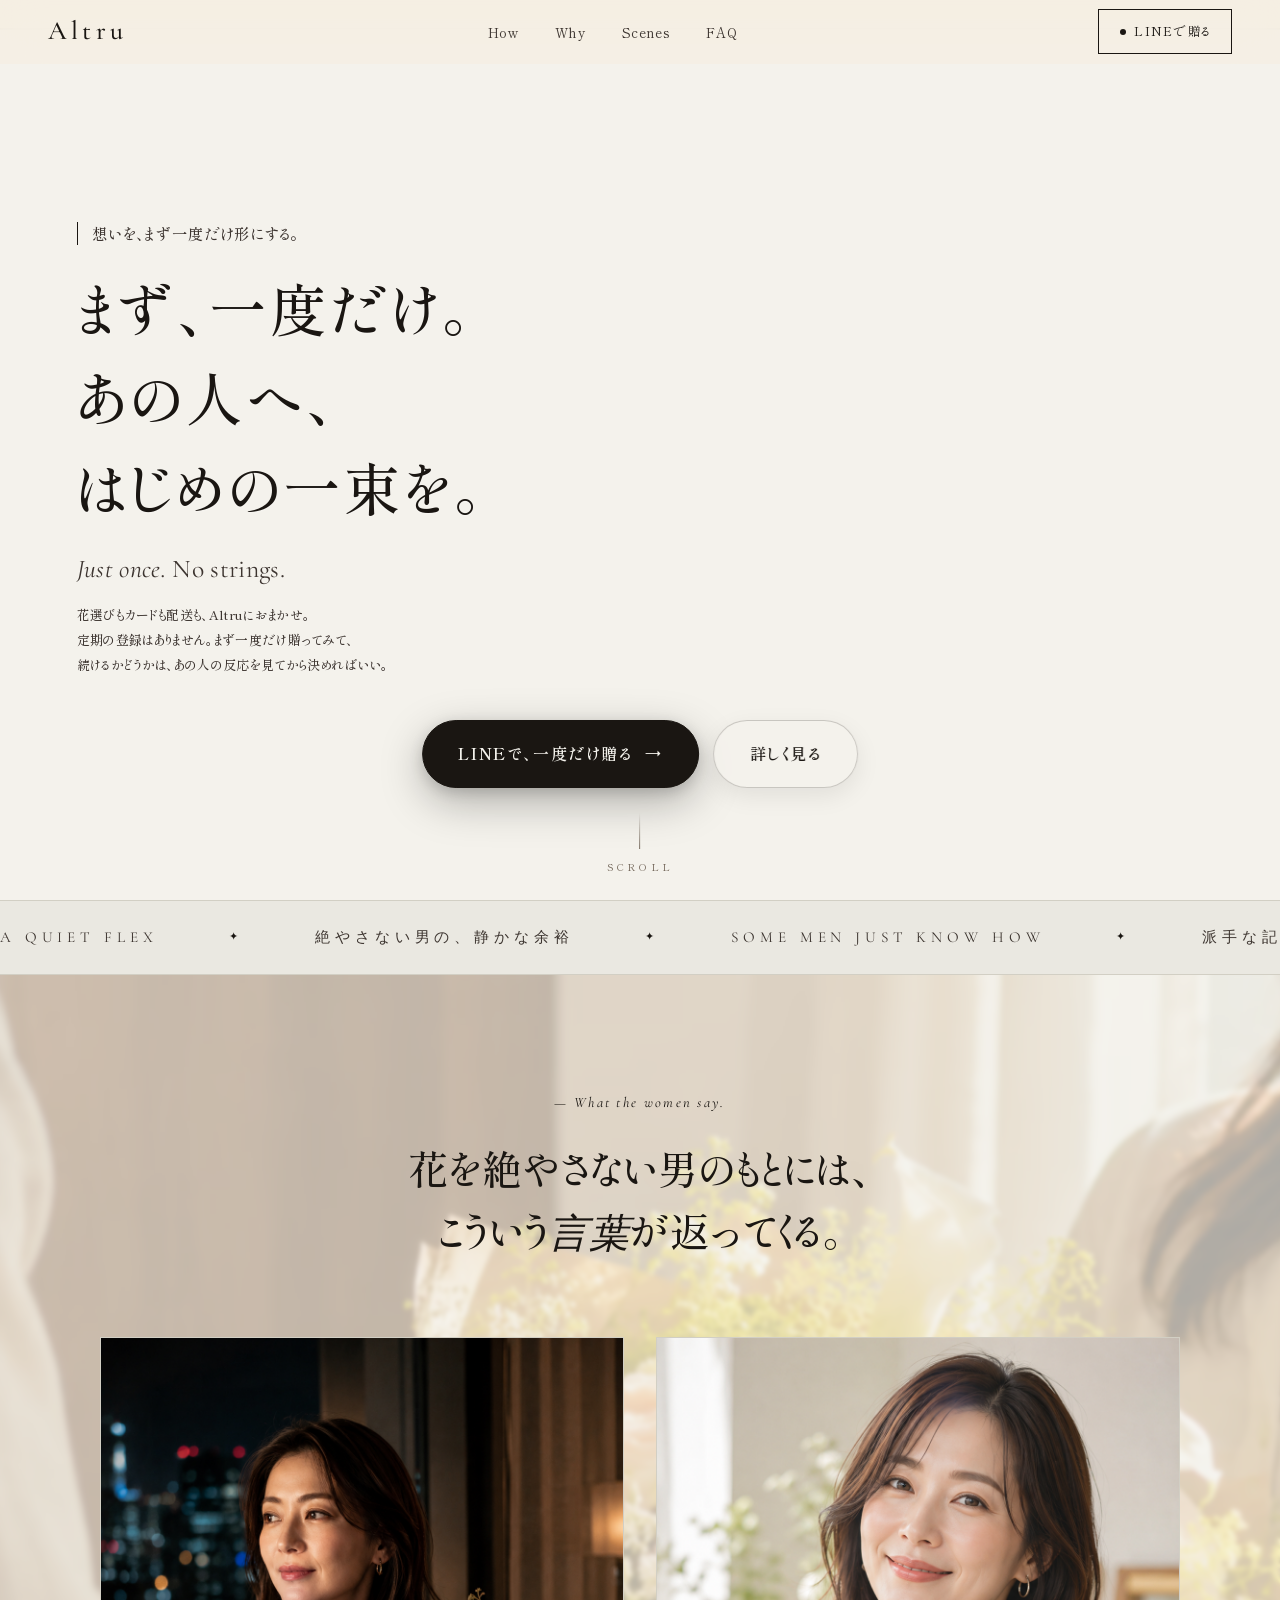
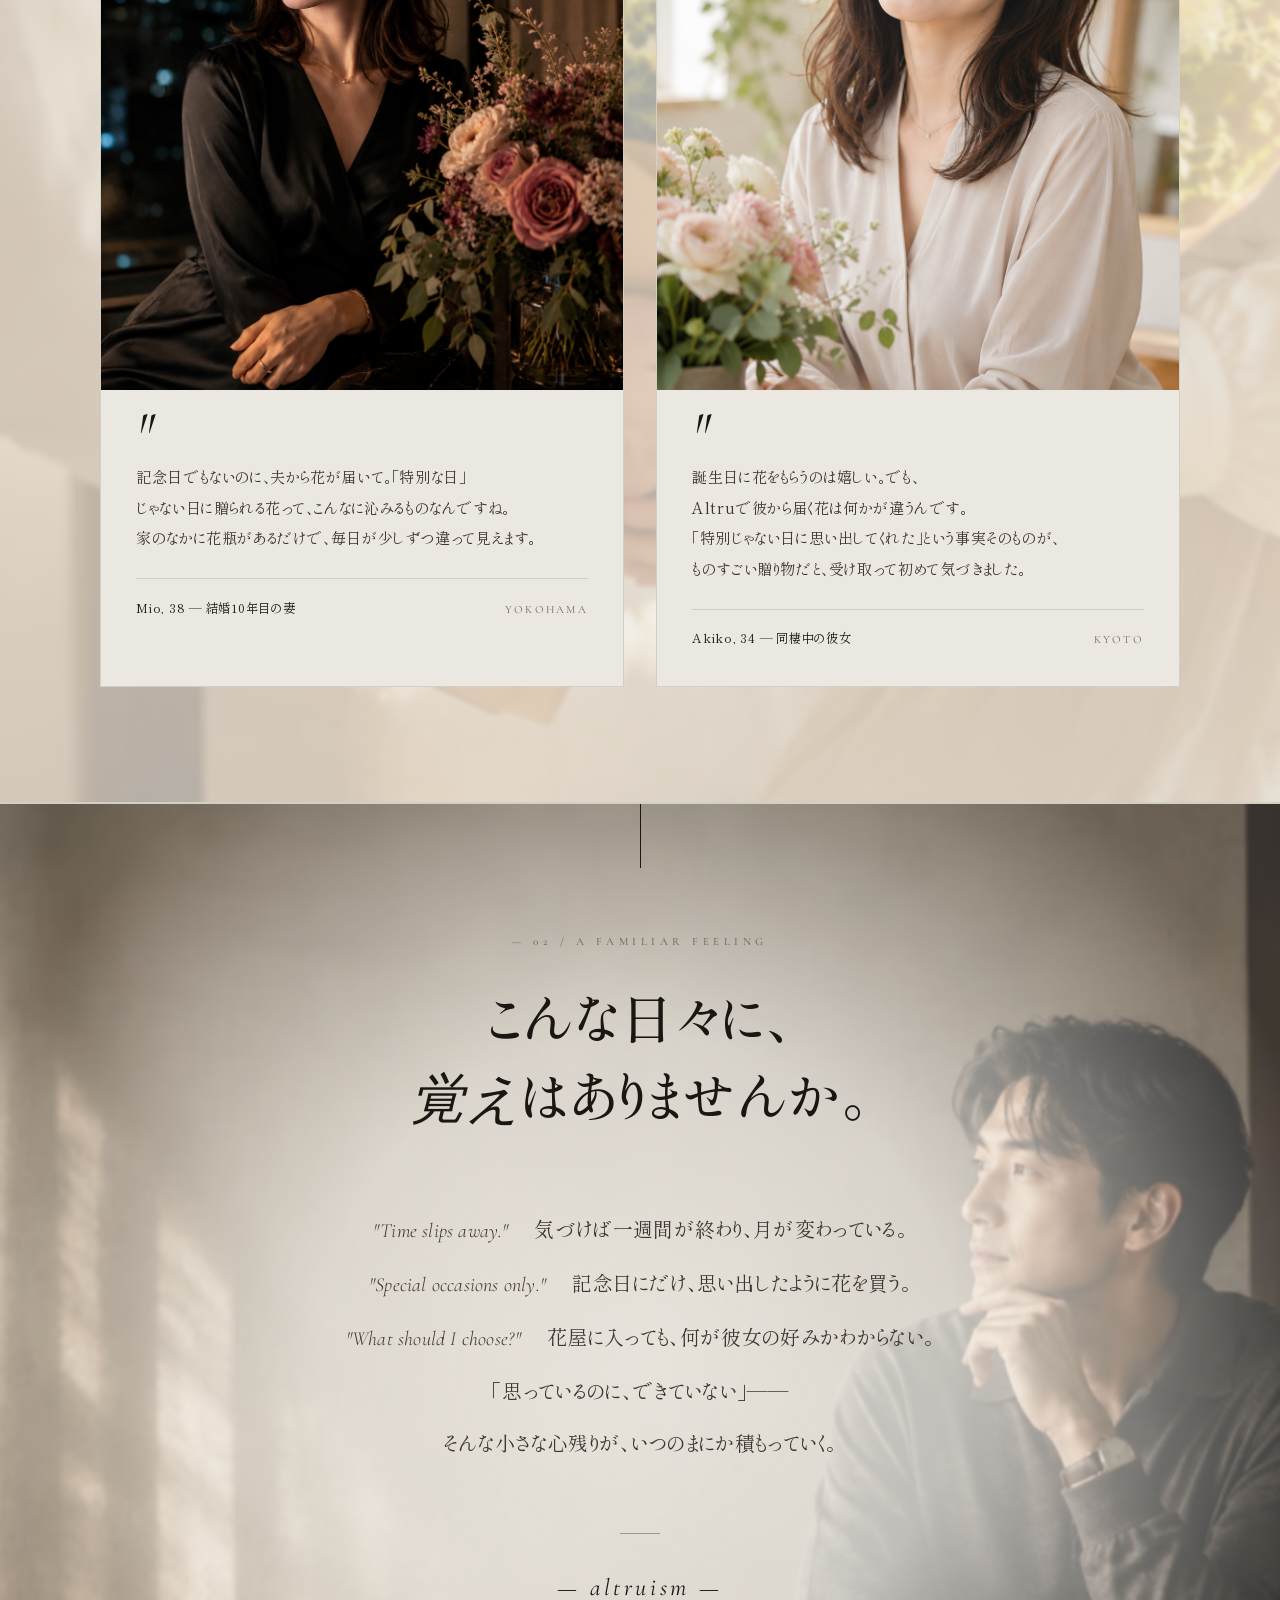
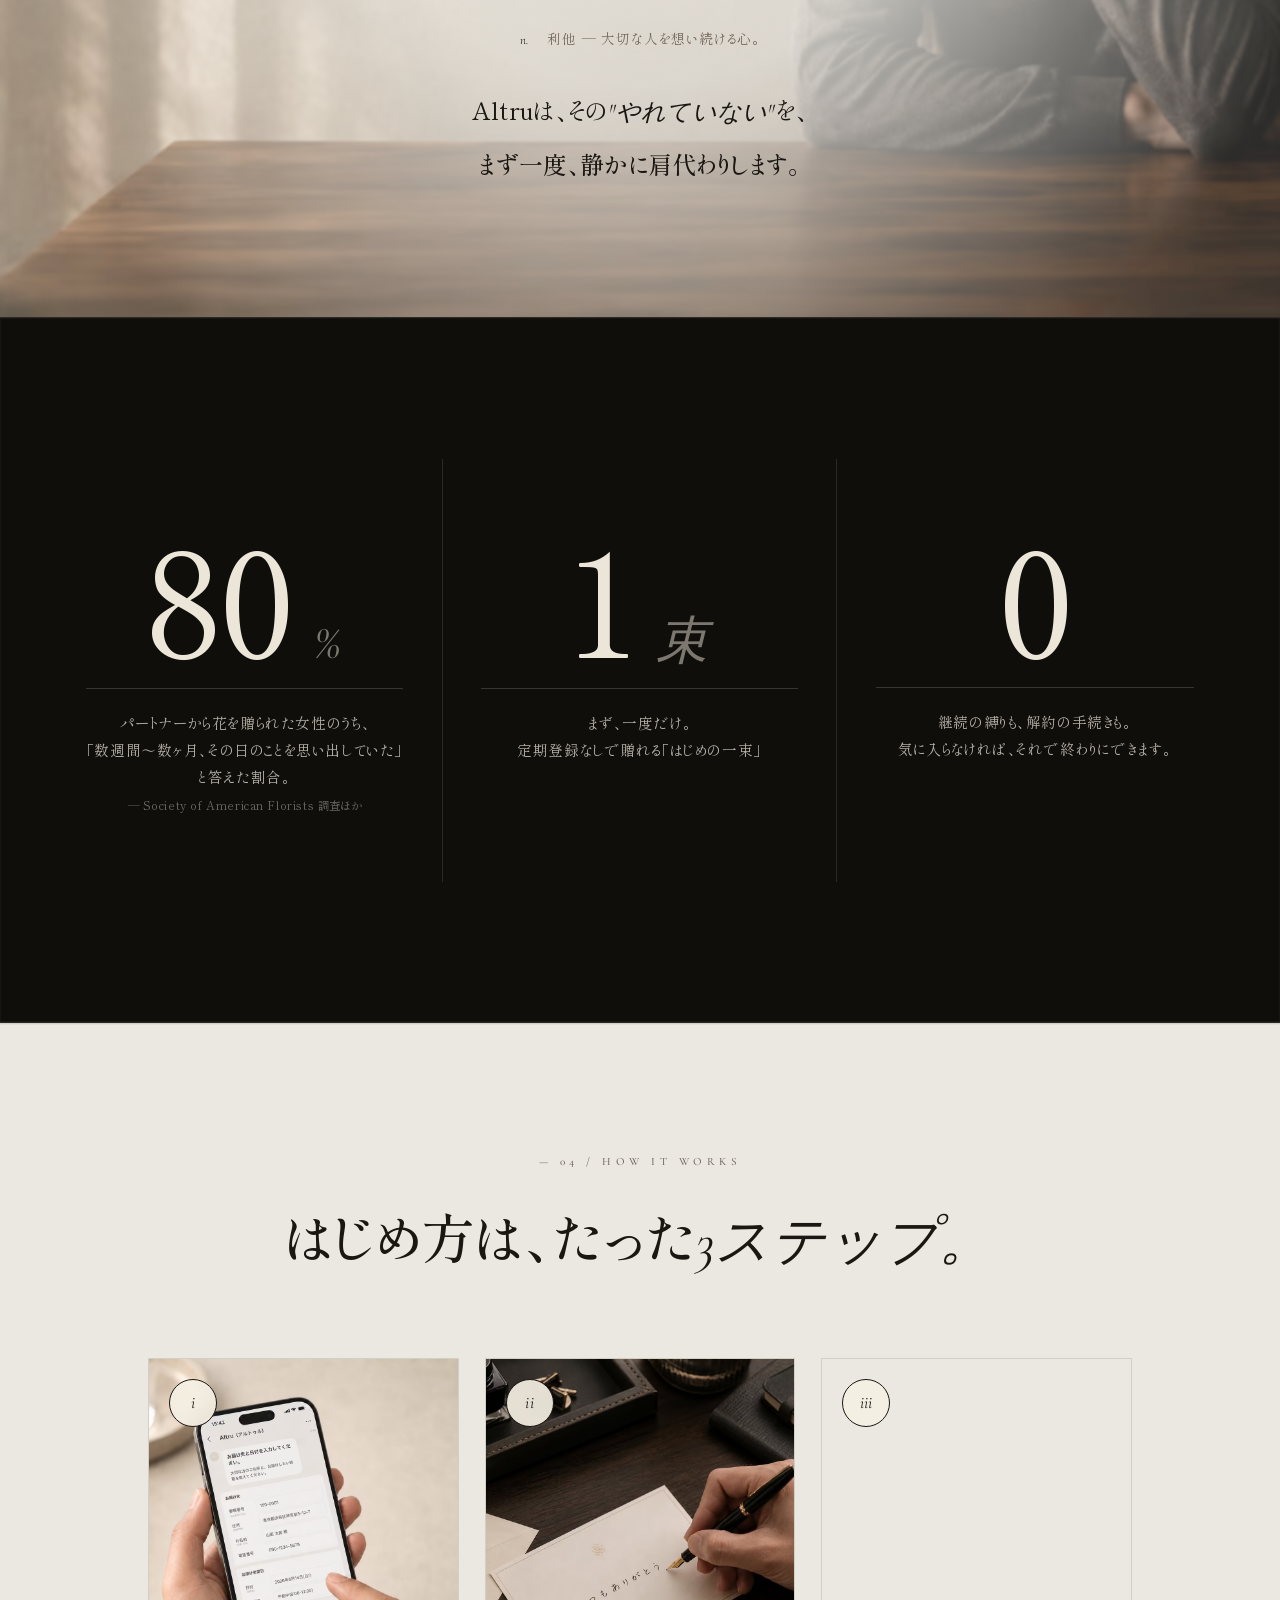
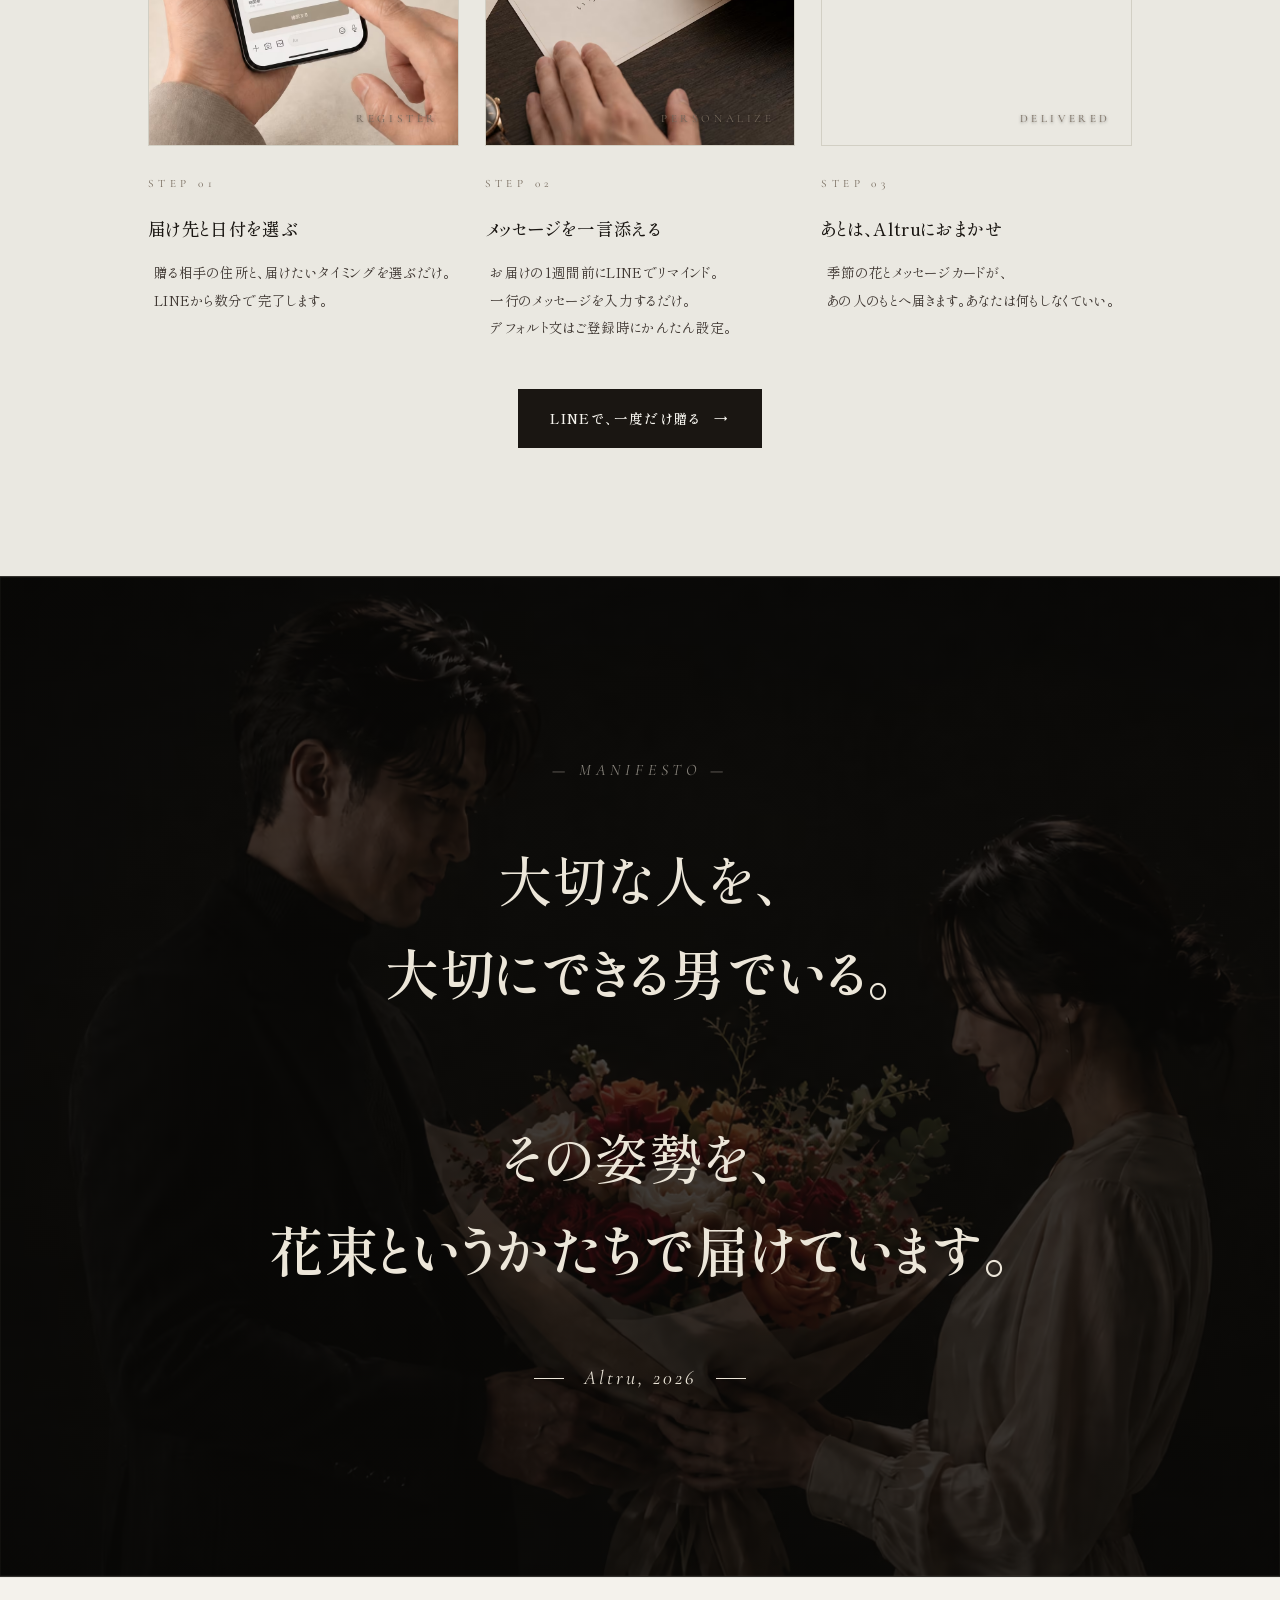
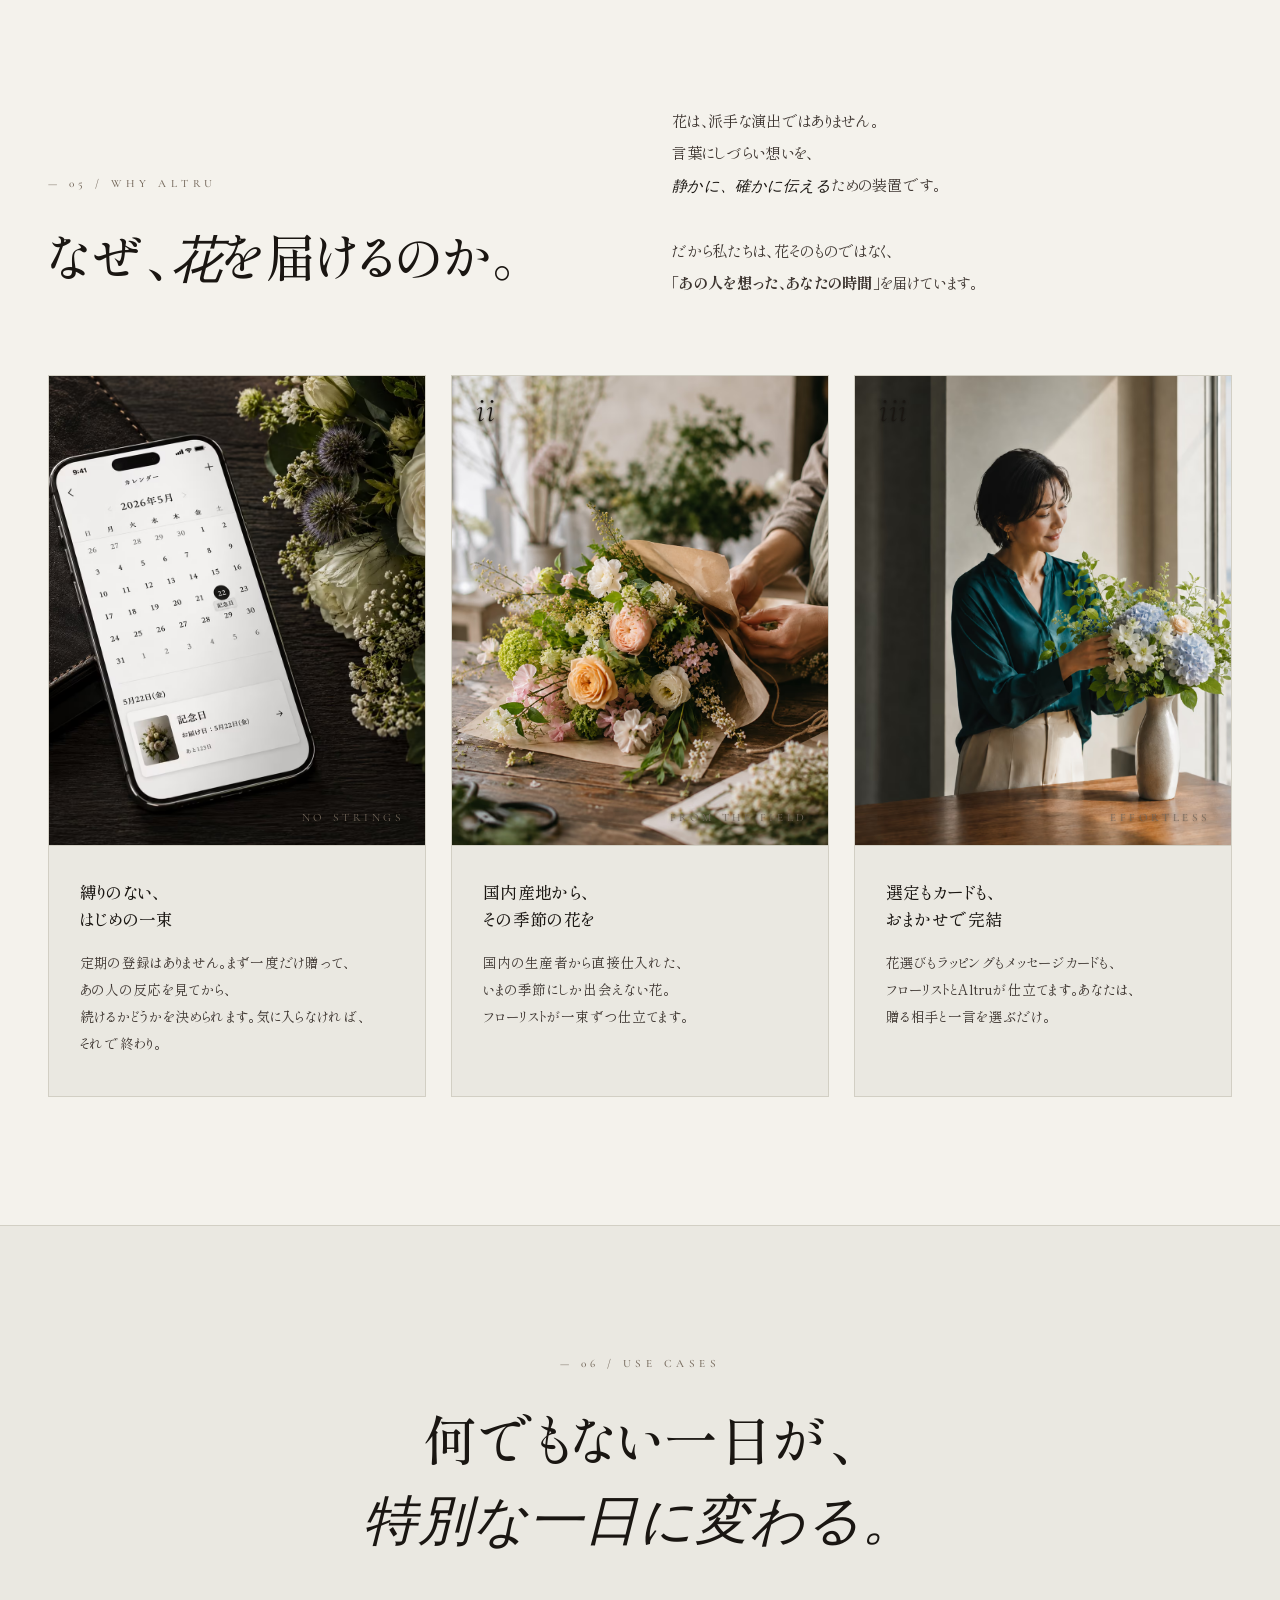
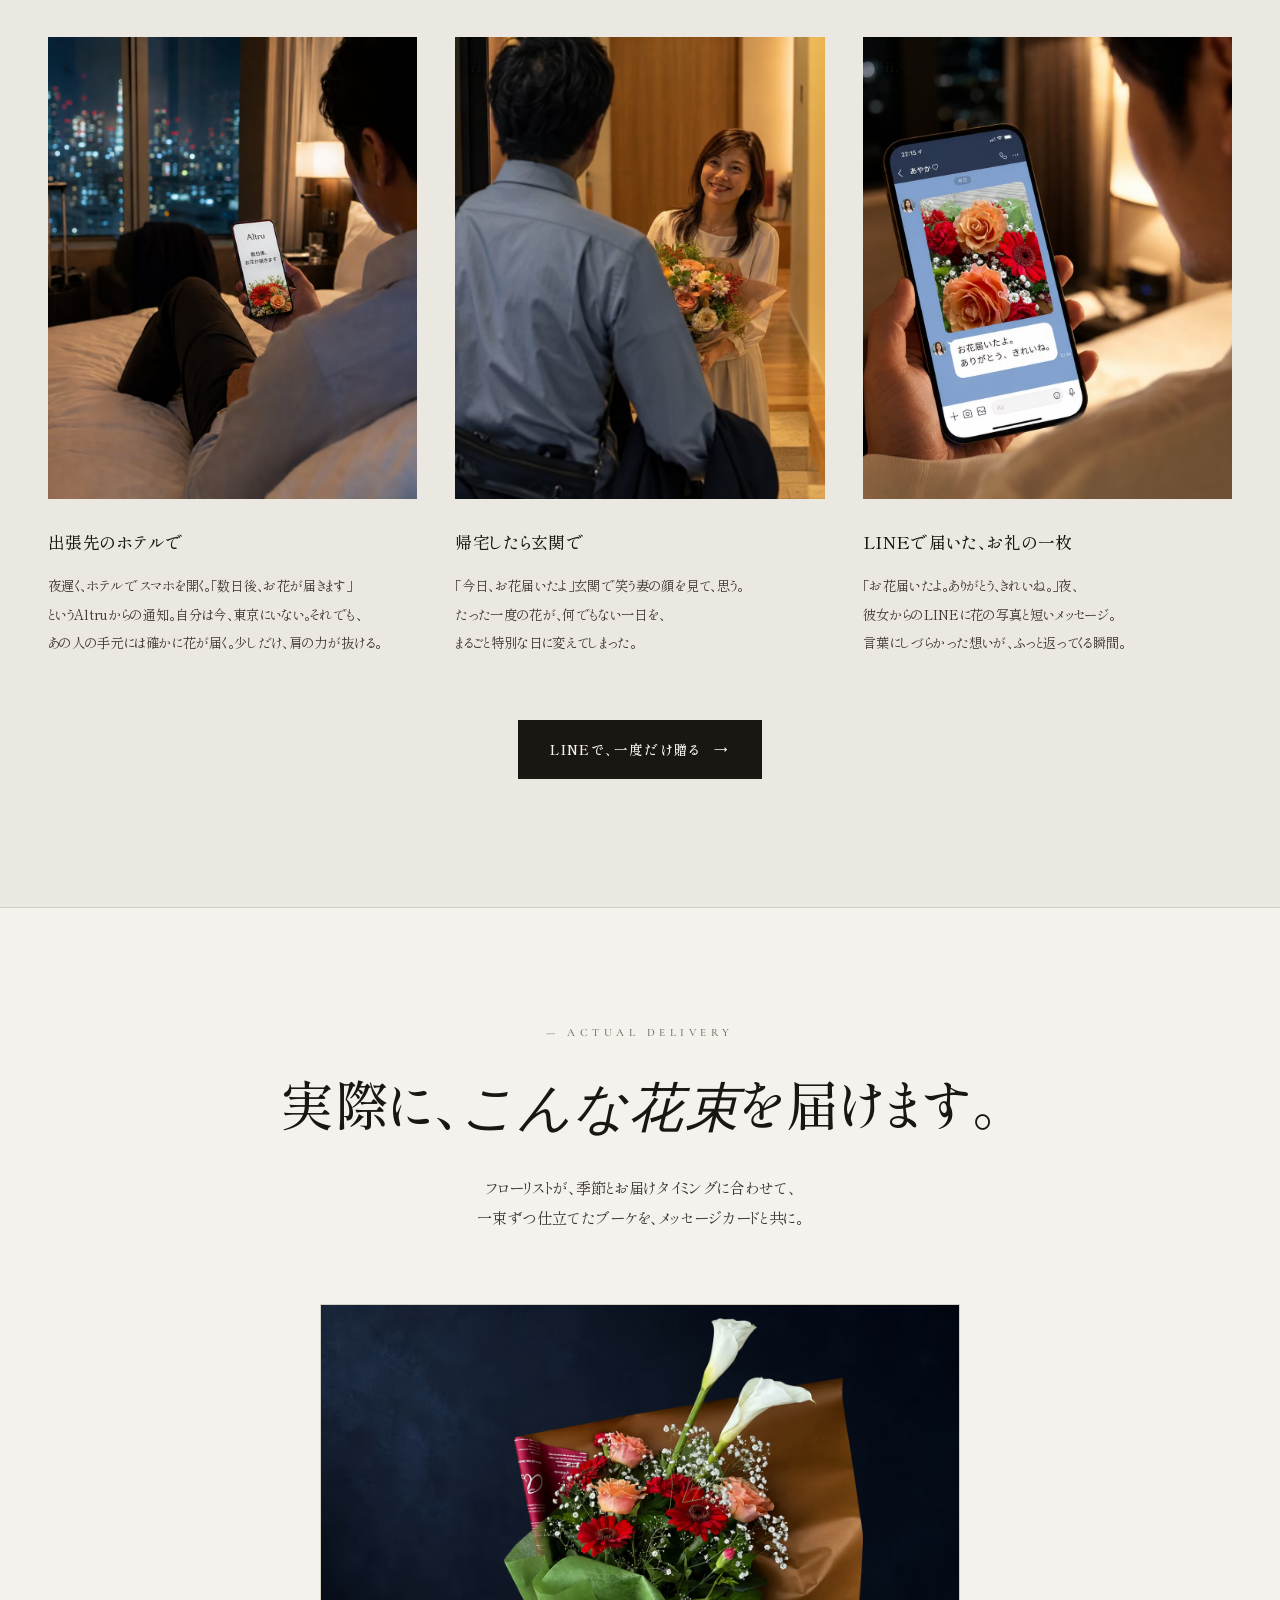
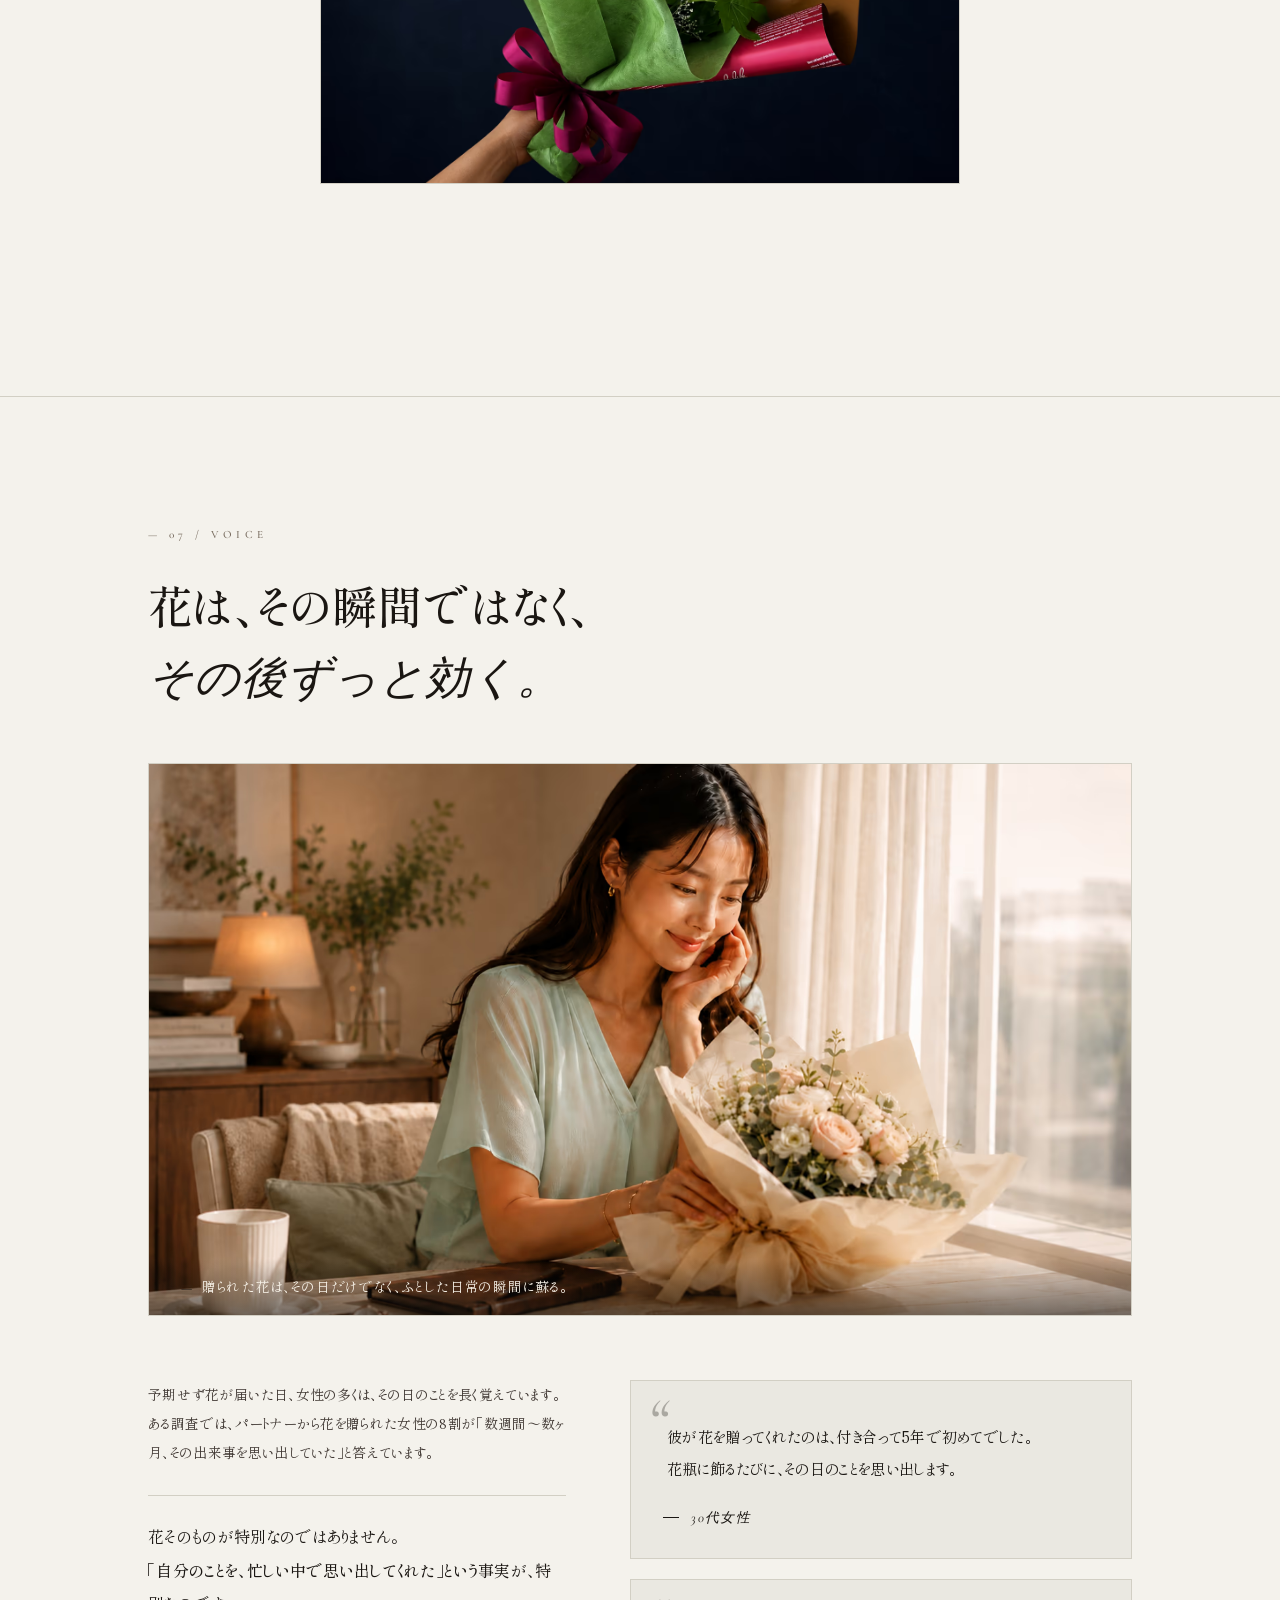
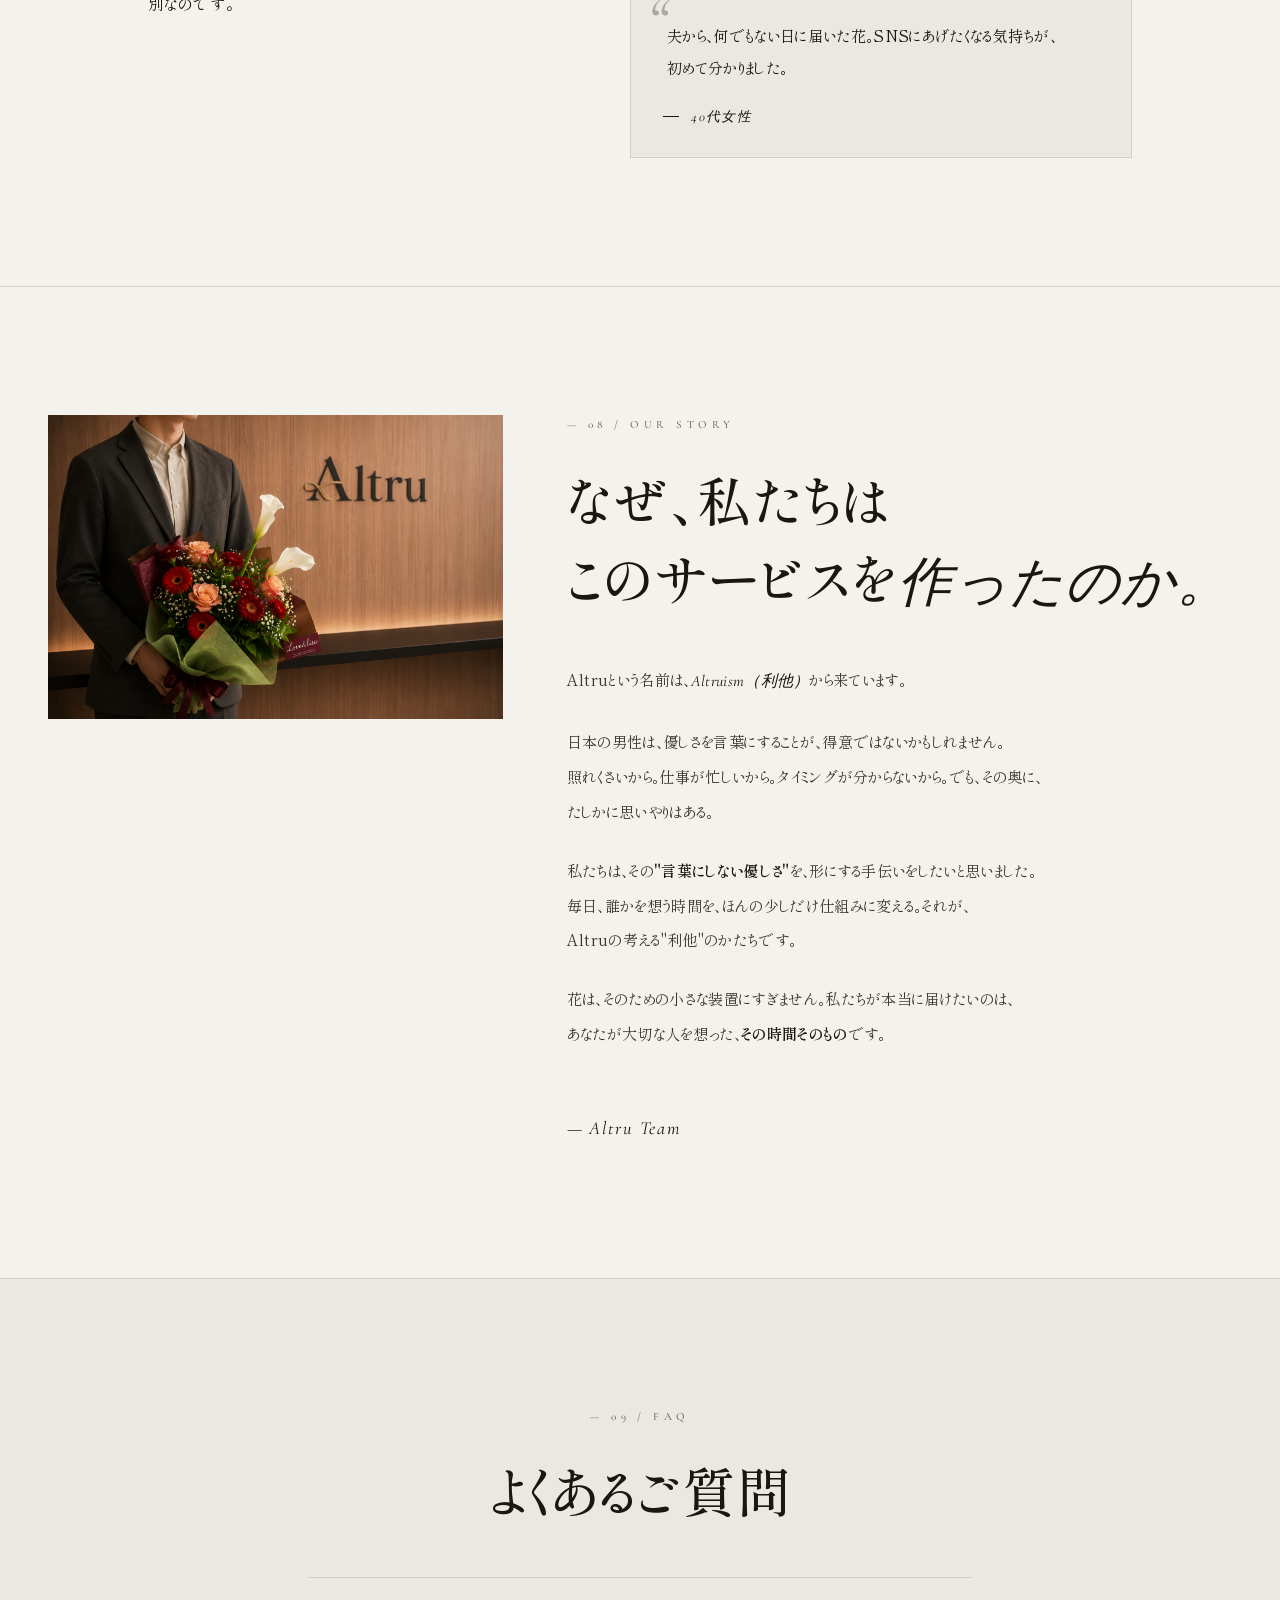
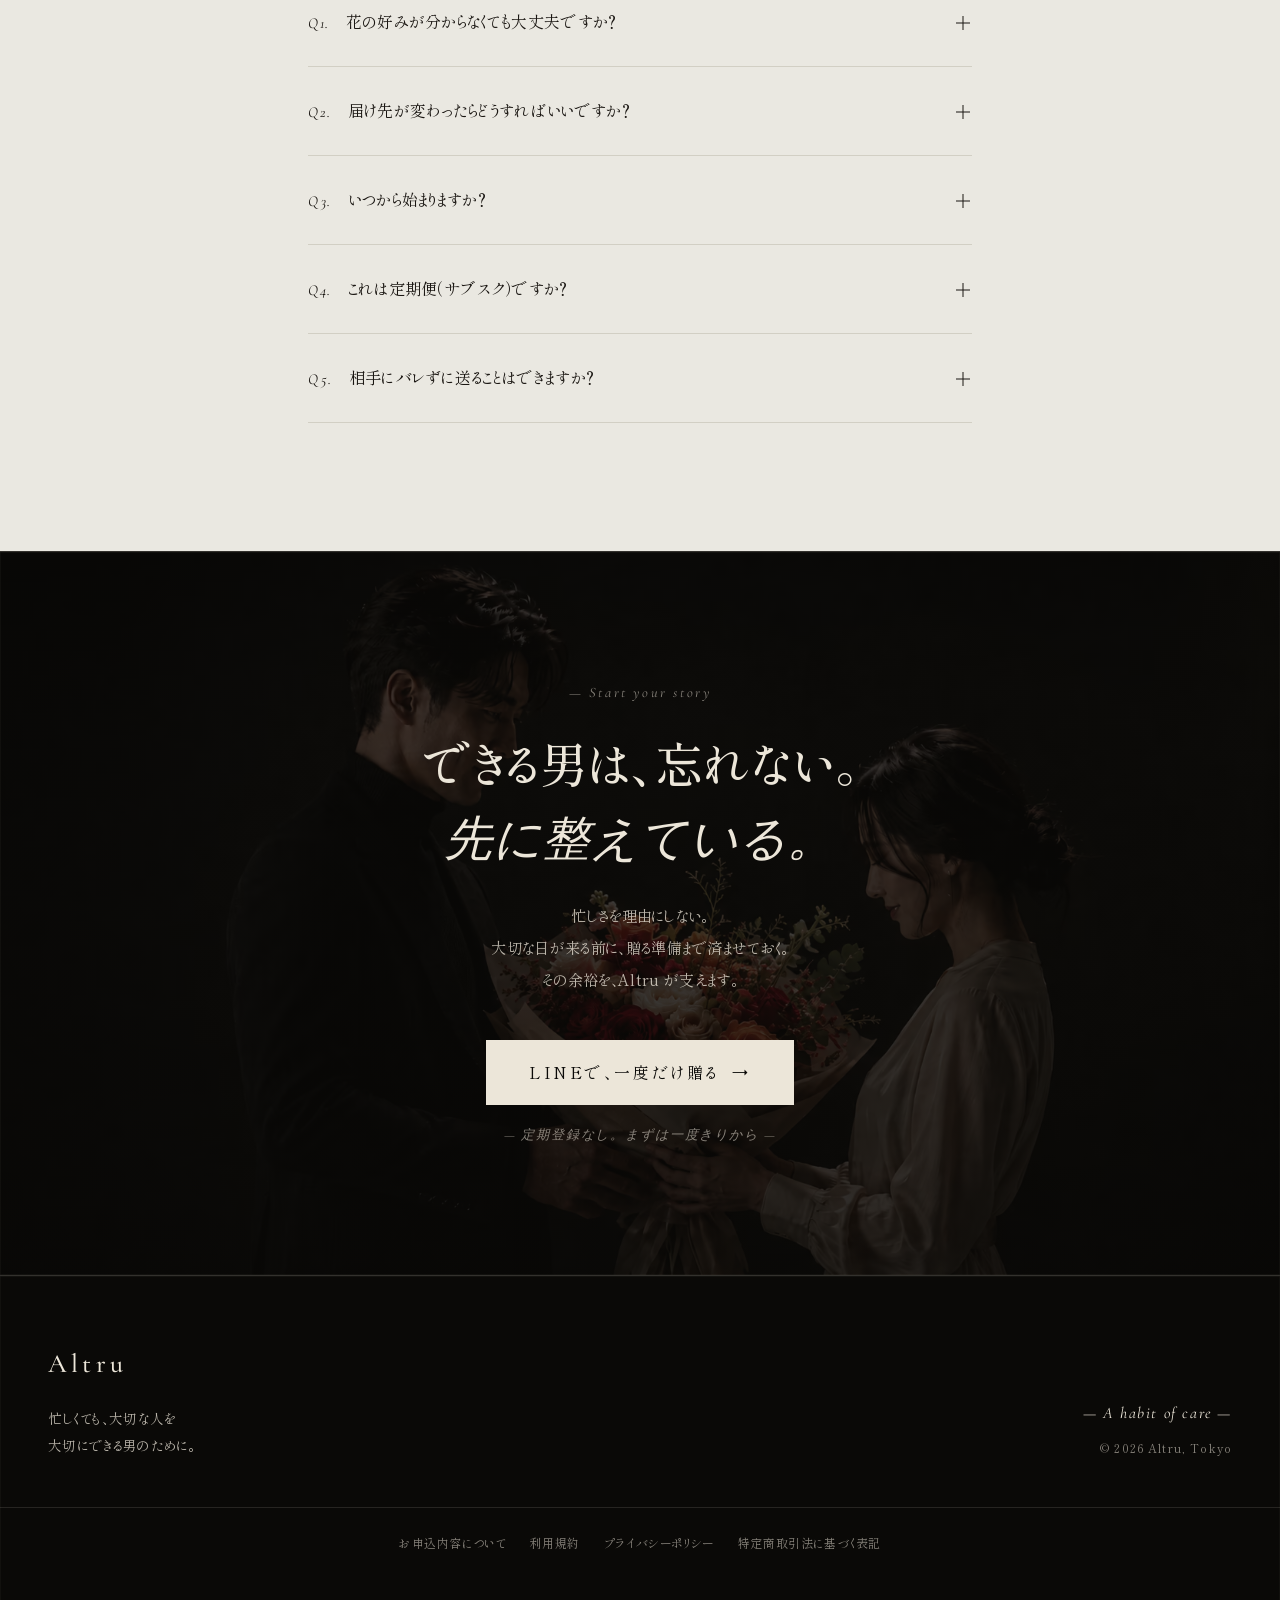
==== index.html @ ef36bd81 "chore(lp): set LINE friend-add URL to https://lin.ee/osZSS6P" ====
<!DOCTYPE html>
<html lang="ja">
<head>
<style data-omelette-injected>html,body{background:transparent}</style><script data-omelette-injected>(()=>{var j=["https://claude.ai","https://preview.claude.ai","https://eap-omelette.claude.ai"];var x=true;var S=30000;var f=3000;document.addEventListener("DOMContentLoaded",()=>{const H=window.Babel;const G="om-src-id";if(H&&H.registerPlugin&&!(H.availablePlugins&&H.availablePlugins[G])){H.registerPlugin(G,({types:Y})=>({visitor:{JSXOpeningElement(U,Q){const J=U.node;if(J.name&&J.name.type==="JSXMemberExpression")return;for(let V=0;V<J.attributes.length;V++){const L=J.attributes[V];if(L.type==="JSXAttribute"&&L.name&&L.name.name==="data-om-id")return}const W=Q.file&&Q.file.opts&&Q.file.opts.filename||"?";const Z=J.loc&&J.loc.start;const z=`jsx:${W}:${J.start??0}:${Z?Z.line:0}:${Z?Z.column+1:0}`;J.attributes.push(Y.jsxAttribute(Y.jsxIdentifier("data-om-id"),Y.stringLiteral(z)))}}}))}const k="om-text-extract";let A=false;if(x&&H&&H.registerPlugin&&!(H.availablePlugins&&H.availablePlugins[k])){const Y=window.React;if(Y&&Y.useSyncExternalStore&&Y.createElement){A=true;const U={};const Q=new Set;let J=0;window.__omTextO=U;window.__omTextSet=(z)=>{for(const V in z){const L=z[V];if(L==null)delete U[V];else U[V]=L}J++;Q.forEach((V)=>V())};const W=(z)=>{Q.add(z);return()=>Q.delete(z)};const Z=()=>J;window.__OmT=function z(V){Y.useSyncExternalStore(W,Z,Z);return Y.createElement("span",{"data-om-text":V.i,className:"__om-t"},V.i in U?U[V.i]:V.children)};H.registerPlugin(k,({types:z})=>{const V={style:1,script:1,noscript:1,textarea:1,title:1,option:1,text:1,tspan:1,textPath:1};const L={placeholder:1,alt:1,title:1,label:1,"aria-label":1,"aria-description":1,"aria-placeholder":1};const _=($,C)=>z.logicalExpression("??",z.memberExpression(z.logicalExpression("||",z.memberExpression(z.identifier("window"),z.identifier("__omTextO")),z.objectExpression([])),z.stringLiteral($),true),C);const E=($)=>$.file&&$.file.opts&&$.file.opts.filename||"?";const B=($)=>$.file&&$.file.code||"";const b=($,C)=>{const X=(F)=>F&&F.start!=null&&F.end!=null&&(F.type==="StringLiteral"||F.type==="TemplateLiteral"&&F.expressions.length===0)?[F.start,F.end]:null;const N=X(C);if(N)return N;if(C&&C.type==="Identifier"){const F=$.scope.getBinding(C.name);if(F&&F.constant&&F.path.node.type==="VariableDeclarator"){return X(F.path.node.init)}}return null};const m=($,C,X)=>{const N=$.node;let F=false;const w=(K,q)=>{F=true;return z.jsxElement(z.jsxOpeningElement(z.jsxIdentifier("__OmT"),[z.jsxAttribute(z.jsxIdentifier("i"),z.stringLiteral(K))],false),z.jsxClosingElement(z.jsxIdentifier("__OmT")),[q],false)};const D=N.children.map((K)=>{if(K.type==="JSXText"){if(K.start==null||K.end==null)return K;const q=X.slice(K.start,K.end);const M=q.length-q.trimStart().length;const R=q.length-q.trimEnd().length;if(M+R>=q.length)return K;return w(`txt:${C}:${K.start+M}:${K.end-R}`,K)}if(K.type==="JSXExpressionContainer"){const q=b($,K.expression);if(q)return w(`str:${C}:${q[0]}:${q[1]}`,K)}return K});if(F)N.children=D};return{visitor:{JSXOpeningElement($,C){const X=$.node;const N=E(C);const F={};for(let w=0;w<X.attributes.length;w++){const D=X.attributes[w];if(D.type!=="JSXAttribute"||!D.name)continue;const K=D.name.name;if(!L[K])continue;if(!D.value||D.value.type!=="StringLiteral")continue;if(D.value.start==null||D.value.end==null)continue;const q=`txt:${N}:${D.value.start}:${D.value.end}`;F[K]=q;D.value=z.jsxExpressionContainer(_(q,z.stringLiteral(D.value.value)))}if(Object.keys(F).length){X.attributes.push(z.jsxAttribute(z.jsxIdentifier("data-om-text-attrs"),z.stringLiteral(JSON.stringify(F))))}},JSXElement($,C){const X=$.node.openingElement;const N=X&&X.name&&X.name.name;if(N==="__OmT")return;if(typeof N==="string"&&V[N])return;m($,E(C),B(C))},JSXFragment($,C){m($,E(C),B(C))}}}})}}const u=A?["transform-react-jsx-source",G,k]:["transform-react-jsx-source",G];document.querySelectorAll('script[type="text/babel"],script[type="text/jsx"]').forEach((Y,U)=>{const Q=Y.getAttribute("data-plugins")||"";const J=u.filter((W)=>Q.indexOf(W)<0);if(J.length){Y.setAttribute("data-plugins",Q?`${Q},${J.join(",")}`:J.join(","))}if(!Y.hasAttribute("data-filename")){Y.setAttribute("data-filename",Y.getAttribute("src")||`inline-${U}`)}})});var y=window.parent;if(y&&y!==window){const H=(Q,J)=>{try{y.postMessage({__omelette_log:true,type:Q,data:J},"*")}catch{}};["log","warn","error"].forEach((Q)=>{const J=console[Q];console[Q]=(...W)=>{const Z=W.map((z)=>{try{return typeof z==="object"?JSON.stringify(z):String(z)}catch{try{return String(z)}catch{return"[unstringifiable]"}}}).join(" ");H(Q,Z);J.apply(console,W)}});window.addEventListener("error",(Q)=>{const J=Q.target;if(J&&J!==window&&J.tagName){const W=J.src||J.href||"";H("resource_error",`${J.tagName} failed to load: ${W}`)}else{H("error",`${Q.message||"Unknown error"} at ${Q.filename||"?"}:${Q.lineno||0}:${Q.colno||0}`)}},true);window.addEventListener("unhandledrejection",(Q)=>{const J=Q.reason;const W=J instanceof Error?`${J.message} ${J.stack}`:String(J);H("error",`Unhandled rejection: ${W}`)});const G=()=>{try{y.postMessage({type:"omelette:height",height:document.documentElement.scrollHeight},"*")}catch{}};if(document.readyState==="complete")G();else window.addEventListener("load",G);if(window.ResizeObserver)new ResizeObserver(G).observe(document.documentElement);const k={};let A=0;window.claude={complete(Q){return new Promise((J,W)=>{if(!j.length){W(new Error("claude.complete: no parent origin"));return}const Z=`c${++A}`;const z=()=>setTimeout(()=>{delete k[Z];W(new Error(`claude.complete: no data for ${S/1000}s`))},S);const V=z();k[Z]={resolve:J,reject:W,text:"",t:V,arm:z};try{for(const L of j){y.postMessage({__om_api:true,id:Z,body:Q},L)}}catch(L){clearTimeout(V);delete k[Z];W(L)}})}};const u={};let Y=0;window.omelette={writeFile:(Q,J)=>new Promise((W,Z)=>{if(!j.length){W();return}const z=`f${++Y}`;const V=setTimeout(()=>{delete u[z];W()},f);u[z]={resolve:W,reject:Z,t:V};try{for(const L of j){y.postMessage({__om_file:true,id:z,op:"write",path:Q,content:J},L)}}catch{clearTimeout(V);delete u[z];W()}})};const U=(Q)=>{try{return JSON.stringify(Q)}catch{return JSON.stringify(String(Q))}};window.addEventListener("message",(Q)=>{if(j.indexOf(Q.origin)<0)return;if(Q.source!==y)return;const J=Q.data;if(!J)return;if(J.__om_file_r){const z=u[J.id];if(!z)return;clearTimeout(z.t);delete u[J.id];if(J.ok)z.resolve();else z.reject(new Error(J.error||"write failed"));return}if(J.__om_api_r){const z=k[J.id];if(!z)return;if(J.error!=null){clearTimeout(z.t);delete k[J.id];z.reject(new Error(J.error));return}if(J.chunk!=null){clearTimeout(z.t);z.t=z.arm();z.text+=J.chunk;return}if(J.done){clearTimeout(z.t);delete k[J.id];z.resolve(J.text!=null?J.text:z.text);return}return}if(!J.__om_eval)return;const W=J;const Z=(z)=>{Q.source.postMessage({...z,__om_eval_r:1,id:W.id},Q.origin)};try{const z=(0,eval)(W.code);if(z&&typeof z.then==="function"){z.then((V)=>Z({ok:1,v:U(V)}),(V)=>Z({ok:0,e:String(V)}))}else{Z({ok:1,v:U(z)})}}catch(z){Z({ok:0,e:String(z)})}})}})();
</script>

<meta charset="UTF-8">
<meta name="viewport" content="width=device-width, initial-scale=1.0">
<!-- Microsoft Clarity -->
<script type="text/javascript">
    (function(c,l,a,r,i,t,y){
        c[a]=c[a]||function(){(c[a].q=c[a].q||[]).push(arguments)};
        t=l.createElement(r);t.async=1;t.src="https://www.clarity.ms/tag/"+i;
        y=l.getElementsByTagName(r)[0];y.parentNode.insertBefore(t,y);
    })(window, document, "clarity", "script", "wsezopcxvw");
</script>
<title>Altru</title>
<link rel="preconnect" href="https://fonts.googleapis.com">
<link rel="preconnect" href="https://fonts.gstatic.com" crossorigin>
<link href="https://fonts.googleapis.com/css2?family=Shippori+Mincho:wght@400;500;600;700;800&family=Noto+Sans+JP:wght@300;400;500;700&family=Cormorant+Garamond:ital,wght@0,300;0,400;0,500;0,600;1,300;1,400&display=swap" rel="stylesheet">

<!-- LCP: preload the FV image so the browser fetches it before CSS resolves -->
<link rel="preload" as="image" type="image/avif" href="a_FV_Mobile_v4.avif" media="(max-width: 768px)" fetchpriority="high">
<link rel="preload" as="image" type="image/avif" href="a_FV_Desktop_v3.avif" media="(min-width: 769px)" fetchpriority="high">
<style>
/* ============ TOKENS — Sumi (Paper × Sumi × Gold) ============ */
:root {
  /* === LIGHT SURFACE: Hakuji 白磁 === */
  --bg:        #F4F2EC;
  --bg-1:      #EAE8E1;
  --bg-2:      #E0DDD3;
  --bg-deep:   #D2CFC4;
  --paper:     #F4F2EC;

  /* === DARK SURFACE === */
  --bg-dark:    #0A0907;
  --bg-dark-1:  #100E0B;
  --bg-dark-2:  #161310;
  --line-dark:  rgba(236,230,217,0.18);

  /* === TYPE: Sumi 墨 === */
  --ink:        #1A1612;
  --ink-soft:  #3D3530;
  --ink-mute:  #75695C;
  --ink-faint: #B5A89A;

  --line:       #D2CFC4;
  --line-soft: #E2DFD7;

  /* === ACCENTS: Sumi only — no gold === */
  --gold:       #1A1612;       /* Sumi: accent collapses to ink */
  --gold-deep:  #000000;
  --gold-soft:  #5A5246;
  --rust:       #A65A36;
  --nav-h:      64px;
}

/* === Inverted (dark) section context === */
.inv {
  --bg:        #0A0907;
  --bg-1:      #100E0B;
  --bg-2:      #161310;
  --paper:     #0A0907;
  --ink:       #ECE6D9;
  --ink-soft:  rgba(236,230,217,0.78);
  --ink-mute:  rgba(236,230,217,0.55);
  --ink-faint: rgba(236,230,217,0.28);
  --line:      rgba(236,230,217,0.18);
  --line-soft: rgba(236,230,217,0.10);
  --gold:      #ECE6D9;
  --gold-deep: #ECE6D9;
  --gold-soft: rgba(236,230,217,0.65);
  background:  var(--bg);
  color:       var(--ink);
}
/* hairline transition between paper and dark */
.inv::before {
  content:''; position:absolute; left:0; right:0; top:0; height:1px;
  background: rgba(0,0,0,0.06); pointer-events:none;
}
.inv + section:not(.inv)::before, section:not(.inv) + .inv::before {
  content:''; position:absolute; left:0; right:0; top:0; height:1px;
  background: rgba(0,0,0,0.04); pointer-events:none;
}

/* ============ RESET ============ */
*, *::before, *::after { box-sizing: border-box; margin: 0; padding: 0; }
html { scroll-behavior: smooth; font-size: 16px; }
body {
  font-family: 'Shippori Mincho', 'Noto Serif JP', serif;
  background: #F4F2EC;
  color: #1A1612;
  -webkit-font-smoothing: antialiased;
  font-feature-settings: "palt";
  letter-spacing: 0.02em;
  line-height: 1.85;
  overflow-x: hidden;
  word-break: keep-all;
  overflow-wrap: break-word;
  line-break: strict;
}
p, h1, h2, h3, h4, .section-hl, .hero-hl, .hero-lede, .koan__line,
.about__hl, .features__hl, .voice__hl, .cta-section__hl,
.about__lede, .features__lede, .scenes__body, .voice__intro,
.story__body p, .faq__a, .price__context, .price__note {
  word-break: keep-all;
  overflow-wrap: break-word;
  line-break: strict;
}
img, svg { display: block; max-width: 100%; }
a { color: inherit; text-decoration: none; }
button, input, textarea { font-family: inherit; }
::selection { background: var(--gold); color: var(--paper); }

/* ============ TYPE ============ */
.f-mincho  { font-family: 'Shippori Mincho', 'Noto Serif JP', serif; }
.f-display { font-family: 'Cormorant Garamond', serif; letter-spacing: 0.01em; font-style: italic; font-weight: 300; }

.eyebrow {
  font-family: 'Cormorant Garamond', serif;
  font-style: italic;
  font-size: 0.95rem;
  letter-spacing: 0.18em;
  color: var(--gold);
  font-weight: 400;
}
.eyebrow-num {
  font-family: 'Cormorant Garamond', serif;
  font-size: 0.7rem;
  letter-spacing: 0.4em;
  color: var(--ink-mute);
  text-transform: uppercase;
  font-weight: 500;
}

.section-hl {
  font-family: 'Shippori Mincho', serif;
  font-weight: 500;
  font-size: clamp(2rem, 4.2vw, 3.4rem);
  line-height: 1.45;
  letter-spacing: 0.01em;
}
.section-hl em {
  font-family: 'Cormorant Garamond', serif;
  font-style: italic;
  font-weight: 400;
  color: var(--gold);
  letter-spacing: 0.02em;
}

.logo {
  font-family: 'Cormorant Garamond', serif;
  font-weight: 500;
  font-size: 1.65rem;
  letter-spacing: 0.16em;
}

/* ============ LAYOUT ============ */
.container { max-width: 1320px; margin: 0 auto; padding: 0 clamp(1.25rem, 4vw, 3rem); }
.container--narrow { max-width: 760px; margin: 0 auto; padding: 0 clamp(1.25rem, 4vw, 3rem); }
.container--mid { max-width: 1080px; margin: 0 auto; padding: 0 clamp(1.25rem, 4vw, 3rem); }
.section { padding: clamp(5rem, 10vw, 9rem) 0; position: relative; }

/* ============ NAV ============ */
.nav {
  position: fixed; top: 0; left: 0; right: 0; z-index: 100;
  height: var(--nav-h);
  background: rgba(245,239,227,0.78);
  backdrop-filter: blur(20px);
  -webkit-backdrop-filter: blur(20px);
  display: flex; align-items: center;
  transition: background .35s ease, border-color .35s ease;
  border-bottom: 1px solid transparent;
}
.nav.scrolled {
  background: rgba(245,239,227,0.95);
  border-bottom-color: var(--line);
}
.nav__inner { display:flex; align-items:center; justify-content:space-between; width:100%; }
.nav__links { display:flex; align-items:center; gap: 2.25rem; list-style:none; }
.nav__links a {
  font-family: 'Shippori Mincho', serif;
  font-size: 0.82rem;
  letter-spacing: 0.05em;
  color: var(--ink-soft);
  position: relative;
  padding: 4px 0;
  transition: color 0.25s;
}
.nav__links a::after {
  content:''; position:absolute; left:0; bottom:0;
  width:0; height:1px; background: var(--gold);
  transition: width 0.4s cubic-bezier(.6,.05,.05,1);
}
.nav__links a:hover { color: var(--ink); }
.nav__links a:hover::after { width: 100%; }
.nav__cta {
  display: inline-flex; align-items:center; gap: 0.55rem;
  font-family: 'Shippori Mincho', serif;
  font-size: 0.78rem; letter-spacing: 0.1em;
  color: var(--ink); border: 1px solid var(--gold);
  padding: 0.6rem 1.3rem;
  background: transparent;
  transition: all 0.35s cubic-bezier(.6,.05,.05,1);
  position: relative; overflow: hidden;
}
.nav__cta::before {
  content:''; position:absolute; inset:0; background: var(--gold);
  transform: translateX(-101%);
  transition: transform .4s cubic-bezier(.6,.05,.05,1);
}
.nav__cta > * { position: relative; z-index: 1; }
.nav__cta:hover { color: var(--bg); }
.nav__cta:hover::before { transform: translateX(0); }
.nav__cta-dot {
  width: 6px; height: 6px; border-radius: 50%; background: var(--gold);
  transition: background .35s;
}
.nav__cta:hover .nav__cta-dot { background: var(--bg); }
.nav__cta-ja {
  font-size: 0.7rem;
  letter-spacing: 0.06em;
  color: var(--ink-mute);
  margin-left: 0.15em;
  transition: color .35s;
}
.nav__cta:hover .nav__cta-ja { color: rgba(245,239,227,0.8); }

.nav__burger {
  display:none; cursor:pointer; background:none; border:none;
  width: 28px; height: 18px; position: relative;
  flex-direction: column; justify-content: space-between;
}
.nav__burger span { display:block; height:1px; background: var(--ink); transition: all .35s cubic-bezier(.4,0,.2,1); }
.nav__burger.open span:nth-child(1) { transform: translateY(8px) rotate(45deg); }
.nav__burger.open span:nth-child(2) { opacity:0; }
.nav__burger.open span:nth-child(3) { transform: translateY(-9px) rotate(-45deg); }

.mobile-menu {
  position: fixed; top: var(--nav-h); left:0; right:0; z-index: 99;
  background: rgba(245,239,227,0.98);
  backdrop-filter: blur(20px);
  border-bottom: 1px solid var(--line);
  padding: 2rem clamp(1.25rem, 4vw, 3rem);
  display: flex; flex-direction: column; gap: 1.5rem;
  transform: translateY(-110%);
  transition: transform .45s cubic-bezier(.4,0,.2,1);
}
.mobile-menu.open { transform: translateY(0); }
.mobile-menu a { font-family: 'Shippori Mincho', serif; font-size: 1.05rem; color: var(--ink-soft); }
.mobile-menu__cta { background: var(--gold); color: var(--paper); padding: 0.9rem 1.5rem; text-align:center; font-weight: 700; letter-spacing: 0.1em; }

/* ============ HERO (FV / image-led) ============ */
.hero-fv {
  position: relative;
  width: 100%;
  height: 100vh;
  min-height: 600px;
  overflow: hidden;
  background: var(--paper);
}
.hero-fv__media {
  position: absolute;
  inset: 0;
  display: block;
  line-height: 0;
}
.hero-fv__media img {
  width: 100%;
  height: 100%;
  object-fit: cover;
  object-position: center top;
  display: block;
}
.hero-fv__copy {
  position: absolute;
  inset: 0;
  padding: clamp(5rem, 10vw, 8rem) clamp(3rem, 6vw, 6rem);
  pointer-events: none;
  color: var(--ink);
  z-index: 4;
  display: flex;
  flex-direction: column;
  justify-content: center;
  align-items: flex-start;
  max-width: 58%;
}
.hero-fv__logo {
  display: none;
  font-family: 'Cormorant Garamond', serif;
  font-style: italic;
  font-size: clamp(3rem, 5.5vw, 5rem);
  font-weight: 400;
  letter-spacing: 0.02em;
  color: var(--ink);
  margin-bottom: clamp(1.25rem, 2.5vw, 2rem);
  line-height: 1;
  text-shadow: 0 1px 2px rgba(255, 255, 255, 0.35);
}
.hero-fv__eyebrow {
  font-family: 'Shippori Mincho', serif;
  font-size: clamp(0.88rem, 1.2vw, 1.05rem);
  font-weight: 500;
  letter-spacing: 0.08em;
  line-height: 1.5;
  margin: 0 0 1.1rem;
  padding-left: 0.9rem;
  border-left: 1px solid var(--gold);
  color: var(--ink-soft);
  text-shadow: 0 1px 2px rgba(255, 255, 255, 0.4);
}
.hero-fv__hl {
  font-family: 'Shippori Mincho', serif;
  font-size: clamp(2rem, 4.5vw, 4rem);
  font-weight: 500;
  line-height: 1.55;
  letter-spacing: 0.04em;
  margin: 0 0 1.25rem;
  color: var(--ink);
  text-shadow: 0 1px 2px rgba(255, 255, 255, 0.4);
}
.hero-fv__sub {
  font-family: 'Cormorant Garamond', serif;
  font-size: clamp(1.2rem, 2vw, 1.8rem);
  line-height: 1.4;
  margin: 0 0 1rem;
  color: var(--ink-soft);
  text-shadow: 0 1px 2px rgba(255, 255, 255, 0.35);
}
.hero-fv__sub em {
  font-style: italic;
}
.hero-fv__body {
  font-family: 'Shippori Mincho', serif;
  font-size: clamp(0.78rem, 1vw, 0.95rem);
  line-height: 1.95;
  margin: 0;
  color: var(--ink-soft);
  max-width: 26em;
  font-weight: 500;
  text-shadow: 0 1px 2px rgba(255, 255, 255, 0.4);
}
.hero-fv__cta-group {
  position: absolute;
  bottom: clamp(4.5rem, 9vw, 7rem);
  left: 50%;
  transform: translateX(-50%);
  z-index: 5;
  display: inline-flex;
  align-items: center;
  gap: 0.9rem;
}
.hero-fv__cta {
  display: inline-flex;
  align-items: center;
  gap: 0.8rem;
  padding: 1.15rem 2.2rem;
  font-family: 'Shippori Mincho', serif;
  font-size: 1rem;
  font-weight: 600;
  letter-spacing: 0.1em;
  text-decoration: none;
  border-radius: 999px;
  transition: background 0.3s ease, color 0.3s ease, box-shadow 0.3s ease, border-color 0.3s ease;
  white-space: nowrap;
}
.hero-fv__cta--primary {
  background: var(--gold);
  color: var(--paper);
  box-shadow: 0 14px 44px rgba(0,0,0,0.28), 0 4px 14px rgba(0,0,0,0.14);
  border: 1px solid var(--gold);
}
.hero-fv__cta--primary:hover {
  background: transparent;
  color: var(--gold);
  box-shadow: 0 18px 56px rgba(0,0,0,0.18), 0 6px 18px rgba(0,0,0,0.1);
}
.hero-fv__cta--secondary {
  background: rgba(244, 242, 236, 0.88);
  color: var(--ink);
  border: 1px solid rgba(26, 22, 18, 0.2);
  backdrop-filter: blur(6px);
  -webkit-backdrop-filter: blur(6px);
  box-shadow: 0 8px 24px rgba(0,0,0,0.08);
}
.hero-fv__cta--secondary:hover {
  background: rgba(244, 242, 236, 1);
  border-color: var(--ink);
}
.hero-fv__cta .arrow { transition: transform 0.3s ease; }
.hero-fv__cta:hover .arrow { transform: translateX(4px); }
.hero-fv-cta-band { display: none; }
.hero-fv__scroll {
  position: absolute;
  bottom: 1.5rem;
  left: 50%;
  transform: translateX(-50%);
  display: flex;
  flex-direction: column;
  align-items: center;
  gap: 0.5rem;
  font-size: 0.65rem;
  letter-spacing: 0.3em;
  text-transform: uppercase;
  color: var(--ink-mute);
  z-index: 4;
}
.hero-fv__scroll-line {
  width: 1px;
  height: 36px;
  background: linear-gradient(180deg, transparent, var(--ink-mute));
}
@media (max-width: 768px) {
  .hero-fv__media img {
    object-position: 70% center;
  }
  .hero-fv__copy {
    display: block;
    position: absolute;
    inset: 0;
    padding: calc(var(--nav-h) + 1.5rem) 1.4rem 1.5rem;
    max-width: none;
    align-items: initial;
    justify-content: initial;
    pointer-events: none;
    color: var(--ink);
    background: linear-gradient(
      180deg,
      rgba(244, 242, 236, 0.9) 0%,
      rgba(244, 242, 236, 0.82) 28%,
      rgba(244, 242, 236, 0.5) 44%,
      rgba(244, 242, 236, 0.12) 56%,
      rgba(244, 242, 236, 0) 66%
    );
  }
  .hero-fv__logo {
    font-family: 'Cormorant Garamond', serif;
    font-size: 2.2rem;
    font-weight: 500;
    letter-spacing: 0.02em;
    line-height: 1;
    margin-bottom: 1.2rem;
    color: var(--ink);
    text-shadow: 0 1px 2px rgba(255, 255, 255, 0.45);
  }
  .hero-fv__eyebrow {
    font-size: 0.82rem;
    line-height: 1.55;
    margin: 0 0 0.95rem;
    padding-left: 0.75rem;
    color: var(--ink);
    text-shadow: 0 1px 2px rgba(255, 255, 255, 0.5);
  }
  .hero-fv__hl {
    font-family: 'Shippori Mincho', serif;
    font-size: clamp(1.6rem, 7.5vw, 2.2rem);
    font-weight: 600;
    line-height: 1.55;
    letter-spacing: 0.02em;
    margin: 0 0 0.9rem;
    color: var(--ink);
    text-shadow: 0 1px 2px rgba(255, 255, 255, 0.8), 0 0 14px rgba(244, 242, 236, 0.55);
  }
  .hero-fv__sub {
    font-family: 'Cormorant Garamond', serif;
    font-size: 1.1rem;
    line-height: 1.4;
    margin: 0 0 1rem;
    color: var(--ink);
    text-shadow: 0 1px 2px rgba(255, 255, 255, 0.5);
  }
  .hero-fv__sub em {
    font-style: italic;
    color: var(--ink);
  }
  .hero-fv__body {
    font-family: 'Shippori Mincho', serif;
    font-size: 0.78rem;
    line-height: 1.9;
    margin: 0;
    color: var(--ink);
    max-width: 22em;
    font-weight: 500;
    text-shadow: 0 1px 2px rgba(255, 255, 255, 0.75), 0 0 10px rgba(244, 242, 236, 0.6);
  }
  .hero-fv__cta-group { display: none; }
  .hero-fv__scroll { display: none; }
  .hero-fv-cta-band {
    display: flex;
    flex-direction: column;
    gap: 0.6rem;
    padding: 1.6rem 1.4rem 2rem;
    background: var(--paper);
  }
  .hero-fv-cta-band .hero-fv__cta {
    justify-content: center;
    padding: 1.1rem 1.4rem;
    font-size: 0.95rem;
  }
  .hero-fv__cta {
    justify-content: center;
    padding: 1.1rem 1.4rem;
    font-size: 0.95rem;
  }
  .hero-fv__scroll { bottom: 1rem; }
}

/* ============ HERO (legacy / kept for backward compatibility) ============ */
.hero {
  min-height: 100svh;
  position: relative; overflow: hidden;
  padding-top: var(--nav-h);
  background:
    radial-gradient(ellipse 80% 60% at 100% 0%, rgba(26,22,18,0.025), transparent 60%),
    radial-gradient(ellipse 100% 80% at 0% 100%, rgba(26,22,18,0.020), transparent 60%),
    var(--bg);
}
.hero__grain {
  position: absolute; inset: 0; pointer-events: none;
  opacity: 0.4; mix-blend-mode: multiply;
  background-image: url("data:image/svg+xml,%3Csvg viewBox='0 0 200 200' xmlns='http://www.w3.org/2000/svg'%3E%3Cfilter id='n'%3E%3CfeTurbulence type='fractalNoise' baseFrequency='0.85' numOctaves='2' stitchTiles='stitch'/%3E%3CfeColorMatrix values='0 0 0 0 0.4 0 0 0 0 0.35 0 0 0 0 0.25 0 0 0 0.05 0'/%3E%3C/filter%3E%3Crect width='100%25' height='100%25' filter='url(%23n)'/%3E%3C/svg%3E");
}
.hero__bg-mark {
  position: absolute; top: 50%; left: 50%;
  transform: translate(-50%, -50%);
  font-family: 'Cormorant Garamond', serif;
  font-style: italic;
  font-weight: 300;
  font-size: clamp(18rem, 38vw, 38rem);
  color: rgba(26,22,18,0.04);
  pointer-events: none;
  white-space: nowrap;
  user-select: none;
  letter-spacing: -0.04em;
  line-height: 1;
}
.hero__inner {
  position: relative; z-index: 1;
  display: grid;
  grid-template-columns: minmax(0, 1.05fr) minmax(0, 1fr);
  min-height: calc(100svh - var(--nav-h));
  align-items: stretch;
}
.hero__copy {
  display: flex; flex-direction: column; justify-content: space-between;
  padding: clamp(2rem, 5vw, 5rem) clamp(2rem, 5vw, 5rem) clamp(2.5rem, 6vw, 6rem);
  position: relative;
}
.hero__copy::after {
  content:''; position:absolute; top: clamp(2rem, 5vw, 5rem); right: 0;
  bottom: clamp(2.5rem, 6vw, 6rem); width: 1px;
  background: linear-gradient(180deg, transparent, var(--line) 20%, var(--line) 80%, transparent);
}
.hero__top { display:flex; align-items:center; gap: 1rem; }
.hero__top-line { flex:1; height: 1px; background: linear-gradient(90deg, var(--gold), transparent); max-width: 80px; }
.hero__top-meta { display:flex; align-items:center; gap: 1rem; font-size: 0.72rem; color: var(--ink-mute); letter-spacing: 0.18em; text-transform: uppercase; }

.hero-hl {
  font-family: 'Shippori Mincho', serif;
  font-weight: 500;
  font-size: clamp(2.6rem, 6.4vw, 5.5rem);
  line-height: 1.2;
  letter-spacing: 0.005em;
  margin: 2.5rem 0 2rem;
}
.hero-hl .line { display: block; overflow: hidden; }
.hero-hl .line span { display: inline-block; }
.hero-hl em {
  font-family: 'Cormorant Garamond', serif;
  font-style: italic;
  font-weight: 400;
  color: var(--gold);
  letter-spacing: 0.02em;
}
.hero-hl .accent {
  position: relative; display: inline-block;
}
.hero-hl .accent::after {
  content:''; position:absolute; left: 0; right: 0; bottom: -0.05em;
  height: 1px; background: var(--gold);
  transform: scaleX(0); transform-origin: left;
  animation: linex 1.2s 1.6s cubic-bezier(.6,.05,.05,1) forwards;
}
@keyframes linex { to { transform: scaleX(1); } }

.hero-lede {
  font-family: 'Shippori Mincho', serif;
  font-size: clamp(0.95rem, 1.3vw, 1.05rem);
  line-height: 2.05;
  color: var(--ink-soft);
  max-width: 30em;
  margin-bottom: 2.5rem;
}
.hero-lede strong { color: var(--ink); font-weight: 600; }

.hero__chips {
  display: flex; flex-wrap: wrap; gap: 0.5rem 1.25rem;
  margin-bottom: 2.75rem;
  padding-top: 1.5rem;
  border-top: 1px solid var(--line);
}
.hero__chip {
  display: inline-flex; align-items: center; gap: 0.5rem;
  font-size: 0.75rem; color: var(--ink-soft); letter-spacing: 0.04em;
}
.hero__chip-mark {
  width: 14px; height: 14px; flex-shrink: 0;
  display: inline-flex; align-items: center; justify-content: center;
  color: var(--ink);
  opacity: 0.55;
  font-size: 0.7em;
}

.hero__cta-row { display: flex; flex-wrap: wrap; align-items: center; gap: 1.5rem 2rem; }
.hero__note { font-size: 0.7rem; color: var(--ink-mute); letter-spacing: 0.06em; line-height: 1.7; max-width: 18rem; }

.hero__visual {
  position: relative;
  background: var(--bg-2);
  overflow: hidden;
}
.hero__visual::before {
  content:''; position:absolute; inset:0;
  background:
    linear-gradient(180deg, rgba(0,0,0,0.06) 0%, transparent 30%, transparent 70%, rgba(0,0,0,0.06) 100%),
    repeating-linear-gradient(135deg, transparent 0, transparent 18px, rgba(26,22,18,0.04) 18px, rgba(26,22,18,0.04) 19px);
  z-index: 1;
}
.hero__visual-inner {
  position: absolute; inset: clamp(2rem, 4vw, 4rem);
  background: linear-gradient(160deg, #161310 0%, #100E0B 60%, #0A0907 100%);
  z-index: 2;
  display: flex; flex-direction: column; justify-content: space-between;
  padding: 1.75rem;
  border: 1px solid rgba(236,230,217,0.14);
  color: #ECE6D9;
}
.hero__visual-tag { display:flex; justify-content: space-between; align-items:flex-start; }
.hero__visual-tag span:first-child {
  font-family: 'Cormorant Garamond', serif;
  font-style: italic;
  color: rgba(236,230,217,0.55);
  font-size: 0.85rem;
  letter-spacing: 0.15em;
}
.hero__visual-tag span:last-child {
  font-size: 0.65rem;
  color: rgba(236,230,217,0.40);
  letter-spacing: 0.2em;
  text-transform: uppercase;
}
.hero__visual-mid {
  display: flex; align-items: center; justify-content: center;
  flex: 1;
  color: rgba(236,230,217,0.35);
  text-align: center;
  flex-direction: column; gap: 0.4rem;
  font-size: 0.72rem;
  line-height: 1.7;
}
.hero__visual-mid svg { color: rgba(236,230,217,0.25); margin-bottom: 0.5rem; }
.hero__visual-foot {
  font-family: 'Shippori Mincho', serif;
  font-size: 0.78rem;
  color: rgba(236,230,217,0.50);
  border-top: 1px solid rgba(236,230,217,0.12);
  padding-top: 1rem;
  letter-spacing: 0.05em;
  display:flex; justify-content: space-between; align-items: center;
}

.hero__scroll {
  position: absolute;
  bottom: 1.5rem; left: clamp(2rem, 5vw, 5rem);
  z-index: 3;
  display: flex; align-items: center; gap: 0.75rem;
  font-family: 'Cormorant Garamond', serif;
  font-style: italic;
  font-size: 0.78rem;
  letter-spacing: 0.18em;
  color: var(--ink-mute);
}
.hero__scroll-line {
  width: 36px; height: 1px; background: var(--ink-mute);
  transform-origin: left;
  animation: scrollLine 2.4s ease-in-out infinite;
}
@keyframes scrollLine {
  0%,100% { transform: scaleX(1); opacity: 0.9; }
  50% { transform: scaleX(0.35); opacity: 0.35; }
}

/* ============ BUTTONS ============ */
.btn {
  display: inline-flex; align-items: center; gap: 0.85rem;
  padding: 1.05rem 2rem;
  font-family: 'Shippori Mincho', serif;
  font-size: 0.85rem; letter-spacing: 0.1em;
  cursor: pointer; border: none;
  transition: all 0.4s cubic-bezier(.6,.05,.05,1);
  white-space: nowrap;
}
.btn--primary {
  background: var(--gold); color: var(--paper);
  font-weight: 600;
  position: relative; overflow: hidden;
}
.btn--primary::before {
  content:''; position:absolute; inset:0;
  background: var(--ink);
  transform: translateX(-101%);
  transition: transform .45s cubic-bezier(.6,.05,.05,1);
}
.btn--primary > * { position: relative; z-index: 1; transition: color .4s; }
.btn--primary:hover { color: var(--gold); }
.btn--primary:hover::before { transform: translateX(0); }
.btn--primary .arrow { transition: transform .4s; display: inline-block; }
.btn--primary:hover .arrow { transform: translateX(4px); }

.btn--ghost {
  background: transparent; color: var(--ink);
  border: 1px solid var(--line);
  padding: 1rem 1.85rem;
  transition: all .3s;
}
.btn--ghost:hover { border-color: var(--gold); color: var(--gold); }

/* ============ DIVIDERS ============ */
.hairline { height: 1px; background: var(--line); }
.hairline--gold { background: var(--gold); }
.hairline--short { width: 2.5rem; }

/* ============ REVEAL ============ */
.reveal {
  opacity: 0;
  transform: translateY(24px);
  transition: opacity .9s cubic-bezier(.16,1,.3,1), transform .9s cubic-bezier(.16,1,.3,1);
}
.reveal.in { opacity: 1; transform: none; }
.reveal-d1 { transition-delay: .08s; }
.reveal-d2 { transition-delay: .18s; }
.reveal-d3 { transition-delay: .28s; }
.reveal-d4 { transition-delay: .38s; }

.line-anim .line span {
  transform: translateY(110%);
  opacity: 0;
  transition: transform 1s cubic-bezier(.16,1,.3,1), opacity .8s;
}
.line-anim.in .line span { transform: translateY(0); opacity: 1; }
.line-anim .line:nth-child(2) span { transition-delay: .15s; }
.line-anim .line:nth-child(3) span { transition-delay: .3s; }

/* ============ MARQUEE ============ */
.marquee {
  background: var(--bg-1);
  border-top: 1px solid var(--line);
  border-bottom: 1px solid var(--line);
  padding: 1.4rem 0;
  overflow: hidden;
  position: relative;
}
.marquee__track {
  display: flex;
  gap: 4.5rem;
  white-space: nowrap;
  animation: marquee 42s linear infinite;
  font-family: 'Cormorant Garamond', serif;
  font-size: 0.95rem;
  letter-spacing: 0.32em;
  text-transform: uppercase;
  color: var(--ink-soft);
  width: max-content;
}
.marquee__track span {
  display: inline-flex;
  align-items: center;
  gap: 4.5rem;
}
.marquee__track span::after {
  content: '✦';
  color: var(--gold);
  font-size: 0.7rem;
}
@keyframes marquee {
  from { transform: translateX(0); }
  to { transform: translateX(-50%); }
}

/* ============ VOICES ECHO (recipients) ============ */
.voices-echo {
  background-color: var(--bg);
  background-image: url('a_VoiceEcho_Desktop.png');
  background-image: image-set(
    url('a_VoiceEcho_Desktop.avif') type('image/avif'),
    url('a_VoiceEcho_Desktop.webp') type('image/webp'),
    url('a_VoiceEcho_Desktop.png') type('image/png')
  );
  background-size: cover;
  background-position: center;
  background-repeat: no-repeat;
  padding: clamp(5rem, 9vw, 8rem) 0;
  border-bottom: 1px solid var(--line);
  position: relative;
  isolation: isolate;
}
.voices-echo::before {
  content: "";
  position: absolute;
  inset: 0;
  background: rgba(244, 242, 236, 0.7);
  backdrop-filter: blur(2px);
  -webkit-backdrop-filter: blur(2px);
  z-index: -1;
}
.voices-echo__head {
  text-align: center;
  margin-bottom: 4.5rem;
}
.voices-echo__eye {
  font-family: 'Cormorant Garamond', serif;
  font-style: italic;
  font-size: 0.9rem;
  letter-spacing: 0.16em;
  color: var(--gold);
  margin-bottom: 1.25rem;
}
.voices-echo__hl {
  font-family: 'Shippori Mincho', serif;
  font-weight: 500;
  font-size: clamp(1.6rem, 3.2vw, 2.5rem);
  line-height: 1.55;
  color: var(--ink);
}
.voices-echo__hl em {
  font-family: 'Cormorant Garamond', serif;
  font-style: italic;
  color: var(--gold);
  font-weight: 400;
}
.voices-echo__grid {
  display: grid;
  grid-template-columns: 1fr 1fr;
  gap: 2rem;
  max-width: 1080px;
  margin: 0 auto;
}
.voice-echo {
  background: var(--bg-1);
  border: 1px solid var(--line);
  padding: 2.4rem 2.2rem 2.2rem;
  position: relative;
  transition: border-color .4s, transform .4s;
}
.voice-echo:hover {
  border-color: var(--gold-deep);
  transform: translateY(-3px);
}
.voice-echo__media {
  margin: -2.4rem -2.2rem 1.6rem;
  aspect-ratio: 4 / 5;
  overflow: hidden;
  background: var(--paper-2);
}
.voice-echo__media img {
  width: 100%;
  height: 100%;
  object-fit: cover;
  object-position: center 30%;
  display: block;
}
.voice-echo__mark {
  font-family: 'Cormorant Garamond', serif;
  font-style: italic;
  font-size: 3.5rem;
  line-height: 0.6;
  color: var(--gold);
  margin-bottom: 0.75rem;
}
.voice-echo__text {
  font-family: 'Shippori Mincho', serif;
  font-size: 0.95rem;
  line-height: 2;
  color: var(--ink-soft);
  letter-spacing: 0.04em;
  margin-bottom: 1.6rem;
}
.voice-echo__author {
  border-top: 1px solid var(--line);
  padding-top: 1.1rem;
  display: flex;
  justify-content: space-between;
  align-items: baseline;
  font-size: 0.78rem;
  letter-spacing: 0.06em;
}
.voice-echo__name {
  color: var(--ink);
  font-family: 'Shippori Mincho', serif;
}
.voice-echo__meta {
  color: var(--ink-mute);
  font-family: 'Cormorant Garamond', serif;
  letter-spacing: 0.2em;
  text-transform: uppercase;
  font-size: 0.7rem;
}
@media (max-width: 768px) {
  .voices-echo__grid { grid-template-columns: 1fr; }
}

/* ============ SEASONS ============ */
.seasons {
  padding: clamp(5rem, 10vw, 8.5rem) 0;
  background: var(--bg-1);
  border-top: 1px solid var(--line);
  border-bottom: 1px solid var(--line);
}
.seasons__head {
  text-align: center;
  margin-bottom: 4rem;
}
.seasons__lead {
  color: var(--ink-soft);
  font-size: 0.95rem;
  line-height: 2;
  max-width: 38em;
  margin: 1.5rem auto 0;
}
.seasons__grid {
  display: grid;
  grid-template-columns: repeat(4, 1fr);
  gap: 1.5rem;
}
.season-card {
  background: var(--bg);
  border: 1px solid var(--line);
  overflow: hidden;
  transition: transform .5s, border-color .5s;
}
.season-card:hover {
  transform: translateY(-4px);
  border-color: var(--gold-deep);
}
.season-visual {
  aspect-ratio: 4 / 5;
  background: var(--bg-2);
  position: relative;
  border-bottom: 1px solid var(--line);
  display: flex; align-items: center; justify-content: center;
}
.season-visual svg,
.season-visual img { width: 100%; height: 100%; object-fit: cover; display: block; }
.season-content {
  padding: 1.5rem 1.4rem 1.6rem;
}
.season-jp {
  font-family: 'Shippori Mincho', serif;
  font-size: 0.78rem;
  color: var(--gold);
  letter-spacing: 0.3em;
  margin-bottom: 0.4rem;
}
.season-name {
  font-family: 'Cormorant Garamond', serif;
  font-size: 1.4rem;
  font-weight: 300;
  letter-spacing: 0.18em;
  text-transform: uppercase;
  color: var(--ink);
  margin-bottom: 0.9rem;
}
.season-flowers {
  font-family: 'Shippori Mincho', serif;
  font-size: 0.78rem;
  line-height: 1.95;
  color: var(--ink-soft);
  letter-spacing: 0.04em;
  border-top: 1px solid var(--line);
  padding-top: 0.85rem;
}
@media (max-width: 968px) {
  .seasons__grid { grid-template-columns: repeat(2, 1fr); }
}
@media (max-width: 520px) {
  .seasons__grid { grid-template-columns: 1fr; }
}

/* ============ PRESS ============ */
.press {
  padding: clamp(3.5rem, 6vw, 5rem) 0;
  background: var(--bg);
  border-bottom: 1px solid var(--line);
}
.press__label {
  text-align: center;
  font-family: 'Cormorant Garamond', serif;
  font-style: italic;
  font-size: 0.82rem;
  letter-spacing: 0.4em;
  text-transform: uppercase;
  color: var(--ink-mute);
  margin-bottom: 2.5rem;
}
.press__logos {
  display: grid;
  grid-template-columns: repeat(5, 1fr);
  gap: 0;
  max-width: 1080px;
  margin: 0 auto;
}
.press__logo {
  text-align: center;
  padding: 1.4rem 1rem;
  border-right: 1px solid var(--line);
  font-family: 'Cormorant Garamond', serif;
  font-size: 0.95rem;
  letter-spacing: 0.18em;
  color: var(--ink-soft);
  line-height: 1.3;
  text-transform: uppercase;
  font-weight: 500;
  transition: color .3s;
}
.press__logo:last-child { border-right: none; }
.press__logo:hover { color: var(--gold); }
.press__logo--italic {
  font-style: italic;
  text-transform: none;
  font-weight: 400;
}
@media (max-width: 768px) {
  .press__logos { grid-template-columns: repeat(2, 1fr); }
  .press__logo { border-bottom: 1px solid var(--line); }
  .press__logo:nth-child(2n) { border-right: none; }
}

/* keep Japanese phrases together — wrap as a unit, never mid-phrase */
.nobr { display: inline-block; }

/* ============ KOAN (problem) ============ */
.koan {
  background-color: var(--bg);
  background-image: url('a_Koan_Desktop.png');
  background-image: image-set(
    url('a_Koan_Desktop.avif') type('image/avif'),
    url('a_Koan_Desktop.webp') type('image/webp'),
    url('a_Koan_Desktop.png') type('image/png')
  );
  background-size: cover;
  background-position: center;
  background-repeat: no-repeat;
  border-top: 1px solid var(--line);
  position: relative;
  isolation: isolate;
}
.koan::before {
  content: "";
  position: absolute;
  inset: 0;
  background:
    radial-gradient(
      ellipse 55% 65% at 50% 50%,
      rgba(244, 242, 236, 0.88) 0%,
      rgba(244, 242, 236, 0.78) 45%,
      rgba(244, 242, 236, 0.40) 80%,
      rgba(244, 242, 236, 0.18) 100%
    );
  backdrop-filter: blur(1px);
  -webkit-backdrop-filter: blur(1px);
  z-index: -1;
}
.koan::after {
  content: ''; position: absolute; top: 0; left: 50%; transform: translateX(-50%);
  width: 1px; height: 4rem; background: var(--gold);
  z-index: 1;
}
.koan__head {
  text-align: center; margin-bottom: 4rem;
}
.koan__lines {
  max-width: 38em; margin: 0 auto; text-align: center;
}
.koan__line {
  font-family: 'Shippori Mincho', serif;
  font-size: clamp(1rem, 1.65vw, 1.25rem);
  color: var(--ink-soft);
  line-height: 2.6;
  opacity: 0;
  transform: translateY(12px);
  transition: opacity .8s, transform .8s;
}
.koan__line.in { opacity: 1; transform: none; }
.koan__line-en { display: inline; }
.koan__line-ja { display: inline; }
.koan__line-en + .koan__line-ja::before { content: "\3000"; }
.koan__br-mobile { display: none; }
.koan__pivot {
  margin-top: 4rem; text-align: center;
  display: flex; flex-direction: column; align-items: center; gap: 2rem;
}
.koan__pivot-mark {
  font-family: 'Cormorant Garamond', serif;
  font-style: italic;
  font-size: 1.5rem;
  color: var(--gold);
  letter-spacing: 0.15em;
}
.koan__pivot-mark-sub {
  font-family: 'Shippori Mincho', serif;
  font-size: 0.85rem;
  color: var(--ink-mute);
  letter-spacing: 0.06em;
  margin-top: -1rem;
}
.koan__pivot-mark-sub .f-display {
  color: var(--gold);
  font-size: 0.95em;
  margin-right: 0.25em;
}
.koan__pivot-text {
  font-family: 'Shippori Mincho', serif;
  font-size: clamp(1.1rem, 2vw, 1.5rem);
  line-height: 2.1;
  color: var(--ink);
  max-width: 26em;
}
.koan__pivot-text strong { color: var(--gold); font-weight: 500; }

/* ============ STATS ============ */
.stats {
  background: var(--bg-deep);
  border-top: 1px solid var(--line);
  border-bottom: 1px solid var(--line);
  position: relative; overflow: hidden;
}
.stats::before {
  content:''; position:absolute; inset:0; pointer-events:none;
  background: radial-gradient(ellipse 60% 100% at 50% 0%, rgba(201,164,90,0.05), transparent 60%);
}
.stats__grid {
  display: grid; grid-template-columns: repeat(3, 1fr); gap: 0;
  position: relative;
}
.stats__item {
  padding: clamp(3rem, 5vw, 4.5rem) clamp(1.5rem, 3vw, 3rem);
  border-right: 1px solid var(--line);
  text-align: center;
}
.stats__item:last-child { border-right: none; }
.stats__num {
  font-family: 'Cormorant Garamond', serif;
  font-size: clamp(3.5rem, 7vw, 6rem);
  font-weight: 400;
  color: var(--gold);
  letter-spacing: -0.02em;
  line-height: 0.95;
  display: flex; align-items: baseline; justify-content: center; gap: 0.15em;
}
.stats__num-unit {
  font-family: 'Shippori Mincho', serif;
  font-size: 0.36em;
  letter-spacing: 0.08em;
  opacity: 0.7;
  font-weight: 500;
}
.stats__label {
  font-size: 0.78rem;
  color: var(--ink-soft);
  letter-spacing: 0.06em;
  margin-top: 1.25rem;
  line-height: 1.8;
  max-width: 24em;
  margin-left: auto; margin-right: auto;
}

/* ============ ABOUT ============ */
.about__head {
  text-align: center; margin-bottom: clamp(3rem, 6vw, 5rem);
}
.about__hl {
  font-family: 'Shippori Mincho', serif;
  font-weight: 500;
  font-size: clamp(2rem, 4vw, 3.2rem);
  line-height: 1.5;
  margin-top: 1.75rem;
}
.about__hl em {
  font-family: 'Cormorant Garamond', serif;
  font-style: italic;
  color: var(--gold);
}
.about__lede {
  font-family: 'Shippori Mincho', serif;
  font-size: 1rem; line-height: 2.1;
  color: var(--ink-soft);
  max-width: 32em;
  margin: 1.5rem auto 0;
}
.about__grid {
  display: grid; grid-template-columns: repeat(3, 1fr);
  gap: clamp(1rem, 2vw, 1.75rem); background: transparent;
  border-top: 1px solid var(--line);
  border-bottom: 1px solid var(--line);
}
.about__card {
  background: var(--bg-1);
  border: 1px solid var(--line);
  display: flex; flex-direction: column;
  overflow: hidden;
  transition: transform .5s, border-color .5s;
}
.about__card:hover {
  transform: translateY(-4px);
  border-color: var(--gold-deep);
}
.about__media {
  aspect-ratio: 4 / 5;
  position: relative;
  border-bottom: 1px solid var(--line);
}
.about__media .ph__label { padding: 1rem; }
.about__media-num {
  position: absolute; top: 1rem; left: 1.25rem;
  font-family: 'Cormorant Garamond', serif;
  font-style: italic;
  font-size: 0.95rem;
  letter-spacing: 0.18em;
  color: var(--gold);
  z-index: 2;
}
.about__media-cap {
  position: absolute; bottom: 1rem; right: 1.25rem;
  font-family: 'Cormorant Garamond', serif;
  font-size: 0.7rem;
  letter-spacing: 0.32em;
  text-transform: uppercase;
  color: var(--ink-mute);
  z-index: 2;
}
.about__body-wrap {
  padding: clamp(1.6rem, 2.6vw, 2.2rem) clamp(1.4rem, 2.4vw, 2rem) clamp(1.8rem, 3vw, 2.4rem);
  position: relative;
  transition: background .4s;
}
.about__num-removed { display: none; }
.about__num { display: none; }
.about__icon { display: none; }
.about__title {
  font-family: 'Shippori Mincho', serif;
  font-size: 1.15rem;
  color: var(--ink);
  margin-bottom: 1rem;
  font-weight: 500;
  line-height: 1.6;
}
.about__body {
  font-size: 0.86rem;
  color: var(--ink-soft);
  line-height: 2;
}

/* ============ STEPS ============ */
.steps { background: var(--bg-1); border-top: 1px solid var(--line); }
.steps__head { text-align:center; margin-bottom: clamp(3rem, 6vw, 5rem); }
.steps__list {
  display: grid;
  grid-template-columns: repeat(3, 1fr);
  gap: clamp(1rem, 2vw, 1.75rem);
  position: relative;
}
.steps__item {
  position: relative; z-index: 1;
  text-align: left;
}
.steps__media {
  aspect-ratio: 4 / 5;
  position: relative;
  margin-bottom: 1.75rem;
  border: 1px solid var(--line);
  transition: border-color .5s, transform .5s;
}
.steps__item:hover .steps__media {
  border-color: var(--gold-deep);
  transform: translateY(-4px);
}
.steps__media .ph__label { padding: 1rem; }
.steps__circle {
  position: absolute;
  top: 1.25rem; left: 1.25rem;
  width: 3rem; height: 3rem;
  border-radius: 50%;
  background: rgba(245,239,227,0.92);
  backdrop-filter: blur(8px);
  border: 1px solid var(--gold);
  display: flex; align-items: center; justify-content: center;
  font-family: 'Cormorant Garamond', serif;
  font-size: 1.05rem;
  color: var(--gold);
  font-style: italic;
  z-index: 2;
}
.steps__media-cap {
  position: absolute; bottom: 1rem; right: 1.25rem;
  font-family: 'Cormorant Garamond', serif;
  font-size: 0.7rem;
  letter-spacing: 0.32em;
  text-transform: uppercase;
  color: var(--ink-mute);
  z-index: 2;
}
.steps__step-label {
  font-family: 'Cormorant Garamond', serif;
  font-size: 0.7rem;
  letter-spacing: 0.4em;
  color: var(--ink-mute);
  margin-bottom: 1.25rem;
  text-transform: uppercase;
}
.steps__title {
  font-family: 'Shippori Mincho', serif;
  font-size: 1.1rem;
  font-weight: 500;
  margin-bottom: 1rem;
  line-height: 1.6;
}
.steps__body {
  font-size: 0.85rem;
  color: var(--ink-soft);
  line-height: 2;
  max-width: 22em;
  margin: 0 auto;
}

/* ============ MANIFESTO (kinetic) ============ */
.manifesto {
  background-color: var(--bg);
  background-image:
    linear-gradient(rgba(10, 9, 7, 0.72), rgba(10, 9, 7, 0.78)),
    url('a_Manifesto_Desktop.png');
  background-image:
    linear-gradient(rgba(10, 9, 7, 0.72), rgba(10, 9, 7, 0.78)),
    image-set(
      url('a_Manifesto_Desktop.avif') type('image/avif'),
      url('a_Manifesto_Desktop.webp') type('image/webp'),
      url('a_Manifesto_Desktop.png') type('image/png')
    );
  background-size: cover;
  background-position: center;
  background-repeat: no-repeat;
  border-top: 1px solid var(--line);
  border-bottom: 1px solid var(--line);
  padding: clamp(6rem, 14vw, 12rem) 0;
  position: relative; overflow: hidden;
  text-align: center;
}
.manifesto .container--narrow { position: relative; z-index: 1; }
.manifesto__pre {
  font-family: 'Cormorant Garamond', serif;
  font-style: italic;
  font-size: 1rem;
  letter-spacing: 0.3em;
  color: var(--ink-mute);
  margin-bottom: 3rem;
  text-transform: uppercase;
}
.manifesto__big {
  font-family: 'Shippori Mincho', serif;
  font-size: clamp(1.85rem, 4.6vw, 3.4rem);
  font-weight: 500;
  line-height: 1.7;
  letter-spacing: 0.02em;
  max-width: none;
  margin: 0 auto;
}
.manifesto .container--narrow { max-width: 1200px; }
/* visual rhythm between the two stanzas */
.manifesto__big br + br { line-height: 0.9; }
.manifesto__big .word {
  display: inline-block;
  opacity: 0.18;
  transition: opacity .4s ease;
  padding: 0 0.04em;
}
.manifesto__big .word.lit { opacity: 1; }
.manifesto__big .gold { color: var(--gold); font-style: italic; font-family: 'Cormorant Garamond', serif; font-weight: 400; }
.manifesto__sig {
  display: inline-flex; align-items: center; gap: 1rem;
  margin-top: 4rem;
  font-family: 'Cormorant Garamond', serif;
  font-style: italic;
  color: var(--gold);
  letter-spacing: 0.15em;
  font-size: 1rem;
}
.manifesto__sig-line { width: 30px; height: 1px; background: var(--gold); }

/* ============ FEATURES ============ */
.features__header {
  display: grid; grid-template-columns: 1fr 1fr;
  gap: clamp(2rem, 5vw, 5rem);
  align-items: end;
  margin-bottom: clamp(3rem, 6vw, 5rem);
}
.features__hl {
  font-family: 'Shippori Mincho', serif;
  font-size: clamp(2rem, 4vw, 3.2rem);
  font-weight: 500; line-height: 1.45;
}
.features__hl em { font-family:'Cormorant Garamond',serif; font-style: italic; color: var(--gold); }
.features__lede {
  font-family: 'Shippori Mincho', serif;
  font-size: 0.95rem; color: var(--ink-soft); line-height: 2.1;
}
.features__lede em { font-family:'Cormorant Garamond',serif; font-style: italic; color: var(--ink); }
.features__grid {
  display: grid; grid-template-columns: repeat(3, 1fr);
  gap: clamp(1rem, 2vw, 1.75rem); background: transparent;
  border: none;
}
.features__val {
  background: var(--bg-1);
  border: 1px solid var(--line);
  display: flex; flex-direction: column;
  overflow: hidden;
  transition: transform .5s, border-color .5s;
}
.features__val:hover {
  transform: translateY(-4px);
  border-color: var(--gold-deep);
}
.features__val-media {
  aspect-ratio: 4 / 5;
  position: relative;
  border-bottom: 1px solid var(--line);
}
.features__val-media .ph__label { padding: 1rem; }
.features__val-num {
  position: absolute; top: 1rem; left: 1.5rem;
  font-family: 'Cormorant Garamond', serif;
  font-size: 2.2rem; font-style: italic;
  color: var(--gold); line-height: 1;
  font-weight: 300;
  z-index: 2;
}
.features__val-cap {
  position: absolute; bottom: 1rem; right: 1.25rem;
  font-family: 'Cormorant Garamond', serif;
  font-size: 0.7rem;
  letter-spacing: 0.32em;
  text-transform: uppercase;
  color: var(--ink-mute);
  z-index: 2;
}
.features__val-body-wrap {
  padding: clamp(1.6rem, 2.6vw, 2.2rem) clamp(1.4rem, 2.4vw, 2rem) clamp(1.8rem, 3vw, 2.4rem);
  display: flex; flex-direction: column; gap: 1rem;
}
.features__val-title {
  font-family: 'Shippori Mincho', serif; font-weight: 500;
  font-size: 1.05rem; color: var(--ink); line-height: 1.6;
}
.features__val-body {
  font-size: 0.85rem; color: var(--ink-soft); line-height: 2;
}

/* ============ SCENES ============ */
.scenes { background: var(--bg-1); border-top: 1px solid var(--line); }
.scenes__head { text-align: center; margin-bottom: clamp(3rem, 6vw, 5rem); }
.scenes__grid {
  display: grid; grid-template-columns: repeat(3, 1fr);
  gap: clamp(1.5rem, 3vw, 2.5rem);
  margin-bottom: 4rem;
}
.scenes__card { display: flex; flex-direction: column; }
.scenes__img {
  aspect-ratio: 4/5;
  margin-bottom: 1.75rem;
  position: relative;
}
.scenes__img-num {
  position: absolute; top: 1rem; left: 1rem;
  font-family: 'Cormorant Garamond', serif;
  font-style: italic;
  font-size: 1rem;
  color: var(--gold);
  letter-spacing: 0.1em;
  z-index: 2;
}
.scenes__title {
  font-family: 'Shippori Mincho', serif;
  font-size: 1.05rem; font-weight: 500;
  margin-bottom: 0.85rem;
  letter-spacing: 0.02em;
}
.scenes__body {
  font-size: 0.84rem; color: var(--ink-soft); line-height: 2.1;
}
.scenes__cta-row { text-align: center; }

/* ============ AUDIENCE (Who chooses Altru) ============ */
.audience { background: var(--bg-1); border-top: 1px solid var(--line); }
.audience__head { text-align: center; margin-bottom: clamp(3rem, 6vw, 5rem); }
.audience__lede {
  font-size: 0.9rem;
  color: var(--ink-soft);
  line-height: 2.05;
  max-width: 640px;
  margin: 1.5rem auto 0;
  letter-spacing: 0.04em;
}
.audience__lede strong {
  font-weight: 500;
  color: var(--ink);
}
.audience__grid {
  display: flex;
  flex-wrap: wrap;
  justify-content: center;
  gap: clamp(1rem, 2vw, 1.5rem);
  max-width: 1180px;
  margin: 0 auto;
}
.audience-card {
  position: relative;
  background-color: var(--bg);
  background-size: cover;
  background-position: top center;
  background-repeat: no-repeat;
  border: 1px solid var(--line-soft);
  padding: clamp(1.25rem, 2vw, 1.6rem);
  display: flex;
  flex-direction: column;
  justify-content: flex-end;
  flex: 1 1 calc(33.333% - 1rem);
  min-width: 280px;
  max-width: 360px;
  aspect-ratio: 4 / 5;
  transition: border-color 0.4s ease;
}
.audience-card::after {
  content: '';
  position: absolute;
  inset: 0;
  background: linear-gradient(
    to bottom,
    transparent 0%,
    transparent 48%,
    rgba(244, 242, 236, 0.55) 62%,
    rgba(244, 242, 236, 0.88) 76%,
    var(--bg) 100%
  );
  pointer-events: none;
  z-index: 0;
}
.audience-card > * { position: relative; z-index: 1; }
.audience-card:nth-child(1) {
  background-image: url('a_Audience_01.png');
  background-image: image-set(
    url('a_Audience_01.avif') type('image/avif'),
    url('a_Audience_01.webp') type('image/webp'),
    url('a_Audience_01.png') type('image/png')
  );
}
.audience-card:nth-child(2) {
  background-image: url('a_Audience_02.png');
  background-image: image-set(
    url('a_Audience_02.avif') type('image/avif'),
    url('a_Audience_02.webp') type('image/webp'),
    url('a_Audience_02.png') type('image/png')
  );
}
.audience-card:nth-child(3) {
  background-image: url('a_Audience_03.png');
  background-image: image-set(
    url('a_Audience_03.avif') type('image/avif'),
    url('a_Audience_03.webp') type('image/webp'),
    url('a_Audience_03.png') type('image/png')
  );
}
.audience-card:nth-child(4) {
  background-image: url('a_Audience_04.png');
  background-image: image-set(
    url('a_Audience_04.avif') type('image/avif'),
    url('a_Audience_04.webp') type('image/webp'),
    url('a_Audience_04.png') type('image/png')
  );
}
.audience-card:nth-child(5) {
  background-image: url('a_Audience_05.png');
  background-image: image-set(
    url('a_Audience_05.avif') type('image/avif'),
    url('a_Audience_05.webp') type('image/webp'),
    url('a_Audience_05.png') type('image/png')
  );
}
@media (max-width: 1023px) {
  .audience-card { flex: 1 1 calc(50% - 0.75rem); max-width: 460px; }
}
.audience-card:hover {
  border-color: var(--line);
}
.audience-card__num {
  font-family: 'Cormorant Garamond', serif;
  font-style: italic;
  font-size: 0.88rem;
  letter-spacing: 0.12em;
  color: var(--gold);
  margin-bottom: 0.4rem;
}
.audience-card__en {
  font-family: 'Cormorant Garamond', serif;
  font-style: italic;
  font-size: 0.85rem;
  color: var(--ink-mute);
  letter-spacing: 0.06em;
  margin-bottom: 0.35rem;
}
.audience-card__title {
  font-family: 'Shippori Mincho', serif;
  font-size: 1rem;
  font-weight: 500;
  line-height: 1.55;
  letter-spacing: 0.02em;
  color: var(--ink);
  margin-bottom: 0.55rem;
}
.audience-card__scene {
  font-size: 0.78rem;
  color: var(--ink-soft);
  line-height: 1.8;
  letter-spacing: 0.02em;
  margin-bottom: 0.85rem;
}
.audience-card__foot {
  display: flex;
  justify-content: space-between;
  align-items: center;
  padding-top: 0.7rem;
  border-top: 1px solid var(--line-soft);
}
.audience-card__rel {
  font-family: 'Cormorant Garamond', serif;
  font-size: 0.7rem;
  letter-spacing: 0.18em;
  color: var(--ink-mute);
  text-transform: uppercase;
}
.audience-card__plan {
  font-family: 'Cormorant Garamond', serif;
  font-style: italic;
  font-size: 0.78rem;
  letter-spacing: 0.08em;
  padding: 0.3rem 0.85rem;
  border: 1px solid var(--line);
  color: var(--ink);
}
.audience__footnote {
  margin-top: clamp(2.5rem, 5vw, 4rem);
  text-align: center;
  font-family: 'Cormorant Garamond', serif;
  font-style: italic;
  font-size: 0.92rem;
  color: var(--ink-mute);
  letter-spacing: 0.06em;
}

/* ============ VOICE ============ */
.voice__head {
  max-width: 880px;
  margin-bottom: clamp(2rem, 4vw, 3rem);
}
.voice__image {
  margin: 0 0 clamp(2.5rem, 5vw, 4rem);
  aspect-ratio: 16 / 9;
  overflow: hidden;
  border: 1px solid var(--line);
  position: relative;
}
.voice__image img {
  width: 100%; height: 100%;
  object-fit: cover;
  display: block;
  transition: transform 1.2s cubic-bezier(.16,1,.3,1);
}
.voice__image:hover img { transform: scale(1.03); }
.voice__image-cap {
  position: absolute;
  left: 0; right: 0; bottom: 0;
  padding: 1rem clamp(1.25rem, 3vw, 2rem);
  background: linear-gradient(to top, rgba(20,18,15,0.55), rgba(20,18,15,0));
  color: #f6f1e7;
  font-family: 'Shippori Mincho', serif;
  font-size: 0.85rem;
  letter-spacing: 0.06em;
  line-height: 1.7;
  display: flex; align-items: baseline; gap: 0.6rem;
}
.voice__image-mark {
  font-family: 'Cormorant Garamond', serif;
  font-style: italic;
  color: var(--gold);
}
.voice__grid {
  display: grid; grid-template-columns: 5fr 6fr;
  gap: clamp(2rem, 5vw, 5rem); align-items: start;
}
.voice__grid > * { min-width: 0; }
.voice__hl, .voice__intro, .voice__pull, .voice__qtext { overflow-wrap: anywhere; word-break: normal; line-break: strict; }
.voice__hl {
  font-family: 'Shippori Mincho', serif;
  font-size: clamp(1.85rem, 3.6vw, 2.8rem);
  line-height: 1.55; font-weight: 500;
  margin-bottom: 1.75rem;
}
.voice__hl em { font-family: 'Cormorant Garamond', serif; font-style: italic; color: var(--gold); }
.voice__intro { font-size: 0.86rem; color: var(--ink-soft); line-height: 2.1; margin-bottom: 1.75rem; }
.voice__pull {
  font-family: 'Shippori Mincho', serif;
  font-size: 1rem; color: var(--ink); line-height: 2.1;
  padding: 1.5rem 0;
  border-top: 1px solid var(--line);
}
.voice__pull strong { color: var(--gold); font-weight: 500; }
.voice__quotes { display: flex; flex-direction: column; gap: 1.25rem; }
.voice__quote {
  background: var(--bg-1);
  padding: 2rem 2rem 1.75rem;
  border: 1px solid var(--line);
  position: relative;
  transition: border-color .4s, transform .4s;
}
.voice__quote:hover { border-color: var(--gold); transform: translateY(-2px); }
.voice__quote::before {
  content:'“';
  font-family: 'Cormorant Garamond', serif;
  font-style: italic;
  position: absolute;
  top: 0.5rem; left: 1rem;
  font-size: 4rem; line-height: 1;
  color: var(--gold); opacity: 0.3;
}
.voice__qtext {
  font-family: 'Shippori Mincho', serif;
  font-size: 0.95rem; color: var(--ink);
  line-height: 2.1; padding-left: 0.25rem; padding-top: 0.5rem;
  position: relative;
}
.voice__qsrc {
  font-family: 'Cormorant Garamond', serif;
  font-style: italic;
  font-size: 0.85rem;
  color: var(--gold);
  margin-top: 1.25rem;
  letter-spacing: 0.1em;
  display: flex; align-items: center; gap: 0.75rem;
}
.voice__qsrc::before { content:''; width: 16px; height:1px; background: var(--gold); }

/* ============ PRICE ============ */
.price { background: var(--bg-1); border-top: 1px solid var(--line); }
.price__head { text-align: center; margin-bottom: clamp(3rem, 6vw, 4rem); }
.price__tabs {
  display: grid; grid-template-columns: repeat(4, 1fr);
  max-width: 720px; margin: 0 auto 3.5rem;
  border: 1px solid var(--line);
}
.price__tab {
  padding: 1rem 0.5rem;
  background: transparent;
  border: none;
  border-right: 1px solid var(--line);
  cursor: pointer;
  text-align: center;
  color: var(--ink-mute);
  transition: all .35s cubic-bezier(.6,.05,.05,1);
  font-family: 'Shippori Mincho', serif;
  position: relative;
}
.price__tab:last-child { border-right: none; }
.price__tab:hover { color: var(--ink-soft); }
.price__tab.active {
  background: var(--ink); color: var(--paper);
}
.price__tab .tab-name { display:block; font-size: 0.92rem; font-weight: 500; }
.price__tab .tab-freq {
  display:block;
  font-family: 'Cormorant Garamond', serif;
  font-style: italic;
  font-size: 0.72rem; opacity: 0.7;
  margin-top: 0.2rem; letter-spacing: 0.08em;
}

.price__panels { max-width: 1000px; margin: 0 auto; }
.price__panel { display: none; }
.price__panel.active {
  display: grid; grid-template-columns: 1fr 1fr;
  gap: clamp(2rem, 5vw, 4rem); align-items: start;
}
.price__card {
  background: var(--bg);
  border: 1px solid var(--line);
  padding: clamp(2rem, 3.5vw, 3rem);
  position: relative;
}
.price__media {
  display: block;
  margin: calc(clamp(2rem, 3.5vw, 3rem) * -1) calc(clamp(2rem, 3.5vw, 3rem) * -1) clamp(1.5rem, 3vw, 2rem);
  aspect-ratio: 4 / 3;
  overflow: hidden;
  background: var(--bg-1);
}
.price__media img {
  width: 100%;
  height: 100%;
  object-fit: cover;
  display: block;
  transition: transform 1.2s cubic-bezier(.16,1,.3,1);
}
.price__card:hover .price__media img { transform: scale(1.03); }
.price__card--featured {
  border-color: var(--gold);
  box-shadow: 0 0 0 1px var(--gold), 0 8px 40px rgba(201,164,90,0.1);
}
.price__card--featured::before {
  content:'OUR PICK';
  position: absolute; top: -0.65rem; left: 50%; transform: translateX(-50%);
  background: var(--gold); color: var(--paper);
  padding: 0.3rem 1.2rem;
  font-family: 'Cormorant Garamond', serif;
  font-style: italic;
  font-size: 0.78rem;
  letter-spacing: 0.25em;
}
.price__badge {
  font-family: 'Cormorant Garamond', serif;
  font-style: italic;
  font-size: 0.85rem;
  letter-spacing: 0.2em;
  color: var(--gold);
  margin-bottom: 0.6rem;
}
.price__name {
  font-family: 'Shippori Mincho', serif;
  font-weight: 500;
  font-size: 1.55rem;
  margin-bottom: 0.4rem;
}
.price__tagline {
  font-family: 'Cormorant Garamond', serif;
  font-style: italic;
  font-size: 0.95rem;
  color: var(--ink-soft);
  margin-bottom: 0.4rem;
}
.price__freq { font-size: 0.75rem; color: var(--ink-mute); letter-spacing: 0.1em; }
.price__nums {
  display: grid; grid-template-columns: 1fr 1fr;
  gap: 1.5rem; margin: 2rem 0;
  padding: 1.75rem 0;
  border-top: 1px solid var(--line);
  border-bottom: 1px solid var(--line);
}
.price__num-label { font-size: 0.7rem; color: var(--ink-mute); letter-spacing: 0.1em; margin-bottom: 0.5rem; }
.price__amount {
  font-family: 'Cormorant Garamond', serif;
  font-size: 2.4rem; line-height: 1;
  color: var(--ink); font-weight: 400;
  letter-spacing: -0.01em;
}
.price__amount-note { font-size: 0.7rem; color: var(--ink-mute); margin-top: 0.4rem; }
.price__features { list-style: none; display: flex; flex-direction: column; gap: 0.85rem; }
.price__feature { display: flex; align-items: center; gap: 0.85rem; font-size: 0.86rem; color: var(--ink-soft); }
.check {
  width: 18px; height: 18px;
  display: inline-flex; align-items: center; justify-content: center;
  color: var(--gold); flex-shrink: 0;
}
.price__context {
  font-family: 'Shippori Mincho', serif;
  font-size: clamp(1.3rem, 2.4vw, 1.65rem);
  line-height: 1.85; margin-bottom: 1.5rem;
}
.price__note { font-size: 0.86rem; color: var(--ink-soft); line-height: 2.1; margin-bottom: 1.5rem; }
.price__small { font-size: 0.75rem; color: var(--ink-mute); line-height: 2; letter-spacing: 0.04em; }

/* ============ STORY ============ */
.story { border-top: 1px solid var(--line); }
.story__grid {
  display: grid; grid-template-columns: 7fr 5fr;
  gap: clamp(2rem, 5vw, 5rem); align-items: start;
}
.story .container--mid { max-width: 1500px; }
.story__visual { position: sticky; top: calc(var(--nav-h) + 2rem); }
.story__visual-inner {
  aspect-ratio: 3/2;
  position: relative;
  background: var(--paper);
}
.story__body {
  font-family: 'Shippori Mincho', serif;
  font-size: 0.95rem; color: var(--ink-soft);
  line-height: 2.3;
  display: flex; flex-direction: column; gap: 1.5rem;
}
.story__body p { max-width: 32em; }
.story__body strong { color: var(--ink); font-weight: 600; }
.story__body em { font-family: 'Cormorant Garamond', serif; color: var(--gold); font-size: 1.05em; }
.story__sig {
  margin-top: 2rem;
  font-family: 'Cormorant Garamond', serif;
  font-style: italic;
  color: var(--gold);
  letter-spacing: 0.1em;
  font-size: 1.15rem;
}

/* ============ FAQ ============ */
.faq { background: var(--bg-1); border-top: 1px solid var(--line); }
.faq__head { text-align:center; margin-bottom: 3rem; }
.faq__list { max-width: 760px; margin: 0 auto; }
.faq__item { border-top: 1px solid var(--line); }
.faq__item:last-child { border-bottom: 1px solid var(--line); }
details > summary { list-style: none; cursor: pointer; }
details > summary::-webkit-details-marker { display: none; }
.faq__summary {
  display: flex; align-items: flex-start; justify-content: space-between;
  gap: 1.5rem; padding: 1.85rem 0;
  transition: padding-left .3s;
}
.faq__item:hover .faq__summary { padding-left: 0.5rem; }
.faq__q {
  font-family: 'Shippori Mincho', serif;
  font-size: 1rem; color: var(--ink);
  line-height: 1.7;
  display: flex; gap: 1rem; align-items: baseline;
}
.faq__qnum {
  font-family: 'Cormorant Garamond', serif;
  font-style: italic;
  color: var(--gold);
  flex-shrink: 0;
  font-size: 0.95rem;
  letter-spacing: 0.1em;
}
.faq__icon {
  position: relative; width: 18px; height: 18px;
  flex-shrink: 0; color: var(--gold);
  margin-top: 0.4rem;
}
.faq__icon::before, .faq__icon::after {
  content:''; position:absolute; top: 50%; left:50%;
  background: currentColor;
  transition: transform .35s cubic-bezier(.4,0,.2,1);
}
.faq__icon::before { width: 14px; height: 1px; transform: translate(-50%,-50%); }
.faq__icon::after { width: 1px; height: 14px; transform: translate(-50%,-50%); }
details[open] .faq__icon::after { transform: translate(-50%,-50%) scaleY(0); }
.faq__a {
  font-size: 0.86rem; color: var(--ink-soft);
  line-height: 2.2;
  padding: 0 0 1.85rem 2.5rem;
  max-width: 38em;
}

/* ============ CTA ============ */
.cta-section {
  background-color: var(--bg);
  background-image:
    linear-gradient(rgba(10, 9, 7, 0.75), rgba(10, 9, 7, 0.82)),
    url('a_Manifesto_Desktop.png');
  background-image:
    linear-gradient(rgba(10, 9, 7, 0.75), rgba(10, 9, 7, 0.82)),
    image-set(
      url('a_Manifesto_Desktop.avif') type('image/avif'),
      url('a_Manifesto_Desktop.webp') type('image/webp'),
      url('a_Manifesto_Desktop.png') type('image/png')
    );
  background-size: cover;
  background-position: center;
  background-repeat: no-repeat;
  border-top: 1px solid var(--line);
  position: relative; overflow: hidden;
}
.cta-section::before {
  content:'Altru'; position: absolute;
  bottom: -3rem; left: 50%; transform: translateX(-50%);
  font-family: 'Cormorant Garamond', serif;
  font-style: italic;
  font-size: clamp(10rem, 26vw, 24rem);
  color: rgba(212,180,106,0.05);
  pointer-events:none; user-select:none;
  letter-spacing: -0.04em; line-height: 0.9;
}
.cta-section__inner { text-align: center; position: relative; z-index: 1; }
.cta-section__hl {
  font-family: 'Shippori Mincho', serif;
  font-size: clamp(2rem, 4vw, 3rem);
  font-weight: 500; line-height: 1.5;
  margin-bottom: 1.5rem;
}
.cta-section__hl em { font-family:'Cormorant Garamond',serif; font-style: italic; color: var(--gold); }
.cta-section__eyebrow {
  font-family: 'Cormorant Garamond', serif;
  font-style: italic;
  font-size: 0.9rem;
  letter-spacing: 0.18em;
  color: var(--ink-mute);
  margin: 0 0 1.2rem;
}
.cta-section__action {
  margin-top: 2.75rem;
  display: flex;
  flex-direction: column;
  align-items: center;
  gap: 1.1rem;
}
.cta-section__btn {
  display: inline-flex;
  align-items: center;
  gap: 0.85rem;
  font-family: 'Shippori Mincho', serif;
  font-size: 1rem;
  letter-spacing: 0.16em;
  color: var(--bg);
  background: var(--gold);
  padding: 1.05rem 2.6rem;
  border: 1px solid var(--gold);
  text-decoration: none;
  transition: background .35s ease, color .35s ease, transform .35s ease, box-shadow .35s ease;
  position: relative;
  overflow: hidden;
}
.cta-section__btn:hover {
  background: transparent;
  color: var(--gold);
  transform: translateY(-2px);
  box-shadow: 0 12px 30px rgba(201,164,90,0.18);
}
.cta-section__btn .arrow { transition: transform .35s ease; }
.cta-section__btn:hover .arrow { transform: translateX(4px); }
.cta-section__btn-ja {
  font-size: 0.8rem;
  letter-spacing: 0.08em;
  margin-left: 0.15em;
  opacity: 0.78;
}
.cta-section__action-note {
  font-family: 'Cormorant Garamond', serif;
  font-style: italic;
  font-size: 0.82rem;
  letter-spacing: 0.14em;
  color: var(--ink-mute);
  margin: 0;
}
.cta-section__lede {
  font-family: 'Shippori Mincho', serif;
  font-size: 0.95rem;
  color: var(--ink-soft);
  line-height: 2.1; max-width: 30em;
  margin: 0 auto 2rem;
}
.cta-section__social {
  display: inline-flex; align-items: center; gap: 0.9rem;
  font-size: 0.82rem; color: var(--ink-soft);
  letter-spacing: 0.04em;
  margin-bottom: 3rem;
  padding: 0.5rem 1.25rem;
  border: 1px solid var(--line);
  border-radius: 999px;
}
.cta-section__dot {
  width: 7px; height: 7px; border-radius: 50%;
  background: var(--gold);
  box-shadow: 0 0 0 0 var(--gold);
  animation: pulse 2.4s ease-in-out infinite;
}
@keyframes pulse {
  0%,100% { box-shadow: 0 0 0 0 rgba(236,230,217,0.50); }
  50% { box-shadow: 0 0 0 8px rgba(201,164,90,0); }
}
.cta-section__count { color: var(--gold); font-weight: 500; }
.cta-box {
  background: var(--bg-1);
  border: 1px solid var(--line);
  padding: clamp(1.75rem, 3vw, 2.5rem);
  max-width: 540px; margin: 0 auto;
  position: relative;
}
.cta-box::before {
  content:''; position:absolute; top:0; left:0; right:0; height:1px;
  background: linear-gradient(90deg, transparent, var(--gold), transparent);
}
.cta-box__row { display:flex; gap: 0.6rem; margin-bottom: 1rem; }
.cta-box__input {
  flex:1; padding: 0.95rem 1rem;
  background: var(--bg); border: 1px solid var(--line);
  font-size: 0.86rem; color: var(--ink);
  outline: none; transition: border-color .25s;
  min-width: 0;
}
.cta-box__input::placeholder { color: var(--ink-mute); }
.cta-box__input:focus { border-color: var(--gold); }
.cta-box__submit {
  background: var(--gold); color: var(--paper);
  border: none; cursor: pointer;
  padding: 0.95rem 1.5rem;
  font-family: 'Shippori Mincho', serif;
  font-size: 0.82rem; letter-spacing: 0.08em;
  white-space: nowrap; font-weight: 600;
  transition: background .3s, transform .3s;
}
.cta-box__submit:hover { background: var(--gold-soft); transform: translateY(-1px); }
.cta-box__divider {
  display: flex; align-items: center; gap: 1rem; margin: 1.25rem 0;
}
.cta-box__divider-line { flex:1; height:1px; background: var(--line); }
.cta-box__divider-text {
  font-family: 'Cormorant Garamond', serif; font-style: italic;
  font-size: 0.78rem; color: var(--ink-mute); letter-spacing: 0.25em;
}
.cta-box__line {
  width: 100%; padding: 0.95rem;
  background: #06C755; color: white; border: none; cursor: pointer;
  font-family: 'Shippori Mincho', serif;
  font-size: 0.85rem; letter-spacing: 0.08em;
  font-weight: 600;
  transition: opacity .25s, transform .25s;
}
.cta-box__line:hover { opacity: 0.9; transform: translateY(-1px); }
.cta-box__fine {
  font-size: 0.72rem; color: var(--ink-mute);
  margin-top: 0.85rem;
  letter-spacing: 0.04em;
}
.cta-section__fine {
  font-size: 0.72rem; color: var(--ink-mute);
  margin-top: 2rem; letter-spacing: 0.05em;
}

.cta-success { display: none; flex-direction: column; align-items: center; gap: 1rem; padding: 2rem; text-align: center; }
.cta-success__icon { width: 52px; height: 52px; border-radius: 50%; background: var(--gold); color: var(--paper); display: flex; align-items: center; justify-content: center; font-size: 1.4rem; }
.cta-success__title { font-family: 'Shippori Mincho', serif; font-size: 1.15rem; }
.cta-success__body { font-size: 0.84rem; color: var(--ink-soft); line-height: 2; }

/* ============ FOOTER ============ */
.footer {
  background: var(--bg);
  border-top: 1px solid var(--line);
  padding: 4rem 0 3rem;
}
.footer__inner {
  display: grid;
  grid-template-columns: 2fr 1fr;
  gap: 2rem; align-items: end;
}
.footer__brand-block { display: flex; flex-direction: column; gap: 1rem; }
.footer__brand .logo { font-size: 1.85rem; }
.footer__tag {
  font-family: 'Shippori Mincho', serif;
  font-size: 0.85rem; color: var(--ink-soft);
  line-height: 2;
  max-width: 28em;
}
.footer__meta {
  display: flex; flex-direction: column; gap: 0.6rem;
  align-items: flex-end;
  font-size: 0.72rem; color: var(--ink-mute); letter-spacing: 0.1em;
  text-align: right;
}
.footer__motto {
  font-family: 'Cormorant Garamond', serif;
  font-style: italic; font-size: 1rem;
  color: var(--gold);
  letter-spacing: 0.1em;
}
.legal-links {
  display: flex;
  justify-content: center;
  gap: 24px;
  flex-wrap: wrap;
  padding: 24px 16px;
  margin-top: 48px;
  border-top: 1px solid rgba(236, 230, 217, 0.12);
  font-size: 12px;
}
.legal-links a {
  color: rgba(236, 230, 217, 0.55);
  text-decoration: none;
  letter-spacing: 0.05em;
  transition: color 0.25s;
}
.legal-links a:hover {
  color: rgba(236, 230, 217, 0.95);
  text-decoration: underline;
}
@media (max-width: 768px) {
  .legal-links { gap: 16px; font-size: 11px; }
}

/* ============ MOBILE STICKY ============ */
.sticky-cta {
  position: fixed; bottom: 0; left: 0; right: 0; z-index: 90;
  background: rgba(245,239,227,0.96);
  backdrop-filter: blur(20px);
  border-top: 1px solid var(--line);
  padding: 0.85rem clamp(1rem, 4vw, 1.5rem);
  display: none; align-items: center; justify-content: space-between; gap: 1rem;
  transform: translateY(100%);
  transition: transform .4s cubic-bezier(.4,0,.2,1);
}
.sticky-cta.visible { transform: translateY(0); }
.sticky-cta__text {
  font-size: 0.78rem; letter-spacing: 0.04em;
  font-family: 'Shippori Mincho', serif;
}
.sticky-cta__btn {
  background: var(--gold); color: var(--paper); border:none; cursor:pointer;
  padding: 0.65rem 1.2rem; font-size: 0.78rem; letter-spacing: 0.08em;
  white-space: nowrap; flex-shrink: 0; font-weight: 600;
  font-family: 'Shippori Mincho', serif;
}

/* ============ PLACEHOLDERS ============ */
.ph {
  background: linear-gradient(135deg, var(--bg-2) 0%, var(--bg-1) 60%, var(--bg) 100%);
  position: relative; overflow: hidden;
  border: 1px solid var(--line);
}
.ph::before {
  content:''; position:absolute; inset:0;
  background-image: repeating-linear-gradient(135deg, transparent 0, transparent 14px, rgba(139,110,46,0.06) 14px, rgba(139,110,46,0.06) 15px);
}
.inv .ph {
  background: linear-gradient(135deg, #2A2118 0%, #1A1410 60%, #100C08 100%);
  border-color: rgba(201,164,90,0.15);
}
.inv .ph::before {
  background-image: repeating-linear-gradient(135deg, transparent 0, transparent 14px, rgba(201,164,90,0.04) 14px, rgba(201,164,90,0.04) 15px);
}
.ph__label {
  position: absolute; inset: 0;
  display: flex; flex-direction: column; align-items: center; justify-content: center;
  gap: 0.5rem; padding: 1.25rem;
  z-index: 1; text-align: center;
}
.ph__tag {
  font-family: 'Cormorant Garamond', serif;
  font-style: italic;
  font-size: 0.85rem; letter-spacing: 0.18em;
  color: var(--gold);
}
.ph__desc {
  font-size: 0.75rem;
  color: var(--ink-mute);
  line-height: 1.8;
  max-width: 18em;
}

/* ============ RESPONSIVE ============ */
@media (max-width: 1024px) {
  .hero__inner { grid-template-columns: 1fr; }
  .hero__visual { min-height: 50vw; }
  .hero__copy::after { display: none; }
  .features__header { grid-template-columns: 1fr; }
  .voice__grid { grid-template-columns: 1fr; }
  .story__grid { grid-template-columns: 1fr; }
  .story__visual { position: static; }
  .price__panel.active { grid-template-columns: 1fr; }
  .footer__inner { grid-template-columns: 1fr; }
  .footer__meta { align-items: flex-start; text-align: left; }
}
@media (max-width: 768px) {
  .nav__links, .nav__cta { display: none; }
  .nav__burger { display: flex; }
  .stats__grid { grid-template-columns: 1fr; }
  .stats__item { border-right: none; border-bottom: 1px solid var(--line); }
  .stats__item:last-child { border-bottom: none; }
  .about__grid { grid-template-columns: 1fr; }
  .steps__list { grid-template-columns: 1fr; gap: 2.5rem; }
  .steps__list::before { display: none; }
  .features__grid { grid-template-columns: 1fr; }
  .scenes__grid { grid-template-columns: 1fr; }
  .audience__grid { gap: 1rem; }
  .audience-card { flex: 1 1 100%; max-width: none; padding-top: 78vw; }
  .audience__lede { font-size: 0.82rem; line-height: 1.95; }
  .price__tabs { grid-template-columns: 1fr 1fr; }
  .price__tab { border-bottom: 1px solid var(--line); }
  .price__tab:nth-child(2n) { border-right: none; }
  .price__tab:nth-last-child(-n+2) { border-bottom: none; }
  .sticky-cta { display: flex; }
  body { padding-bottom: 4.5rem; }
  .hero-hl { font-size: clamp(2.4rem, 9vw, 3.5rem); }
}

/* === Phase 7 final polish: Sumi+Hakuji+Triple-Dark === */
.stats { padding: clamp(6rem, 11vw, 9rem) 0; }
.stats .stats__num {
  font-family: 'Shippori Mincho', 'Noto Serif JP', serif;
  font-weight: 200;
  font-size: clamp(4.5rem, 12vw, 9rem);
  line-height: 1;
  letter-spacing: -0.02em;
  color: var(--ink);
}
.stats .stats__num--dual {
  flex-direction: column;
  gap: 0.5rem;
  font-size: clamp(2.8rem, 6.5vw, 5rem);
}
.stats__num--dual .stats__num-line {
  display: flex;
  align-items: baseline;
  justify-content: center;
  gap: 0.15em;
}
.stats__num--dual .stats__num-line--sub {
  font-size: 0.62em;
  opacity: 0.72;
}
.stats .stats__num-unit {
  font-family: 'Cormorant Garamond', serif;
  font-style: italic;
  font-weight: 300;
  color: var(--ink-soft);
}
.stats .stats__label {
  font-size: 0.92rem;
  line-height: 1.85;
  color: var(--ink-soft);
  margin-top: 1.25rem;
  padding-top: 1.25rem;
  border-top: 1px solid var(--line);
  letter-spacing: 0.04em;
}
.inv .stats__label { border-top-color: rgba(236,230,217,0.18); }

/* CTA submit button on dark inv: ensure white-on-dark hairline button */
.inv .cta-box__submit {
  background: var(--ink);
  color: #0A0907;
  border: none;
}
.inv .cta-box__submit:hover { background: rgba(236,230,217,0.85); }

/* Manifesto: accented words just use heavier weight, not gold */
.manifesto .word.accented,
.manifesto .word.gold { /* legacy */
  color: var(--ink);
  font-weight: 600;
}
.manifesto .word { transition: opacity 0.6s ease; opacity: 0.18; }
.manifesto .word.lit { opacity: 1; }

/* Improve mobile typography */
@media (max-width: 720px){
  body { line-height: 1.95; }
  .hero-hl { font-size: clamp(2.2rem, 8.8vw, 3.4rem); line-height: 1.32; }
  .section-hl, .features__hl, .about__hl, .voice__hl, .cta-section__hl {
    font-size: clamp(1.7rem, 6.8vw, 2.4rem); line-height: 1.5;
  }
  .voice__hl { font-size: clamp(1.45rem, 6.2vw, 1.95rem); line-height: 1.55; }
  .voice__hl br, .voice__pull br { display: none; }
  .voice__image { aspect-ratio: 4 / 3; margin-bottom: 2rem; }
  .voice__image-cap { font-size: 0.74rem; padding: 0.75rem 1rem; line-height: 1.65; }
  .voice__intro { font-size: 0.82rem; line-height: 2; margin-bottom: 1.25rem; }
  .voice__pull { font-size: 0.92rem; line-height: 1.95; padding: 1.25rem 0; }
  .voice__qtext { font-size: 0.88rem; line-height: 1.95; }
  .voice__qsrc { font-size: 0.78rem; }
  .voice__quote { padding: 1.5rem 1.25rem 1.25rem; }
  .voice__quote::before { font-size: 2.6rem; top: 0.25rem; left: 0.7rem; }
  .stats .stats__num { font-size: clamp(4rem, 18vw, 7rem); }
  .stats .stats__num--dual { font-size: clamp(2.4rem, 9vw, 3.8rem); }
  .hero__visual {
    aspect-ratio: 4 / 5;
    max-height: 70vh;
    order: -1;
    width: calc(100% - 2.5rem);
    margin: 0 1.25rem;
  }
  .hero__visual-inner {
    inset: 0;
    padding: 1rem;
    border: none;
    background: transparent;
  }
  .hero__visual::before { display: none; }
  .hero__inner { grid-template-columns: 1fr; min-height: 0; }
  .hero__copy::after { display: none; }
  .hero__copy { padding-top: 1.25rem; }
}

/* Smooth section transitions */
section { position: relative; }
.inv {
  box-shadow: 0 0 0 0.5px rgba(236,230,217,0.08) inset;
}

/* Remove old gold underline animation in .accent — make it ink hairline */
.hero-hl .accent::after {
  background: var(--ink);
  height: 1px;
  opacity: 0.55;
}

/* Hairlines using the --gold var collapse to ink — recolor explicitly so they stay subtle */
.hairline.hairline--gold {
  background: var(--ink);
  opacity: 0.35;
}

/* ============ CTA STEP FLOW ============ */
.cta-step__meta {
  display: flex; align-items: center; gap: 0.85rem;
  margin-bottom: 1rem;
}
.cta-step__num {
  font-family: 'Cormorant Garamond', serif;
  font-style: italic;
  font-size: 0.78rem;
  letter-spacing: 0.18em;
  color: var(--gold);
  white-space: nowrap;
}
.cta-step__bar {
  flex: 1; height: 2px;
  background: rgba(0,0,0,0.08);
  position: relative;
  overflow: hidden;
}
.inv .cta-step__bar { background: rgba(236,230,217,0.18); }
.cta-step__bar > span {
  position: absolute; top: 0; left: 0; bottom: 0;
  background: var(--gold);
  width: 50%;
  transition: width .5s cubic-bezier(.6,.05,.05,1);
}
.cta-step__bar--full > span { width: 100%; }
.cta-step__title {
  font-family: 'Shippori Mincho', serif;
  font-size: 1.05rem; line-height: 1.7;
  color: var(--ink);
  margin-bottom: 1.1rem;
  letter-spacing: 0.02em;
}
.cta-step__desc {
  font-size: 0.86rem;
  color: var(--ink-soft);
  line-height: 1.95;
  margin-bottom: 1.25rem;
}
.cta-step__desc strong {
  color: var(--ink);
  font-family: 'Cormorant Garamond', serif;
  font-style: italic;
  letter-spacing: 0.04em;
  font-weight: 500;
}
.cta-step__back {
  display: inline-flex; align-items: center;
  background: transparent; border: none; cursor: pointer;
  margin-top: 0.85rem;
  padding: 0.5rem 0;
  color: var(--ink-mute);
  font-family: 'Shippori Mincho', serif;
  font-size: 0.78rem;
  letter-spacing: 0.05em;
  transition: color .25s;
}
.cta-step__back:hover { color: var(--ink); }

/* ============ MANIFESTO — fix selection / overflow ============ */
/* Subtle selection in dark sections so each .word doesn't render as a cream block */
.inv ::selection {
  background: rgba(236,230,217,0.18);
  color: var(--ink);
}
/* Allow long phrases to wrap when they exceed container width (e.g. zoom / narrow viewport).
   Switch from inline-block + nowrap to plain inline so the text inside each
   token can break at natural Japanese boundaries instead of overflowing. */
.manifesto__big .word {
  display: inline;
  white-space: normal;
  word-break: normal;
  overflow-wrap: break-word;
  line-break: strict;
}

/* ============ STATS — fix readability ============ */
/* The .stats section uses .inv (cream text) but its background was --bg-deep
   (light beige), producing cream-on-beige low contrast. Switch to the proper
   dark surface so numbers and labels are readable. */
.stats.inv {
  background: #100E0B;
  border-top-color: rgba(236,230,217,0.12);
  border-bottom-color: rgba(236,230,217,0.12);
}
.stats.inv::before {
  background: radial-gradient(ellipse 60% 100% at 50% 0%, rgba(236,230,217,0.06), transparent 60%);
}
.stats.inv .stats__item { border-right-color: rgba(236,230,217,0.12); }
.stats.inv .stats__num { color: #ECE6D9; }
.stats.inv .stats__num-unit { color: rgba(236,230,217,0.7); }
.stats.inv .stats__label {
  color: rgba(236,230,217,0.75);
  border-top-color: rgba(236,230,217,0.18);
}

/* ============ MOBILE RESPONSIVE REFINEMENTS ============ */
@media (max-width: 768px) {
  /* General section spacing — tighten vertical rhythm on small screens */
  .section { padding: clamp(3.5rem, 9vw, 5rem) 0; }

  /* NAV */
  .nav { height: 56px; }
  :root { --nav-h: 56px; }
  .logo { font-size: 1.4rem; letter-spacing: 0.12em; }
  .mobile-menu { padding: 1.5rem 1.25rem 2rem; gap: 1.25rem; }

  /* HERO */
  .hero { min-height: auto; padding-top: calc(var(--nav-h) + 1rem); padding-bottom: 3rem; }
  .hero__inner { min-height: 0; }
  .hero__copy { padding: 1.5rem 1.25rem 2.5rem; }
  .hero__top-meta { font-size: 0.66rem; letter-spacing: 0.14em; gap: 0.6rem; }
  .hero-hl { margin: 1.5rem 0 1.5rem; line-height: 1.32; }
  .hero-lede { margin-bottom: 1.75rem; line-height: 1.95; font-size: 0.92rem; }
  .hero__chips { padding-top: 1.1rem; margin-bottom: 1.75rem; gap: 0.4rem 0.9rem; }
  .hero__chip { font-size: 0.72rem; }
  .hero__cta-row { flex-direction: column; align-items: stretch; gap: 1rem; }
  .hero__cta-row .btn--primary { justify-content: center; width: 100%; padding: 1rem 1.25rem; font-size: 0.82rem; }
  .hero__cta-row .btn--primary span:first-child { white-space: normal; line-height: 1.5; }
  .hero__note { max-width: none; text-align: center; font-size: 0.68rem; line-height: 1.7; }
  .hero__scroll { display: none; }
  .hero__bg-mark { font-size: 16rem; }

  /* MARQUEE — smaller, tighter */
  .marquee { padding: 0.95rem 0; }
  .marquee__track { gap: 2.5rem; font-size: 0.74rem; letter-spacing: 0.22em; }
  .marquee__track span { gap: 2.5rem; }
  .marquee__track span::after { font-size: 0.6rem; }

  /* VOICES ECHO */
  .voices-echo {
    padding: clamp(3.5rem, 9vw, 5rem) 0;
    background-image: url('a_VoiceEcho_Mobile.png');
    background-image: image-set(
      url('a_VoiceEcho_Mobile.avif') type('image/avif'),
      url('a_VoiceEcho_Mobile.webp') type('image/webp'),
      url('a_VoiceEcho_Mobile.png') type('image/png')
    );
  }
  .voices-echo__head { margin-bottom: 2.75rem; }
  .voice-echo { padding: 1.85rem 1.4rem 1.6rem; }
  .voice-echo__media { margin: -1.85rem -1.4rem 1.3rem; }
  .voice-echo__text { font-size: 0.9rem; line-height: 1.95; }
  .voice-echo__author { flex-direction: column; gap: 0.35rem; align-items: flex-start; }

  /* KOAN */
  .koan {
    background-image: url('a_Koan_Mobile.png');
    background-image: image-set(
      url('a_Koan_Mobile.avif') type('image/avif'),
      url('a_Koan_Mobile.webp') type('image/webp'),
      url('a_Koan_Mobile.png') type('image/png')
    );
  }
  .koan__head { margin-bottom: 2.5rem; }
  .koan__line { line-height: 2.05; font-size: 0.95rem; margin-bottom: 1.8rem; }
  .koan__line:last-child { margin-bottom: 0; }
  .koan__line-en {
    display: block;
    font-size: 0.78rem;
    letter-spacing: 0.04em;
    color: var(--gold);
    margin-bottom: 0.3rem;
  }
  .koan__line-en + .koan__line-ja::before { content: none; }
  .koan__line-ja { display: block; }
  .koan__br-mobile { display: inline; }
  .koan__line--summary { margin-top: 0.8rem; font-size: 0.95rem; }
  .koan__pivot { margin-top: 2.75rem; gap: 1.5rem; }

  /* STATS */
  .stats__item { padding: 2.25rem 1.25rem; }
  .stats .stats__num { font-size: clamp(3.6rem, 16vw, 5.6rem); }
  .stats .stats__num--dual { font-size: clamp(2.2rem, 8.5vw, 3.4rem); }
  .stats__label { font-size: 0.82rem; line-height: 1.85; }

  /* ABOUT / FEATURES grid spacing */
  .about__grid, .features__grid { gap: 1.25rem; }
  .about__body-wrap, .features__val-body-wrap { padding: 1.4rem 1.25rem 1.6rem; }
  .about__title, .features__val-title { font-size: 1.02rem; }

  /* STEPS */
  .steps__list { gap: 2.25rem; }
  .steps__media { margin-bottom: 1.25rem; }
  .steps__circle { width: 2.5rem; height: 2.5rem; top: 1rem; left: 1rem; font-size: 0.95rem; }

  /* MANIFESTO */
  .manifesto { padding: clamp(4rem, 11vw, 6.5rem) 0; }
  .manifesto__pre { margin-bottom: 2rem; letter-spacing: 0.22em; font-size: 0.85rem; }
  .manifesto__big { font-size: clamp(1.85rem, 7.6vw, 2.4rem); line-height: 1.5; }
  .manifesto__sig { margin-top: 2.5rem; gap: 0.75rem !important; font-size: 0.9rem !important; }

  /* VOICE */
  .voice__intro, .voice__pull { font-size: 0.88rem; }
  .voice__quote { padding: 1.6rem 1.4rem 1.4rem; }
  .voice__quote::before { font-size: 3rem; top: 0.4rem; left: 0.7rem; }
  .voice__qtext { font-size: 0.9rem; line-height: 1.95; }

  /* PRICE */
  .price__card { padding: 1.85rem 1.4rem; }
  .price__nums { gap: 1rem; padding: 1.4rem 0; margin: 1.5rem 0; }
  .price__amount { font-size: 1.95rem; }
  .price__name { font-size: 1.35rem; }
  .price__context { font-size: clamp(1.15rem, 5vw, 1.45rem); }
  .price__features { gap: 0.75rem; }
  .price__feature { font-size: 0.82rem; }

  /* SEASONS */
  .seasons { padding: clamp(3.5rem, 9vw, 5rem) 0; }
  .seasons__head { margin-bottom: 2.5rem; }

  /* PRESS */
  .press__logo { padding: 1rem 0.5rem; font-size: 0.82rem; letter-spacing: 0.14em; }

  /* STORY */
  .story__visual-inner { aspect-ratio: 3 / 2; }
  .story__body { font-size: 0.9rem; line-height: 2.1; gap: 1.25rem; }
  .story__sig { font-size: 1rem; }

  /* FAQ */
  .faq__head { margin-bottom: 2rem; }
  .faq__summary { padding: 1.4rem 0; gap: 1rem; }
  .faq__q { font-size: 0.92rem; gap: 0.7rem; line-height: 1.6; }
  .faq__qnum { font-size: 0.85rem; }
  .faq__a { padding: 0 0 1.4rem 1.85rem; font-size: 0.82rem; line-height: 2; }

  /* CTA */
  .cta-section__hl { margin-bottom: 1.25rem; }
  .cta-section__social { padding: 0.5rem 1rem; font-size: 0.76rem; gap: 0.7rem; }
  .cta-box { padding: 1.5rem 1.25rem; }
  .cta-box__row { flex-direction: column; gap: 0.6rem; }
  .cta-box__input, .cta-box__submit { width: 100%; }
  .cta-box__submit { padding: 0.95rem 1rem; }
  .cta-box__divider { margin: 1rem 0; }
  .cta-success { padding: 1.5rem 0.5rem; }

  /* FOOTER — leave room for sticky CTA */
  .footer { padding: 3rem 0 6rem; }
  .footer__brand .logo { font-size: 1.55rem; }
  .footer__tag { font-size: 0.82rem; }

  /* STICKY CTA */
  .sticky-cta { padding: 0.7rem 1rem; }
  .sticky-cta__text { font-size: 0.74rem; }
  .sticky-cta__btn { padding: 0.6rem 1.1rem; font-size: 0.74rem; }
}

@media (max-width: 480px) {
  body { letter-spacing: 0.01em; line-height: 1.9; }
  .container, .container--narrow, .container--mid { padding: 0 1.1rem; }

  /* NAV — enlarge tap area while keeping the visual line size */
  .nav__burger { width: 44px; height: 44px; padding: 13px 10px; box-sizing: border-box; }
  .nav__burger span { width: 24px; }

  /* HERO */
  .hero-hl { font-size: clamp(1.95rem, 8.4vw, 2.55rem); }
  .hero__top-line { max-width: 40px; }
  .hero__top-meta { font-size: 0.6rem; gap: 0.45rem; letter-spacing: 0.1em; }
  .hero__top-meta span:nth-child(2) { display: none; }
  .hero__chips { gap: 0.35rem 0.7rem; }
  .hero__chip { font-size: 0.7rem; }
  .hero__bg-mark { font-size: 11rem; opacity: 0.5; }

  /* SECTION HEADLINES */
  .section-hl, .features__hl, .about__hl, .voice__hl, .cta-section__hl,
  .voices-echo__hl {
    font-size: clamp(1.55rem, 6.6vw, 2.1rem);
    line-height: 1.5;
  }

  /* STATS */
  .stats__grid { display: grid; }
  .stats__item { padding: 2rem 1rem; }
  .stats .stats__num { font-size: clamp(3rem, 15vw, 4.6rem); }
  .stats .stats__num--dual { font-size: clamp(1.9rem, 7.5vw, 2.8rem); }
  .stats__label { font-size: 0.78rem; line-height: 1.8; }

  /* SECTION padding tighter */
  .section { padding: 3rem 0; }
  .seasons, .voices-echo, .press { padding: 3rem 0; }
  .manifesto { padding: 3.5rem 0; }

  /* MANIFESTO — tighter rhythm */
  .manifesto {
    background-image:
      linear-gradient(rgba(10, 9, 7, 0.78), rgba(10, 9, 7, 0.82)),
      url('a_Manifesto_Mobile.png');
    background-image:
      linear-gradient(rgba(10, 9, 7, 0.78), rgba(10, 9, 7, 0.82)),
      image-set(
        url('a_Manifesto_Mobile.avif') type('image/avif'),
        url('a_Manifesto_Mobile.webp') type('image/webp'),
        url('a_Manifesto_Mobile.png') type('image/png')
      );
  }
  .manifesto__big { font-size: clamp(1.55rem, 7vw, 2rem); line-height: 1.55; }
  .manifesto__pre { font-size: 0.78rem; margin-bottom: 1.5rem; }
  .manifesto__sig { margin-top: 2rem !important; font-size: 0.82rem !important; }

  /* PRICE */
  .price__tab { padding: 0.85rem 0.4rem; }
  .price__tab .tab-name { font-size: 0.84rem; }
  .price__tab .tab-freq { font-size: 0.62rem; letter-spacing: 0.06em; }
  .price__card { padding: 1.5rem 1.1rem; }
  .price__amount { font-size: 1.65rem; }
  .price__nums { gap: 0.85rem; padding: 1.1rem 0; margin: 1.25rem 0; }
  .price__name { font-size: 1.2rem; }
  .price__feature { font-size: 0.78rem; }
  .price__panel.active { gap: 1.5rem; }

  /* SEASONS */
  .seasons__grid { gap: 1rem; }
  .season-content { padding: 1.2rem 1rem 1.35rem; }
  .season-name { font-size: 1.2rem; letter-spacing: 0.14em; }
  .season-flowers { font-size: 0.74rem; }

  /* ABOUT / FEATURES / STEPS — tighter card padding */
  .about__body-wrap, .features__val-body-wrap { padding: 1.2rem 1rem 1.35rem; }
  .about__title, .features__val-title { font-size: 0.96rem; }
  .about__body, .features__val-body, .steps__body { font-size: 0.82rem; line-height: 1.9; }
  .steps__step-label { font-size: 0.62rem; }
  .steps__title { font-size: 1rem; }

  /* SCENES (Use Cases) */
  .scenes__title { font-size: 0.96rem; }
  .scenes__body { font-size: 0.8rem; line-height: 1.95; }

  /* VOICE */
  .voice__hl { line-height: 1.55; }
  .voice__intro, .voice__pull { font-size: 0.84rem; line-height: 1.95; }
  .voice__quote { padding: 1.25rem 1.1rem 1.1rem; }
  .voice__qtext { font-size: 0.85rem; line-height: 1.9; }
  .voice__quote::before { font-size: 2.4rem; top: 0.3rem; left: 0.55rem; }

  /* VOICES ECHO */
  .voice-echo { padding: 1.5rem 1.15rem 1.3rem; }
  .voice-echo__text { font-size: 0.85rem; line-height: 1.9; }
  .voice-echo__author { font-size: 0.72rem; }

  /* STORY */
  .story__visual-inner { aspect-ratio: 3 / 2; }
  .story__body { font-size: 0.85rem; line-height: 2; gap: 1rem; }

  /* FAQ */
  .faq__summary { padding: 1.15rem 0; gap: 0.75rem; }
  .faq__q { font-size: 0.86rem; gap: 0.55rem; }
  .faq__qnum { font-size: 0.78rem; }
  .faq__a { padding: 0 0 1.15rem 1.55rem; font-size: 0.78rem; line-height: 1.95; }
  .faq__icon { width: 16px; height: 16px; }
  .faq__icon::before { width: 12px; }
  .faq__icon::after { height: 12px; }

  /* CTA */
  .cta-section__lede { font-size: 0.88rem; }
  .cta-section__social { font-size: 0.72rem; padding: 0.45rem 0.85rem; }
  .cta-box { padding: 1.2rem 1rem; }
  .cta-box__divider-text { font-size: 0.7rem; letter-spacing: 0.18em; }
  .cta-step__title { font-size: 0.96rem; }
  .cta-step__desc { font-size: 0.8rem; }

  /* FOOTER */
  .footer__brand .logo { font-size: 1.4rem; }
  .footer__motto { font-size: 0.9rem; }

  /* PRESS — keep 2 cols, smaller */
  .press__logo { font-size: 0.75rem; padding: 0.85rem 0.4rem; }

  /* STICKY CTA — keep tap target ≥ 40px */
  .sticky-cta { padding: 0.6rem 0.85rem; }
  .sticky-cta__text { font-size: 0.7rem; }
  .sticky-cta__btn { padding: 0.7rem 1rem; font-size: 0.72rem; min-height: 40px; }

  /* BUTTONS — full-width, comfortable */
  .btn, .btn--primary, .btn--ghost { padding: 0.9rem 1.25rem; font-size: 0.78rem; }
  .scenes__cta-row .btn { width: 100%; justify-content: center; }
  .cta-box__submit, .cta-box__line { min-height: 44px; }
}

/* Long-form text safety: prevent overflow on narrow screens */
.hero-lede,
.voice__qtext,
.voice-echo__text,
.faq__a,
.story__body p,
.scenes__body,
.about__body,
.features__val-body,
.cta-step__desc,
.footer__tag,
.ph__desc,
.price__note,
.price__small {
  overflow-wrap: anywhere;
  word-break: keep-all;
}

/* Belt-and-braces: make sure nothing causes horizontal scroll */
html, body { max-width: 100%; overflow-x: hidden; }
img { height: auto; }

/* ============ DELIVERY GALLERY ============ */
.delivery {
  padding: clamp(5rem, 9vw, 8rem) 0;
  background: var(--bg);
  border-top: 1px solid var(--line);
  border-bottom: 1px solid var(--line);
}
.delivery__head {
  text-align: center;
  margin-bottom: clamp(3rem, 6vw, 4.5rem);
}
.delivery__lead {
  color: var(--ink-soft);
  font-size: 0.95rem;
  line-height: 2;
  max-width: 36em;
  margin: 1.5rem auto 0;
}
.delivery__grid {
  display: grid;
  grid-template-columns: repeat(4, 1fr);
  gap: clamp(1rem, 2vw, 1.75rem);
}
.delivery__grid--single {
  grid-template-columns: minmax(0, 1fr);
  max-width: 640px;
  margin: 0 auto;
  justify-items: center;
}
.delivery__grid--single .delivery__item {
  width: 100%;
}
.delivery__grid--single .delivery__img {
  aspect-ratio: 4 / 3;
}
.delivery__item {
  display: flex;
  flex-direction: column;
  gap: 1rem;
  margin: 0;
}
.delivery__img {
  aspect-ratio: 10 / 11;
  overflow: hidden;
  border: 1px solid var(--line);
}
.delivery__img img {
  width: 100%;
  height: 100%;
  object-fit: cover;
  display: block;
  transition: transform .8s cubic-bezier(.16,1,.3,1);
}
.delivery__item:hover .delivery__img img {
  transform: scale(1.04);
}
.delivery__caption {
  display: flex;
  align-items: baseline;
  gap: 0.85rem;
  padding: 0 0.25rem;
}
.delivery__num {
  font-family: 'Cormorant Garamond', serif;
  font-style: italic;
  font-size: 0.9rem;
  color: var(--gold);
  letter-spacing: 0.1em;
}
.delivery__label {
  font-family: 'Cormorant Garamond', serif;
  font-size: 1.05rem;
  letter-spacing: 0.22em;
  text-transform: uppercase;
  color: var(--ink-soft);
}
.delivery__foot {
  text-align: center;
  font-size: 0.78rem;
  color: var(--ink-mute);
  letter-spacing: 0.04em;
  margin-top: clamp(2rem, 4vw, 3rem);
  line-height: 1.95;
}
.delivery__foot strong {
  color: var(--ink-soft);
  font-weight: 500;
}
@media (max-width: 768px) {
  .delivery { padding: clamp(3.5rem, 9vw, 5rem) 0; }
  .delivery__grid { grid-template-columns: 1fr 1fr; gap: 1rem; }
  .delivery__grid--single { grid-template-columns: minmax(0, 1fr); max-width: none; }
  .delivery__grid--single .delivery__img { aspect-ratio: 4 / 3; }
  .delivery__head { margin-bottom: 2.5rem; }
  .delivery__lead { font-size: 0.88rem; }
}
@media (max-width: 480px) {
  .delivery__caption { gap: 0.6rem; }
  .delivery__label { font-size: 0.92rem; letter-spacing: 0.18em; }
  .delivery__foot { font-size: 0.72rem; }
}

/* ============ REAL IMAGE TREATMENT (replaces .ph placeholders) ============ */
.media-img {
  position: absolute;
  inset: 0;
  width: 100%;
  height: 100%;
  object-fit: cover;
  z-index: 0;
  display: block;
}
.about__media,
.steps__media,
.features__val-media,
.scenes__img,
.story__visual-inner {
  position: relative;
  overflow: hidden;
}
.about__media-num, .about__media-cap,
.steps__media-cap,
.features__val-num, .features__val-cap,
.scenes__img-num {
  text-shadow: 0 1px 3px rgba(0,0,0,0.5);
  z-index: 2;
}
/* HERO photo */
.hero__visual-img {
  position: absolute;
  inset: 0;
  width: 100%;
  height: 100%;
  object-fit: cover;
  z-index: 0;
  display: block;
}
/* Our Story photo */
.story__visual-inner > img {
  position: absolute;
  inset: 0;
  width: 100%;
  height: 100%;
  object-fit: cover;
  display: block;
}

/* Avoid horizontal scroll caused by very wide background marks */
@media (max-width: 768px) {
  .cta-section {
    overflow: hidden;
    background-image:
      linear-gradient(rgba(10, 9, 7, 0.55), rgba(10, 9, 7, 0.7)),
      url('a_Manifesto_Mobile.png');
    background-image:
      linear-gradient(rgba(10, 9, 7, 0.55), rgba(10, 9, 7, 0.7)),
      image-set(
        url('a_Manifesto_Mobile.avif') type('image/avif'),
        url('a_Manifesto_Mobile.webp') type('image/webp'),
        url('a_Manifesto_Mobile.png') type('image/png')
      );
    background-size: cover;
    background-position: center;
    background-repeat: no-repeat;
  }
  .cta-section::before { font-size: clamp(7rem, 32vw, 14rem); }
  .cta-mobile-redirect { position: relative; z-index: 1; }
}

</style>
<template id="__bundler_thumbnail" data-bg-color="#0A0907">
  <svg viewBox="0 0 800 500" xmlns="http://www.w3.org/2000/svg">
    <rect width="800" height="500" fill="#0A0907"/>
    <text x="400" y="250" font-family="Cormorant Garamond, serif" font-size="120" font-style="italic" fill="#3D3530" text-anchor="middle" font-weight="500">A</text>
  </svg>
</template>

<!-- Meta Pixel Code -->
<script>
!function(f,b,e,v,n,t,s)
{if(f.fbq)return;n=f.fbq=function(){n.callMethod?
n.callMethod.apply(n,arguments):n.queue.push(arguments)};
if(!f._fbq)f._fbq=n;n.push=n;n.loaded=!0;n.version='2.0';
n.queue=[];t=b.createElement(e);t.async=!0;
t.src=v;s=b.getElementsByTagName(e)[0];
s.parentNode.insertBefore(t,s)}(window, document,'script',
'https://connect.facebook.net/en_US/fbevents.js');
fbq('init', '1677373676625503');
fbq('track', 'PageView');
</script>
<noscript><img height="1" width="1" style="display:none"
src="https://www.facebook.com/tr?id=1677373676625503&ev=PageView&noscript=1"
/></noscript>
<!-- End Meta Pixel Code -->
</head>
<body>

<!-- ============ NAV ============ -->
<nav class="nav" id="nav">
  <div class="container nav__inner">
    <a href="#top" class="logo">Altru</a>
    <ul class="nav__links">
      <li><a href="#steps">How</a></li>
      <li><a href="#features">Why</a></li>
      <li><a href="#scenes">Scenes</a></li>
      <li><a href="#faq">FAQ</a></li>
    </ul>
    <a href="https://lin.ee/osZSS6P" class="nav__cta" onclick="fbq('track','Lead');">
      <span class="nav__cta-dot"></span>
      <span>LINEで贈る</span>
    </a>
    <button class="nav__burger" id="burger" aria-label="メニュー">
      <span></span><span></span><span></span>
    </button>
  </div>
</nav>
<div class="mobile-menu" id="mobileMenu">
  <a href="#steps" onclick="closeMobileMenu()">How it works</a>
  <a href="#features" onclick="closeMobileMenu()">Why Altru</a>
  <a href="#scenes" onclick="closeMobileMenu()">Scenes</a>
  <a href="#faq" onclick="closeMobileMenu()">FAQ</a>
  <a href="https://lin.ee/osZSS6P" class="mobile-menu__cta" onclick="fbq('track','Lead');closeMobileMenu()">LINEで、一度だけ贈る →</a>
</div>

<!-- ============ HERO (FV / image-led) ============ -->
<section id="top" class="hero-fv">
  <picture class="hero-fv__media">
    <source type="image/avif" media="(max-width: 768px)" srcset="a_FV_Mobile_v4.avif">
    <source type="image/avif" srcset="a_FV_Desktop_v3.avif">
    <source type="image/webp" media="(max-width: 768px)" srcset="a_FV_Mobile_v4.webp">
    <source type="image/webp" srcset="a_FV_Desktop_v3.webp">
    <source media="(max-width: 768px)" srcset="a_FV_Mobile_v4.png">
    <img src="a_FV_Desktop_v3.png" alt="Altru — まず一度だけ、彼女・奥さまのもとへ花を贈る「はじめの一束」。定期登録なし。" loading="eager" fetchpriority="high" decoding="async" width="1672" height="941">
  </picture>

  <div class="hero-fv__copy">
    <div class="hero-fv__logo">Altru</div>
    <p class="hero-fv__eyebrow">想いを、まず一度だけ形にする。</p>
    <h1 class="hero-fv__hl">
      まず、一度だけ。<br>あの人へ、<br>はじめの一束を。
    </h1>
    <p class="hero-fv__sub"><em>Just once.</em> No&nbsp;strings.</p>
    <p class="hero-fv__body">
      花選びもカードも配送も、Altruにおまかせ。定期の登録はありません。まず一度だけ贈ってみて、続けるかどうかは、あの人の反応を見てから決めればいい。
    </p>
  </div>

  <div class="hero-fv__cta-group">
    <a href="https://lin.ee/osZSS6P" class="hero-fv__cta hero-fv__cta--primary" onclick="fbq('track','Lead');">
      <span class="hero-fv__cta-label">LINEで、一度だけ贈る</span>
      <span class="arrow">→</span>
    </a>
    <a href="#steps" class="hero-fv__cta hero-fv__cta--secondary">
      <span class="hero-fv__cta-label">詳しく見る</span>
    </a>
  </div>

  <div class="hero-fv__scroll">
    <span class="hero-fv__scroll-line"></span>
    <span>Scroll</span>
  </div>
</section>

<!-- ============ FV直下 mobile専用 CTAバンド ============ -->
<section class="hero-fv-cta-band" aria-label="申し込み導線">
  <a href="https://lin.ee/osZSS6P" class="hero-fv__cta hero-fv__cta--primary" onclick="fbq('track','Lead');">
    <span class="hero-fv__cta-label">LINEで、一度だけ贈る</span>
    <span class="arrow">→</span>
  </a>
  <a href="#steps" class="hero-fv__cta hero-fv__cta--secondary">
    <span class="hero-fv__cta-label">詳しく見る</span>
  </a>
</section>

<!-- ============ MARQUEE ============ -->
<div class="marquee">
  <div class="marquee__track">
    <span>A Quiet Flex</span>
    <span>絶やさない男の、静かな余裕</span>
    <span>Some Men Just Know How</span>
    <span>派手な記念日より、何でもない一日</span>
    <span>The Habit of Effortless Men</span>
    <span>続けることが、男の差になる</span>
    <span>A Quiet Flex</span>
    <span>絶やさない男の、静かな余裕</span>
    <span>Some Men Just Know How</span>
    <span>派手な記念日より、何でもない一日</span>
    <span>The Habit of Effortless Men</span>
    <span>続けることが、男の差になる</span>
  </div>
</div>

<!-- ============ VOICES ECHO ============ -->
<section class="voices-echo">
  <div class="container">
    <div class="voices-echo__head reveal">
      <div class="voices-echo__eye">— What the women say.</div>
      <h2 class="voices-echo__hl">
        花を絶やさない男のもとには、<br>
        こういう<em>言葉</em>が返ってくる。
      </h2>
    </div>
    <div class="voices-echo__grid">
      <div class="voice-echo reveal">
        <div class="voice-echo__media">
          <img src="a_Voice_Mio.png" alt="Mio さん（結婚10年目の妻、横浜）の肖像" loading="lazy" decoding="async" width="800" height="1000">
        </div>
        <div class="voice-echo__mark">"</div>
        <p class="voice-echo__text">
          記念日でもないのに、夫から花が届いて。「特別な日」じゃない日に贈られる花って、こんなに沁みるものなんですね。家のなかに花瓶があるだけで、毎日が少しずつ違って見えます。
        </p>
        <div class="voice-echo__author">
          <span class="voice-echo__name">Mio, 38 — 結婚10年目の妻</span>
          <span class="voice-echo__meta">Yokohama</span>
        </div>
      </div>
      <div class="voice-echo reveal reveal-d1">
        <div class="voice-echo__media">
          <img src="a_Voice_Akiko.png" alt="Akiko さん（同棲中の彼女、京都）の肖像" loading="lazy" decoding="async" width="800" height="1000">
        </div>
        <div class="voice-echo__mark">"</div>
        <p class="voice-echo__text">
          誕生日に花をもらうのは嬉しい。でも、Altruで彼から届く花は何かが違うんです。「特別じゃない日に思い出してくれた」という事実そのものが、ものすごい贈り物だと、受け取って初めて気づきました。
        </p>
        <div class="voice-echo__author">
          <span class="voice-echo__name">Akiko, 34 — 同棲中の彼女</span>
          <span class="voice-echo__meta">Kyoto</span>
        </div>
      </div>
    </div>
  </div>
</section>

<!-- ============ KOAN ============ -->
<section class="section koan">
  <div class="container--narrow">
    <div class="koan__head reveal">
      <div class="eyebrow-num">— 02 / A familiar feeling</div>
      <h2 class="section-hl" style="margin-top:1.5rem;">
        <span class="nobr">こんな日々に、</span><span class="nobr"><em>覚え</em>はありませんか。</span>
      </h2>
    </div>
    <div class="koan__lines">
      <p class="koan__line">
        <em class="f-display koan__line-en">"Time slips away."</em>
        <span class="koan__line-ja">気づけば一週間が終わり、<br class="koan__br-mobile">月が変わっている。</span>
      </p>
      <p class="koan__line">
        <em class="f-display koan__line-en">"Special occasions only."</em>
        <span class="koan__line-ja">記念日にだけ、<br class="koan__br-mobile">思い出したように花を買う。</span>
      </p>
      <p class="koan__line">
        <em class="f-display koan__line-en">"What should I choose?"</em>
        <span class="koan__line-ja">花屋に入っても、<br class="koan__br-mobile">何が彼女の好みかわからない。</span>
      </p>
      <p class="koan__line koan__line--summary">
        「思っているのに、できていない」——<br>
        そんな小さな心残りが、<br class="koan__br-mobile">いつのまにか積もっていく。
      </p>
    </div>
    <div class="koan__pivot reveal">
      <div class="hairline hairline--gold hairline--short"></div>
      <span class="koan__pivot-mark">— altruism —</span>
      <span class="koan__pivot-mark-sub"><em class="f-display">n.</em>　利他 — 大切な人を想い続ける心。</span>
      <p class="koan__pivot-text">
        Altruは、その<em class="f-display">"やれていない"</em>を、<br>
        <strong>まず一度、静かに肩代わりします。</strong>
      </p>
    </div>
  </div>
</section>

<!-- ============ STATS ============ -->
<section class="stats inv">
  <div class="container">
    <div class="stats__grid">
      <div class="stats__item reveal">
        <div class="stats__num">
          <span class="counter" data-target="80">0</span>
          <span class="stats__num-unit">%</span>
        </div>
        <div class="stats__label">パートナーから花を贈られた女性のうち、<br>「数週間〜数ヶ月、その日のことを思い出していた」と答えた割合。<br><span style="opacity:0.55;font-size:0.78em;">— Society of American Florists 調査ほか</span></div>
      </div>
      <div class="stats__item reveal reveal-d1">
        <div class="stats__num">
          <span class="counter" data-target="1">0</span>
          <span class="stats__num-unit">束</span>
        </div>
        <div class="stats__label">まず、一度だけ。<br>定期登録なしで贈れる「はじめの一束」</div>
      </div>
      <div class="stats__item reveal reveal-d2">
        <div class="stats__num">
          <span class="counter" data-target="0">0</span>
        </div>
        <div class="stats__label">継続の縛りも、解約の手続きも。<br>気に入らなければ、それで終わりにできます。</div>
      </div>
    </div>
  </div>
</section>

<!-- ============ STEPS ============ -->
<section id="steps" class="section steps">
  <div class="container--mid">
    <div class="steps__head reveal">
      <div class="eyebrow-num">— 04 / How it works</div>
      <h2 class="section-hl" style="margin-top:1.5rem;">
        はじめ方は、たった<em>3ステップ。</em>
      </h2>
    </div>
    <div class="steps__list">
      <div class="steps__item reveal">
        <div class="steps__media">
          <picture><source type="image/avif" srcset="a_image4.avif"><source type="image/webp" srcset="a_image4.webp"><img class="media-img" src="a_image4.jpg" alt="スマホで届け先と日付を登録する画面" loading="lazy" decoding="async" width="1200" height="1200"></picture>
          <div class="steps__circle">i</div>
          <span class="steps__media-cap">Register</span>
        </div>
        <div class="steps__step-label">Step 01</div>
        <h3 class="steps__title">届け先と日付を選ぶ</h3>
        <p class="steps__body">贈る相手の住所と、届けたいタイミングを選ぶだけ。LINEから数分で完了します。</p>
      </div>
      <div class="steps__item reveal reveal-d1">
        <div class="steps__media">
          <picture><source type="image/avif" srcset="a_image5.avif"><source type="image/webp" srcset="a_image5.webp"><img class="media-img" src="a_image5.jpg" alt="メッセージカードに万年筆で一言を書き添える手元" loading="lazy" decoding="async" width="1200" height="1200"></picture>
          <div class="steps__circle">ii</div>
          <span class="steps__media-cap">Personalize</span>
        </div>
        <div class="steps__step-label">Step 02</div>
        <h3 class="steps__title">メッセージを一言添える</h3>
        <p class="steps__body">お届けの1週間前にLINEでリマインド。一行のメッセージを入力するだけ。デフォルト文はご登録時にかんたん設定。</p>
      </div>
      <div class="steps__item reveal reveal-d2">
        <div class="steps__media">
          <picture><source type="image/avif" srcset="a_image6.avif"><source type="image/webp" srcset="a_image6.webp"><img class="media-img" src="a_image6.jpg" alt="玄関先に届いた花束を受け取る女性" loading="lazy" decoding="async" width="1200" height="1200"></picture>
          <div class="steps__circle">iii</div>
          <span class="steps__media-cap">Delivered</span>
        </div>
        <div class="steps__step-label">Step 03</div>
        <h3 class="steps__title">あとは、Altruにおまかせ</h3>
        <p class="steps__body">季節の花とメッセージカードが、あの人のもとへ届きます。あなたは何もしなくていい。</p>
      </div>
    </div>
    <div class="scenes__cta-row reveal" style="margin-top: 3rem;">
      <a href="https://lin.ee/osZSS6P" class="btn btn--primary" onclick="fbq('track','Lead');">
        <span>LINEで、一度だけ贈る</span>
        <span class="arrow">→</span>
      </a>
    </div>
  </div>
</section>

<!-- ============ MANIFESTO (kinetic) ============ -->
<section class="manifesto inv">
  <div class="container--narrow">
    <div class="manifesto__pre">— Manifesto —</div>
    <p class="manifesto__big" id="manifestoBig"></p>
    <div class="manifesto__sig" style="gap: 20px; font-size: 20px;">
      <span class="manifesto__sig-line"></span>
      <span>Altru, 2026</span>
      <span class="manifesto__sig-line"></span>
    </div>
  </div>
</section>

<!-- ============ FEATURES ============ -->
<section id="features" class="section features">
  <div class="container">
    <div class="features__header">
      <div class="reveal">
        <div class="eyebrow-num" style="margin-bottom:1.5rem;">— 05 / Why Altru</div>
        <h2 class="features__hl">
          なぜ、<em>花</em>を届けるのか。
        </h2>
      </div>
      <div class="reveal reveal-d1">
        <p class="features__lede">
          花は、派手な演出ではありません。<br>
          言葉にしづらい想いを、<br>
          <em>静かに、確かに伝える</em>ための装置です。<br><br>
          だから私たちは、花そのものではなく、<br>
          <strong>「あの人を想った、あなたの時間」</strong>を届けています。
        </p>
      </div>
    </div>
    <div class="features__grid">
      <div class="features__val reveal">
        <div class="features__val-media">
          <picture><source type="image/avif" srcset="a_image7.avif"><source type="image/webp" srcset="a_image7.webp"><img class="media-img" src="a_image7.jpg" alt="記念日が記されたスマホのカレンダーと花" loading="lazy" decoding="async" width="1200" height="1200"></picture>
          <span class="features__val-num">i</span>
          <span class="features__val-cap">No Strings</span>
        </div>
        <div class="features__val-body-wrap">
          <h3 class="features__val-title">縛りのない、<br>はじめの一束</h3>
          <p class="features__val-body">定期の登録はありません。まず一度だけ贈って、あの人の反応を見てから、続けるかどうかを決められます。気に入らなければ、それで終わり。</p>
        </div>
      </div>
      <div class="features__val reveal reveal-d1">
        <div class="features__val-media">
          <picture><source type="image/avif" srcset="a_FromTheField.avif"><source type="image/webp" srcset="a_FromTheField.webp"><img class="media-img" src="a_FromTheField.png" alt="フローリストが季節の花束をクラフト紙で包む手元" loading="lazy" decoding="async" width="1122" height="1402"></picture>
          <span class="features__val-num">ii</span>
          <span class="features__val-cap">From the Field</span>
        </div>
        <div class="features__val-body-wrap">
          <h3 class="features__val-title">国内産地から、<br>その季節の花を</h3>
          <p class="features__val-body">国内の生産者から直接仕入れた、いまの季節にしか出会えない花。フローリストが一束ずつ仕立てます。</p>
        </div>
      </div>
      <div class="features__val reveal reveal-d2">
        <div class="features__val-media">
          <picture><source type="image/avif" srcset="a_TwiceAYear.avif"><source type="image/webp" srcset="a_TwiceAYear.webp"><img class="media-img" src="a_TwiceAYear.png" alt="窓辺で青い紫陽花と白い花の活け込みを整える女性" loading="lazy" decoding="async" width="1086" height="1448"></picture>
          <span class="features__val-num">iii</span>
          <span class="features__val-cap">Effortless</span>
        </div>
        <div class="features__val-body-wrap">
          <h3 class="features__val-title">選定もカードも、<br>おまかせで完結</h3>
          <p class="features__val-body">花選びもラッピングもメッセージカードも、フローリストとAltruが仕立てます。あなたは、贈る相手と一言を選ぶだけ。</p>
        </div>
      </div>
    </div>
  </div>
</section>

<!-- ============ SCENES ============ -->
<section id="scenes" class="section scenes">
  <div class="container">
    <div class="scenes__head reveal">
      <div class="eyebrow-num">— 06 / Use Cases</div>
      <h2 class="section-hl" style="margin-top:1.5rem;">
        何でもない一日が、<br>
        <em>特別な一日に変わる。</em>
      </h2>
    </div>
    <div class="scenes__grid">
      <div class="scenes__card reveal">
        <div class="scenes__img">
          <picture><source type="image/avif" srcset="a_Scene_01.avif"><source type="image/webp" srcset="a_Scene_01.webp"><img class="media-img" src="a_Scene_01.jpg" alt="出張先のホテルでスマホにAltruからの通知を見る男性" loading="lazy" decoding="async" width="1200" height="1200"></picture>
          <span class="scenes__img-num">i.</span>
        </div>
        <h3 class="scenes__title">出張先のホテルで</h3>
        <p class="scenes__body">夜遅く、ホテルでスマホを開く。「数日後、お花が届きます」というAltruからの通知。自分は今、東京にいない。それでも、あの人の手元には確かに花が届く。少しだけ、肩の力が抜ける。</p>
      </div>
      <div class="scenes__card reveal reveal-d1">
        <div class="scenes__img">
          <picture><source type="image/avif" srcset="a_Scene_02.avif"><source type="image/webp" srcset="a_Scene_02.webp"><img class="media-img" src="a_Scene_02.jpg" alt="玄関で花束を持った妻が帰宅した夫を笑顔で迎える" loading="lazy" decoding="async" width="1200" height="1200"></picture>
          <span class="scenes__img-num">ii.</span>
        </div>
        <h3 class="scenes__title">帰宅したら玄関で</h3>
        <p class="scenes__body">「今日、お花届いたよ」玄関で笑う妻の顔を見て、思う。たった一度の花が、何でもない一日を、まるごと特別な日に変えてしまった。</p>
      </div>
      <div class="scenes__card reveal reveal-d2">
        <div class="scenes__img">
          <picture><source type="image/avif" srcset="a_Scene_03.avif"><source type="image/webp" srcset="a_Scene_03.webp"><img class="media-img" src="a_Scene_03.jpg" alt="スマホのLINE画面に表示された花の写真とお礼のメッセージ" loading="lazy" decoding="async" width="1200" height="1200"></picture>
          <span class="scenes__img-num">iii.</span>
        </div>
        <h3 class="scenes__title">LINEで届いた、お礼の一枚</h3>
        <p class="scenes__body">「お花届いたよ。ありがとう、きれいね。」夜、彼女からのLINEに花の写真と短いメッセージ。言葉にしづらかった想いが、ふっと返ってくる瞬間。</p>
      </div>
    </div>
    <div class="scenes__cta-row reveal">
      <a href="https://lin.ee/osZSS6P" class="btn btn--primary" onclick="fbq('track','Lead');">
        <span>LINEで、一度だけ贈る</span>
        <span class="arrow">→</span>
      </a>
    </div>
  </div>
</section>

<!-- ============ DELIVERY GALLERY ============ -->
<section class="delivery">
  <div class="container">
    <div class="delivery__head reveal">
      <div class="eyebrow-num">— Actual Delivery</div>
      <h2 class="section-hl" style="margin-top:1.25rem;">
        実際に、<em>こんな花束</em>を届けます。
      </h2>
      <p class="delivery__lead">
        フローリストが、季節とお届けタイミングに合わせて、<br>
        一束ずつ仕立てたブーケを、メッセージカードと共に。
      </p>
    </div>
    <div class="delivery__grid delivery__grid--single">
      <figure class="delivery__item reveal">
        <div class="delivery__img">
          <picture><source type="image/avif" srcset="a_Delivery.avif"><source type="image/webp" srcset="a_Delivery.webp"><img src="a_Delivery.png" alt="お届け例：ラッピングを纏った季節のブーケ" loading="lazy" decoding="async" width="1448" height="1086"></picture>
        </div>
      </figure>
    </div>
    <p class="delivery__foot reveal">
      ※ 写真はお届けイメージです。「はじめの一束」は、季節とお届けタイミングに合わせて、<br>
      その時期にもっとも美しい花材で、フローリストが一束ずつ仕立てます。
    </p>
  </div>
</section>

<!-- ============ VOICE ============ -->
<section class="section voice">
  <div class="container--mid">
    <div class="voice__head reveal">
      <div class="eyebrow-num" style="margin-bottom:1.5rem;">— 07 / Voice</div>
      <h2 class="voice__hl">
        花は、その瞬間ではなく、<br>
        <em>その後ずっと効く。</em>
      </h2>
    </div>
    <figure class="voice__image reveal">
      <picture><source type="image/avif" srcset="a_Voice.avif"><source type="image/webp" srcset="a_Voice.webp"><img src="a_Voice.png" alt="贈られたブーケを胸元に、穏やかに微笑む女性。日常のひととき" loading="lazy" decoding="async" width="1448" height="1086"></picture>
      <figcaption class="voice__image-cap">
        <span class="voice__image-mark">—</span>
        贈られた花は、その日だけでなく、ふとした日常の瞬間に蘇る。
      </figcaption>
    </figure>
    <div class="voice__grid">
      <div class="reveal">
        <p class="voice__intro">
          予期せず花が届いた日、女性の多くは、その日のことを長く覚えています。ある調査では、パートナーから花を贈られた女性の8割が「数週間〜数ヶ月、その出来事を思い出していた」と答えています。
        </p>
        <p class="voice__pull">
          花そのものが特別なのではありません。<br>
          <strong>「自分のことを、忙しい中で思い出してくれた」という事実</strong>が、特別なのです。
        </p>
      </div>
      <div class="voice__quotes">
        <div class="voice__quote reveal reveal-d1">
          <p class="voice__qtext">彼が花を贈ってくれたのは、付き合って5年で初めてでした。花瓶に飾るたびに、その日のことを思い出します。</p>
          <p class="voice__qsrc">30代女性</p>
        </div>
        <div class="voice__quote reveal reveal-d2">
          <p class="voice__qtext">夫から、何でもない日に届いた花。SNSにあげたくなる気持ちが、初めて分かりました。</p>
          <p class="voice__qsrc">40代女性</p>
        </div>
      </div>
    </div>
  </div>
</section>

<!-- ============ STORY ============ -->
<section class="section story">
  <div class="container--mid">
    <div class="story__grid">
      <div class="story__visual reveal">
        <div class="story__visual-inner">
          <picture><source type="image/avif" srcset="a_Our%20Story.avif"><source type="image/webp" srcset="a_Our%20Story.webp"><img src="a_Our%20Story.png" alt="Altruの看板の前で花束を持つスーツ姿の男性" loading="lazy" decoding="async" width="1536" height="1024"></picture>
        </div>
      </div>
      <div>
        <div class="eyebrow-num reveal" style="margin-bottom:1.5rem;">— 08 / Our Story</div>
        <h2 class="section-hl reveal reveal-d1" style="margin-bottom:2.5rem;">
          なぜ、私たちは<br>このサービスを<em>作ったのか。</em>
        </h2>
        <div class="story__body reveal reveal-d2">
          <p>Altruという名前は、<em>Altruism（利他）</em>から来ています。</p>
          <p>日本の男性は、優しさを言葉にすることが、得意ではないかもしれません。照れくさいから。仕事が忙しいから。タイミングが分からないから。でも、その奥に、たしかに思いやりはある。</p>
          <p>私たちは、その<strong>"言葉にしない優しさ"</strong>を、形にする手伝いをしたいと思いました。毎日、誰かを想う時間を、ほんの少しだけ仕組みに変える。それが、Altruの考える"利他"のかたちです。</p>
          <p>花は、そのための小さな装置にすぎません。私たちが本当に届けたいのは、あなたが大切な人を想った、<strong>その時間そのもの</strong>です。</p>
          <p class="story__sig">— Altru Team</p>
        </div>
      </div>
    </div>
  </div>
</section>

<!-- ============ FAQ ============ -->
<section id="faq" class="section faq">
  <div class="container--narrow">
    <div class="faq__head reveal">
      <div class="eyebrow-num">— 09 / FAQ</div>
      <h2 class="section-hl" style="margin-top:1.5rem;">よくあるご質問</h2>
    </div>
    <div class="faq__list">
      <details class="faq__item reveal">
        <summary class="faq__summary">
          <span class="faq__q"><span class="faq__qnum">Q1.</span><span>花の好みが分からなくても大丈夫ですか？</span></span>
          <span class="faq__icon"></span>
        </summary>
        <p class="faq__a">はい、大丈夫です。Altruでは季節ごとにフローリストが厳選した花束をお届けするため、相手の好みを細かく聞き出す必要はありません。色味や雰囲気のリクエストがあれば、登録時にお伝えいただけます。</p>
      </details>
      <details class="faq__item reveal">
        <summary class="faq__summary">
          <span class="faq__q"><span class="faq__qnum">Q2.</span><span>届け先が変わったらどうすればいいですか？</span></span>
          <span class="faq__icon"></span>
        </summary>
        <p class="faq__a"><a href="mailto:altru.inc.jp@gmail.com">altru.inc.jp@gmail.com</a> までご連絡ください。お届けの数日前まで、届け先の変更を受け付けています。</p>
      </details>
      <details class="faq__item reveal">
        <summary class="faq__summary">
          <span class="faq__q"><span class="faq__qnum">Q3.</span><span>いつから始まりますか？</span></span>
          <span class="faq__icon"></span>
        </summary>
        <p class="faq__a">お申し込み受付を開始しています。お申し込みいただくと、ご希望のタイミングに合わせて、「はじめの一束」のお届け予定日をご案内します。</p>
      </details>
      <details class="faq__item reveal">
        <summary class="faq__summary">
          <span class="faq__q"><span class="faq__qnum">Q4.</span><span>これは定期便（サブスク）ですか？</span></span>
          <span class="faq__icon"></span>
        </summary>
        <p class="faq__a">いいえ。「はじめの一束」は一度きりのお届けです。自動で継続したり、定期課金されることはありません。気に入っていただけたら、後日あらためて、続けられる形をご案内します。</p>
      </details>
      <details class="faq__item reveal">
        <summary class="faq__summary">
          <span class="faq__q"><span class="faq__qnum">Q5.</span><span>相手にバレずに送ることはできますか？</span></span>
          <span class="faq__icon"></span>
        </summary>
        <p class="faq__a">可能です。発送元の表記や、サプライズ用のお届け方法もご相談いただけます。</p>
      </details>
    </div>
  </div>
</section>

<!-- ============ CTA ============ -->
<section id="cta" class="section cta-section inv">
  <div class="container cta-section__inner">
    <p class="cta-section__eyebrow">— Start your story</p>
    <h2 class="cta-section__hl">
      できる男は、忘れない。<br><em>先に整えている。</em>
    </h2>
    <p class="cta-section__lede">
      忙しさを理由にしない。<br>
      大切な日が来る前に、贈る準備まで済ませておく。<br>
      その余裕を、Altru が支えます。
    </p>

    <div class="cta-section__action">
      <a href="https://lin.ee/osZSS6P" class="cta-section__btn" onclick="fbq('track','Lead');">
        <span>LINEで、一度だけ贈る</span>
        <span class="arrow">→</span>
      </a>
      <p class="cta-section__action-note">— 定期登録なし。まずは一度きりから —</p>
    </div>
  </div>
</section>

<!-- ============ FOOTER ============ -->
<footer class="footer inv">
  <div class="container footer__inner">
    <div class="footer__brand-block">
      <p class="logo footer__brand">Altru</p>
      <p class="footer__tag">忙しくても、大切な人を<br>大切にできる男のために。</p>
    </div>
    <div class="footer__meta">
      <span class="footer__motto">— A habit of care —</span>
      <span>© 2026 Altru, Tokyo</span>
    </div>
  </div>
  <div class="legal-links">
    <a href="account.html">お申込内容について</a>
    <a href="legal.html?doc=terms">利用規約</a>
    <a href="legal.html?doc=privacy">プライバシーポリシー</a>
    <a href="legal.html?doc=tokushoho">特定商取引法に基づく表記</a>
  </div>
</footer>

<div class="sticky-cta" id="stickyCta">
  <p class="sticky-cta__text">まず、一度だけ。はじめの一束を。</p>
  <button class="sticky-cta__btn" onclick="window.location.href='#cta'">LINEで始める →</button>
</div>

<script>
/* NAV scroll state */
const nav = document.getElementById('nav');
window.addEventListener('scroll', () => {
  nav.classList.toggle('scrolled', window.scrollY > 40);
}, { passive: true });

/* MOBILE NAV */
const burger = document.getElementById('burger');
const mobileMenu = document.getElementById('mobileMenu');
burger.addEventListener('click', () => {
  burger.classList.toggle('open');
  mobileMenu.classList.toggle('open');
});
function closeMobileMenu(){ burger.classList.remove('open'); mobileMenu.classList.remove('open'); }

/* REVEAL */
const obs = new IntersectionObserver((es)=> {
  es.forEach(e => { if(e.isIntersecting){ e.target.classList.add('in'); obs.unobserve(e.target);} });
}, { threshold: 0.12, rootMargin: '0px 0px -40px 0px' });
document.querySelectorAll('.reveal, .line-anim').forEach(el => obs.observe(el));

/* Above-the-fold: ensure hero is visible immediately */
requestAnimationFrame(() => {
  document.querySelectorAll('.hero .reveal, .hero .line-anim').forEach(el => {
    el.classList.add('in');
    obs.unobserve(el);
  });
});

/* KOAN lines staggered */
const lineObs = new IntersectionObserver((es)=>{
  es.forEach(entry => {
    if (entry.isIntersecting){
      const lines = entry.target.querySelectorAll('.koan__line');
      lines.forEach((l, i)=> setTimeout(()=> l.classList.add('in'), i*220));
      lineObs.unobserve(entry.target);
    }
  });
}, { threshold: 0.2 });
const koanLines = document.querySelector('.koan__lines');
if (koanLines) lineObs.observe(koanLines);

/* COUNTERS */
function animateCounter(el, target, duration=1600){
  const isLarge = target >= 1000;
  const start = performance.now();
  function step(now){
    const p = Math.min((now-start)/duration, 1);
    const e = 1 - Math.pow(1-p, 3);
    const v = Math.round(e*target);
    el.textContent = isLarge ? v.toLocaleString() : v;
    if (p < 1) requestAnimationFrame(step);
  }
  requestAnimationFrame(step);
}
const counterObs = new IntersectionObserver((es)=>{
  es.forEach(e=>{
    if(e.isIntersecting){ animateCounter(e.target, parseInt(e.target.dataset.target,10)); counterObs.unobserve(e.target); }
  });
}, { threshold: 0.5 });
document.querySelectorAll('.counter').forEach(el => counterObs.observe(el));

/* MANIFESTO kinetic word lighting */
const manifestoLines = [
  "大切な人を、大切にできる男でいる。",
  "その姿勢を、花束というかたちで届けています。"
];
const manifestoEl = document.getElementById('manifestoBig');
if (manifestoEl){
  // Glue trailing punctuation to the preceding word so 、。 never become orphans on a new line
  const lineHtml = manifestoLines.map(line => {
    const tokens = [];
    let buf = '';
    for (const ch of line){
      if (ch === '、' || ch === '。'){
        // attach punctuation to the current word
        buf += ch;
      } else {
        // commit any prior word
        if (buf.endsWith('、') || buf.endsWith('。')){
          tokens.push(buf);
          buf = ch;
        } else {
          buf += ch;
        }
      }
    }
    if (buf) tokens.push(buf);
    return tokens.map(t => {
      const cls = (t.includes('大切にできる男') || t.includes('花束というかたち')) ? 'word accented' : 'word';
      return `<span class="${cls}">${t}</span>`;
    }).join('<br>');
  }).join('<br><br>');
  manifestoEl.innerHTML = lineHtml;
}
const wordObs = new IntersectionObserver((es)=>{
  es.forEach(e=>{
    if(e.isIntersecting){
      const words = e.target.querySelectorAll('.word');
      words.forEach((w, i)=> setTimeout(()=> w.classList.add('lit'), i*180));
      wordObs.unobserve(e.target);
    }
  });
}, { threshold: 0.4 });
if (manifestoEl) wordObs.observe(manifestoEl);

/* PRICE TABS */
function switchPlan(plan){
  document.querySelectorAll('.price__tab').forEach(t => t.classList.remove('active'));
  document.querySelectorAll('.price__panel').forEach(p => p.classList.remove('active'));
  document.querySelector(`[data-plan="${plan}"]`).classList.add('active');
  document.getElementById(`plan-${plan}`).classList.add('active');
}

/* STICKY CTA */
const stickyCta = document.getElementById('stickyCta');
const heroSection = document.getElementById('top');
const ctaSection = document.getElementById('cta');
const sObs = new IntersectionObserver((es)=>{
  es.forEach(e=>{
    if (!e.isIntersecting && e.target === heroSection) stickyCta.classList.add('visible');
    if (e.isIntersecting && e.target === ctaSection) stickyCta.classList.remove('visible');
  });
}, { threshold: 0.1 });
sObs.observe(heroSection); sObs.observe(ctaSection);

/* CTA FORM — assets/altru-form/form.js に統合済み */

/* Sticky CTA を LINE 友だち追加へ遷移させる + Lead 計測 */
const stickyBtn = document.querySelector('.sticky-cta__btn');
if (stickyBtn) {
  stickyBtn.setAttribute('onclick', "fbq('track','Lead');window.location.href='https://lin.ee/osZSS6P'");
}

/* PARALLAX hero bg mark */
const bgMark = document.querySelector('.hero__bg-mark');
if (bgMark){
  window.addEventListener('scroll', ()=>{
    const y = window.scrollY;
    bgMark.style.transform = `translate(-50%, calc(-50% + ${y*0.18}px))`;
  }, { passive: true });
}
</script>

</body>
</html>
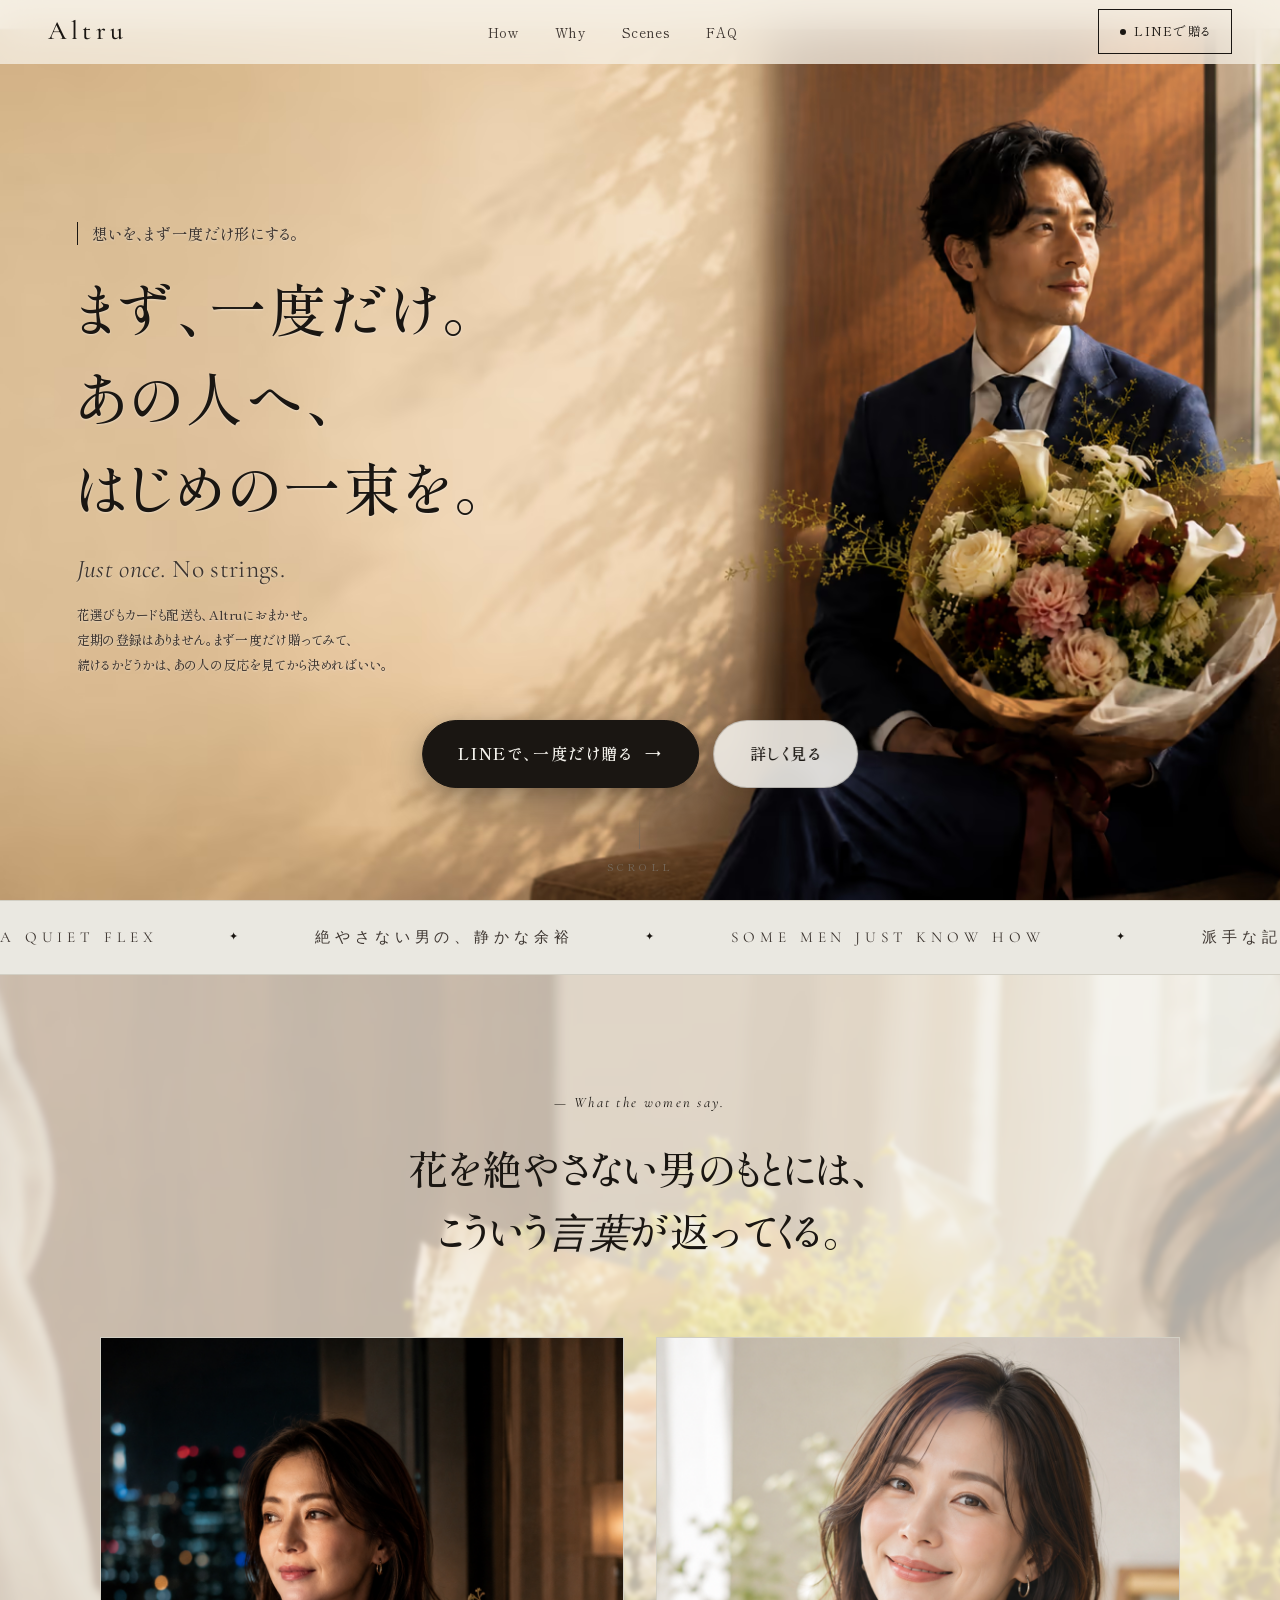
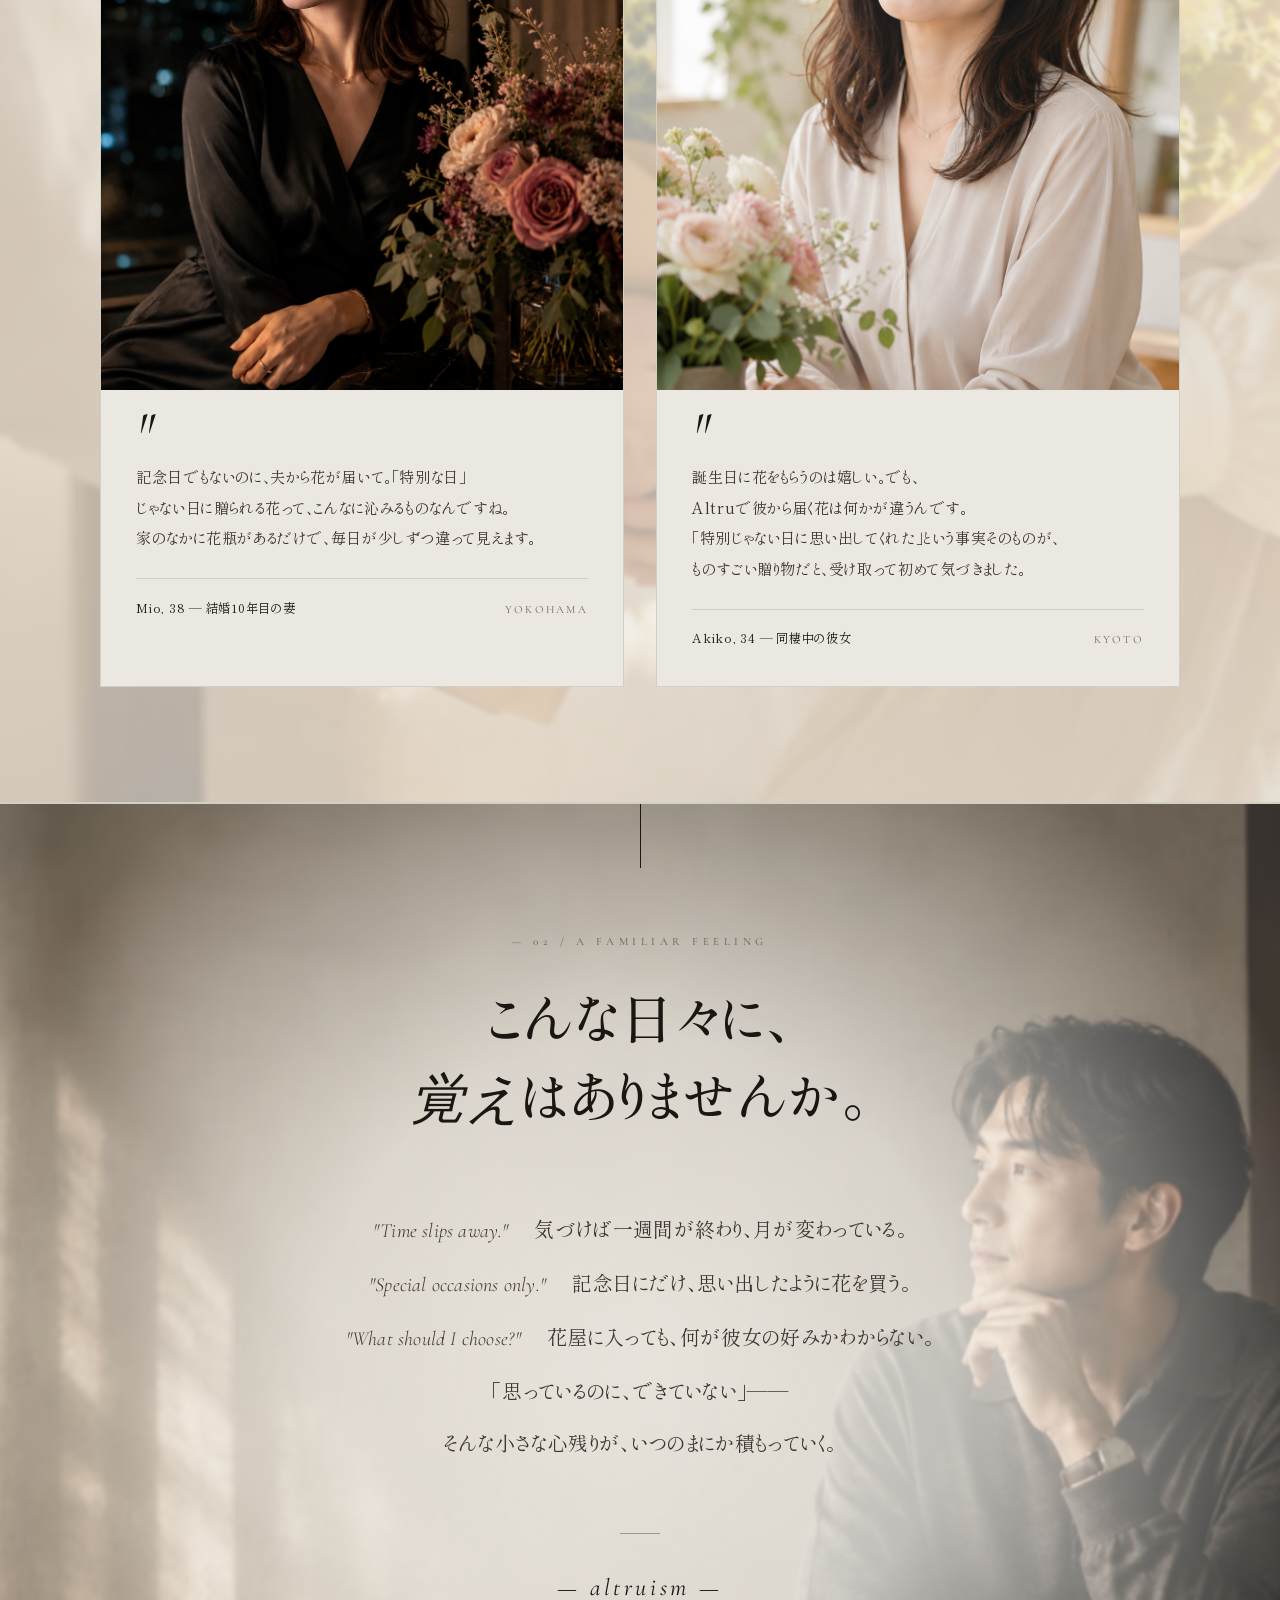
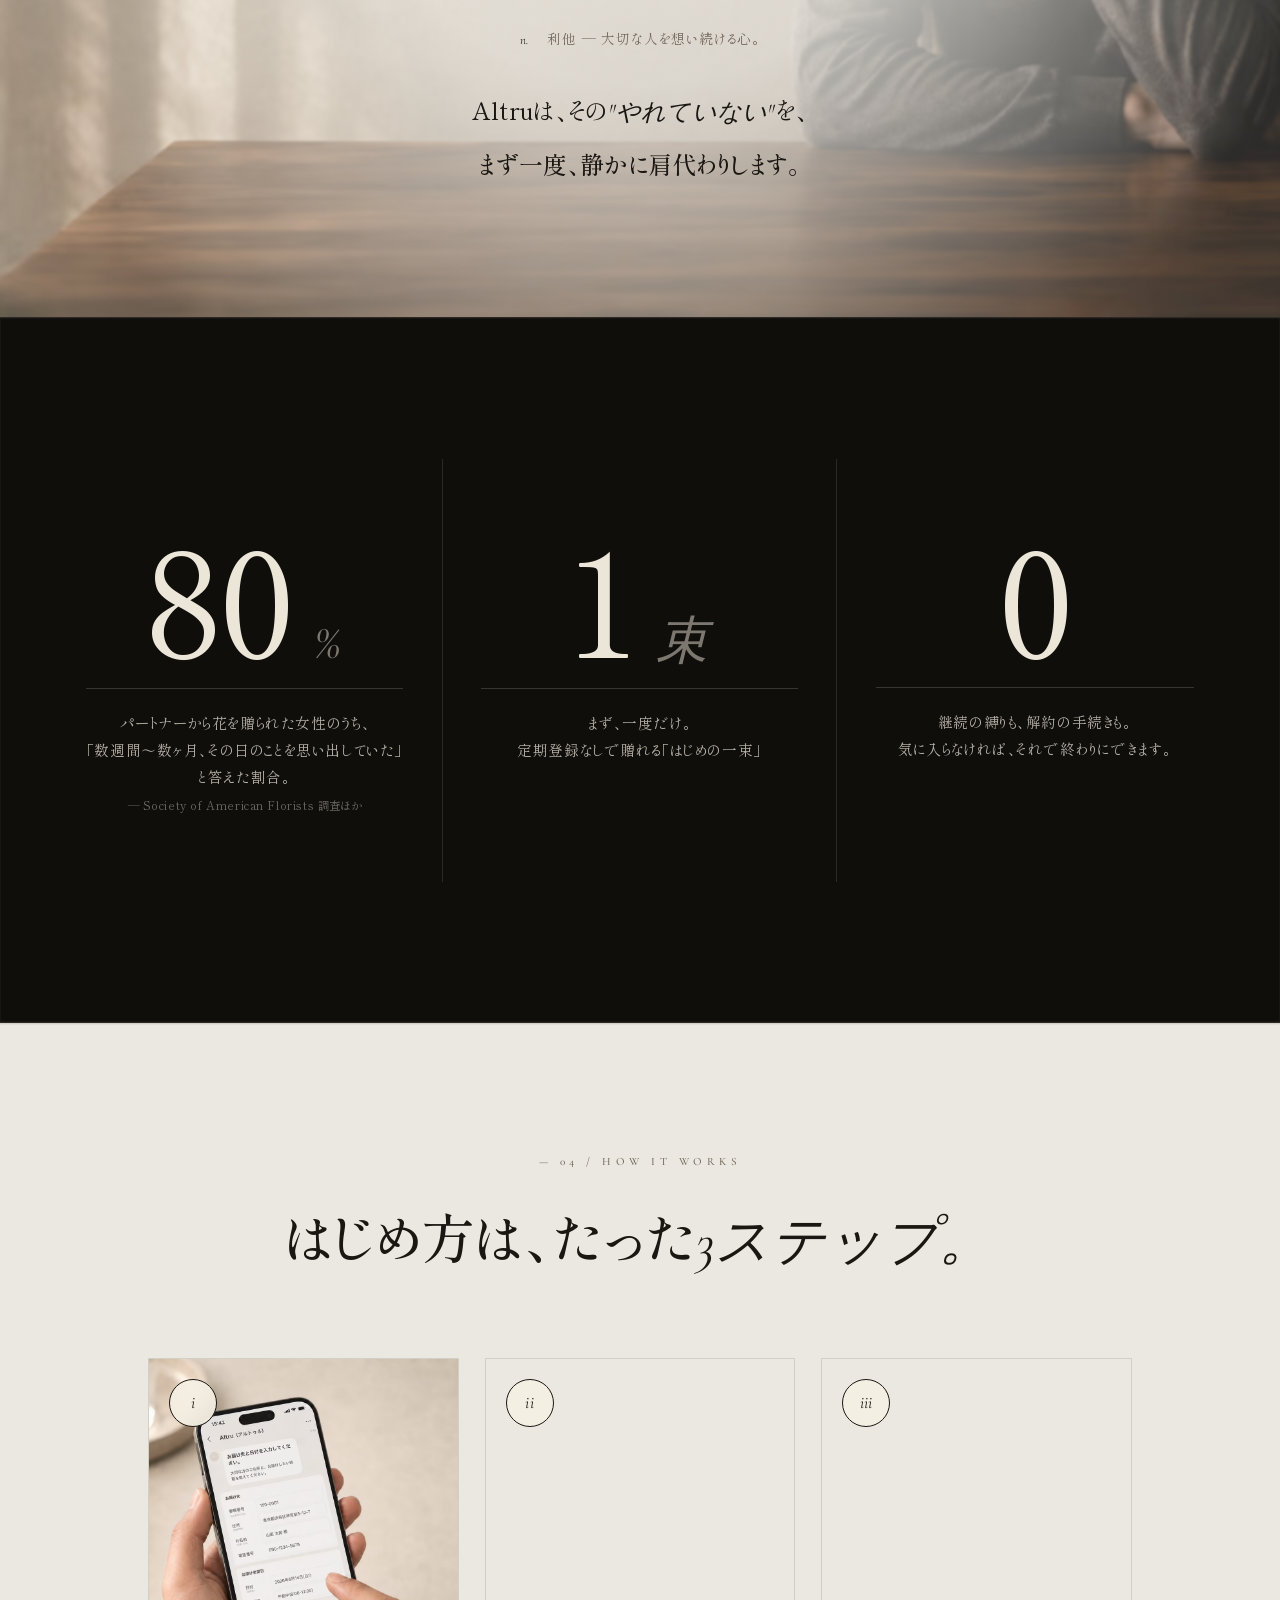
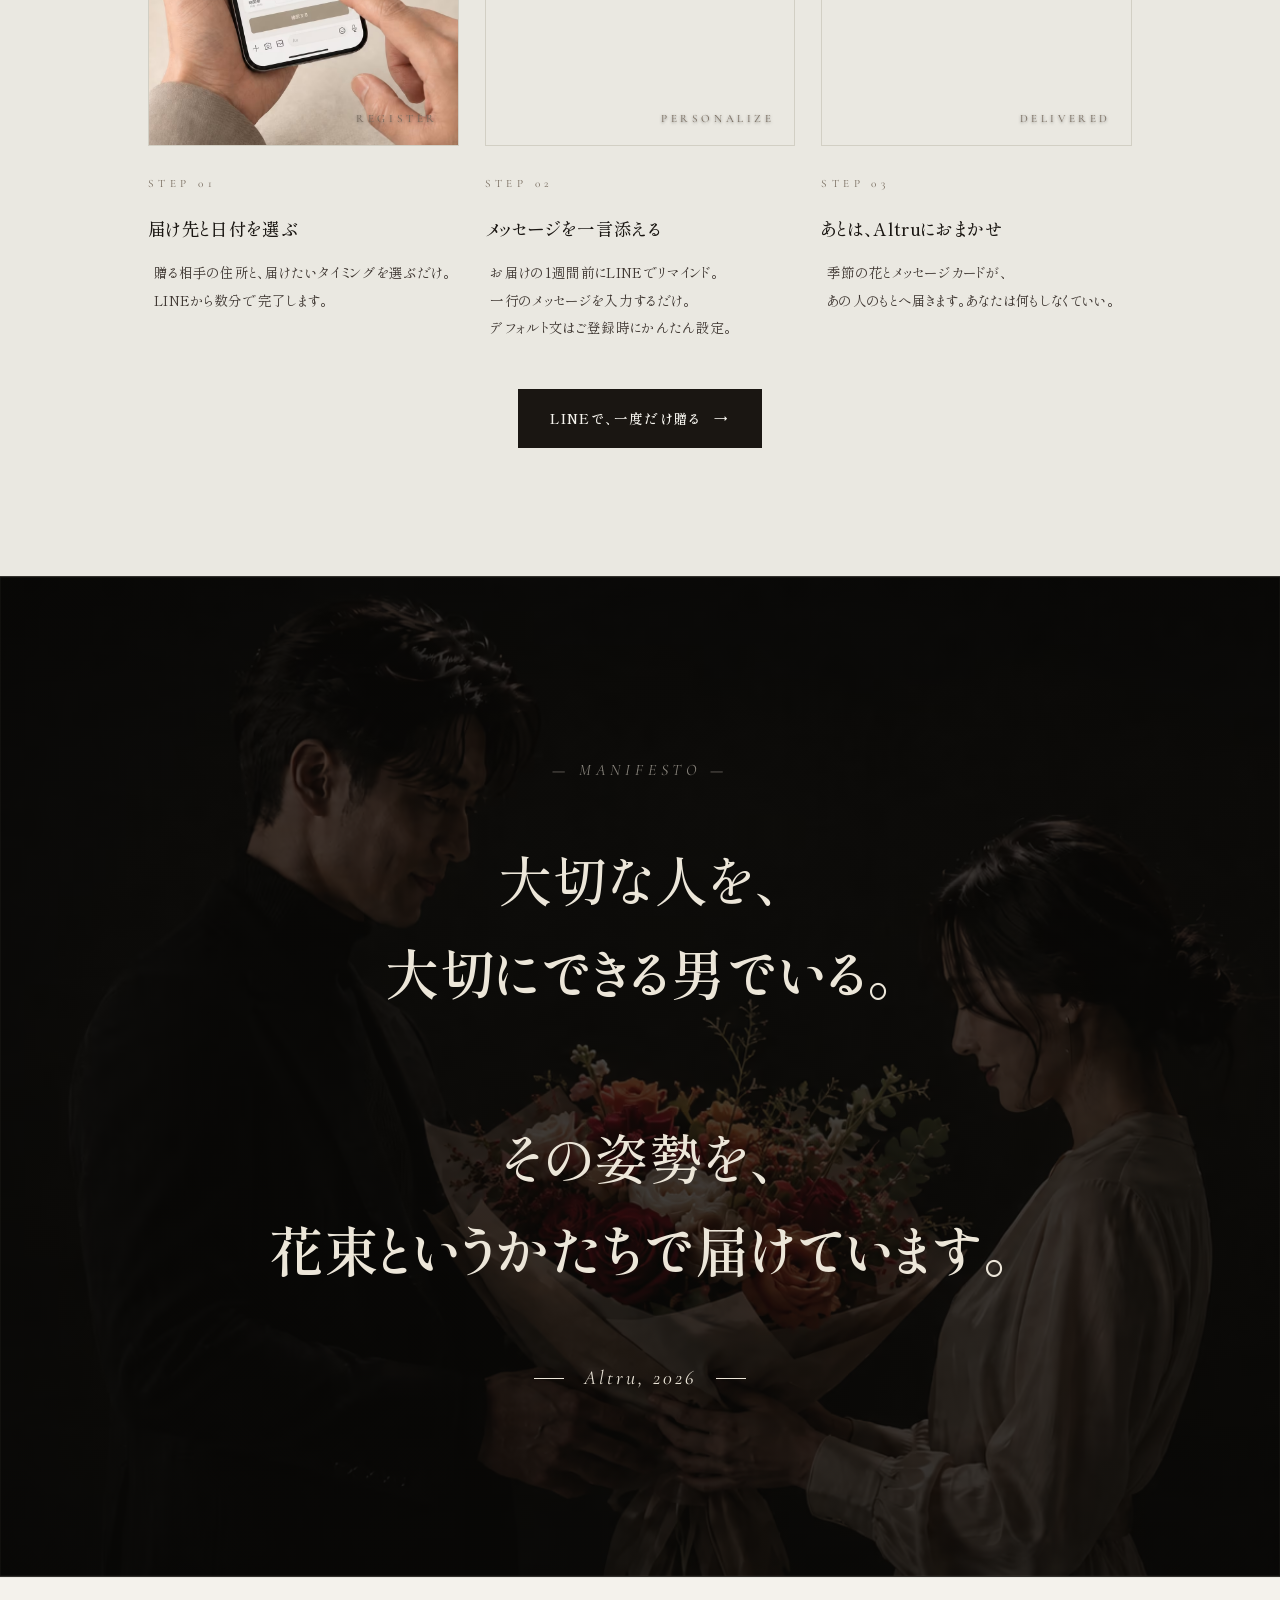
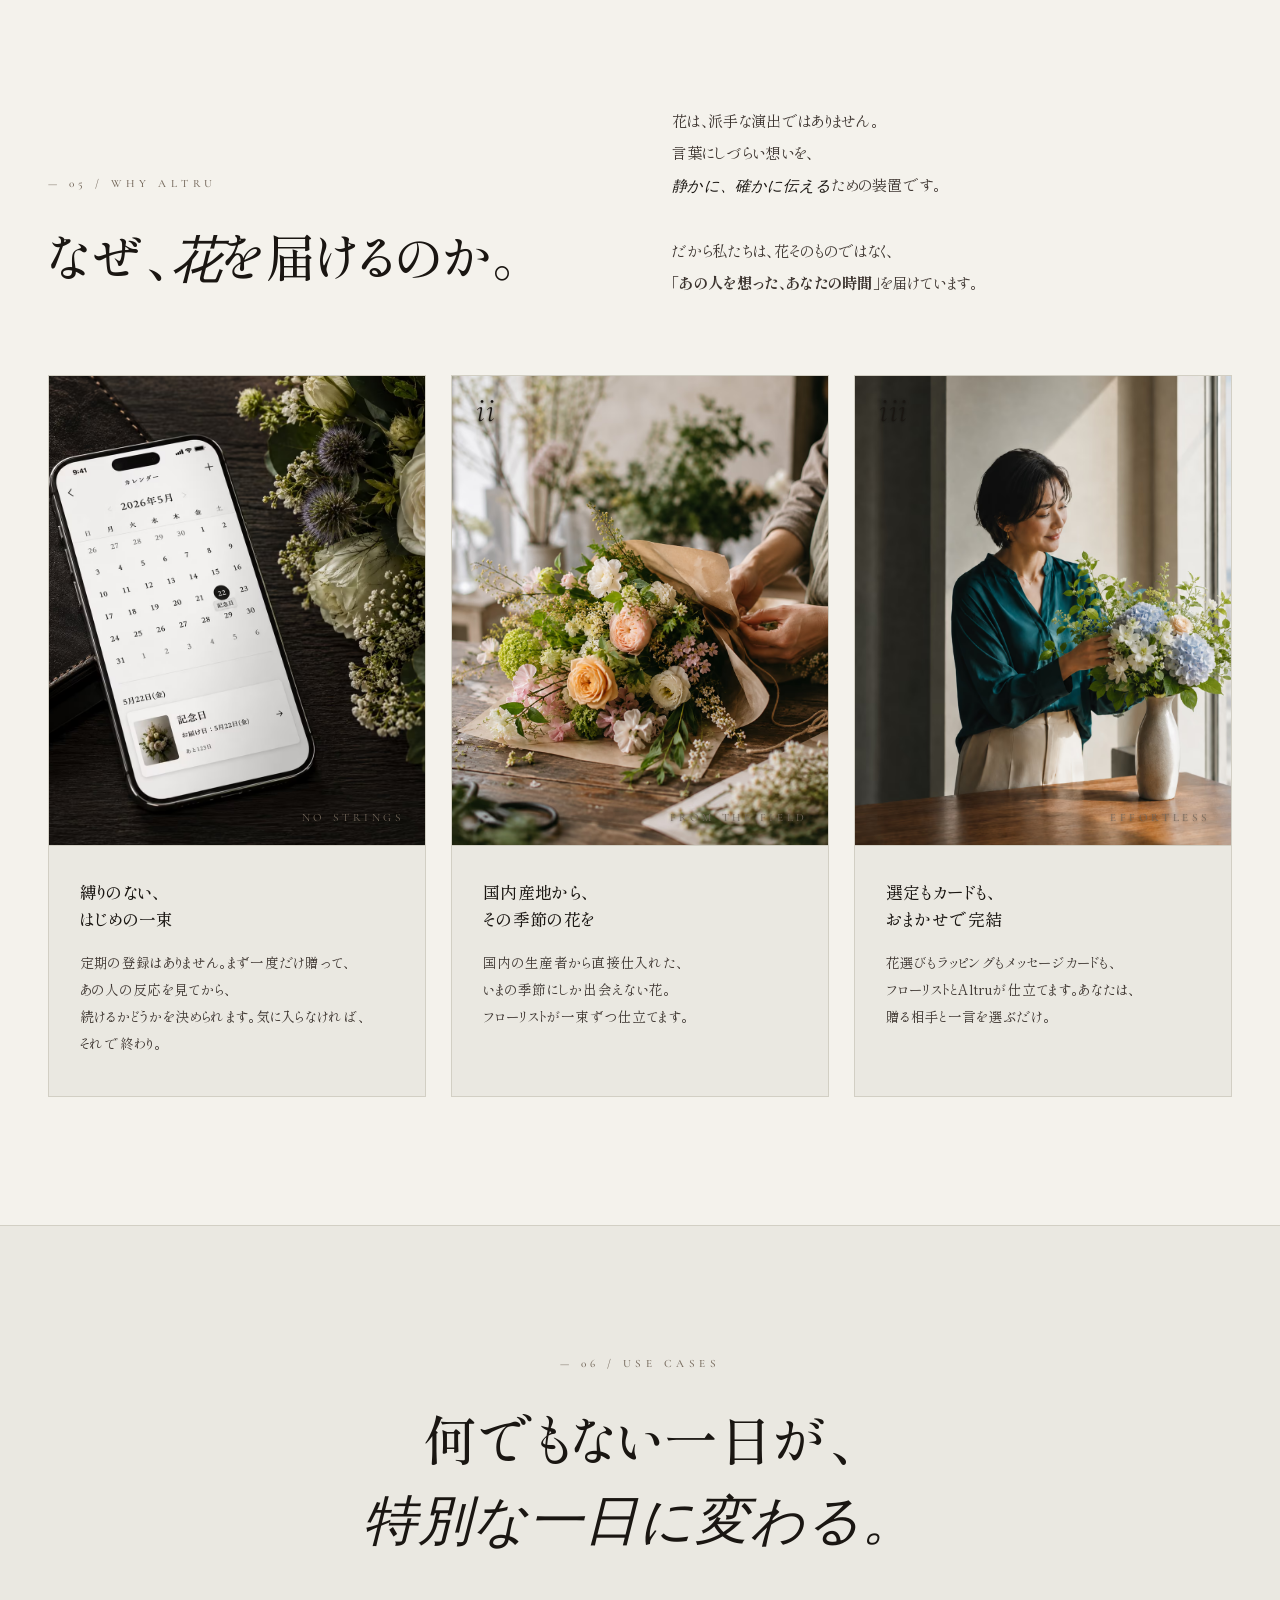
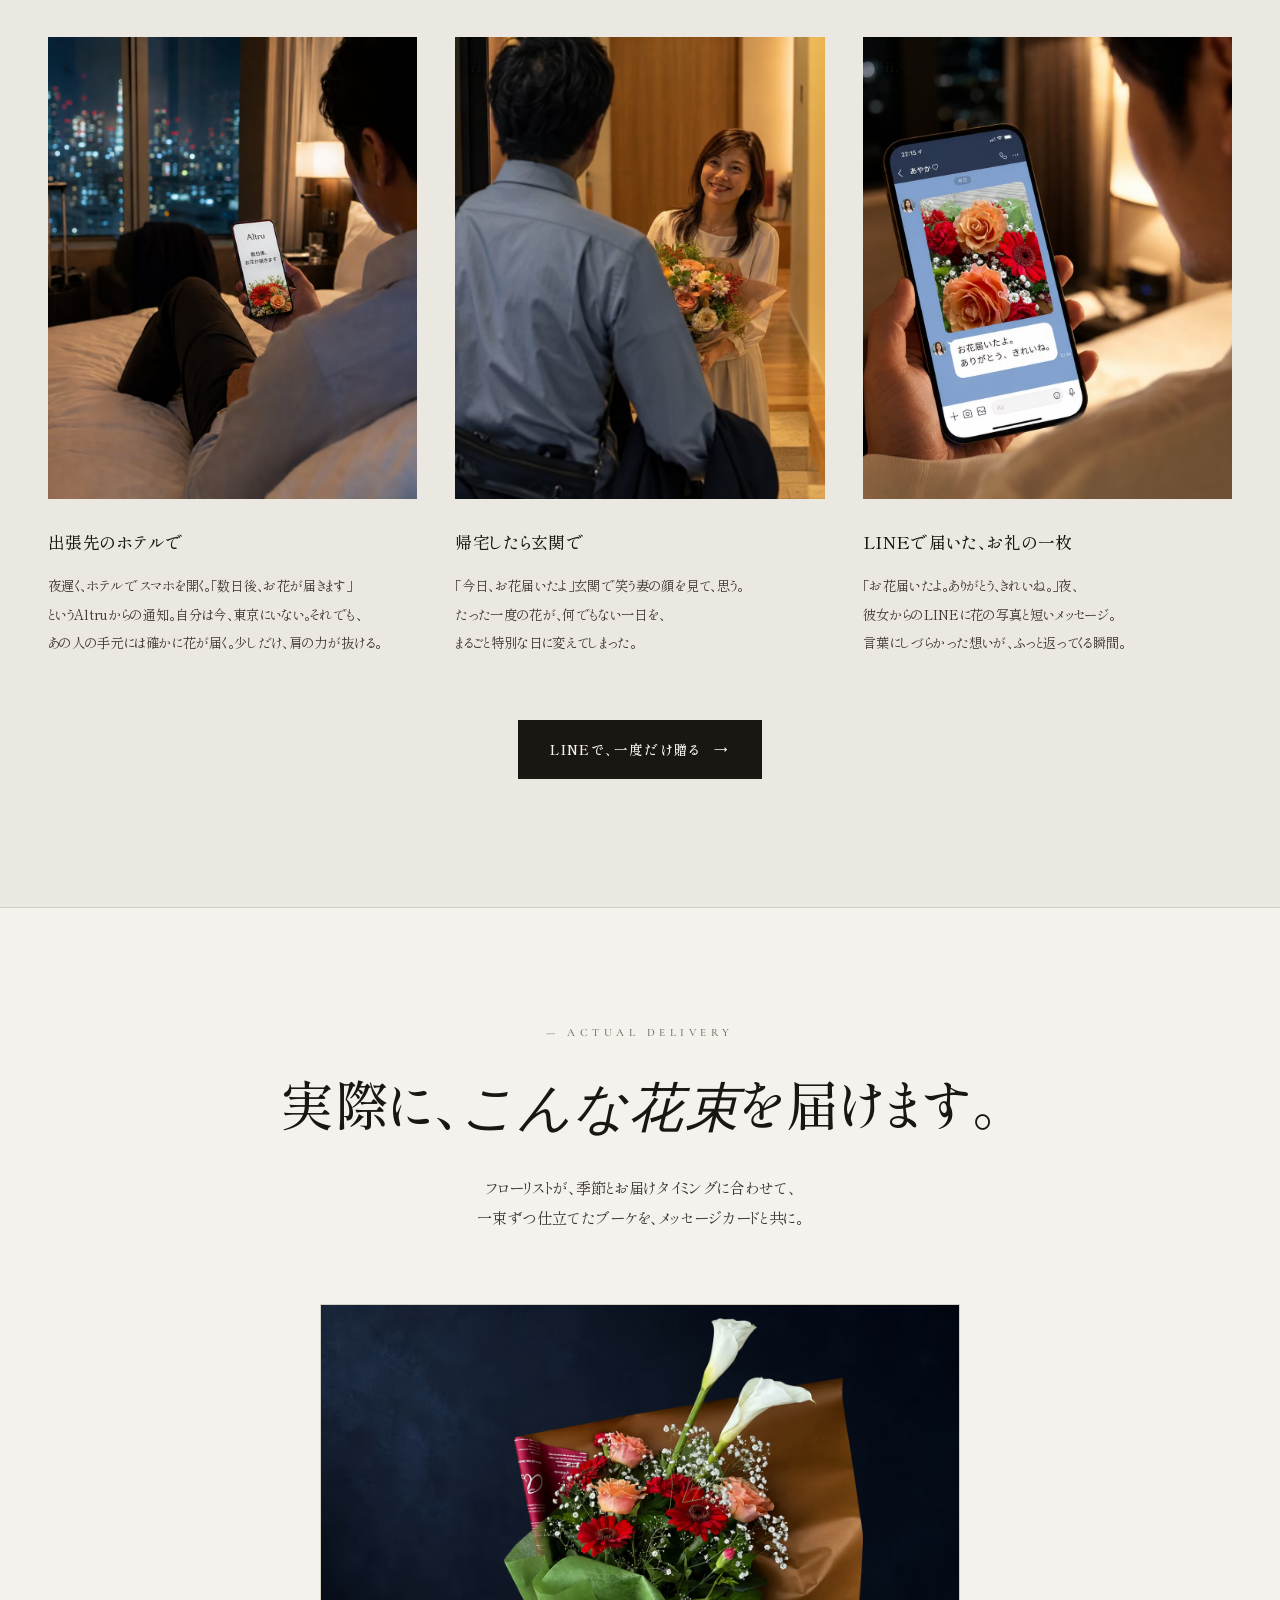
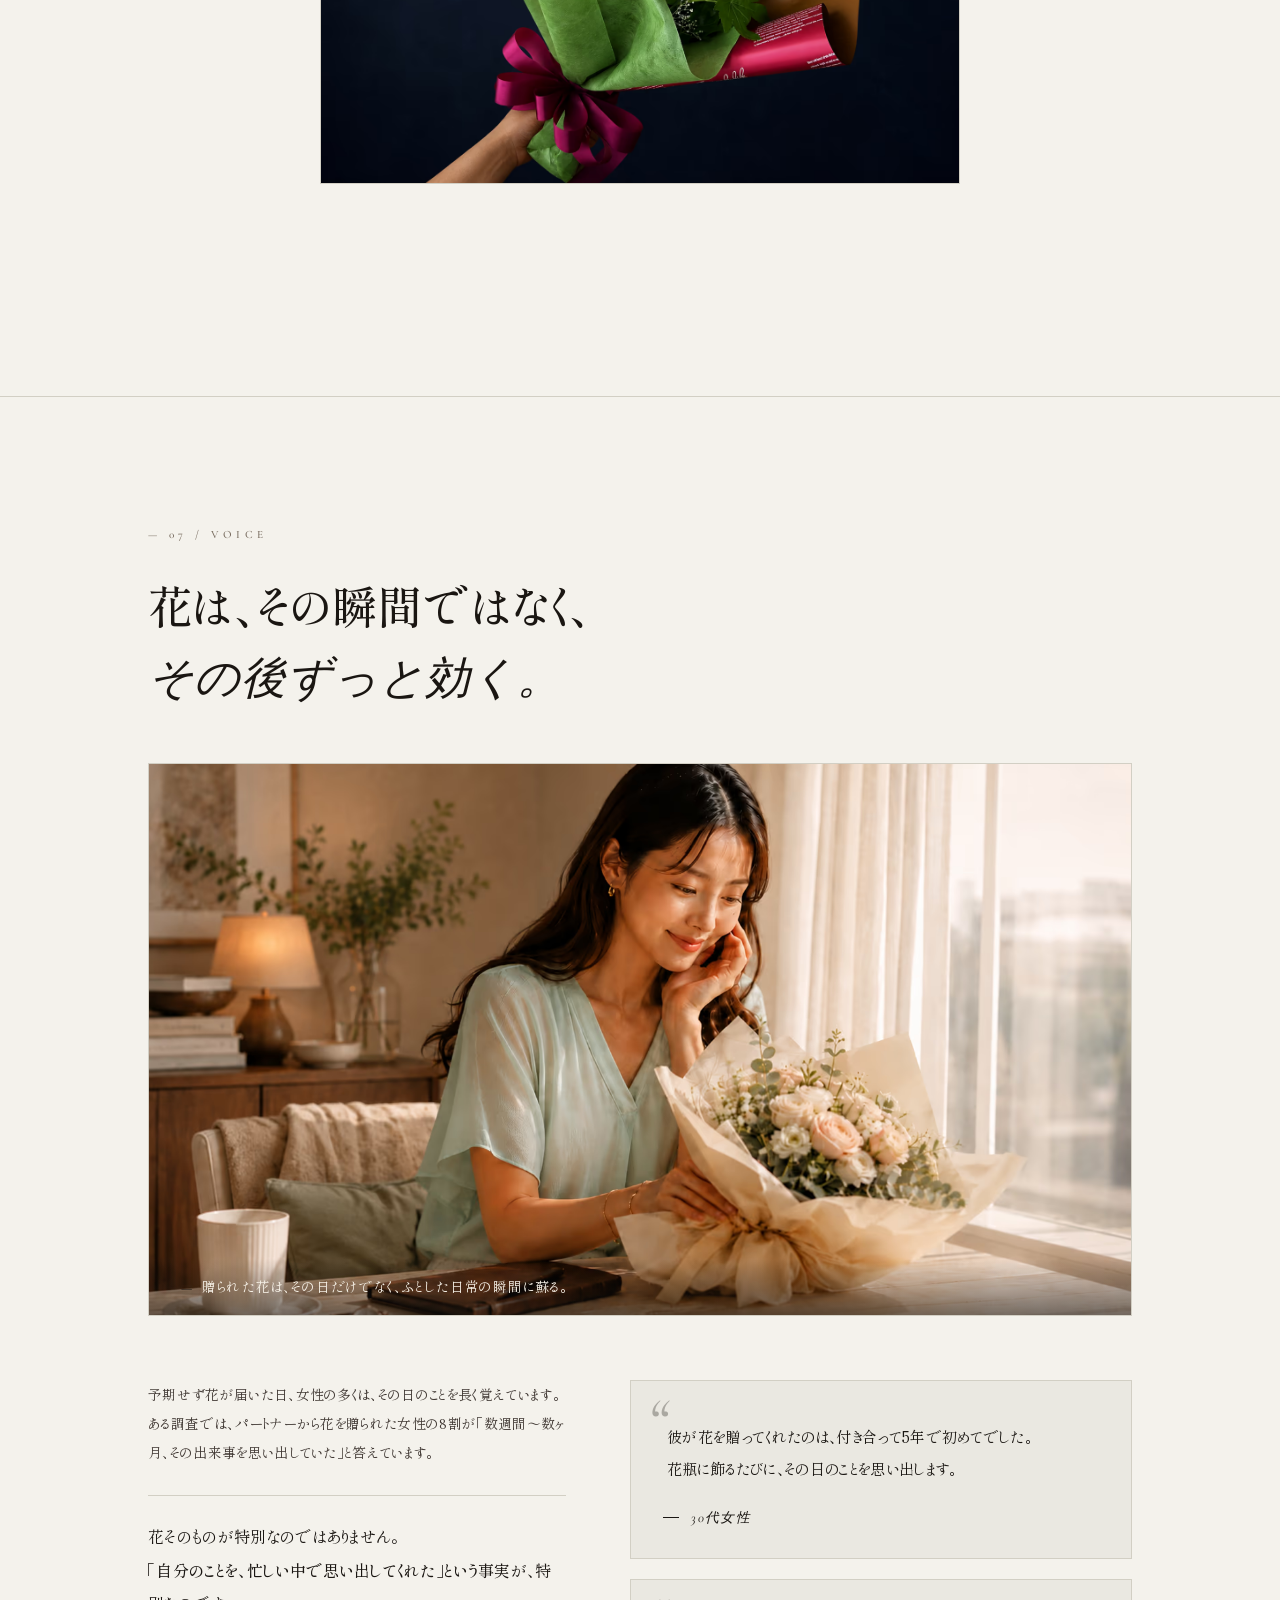
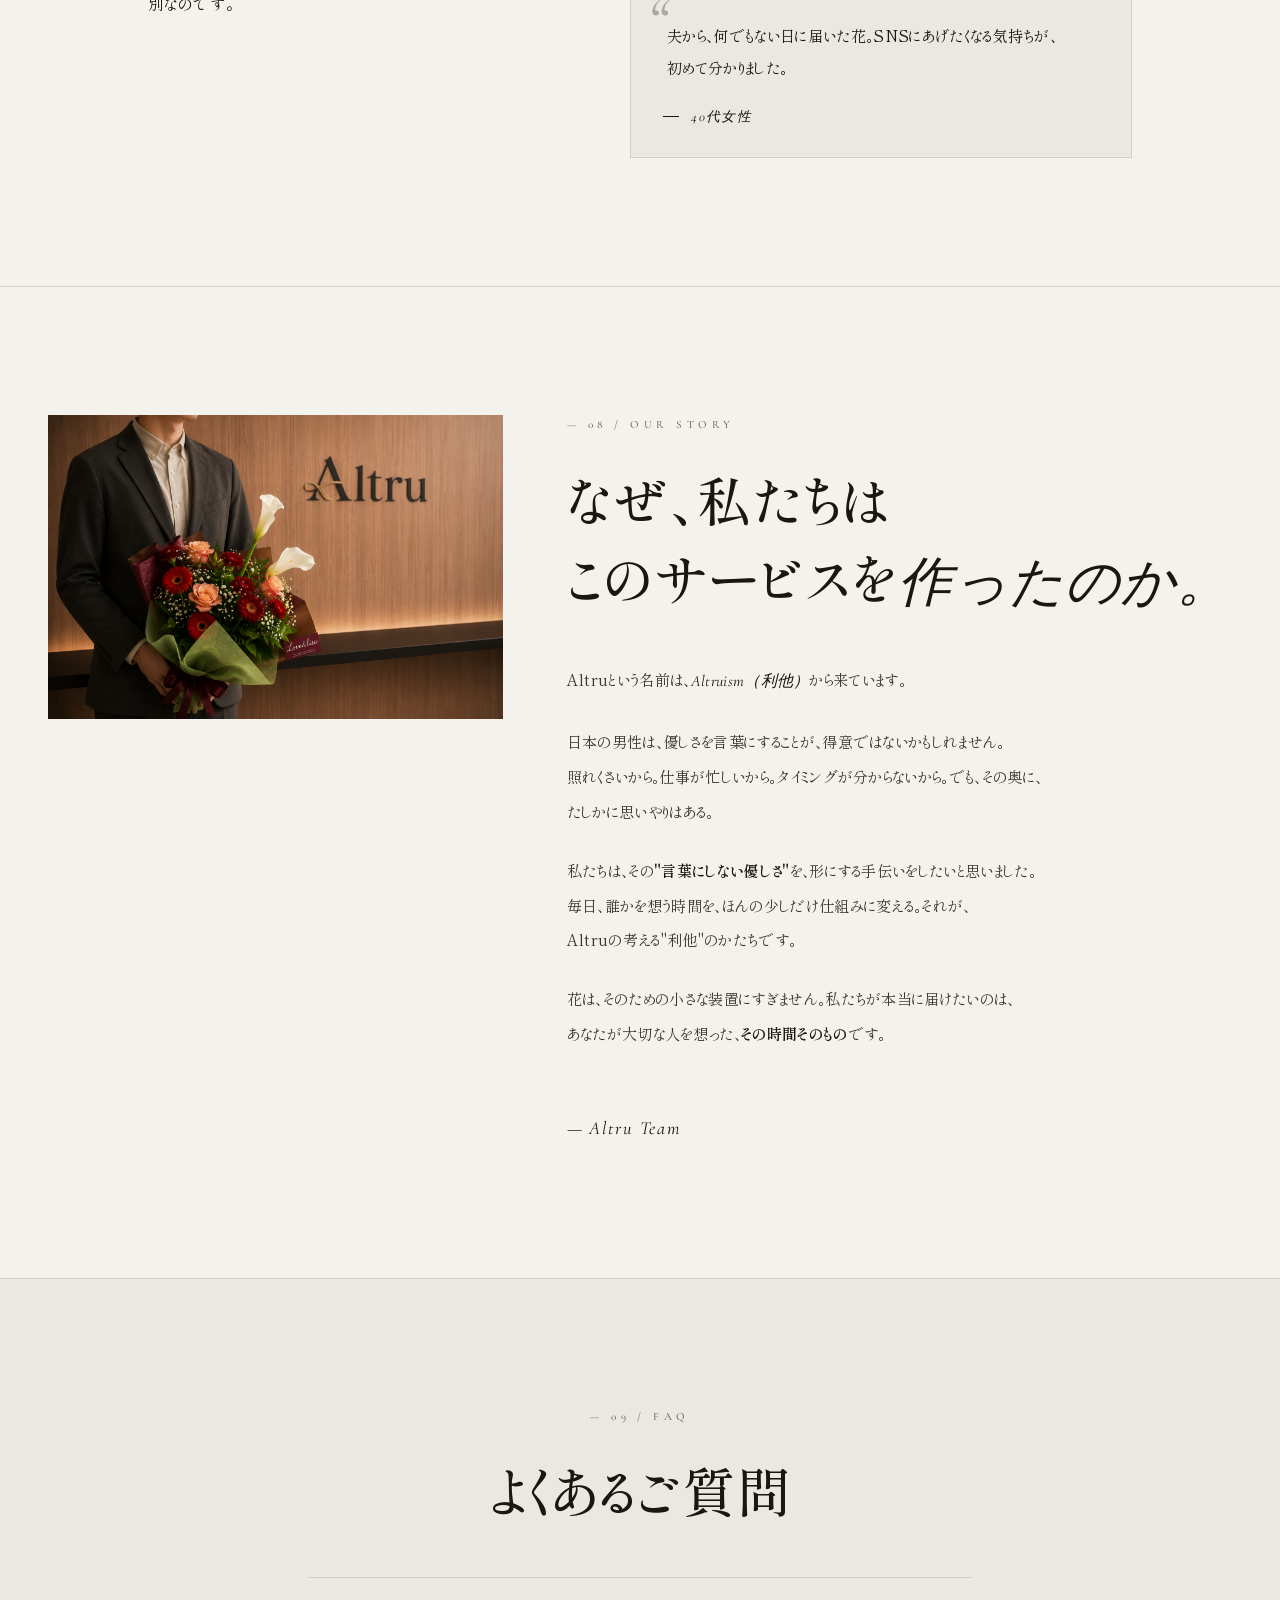
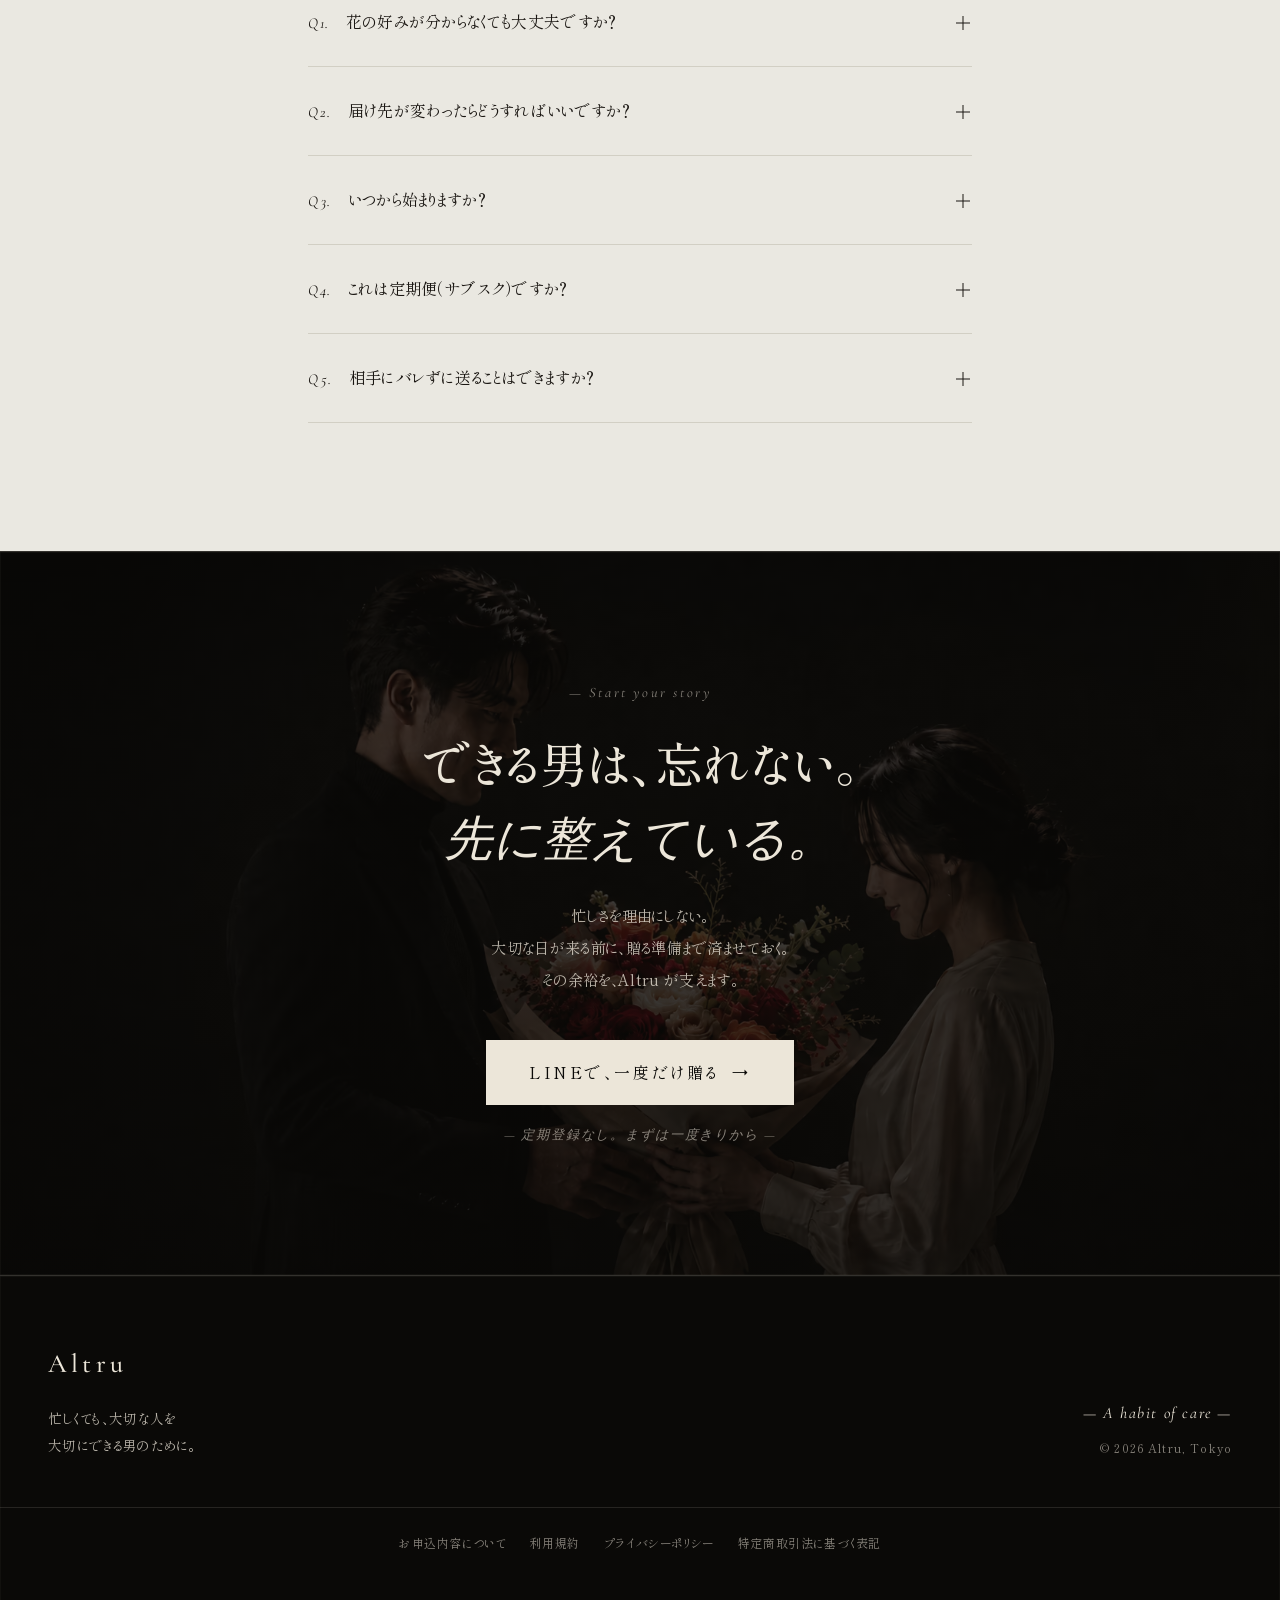
==== commit c99c7c89: "fix(lp): show stats numbers without count-up animation Display 80 / 1 / 0 directly in HTML and remov" ====
--- a/index.html
+++ b/index.html
@@ -3190,21 +3190,21 @@
     <div class="stats__grid">
       <div class="stats__item reveal">
         <div class="stats__num">
-          <span class="counter" data-target="80">0</span>
+          <span class="counter">80</span>
           <span class="stats__num-unit">%</span>
         </div>
         <div class="stats__label">パートナーから花を贈られた女性のうち、<br>「数週間〜数ヶ月、その日のことを思い出していた」と答えた割合。<br><span style="opacity:0.55;font-size:0.78em;">— Society of American Florists 調査ほか</span></div>
       </div>
       <div class="stats__item reveal reveal-d1">
         <div class="stats__num">
-          <span class="counter" data-target="1">0</span>
+          <span class="counter">1</span>
           <span class="stats__num-unit">束</span>
         </div>
         <div class="stats__label">まず、一度だけ。<br>定期登録なしで贈れる「はじめの一束」</div>
       </div>
       <div class="stats__item reveal reveal-d2">
         <div class="stats__num">
-          <span class="counter" data-target="0">0</span>
+          <span class="counter">0</span>
         </div>
         <div class="stats__label">継続の縛りも、解約の手続きも。<br>気に入らなければ、それで終わりにできます。</div>
       </div>
@@ -3610,26 +3610,6 @@
 const koanLines = document.querySelector('.koan__lines');
 if (koanLines) lineObs.observe(koanLines);
 
-/* COUNTERS */
-function animateCounter(el, target, duration=1600){
-  const isLarge = target >= 1000;
-  const start = performance.now();
-  function step(now){
-    const p = Math.min((now-start)/duration, 1);
-    const e = 1 - Math.pow(1-p, 3);
-    const v = Math.round(e*target);
-    el.textContent = isLarge ? v.toLocaleString() : v;
-    if (p < 1) requestAnimationFrame(step);
-  }
-  requestAnimationFrame(step);
-}
-const counterObs = new IntersectionObserver((es)=>{
-  es.forEach(e=>{
-    if(e.isIntersecting){ animateCounter(e.target, parseInt(e.target.dataset.target,10)); counterObs.unobserve(e.target); }
-  });
-}, { threshold: 0.5 });
-document.querySelectorAll('.counter').forEach(el => counterObs.observe(el));
-
 /* MANIFESTO kinetic word lighting */
 const manifestoLines = [
   "大切な人を、大切にできる男でいる。",
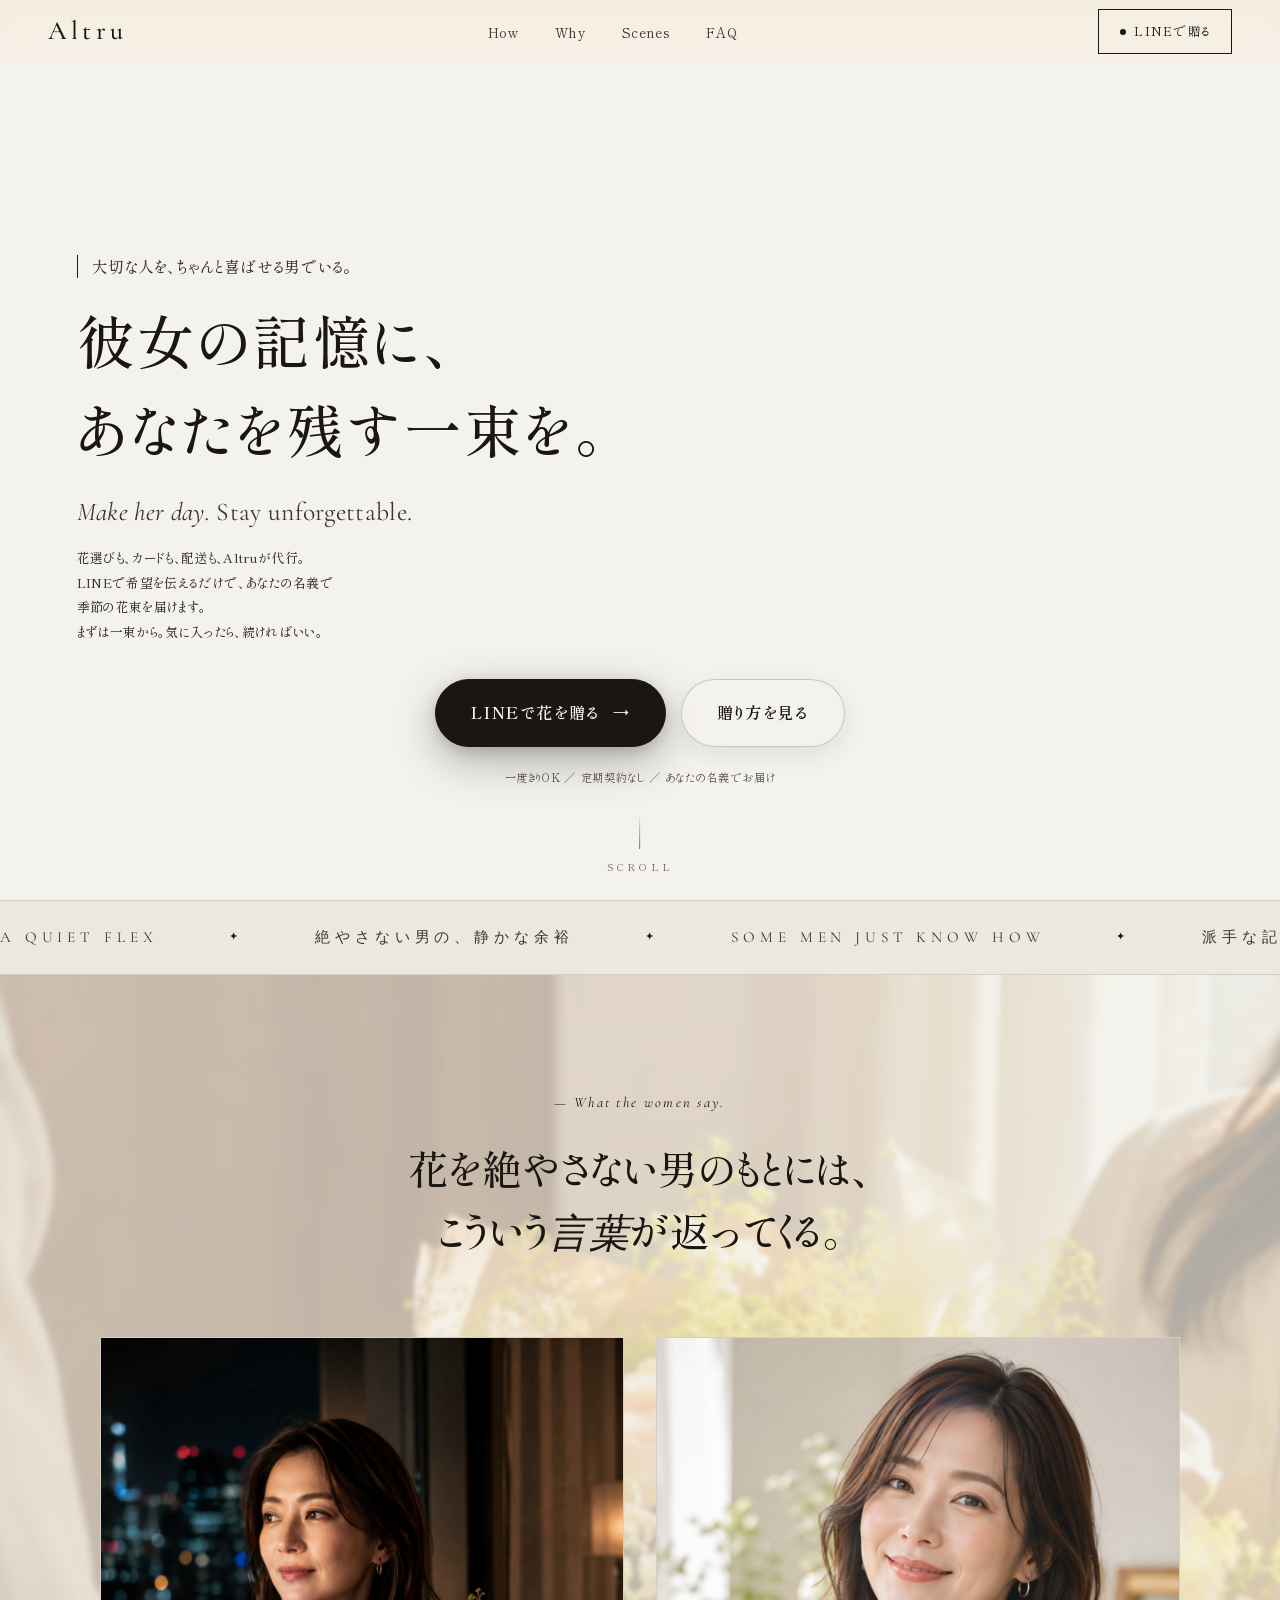
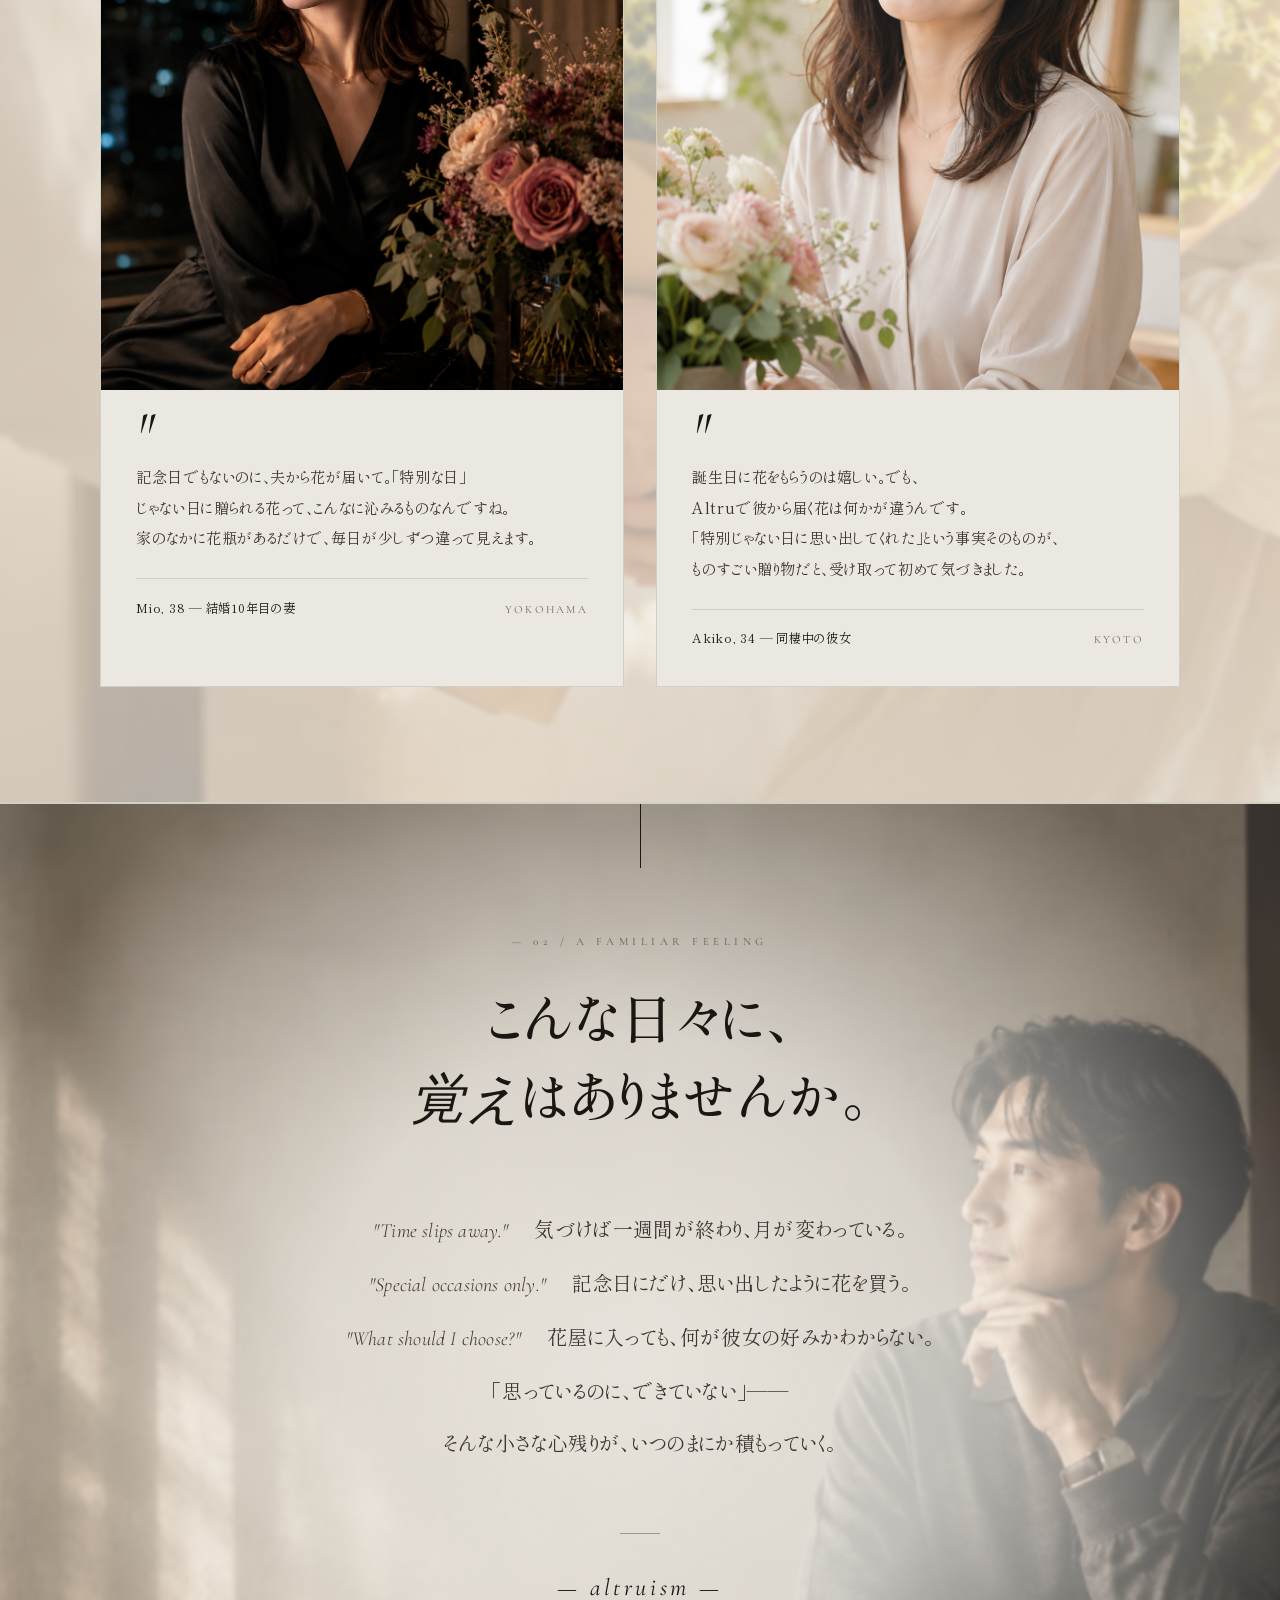
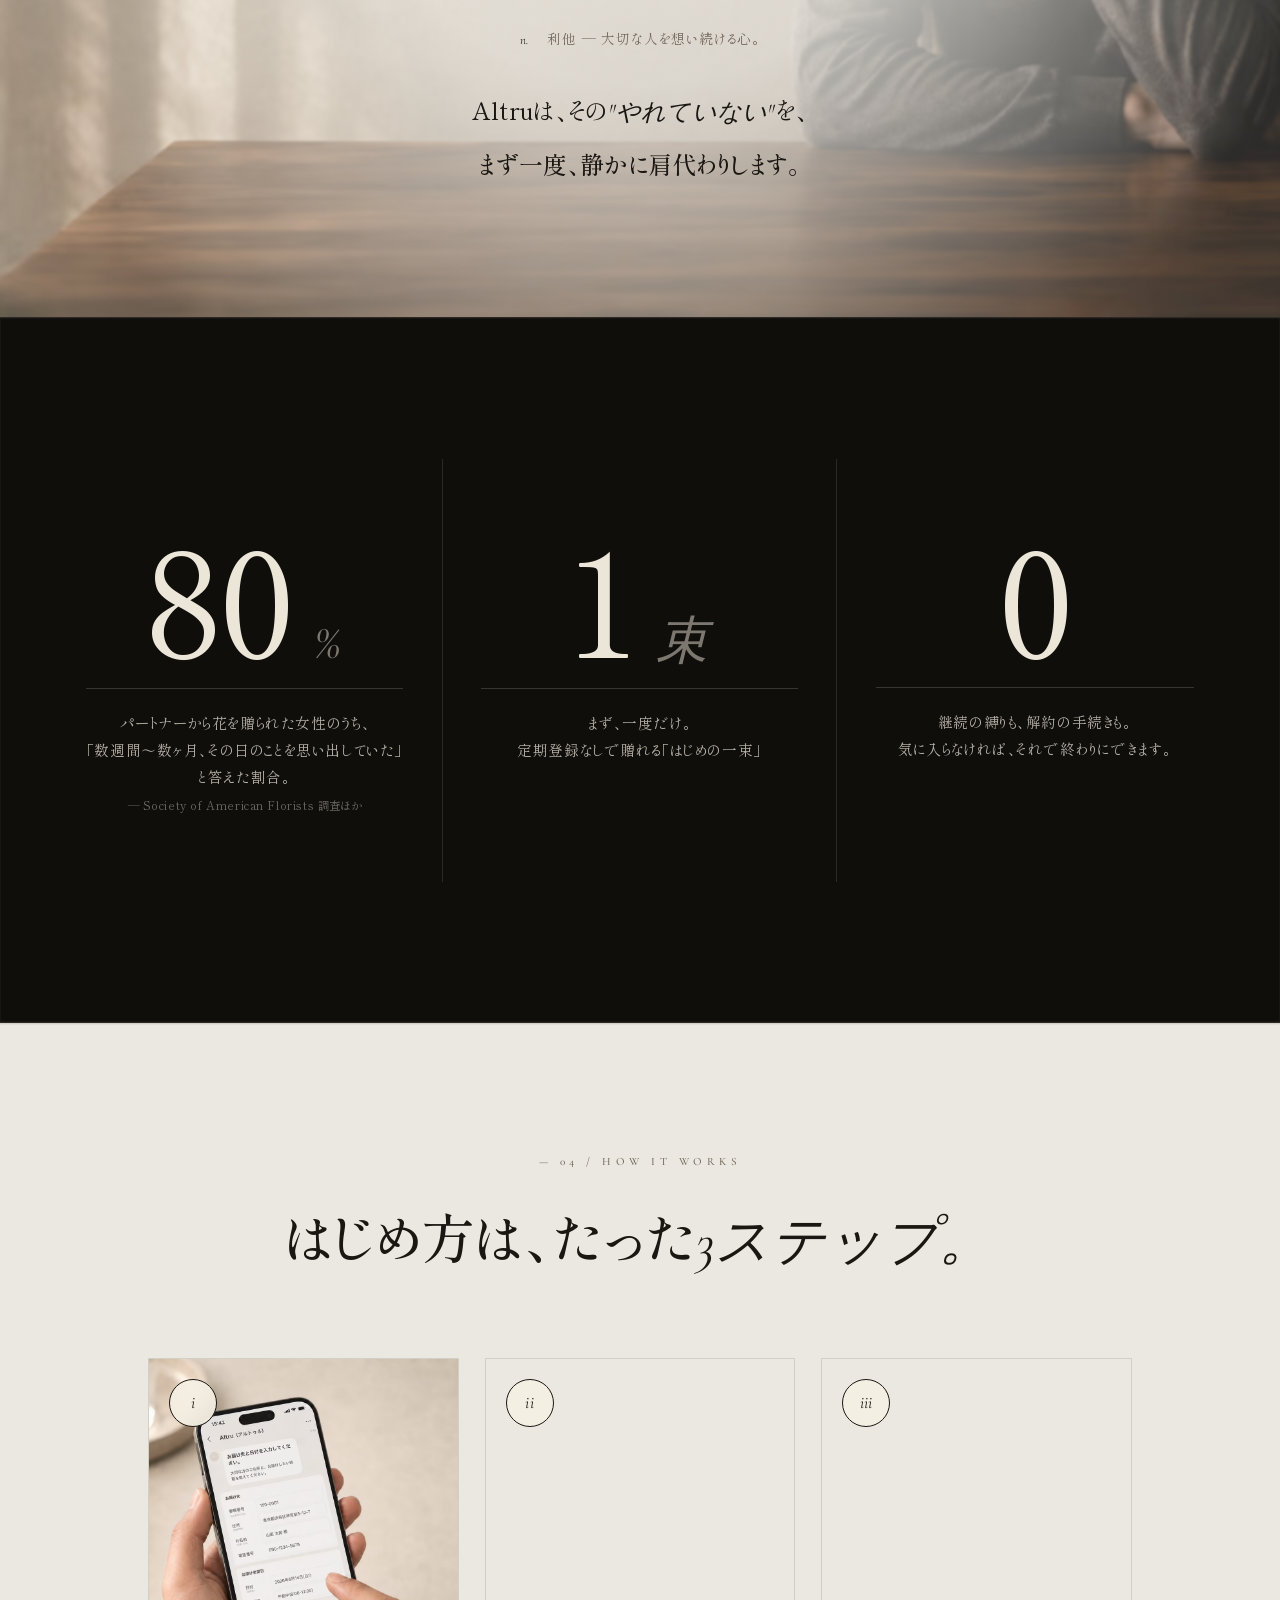
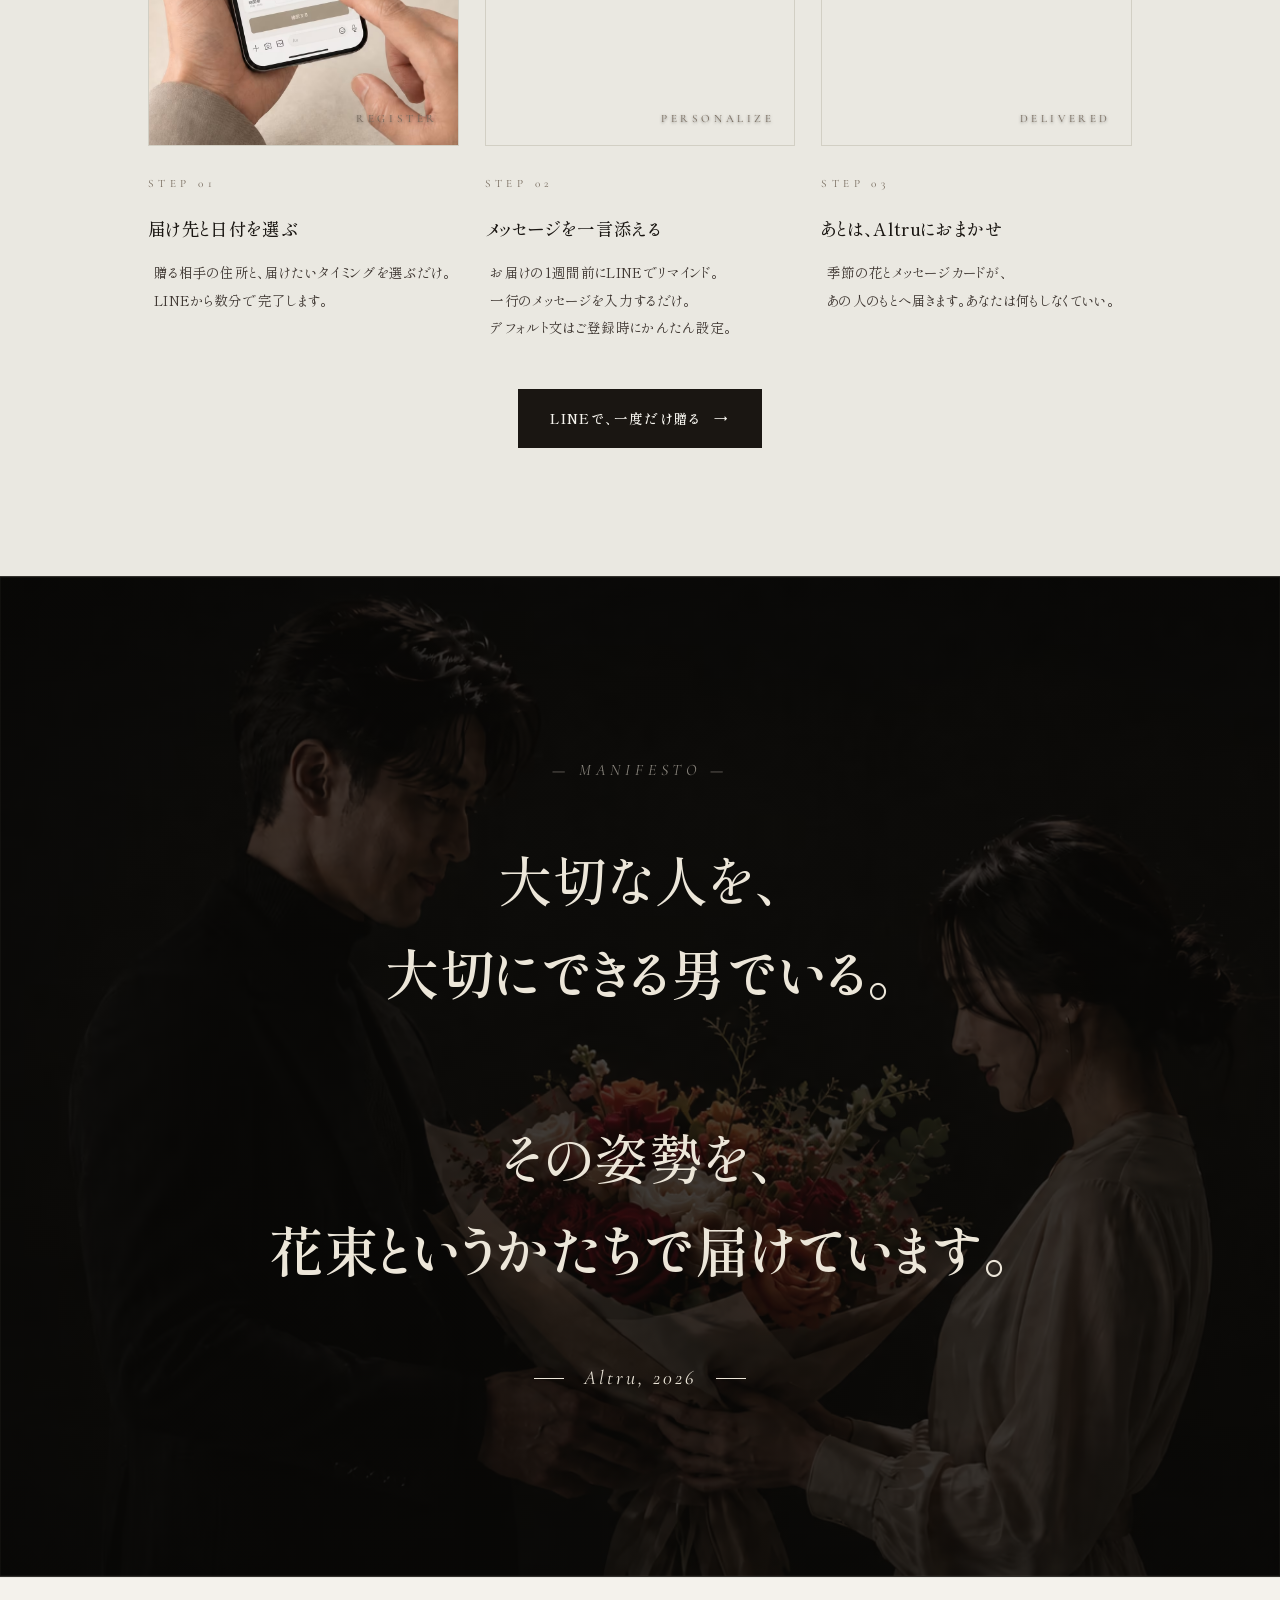
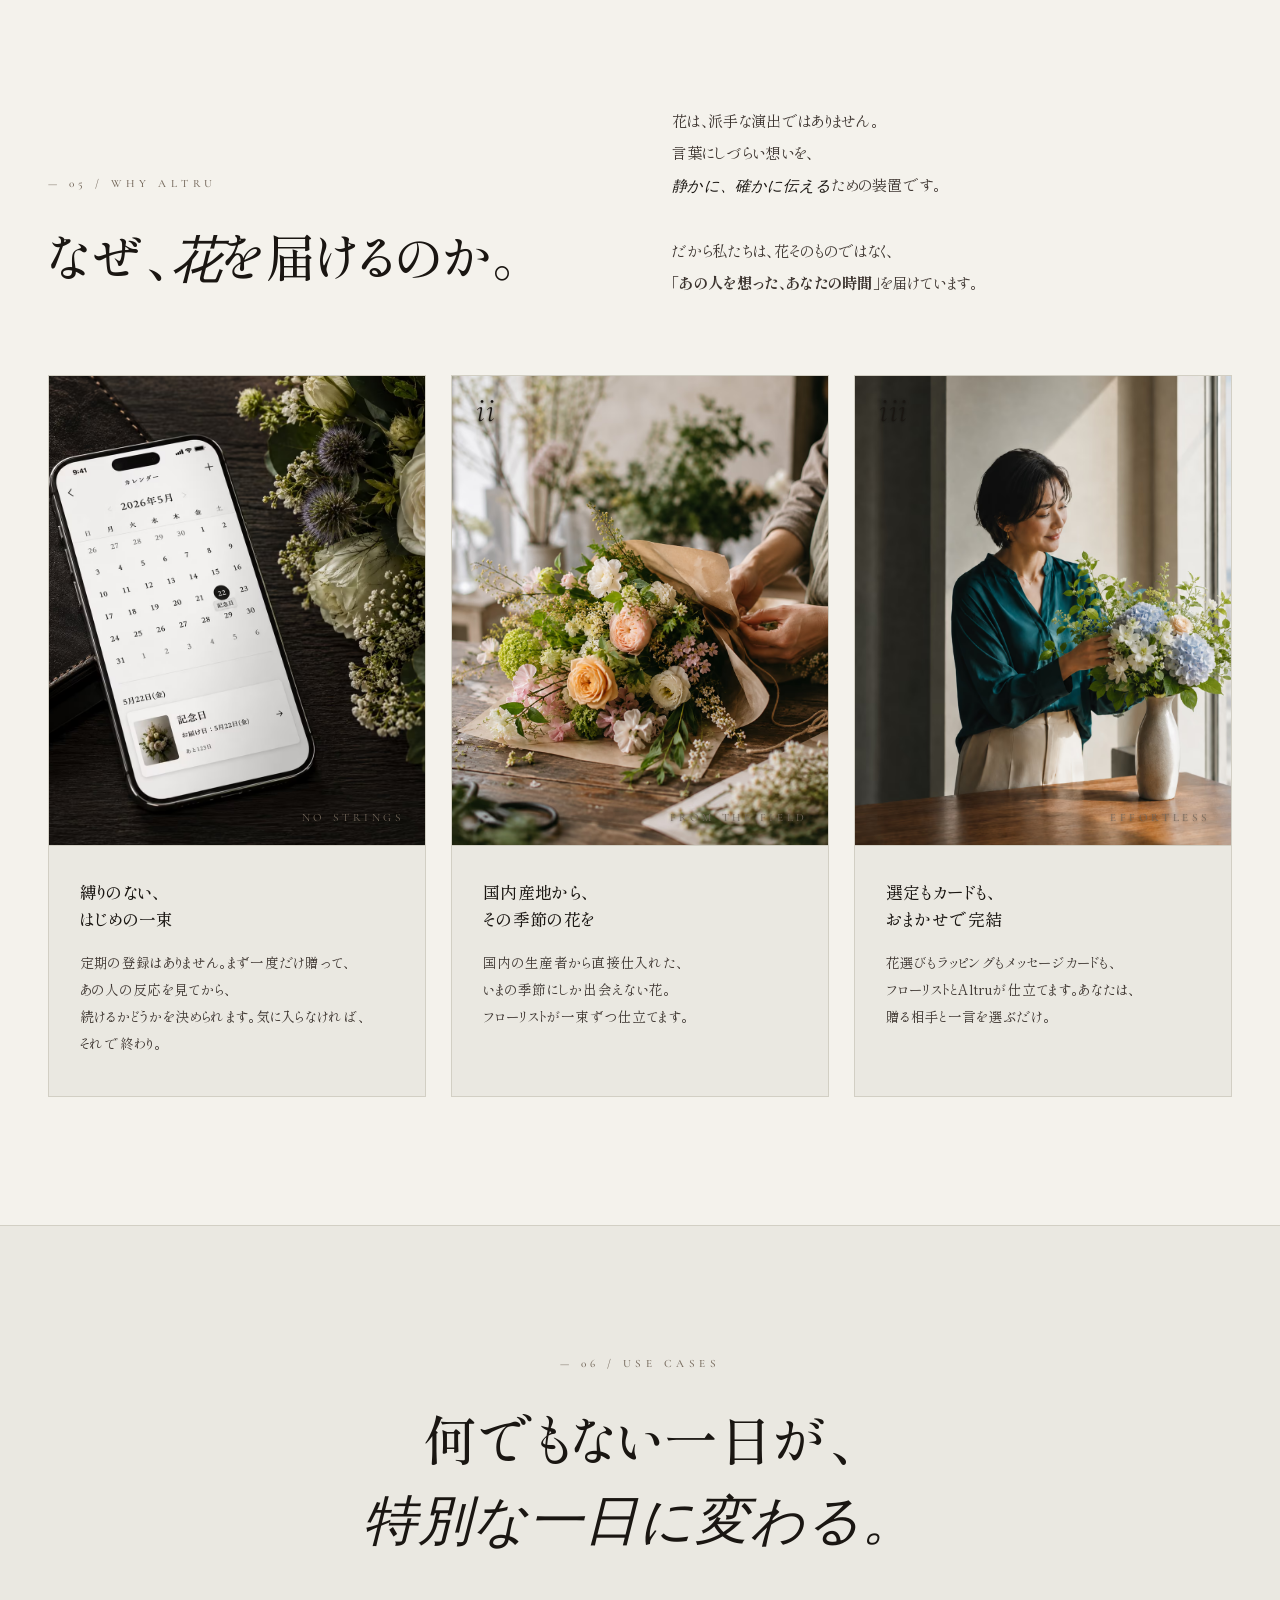
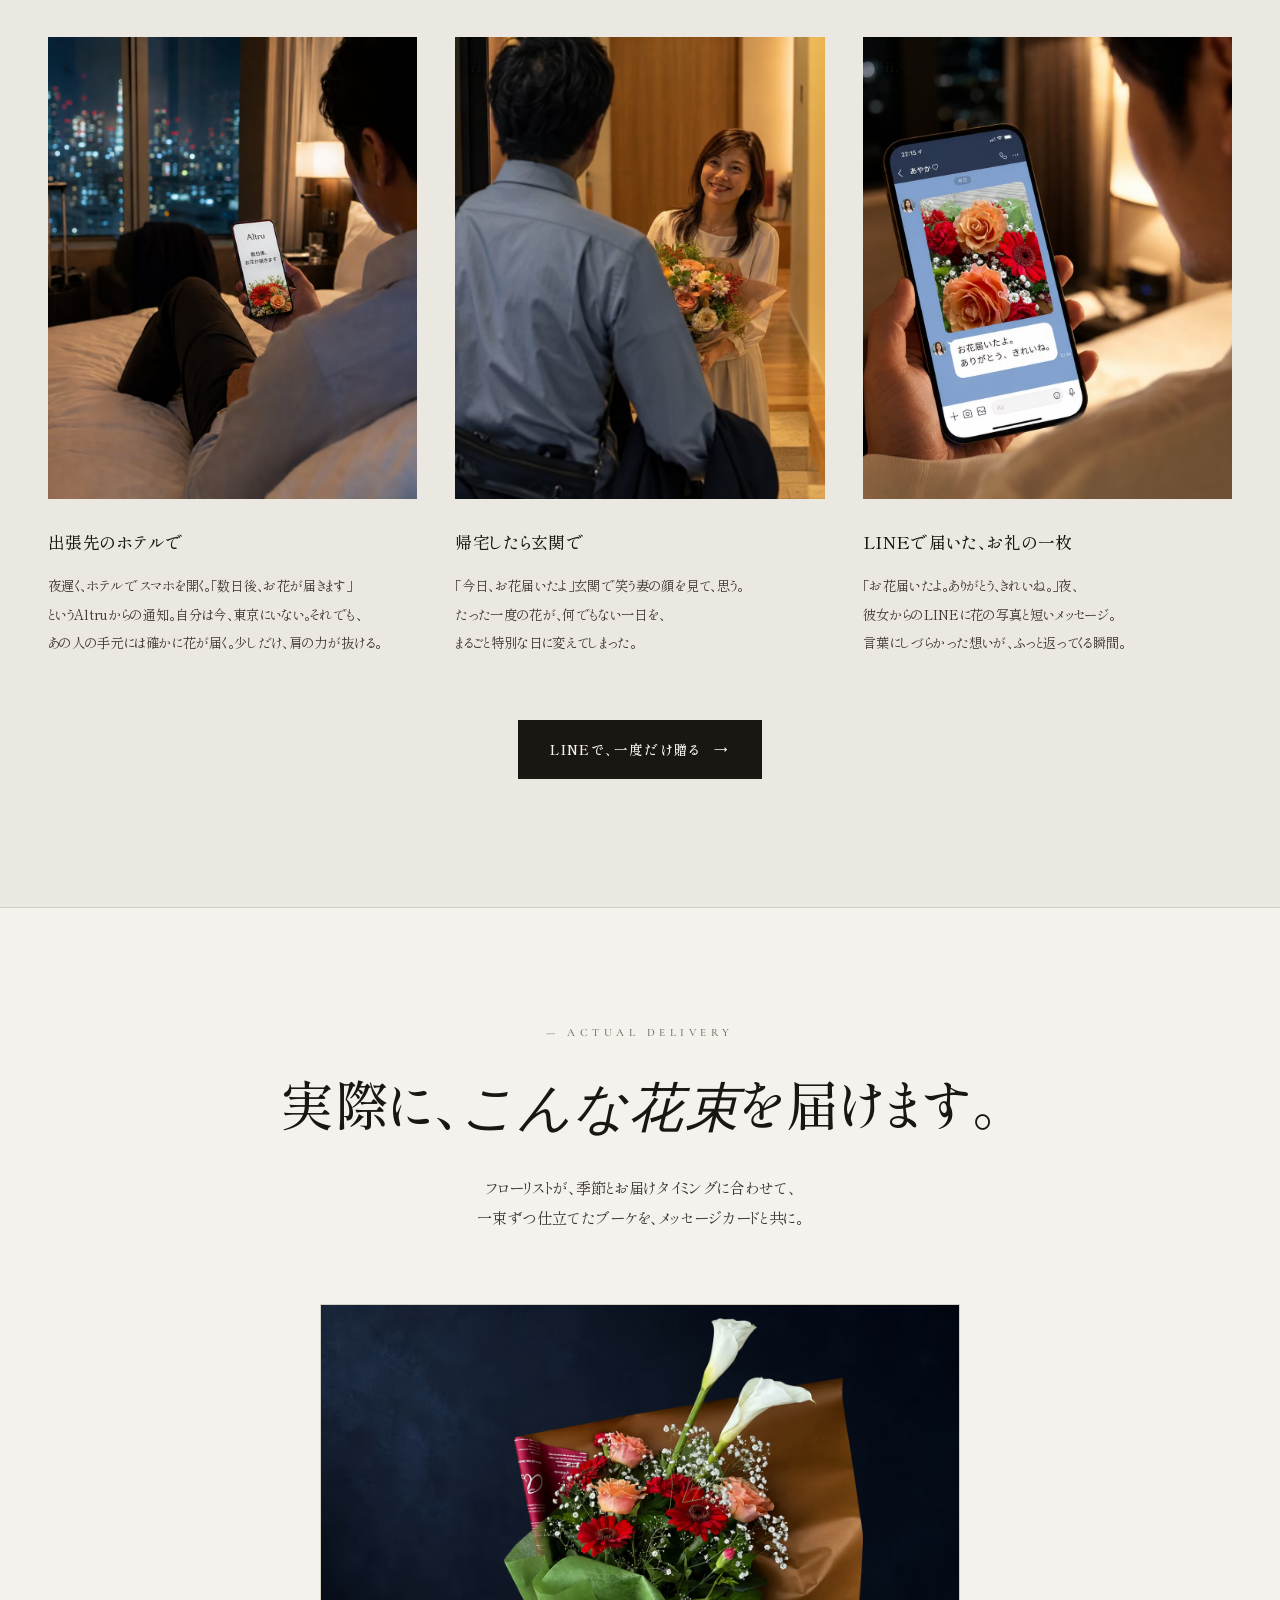
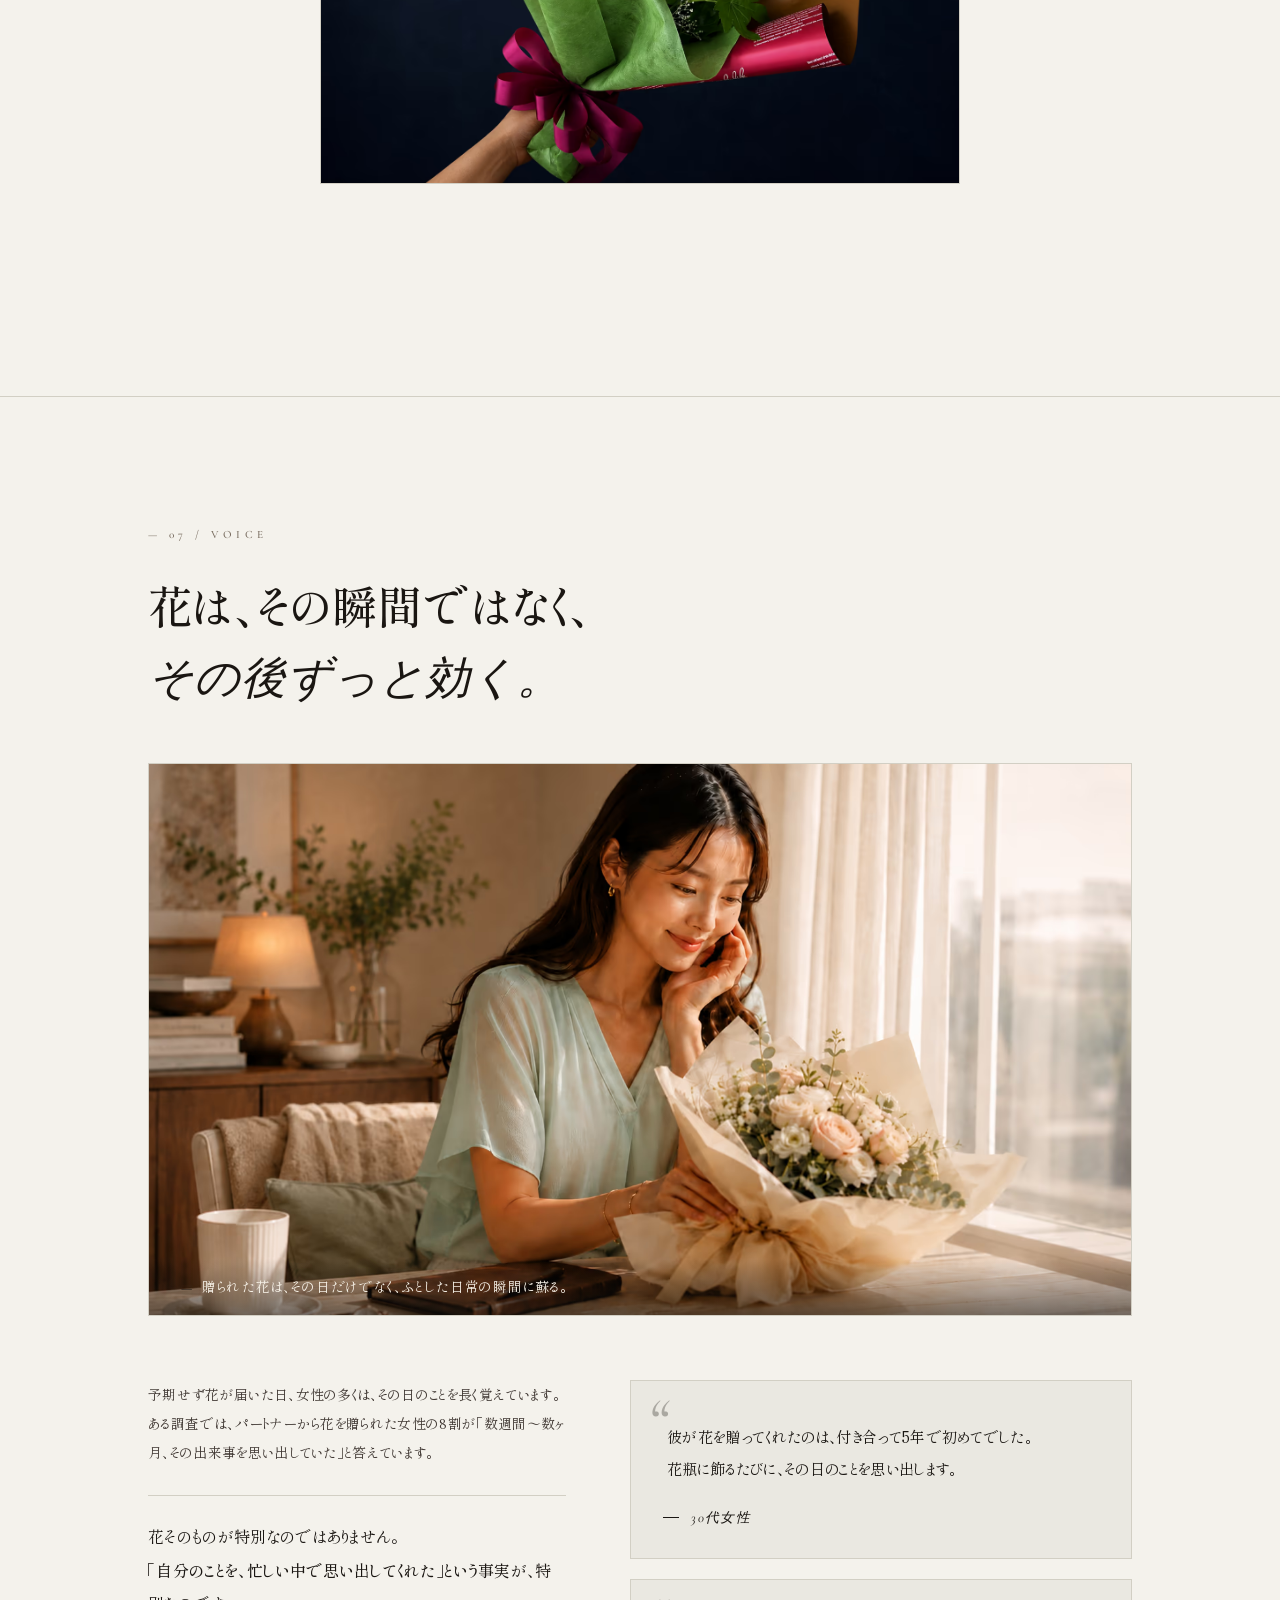
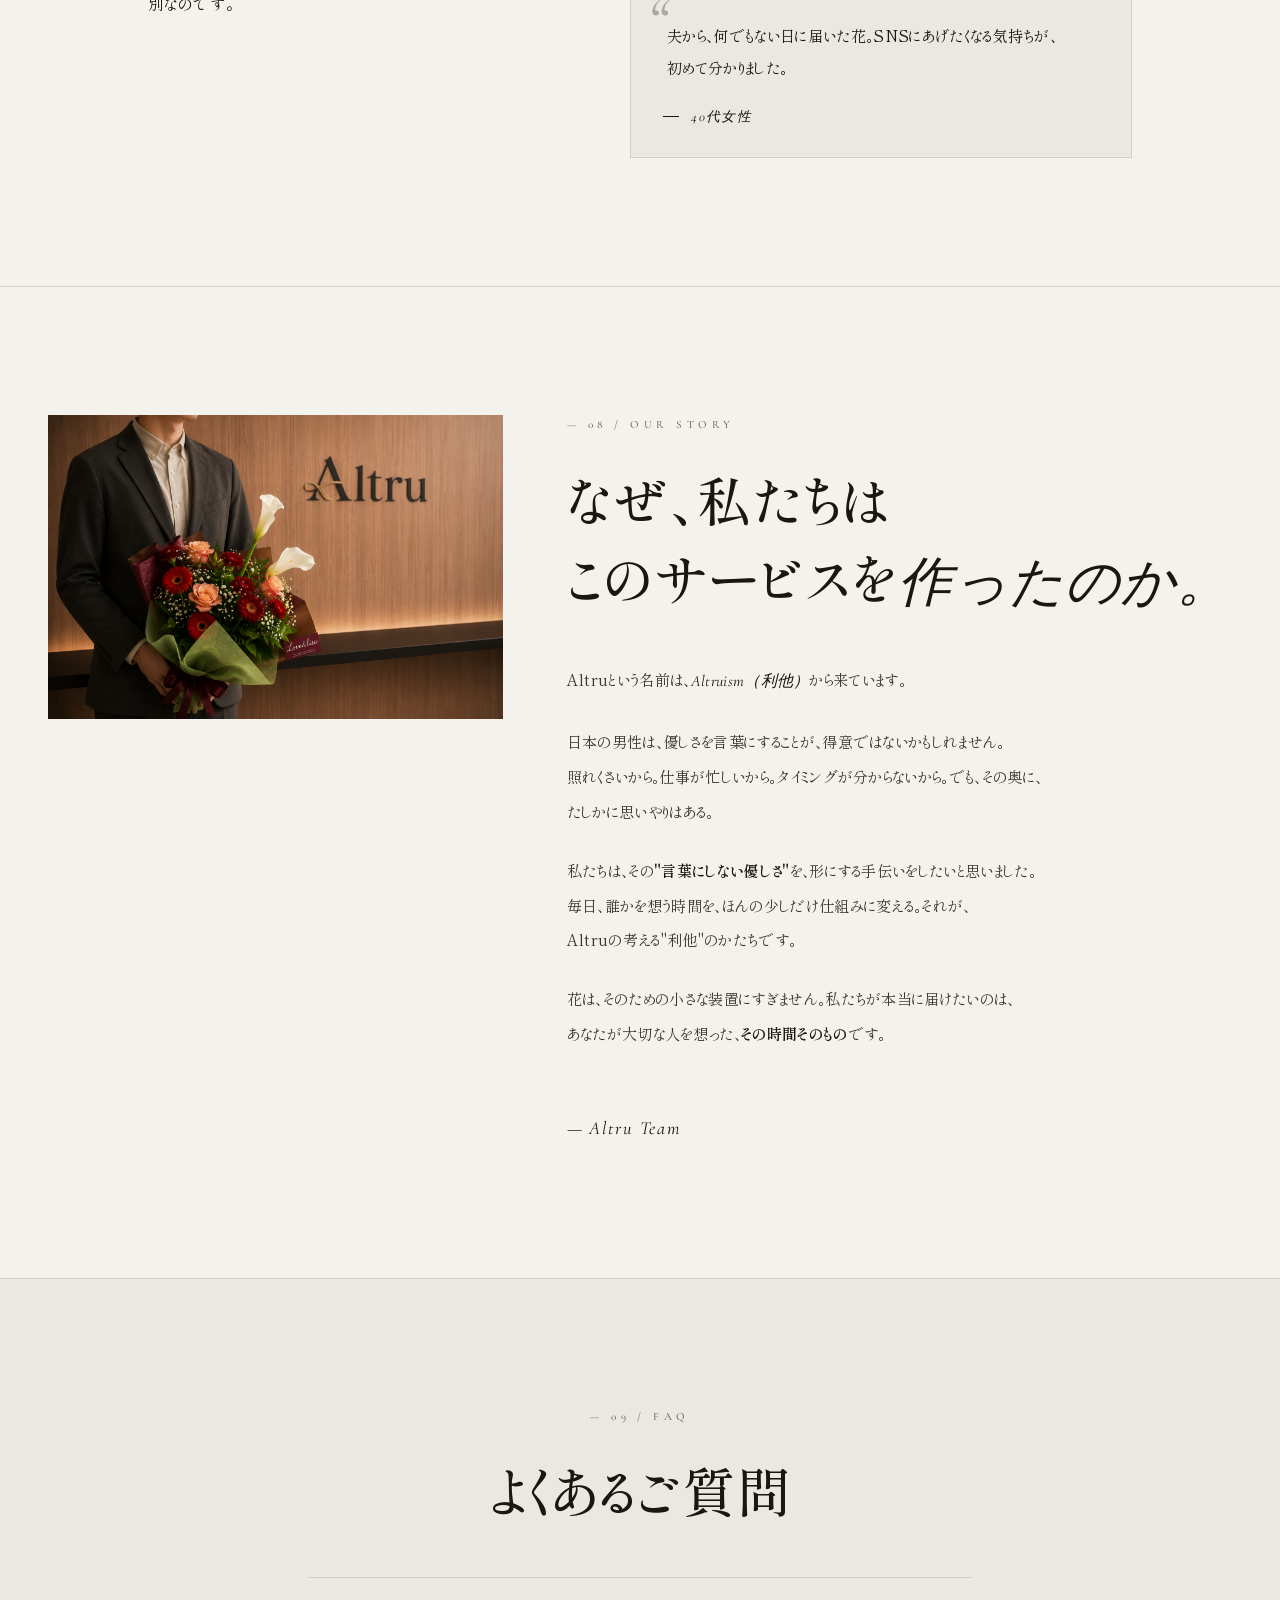
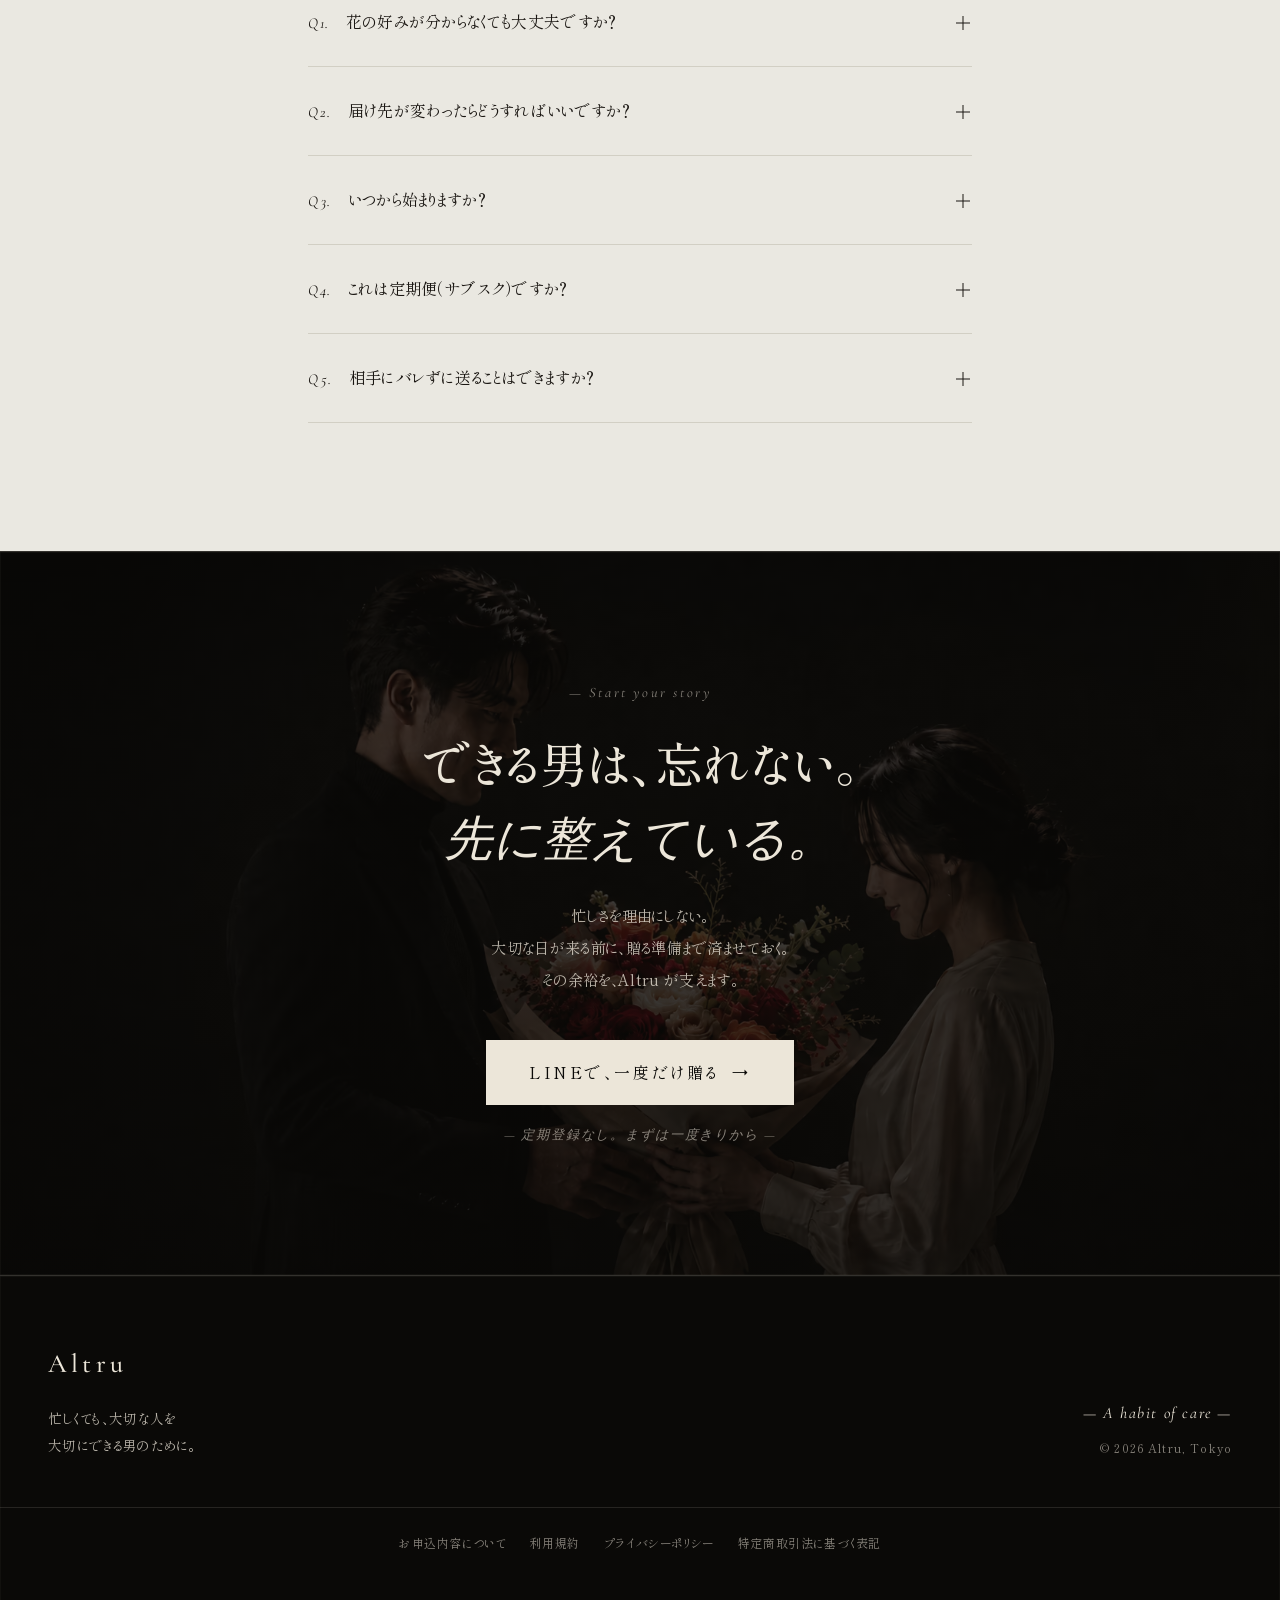
==== commit c1b52245: "feat(lp): refresh FV copy — memory-focused headline + LINE CTA + micro proof - eyebrow: '想いを、まず一度だけ形" ====
--- a/index.html
+++ b/index.html
@@ -349,7 +349,26 @@
   z-index: 5;
   display: inline-flex;
   align-items: center;
+  flex-wrap: wrap;
+  justify-content: center;
   gap: 0.9rem;
+}
+.hero-fv__micro {
+  flex-basis: 100%;
+  text-align: center;
+  margin: 0.35rem 0 0;
+  font-family: 'Shippori Mincho', serif;
+  font-size: clamp(0.7rem, 0.85vw, 0.82rem);
+  letter-spacing: 0.06em;
+  color: var(--ink-soft);
+  opacity: 0.85;
+  text-shadow: 0 1px 2px rgba(255, 255, 255, 0.4);
+}
+.hero-fv-cta-band .hero-fv__micro {
+  margin: 0.4rem 0 0;
+  opacity: 0.7;
+  text-shadow: none;
+  color: var(--ink-soft);
 }
 .hero-fv__cta {
   display: inline-flex;
@@ -3044,29 +3063,33 @@
     <source type="image/webp" media="(max-width: 768px)" srcset="a_FV_Mobile_v4.webp">
     <source type="image/webp" srcset="a_FV_Desktop_v3.webp">
     <source media="(max-width: 768px)" srcset="a_FV_Mobile_v4.png">
-    <img src="a_FV_Desktop_v3.png" alt="Altru — まず一度だけ、彼女・奥さまのもとへ花を贈る「はじめの一束」。定期登録なし。" loading="eager" fetchpriority="high" decoding="async" width="1672" height="941">
+    <img src="a_FV_Desktop_v3.png" alt="Altru — 彼女の記憶に、あなたを残す一束を。LINEで季節の花束を、あなたの名義で。" loading="eager" fetchpriority="high" decoding="async" width="1672" height="941">
   </picture>
 
   <div class="hero-fv__copy">
     <div class="hero-fv__logo">Altru</div>
-    <p class="hero-fv__eyebrow">想いを、まず一度だけ形にする。</p>
+    <p class="hero-fv__eyebrow">大切な人を、ちゃんと喜ばせる男でいる。</p>
     <h1 class="hero-fv__hl">
-      まず、一度だけ。<br>あの人へ、<br>はじめの一束を。
+      彼女の記憶に、<br>あなたを残す一束を。
     </h1>
-    <p class="hero-fv__sub"><em>Just once.</em> No&nbsp;strings.</p>
+    <p class="hero-fv__sub"><em>Make her day.</em> Stay&nbsp;unforgettable.</p>
     <p class="hero-fv__body">
-      花選びもカードも配送も、Altruにおまかせ。定期の登録はありません。まず一度だけ贈ってみて、続けるかどうかは、あの人の反応を見てから決めればいい。
+      花選びも、カードも、配送も、Altruが代行。<br>
+      LINEで希望を伝えるだけで、あなたの名義で<br>
+      季節の花束を届けます。<br>
+      まずは一束から。気に入ったら、続ければいい。
     </p>
   </div>
 
   <div class="hero-fv__cta-group">
     <a href="https://lin.ee/osZSS6P" class="hero-fv__cta hero-fv__cta--primary" onclick="fbq('track','Lead');">
-      <span class="hero-fv__cta-label">LINEで、一度だけ贈る</span>
+      <span class="hero-fv__cta-label">LINEで花を贈る</span>
       <span class="arrow">→</span>
     </a>
     <a href="#steps" class="hero-fv__cta hero-fv__cta--secondary">
-      <span class="hero-fv__cta-label">詳しく見る</span>
+      <span class="hero-fv__cta-label">贈り方を見る</span>
     </a>
+    <p class="hero-fv__micro">一度きりOK ／ 定期契約なし ／ あなたの名義でお届け</p>
   </div>
 
   <div class="hero-fv__scroll">
@@ -3078,12 +3101,13 @@
 <!-- ============ FV直下 mobile専用 CTAバンド ============ -->
 <section class="hero-fv-cta-band" aria-label="申し込み導線">
   <a href="https://lin.ee/osZSS6P" class="hero-fv__cta hero-fv__cta--primary" onclick="fbq('track','Lead');">
-    <span class="hero-fv__cta-label">LINEで、一度だけ贈る</span>
+    <span class="hero-fv__cta-label">LINEで花を贈る</span>
     <span class="arrow">→</span>
   </a>
   <a href="#steps" class="hero-fv__cta hero-fv__cta--secondary">
-    <span class="hero-fv__cta-label">詳しく見る</span>
+    <span class="hero-fv__cta-label">贈り方を見る</span>
   </a>
+  <p class="hero-fv__micro">一度きりOK ／ 定期契約なし ／ あなたの名義でお届け</p>
 </section>
 
 <!-- ============ MARQUEE ============ -->
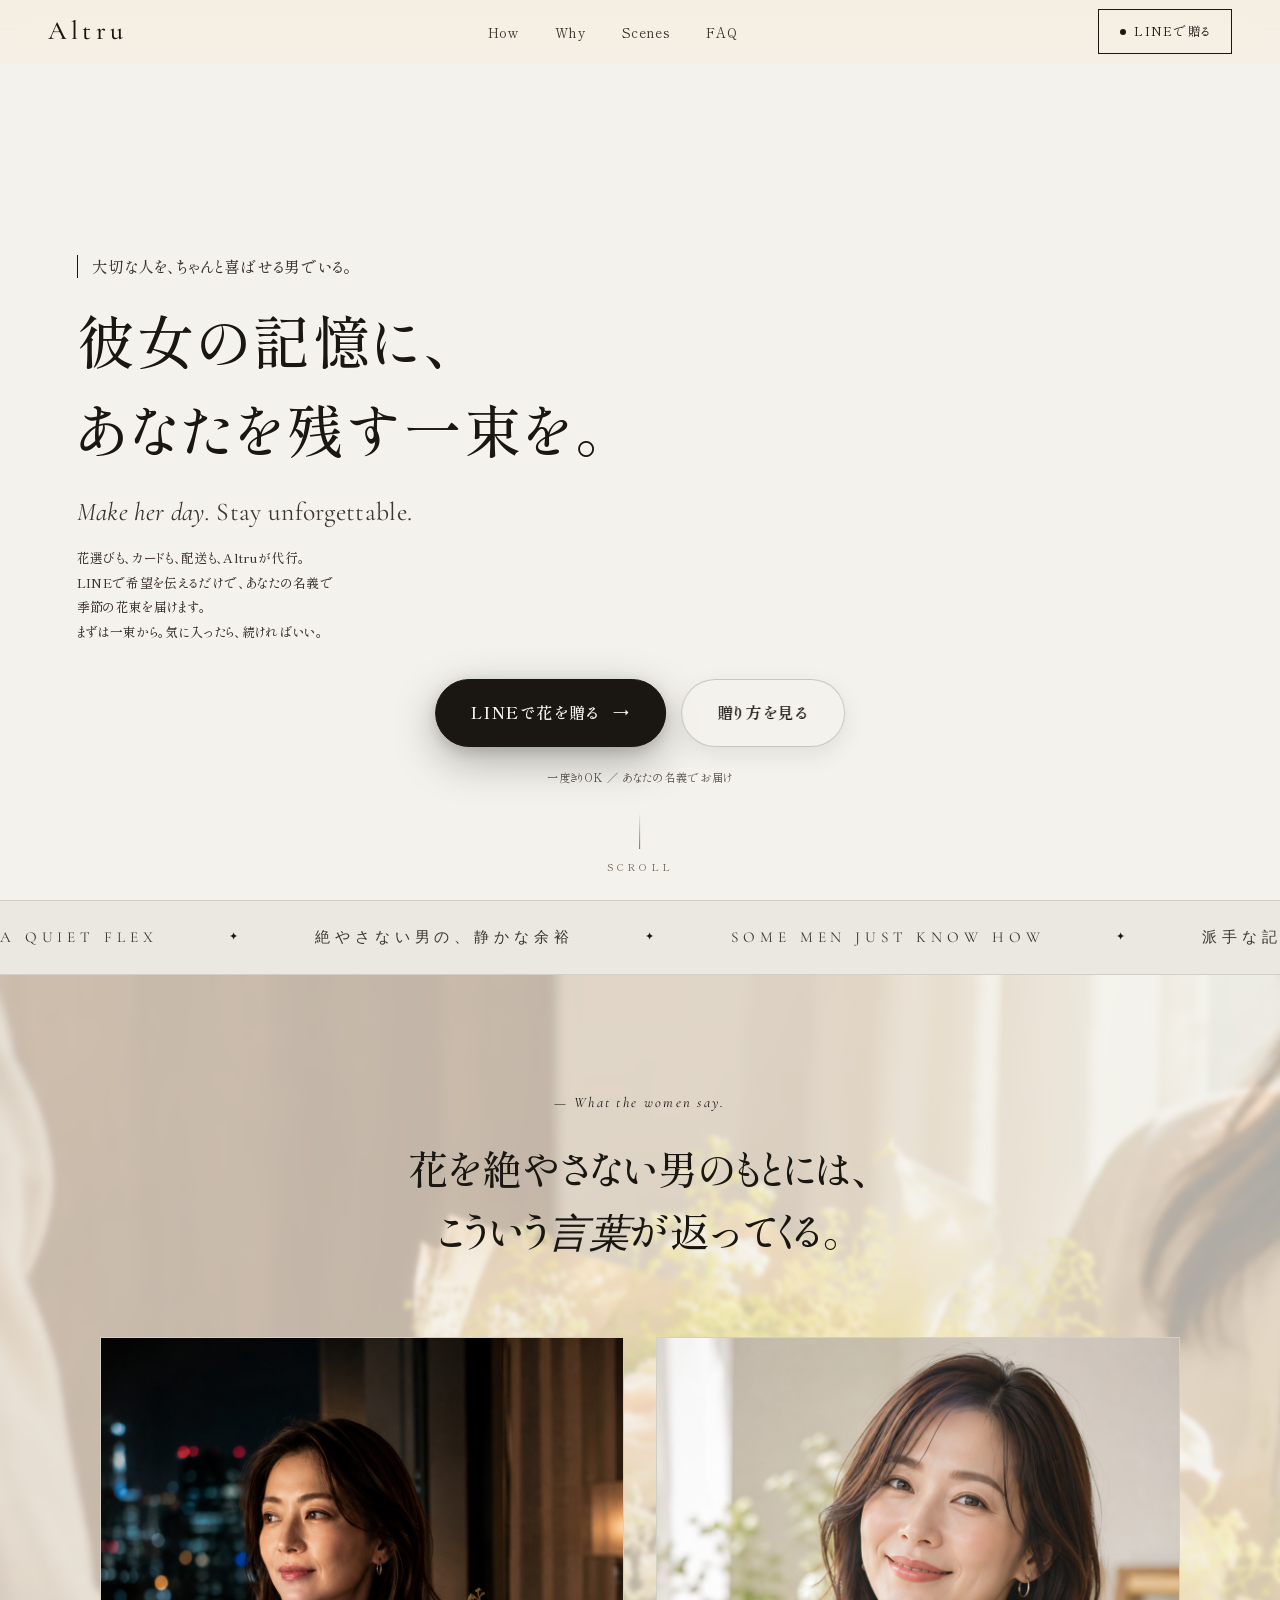
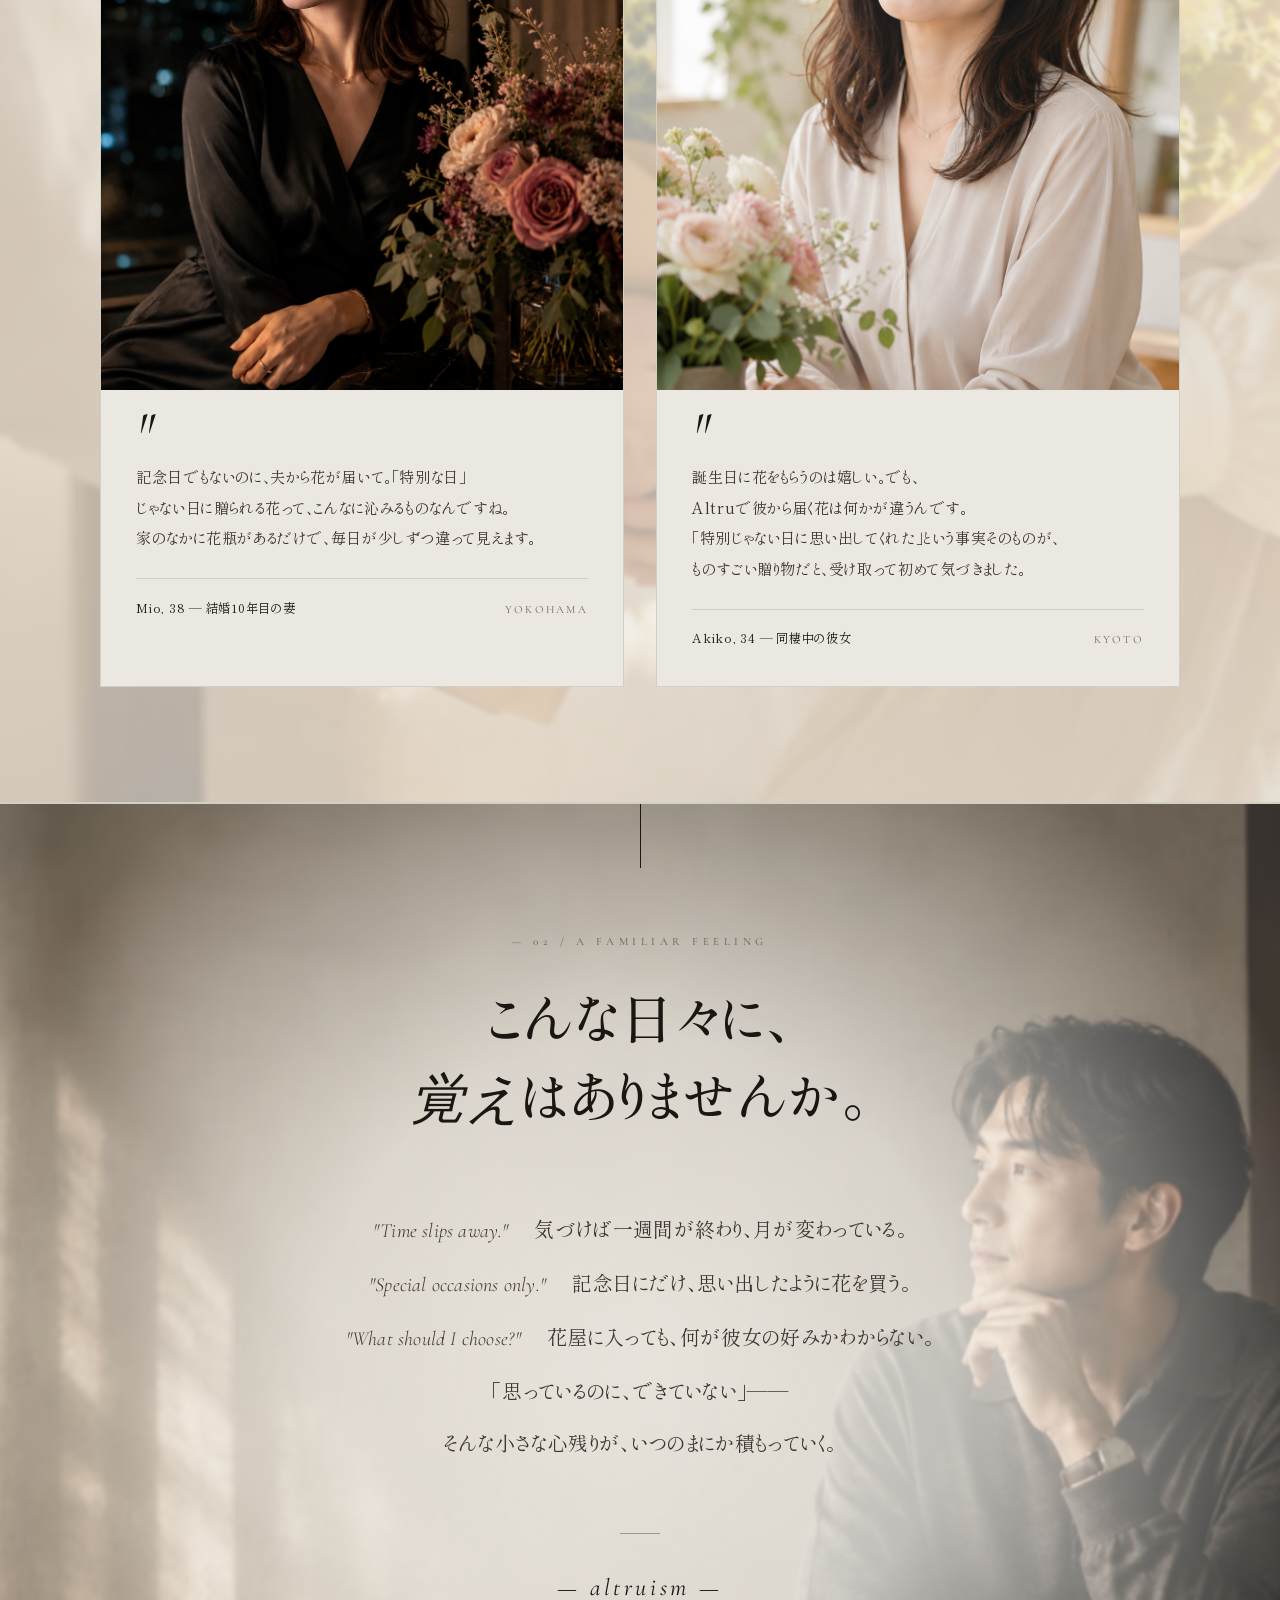
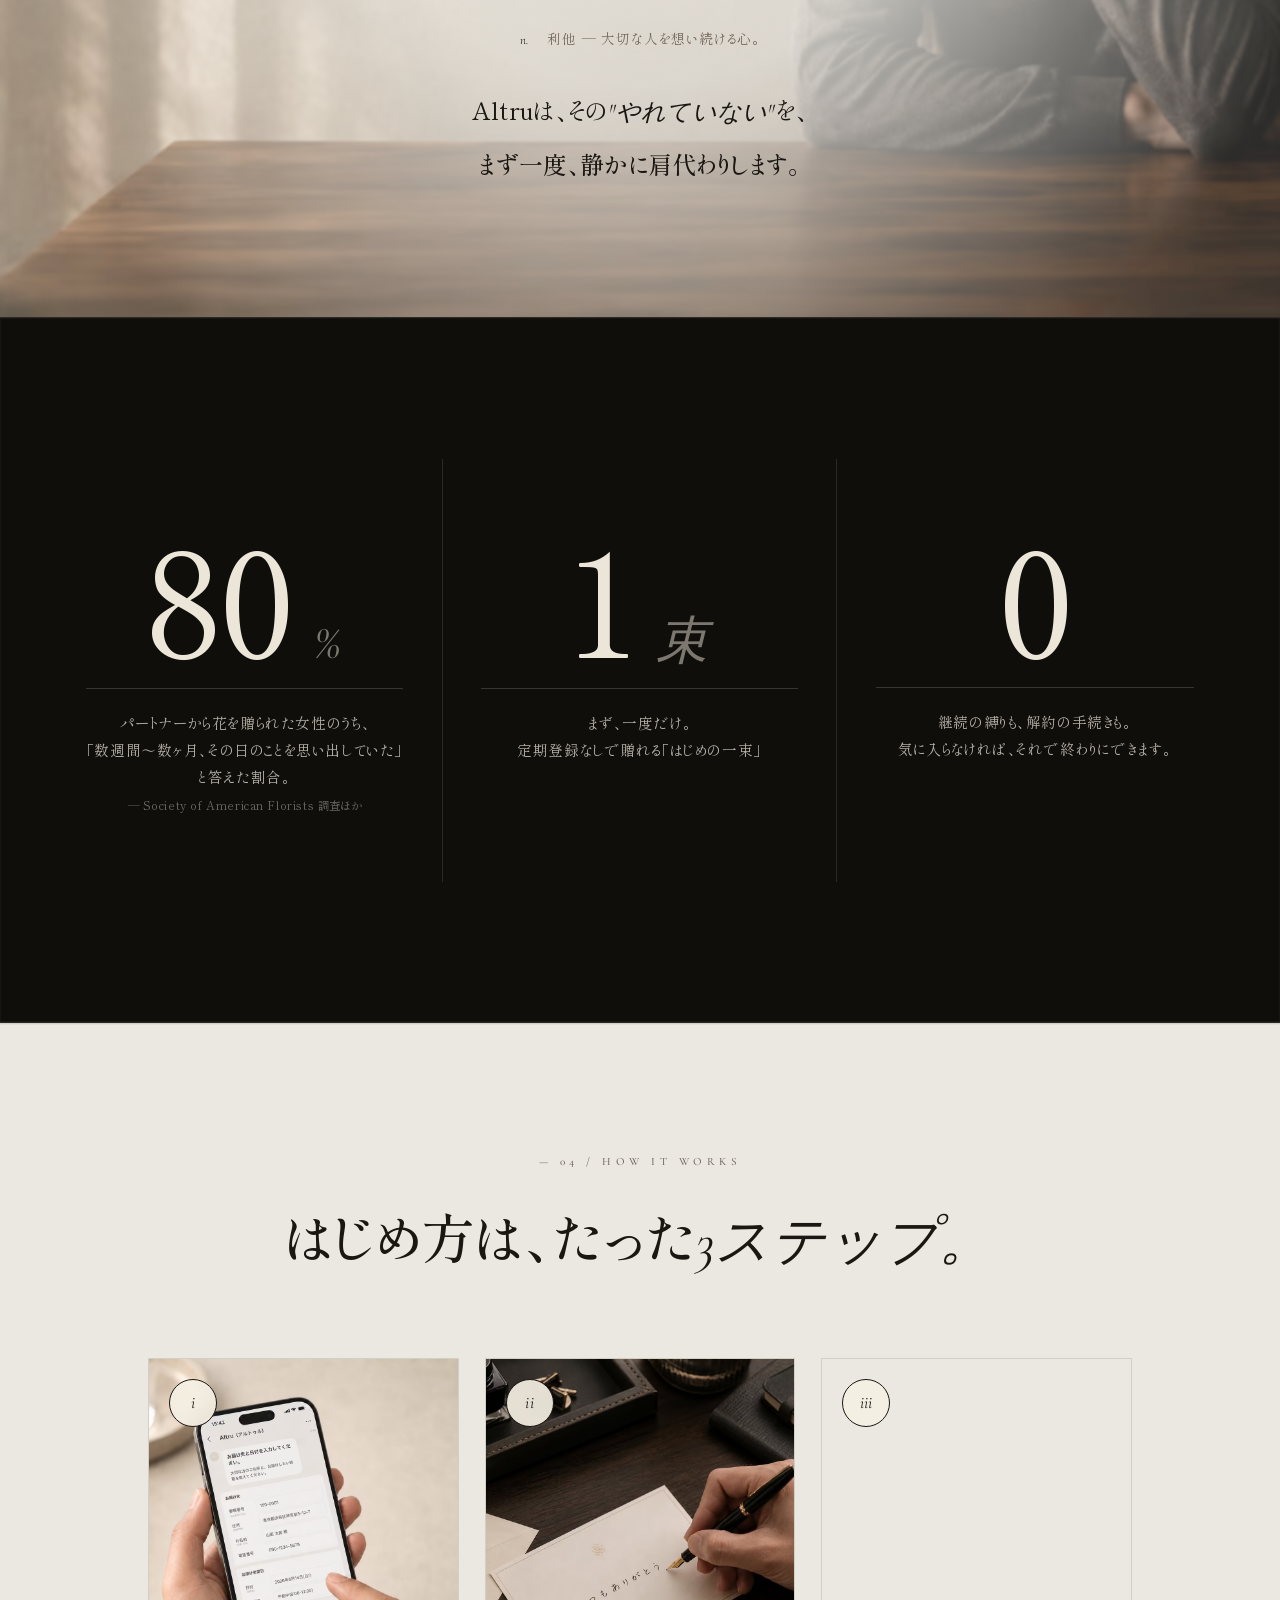
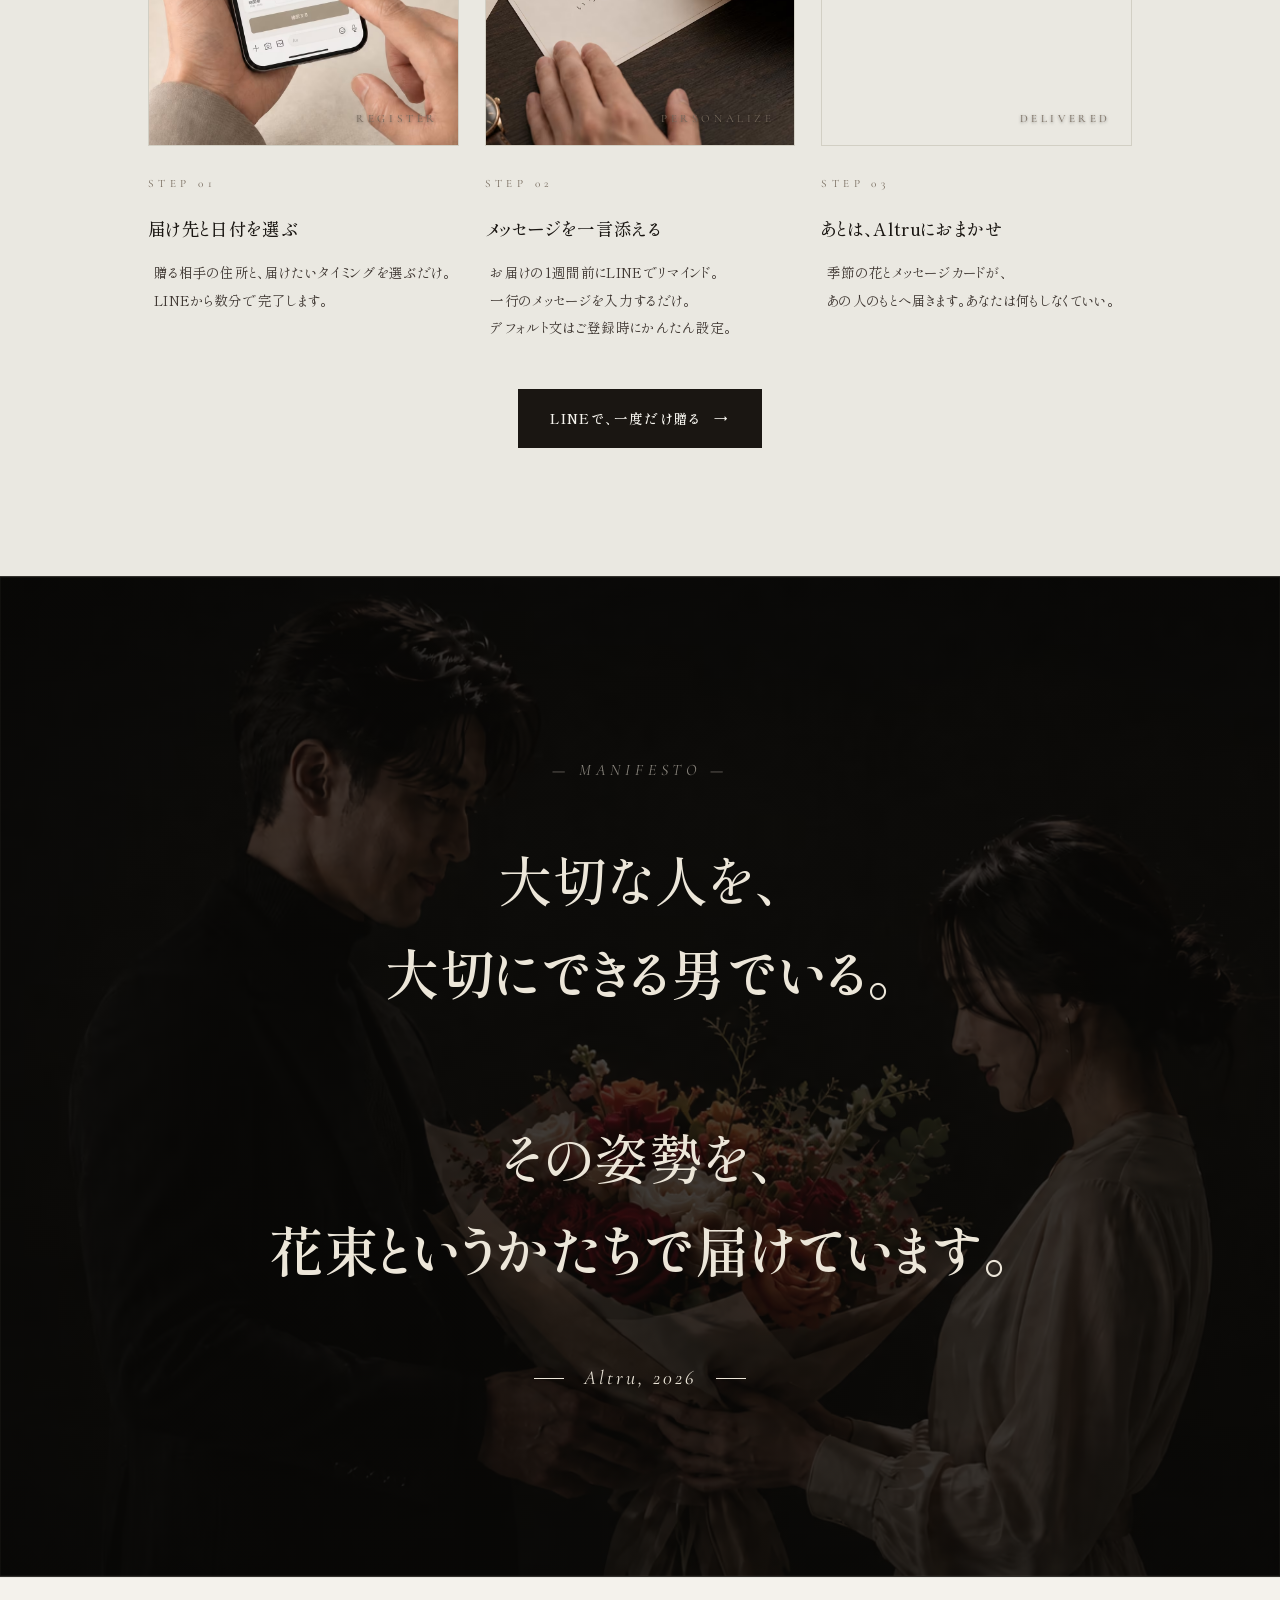
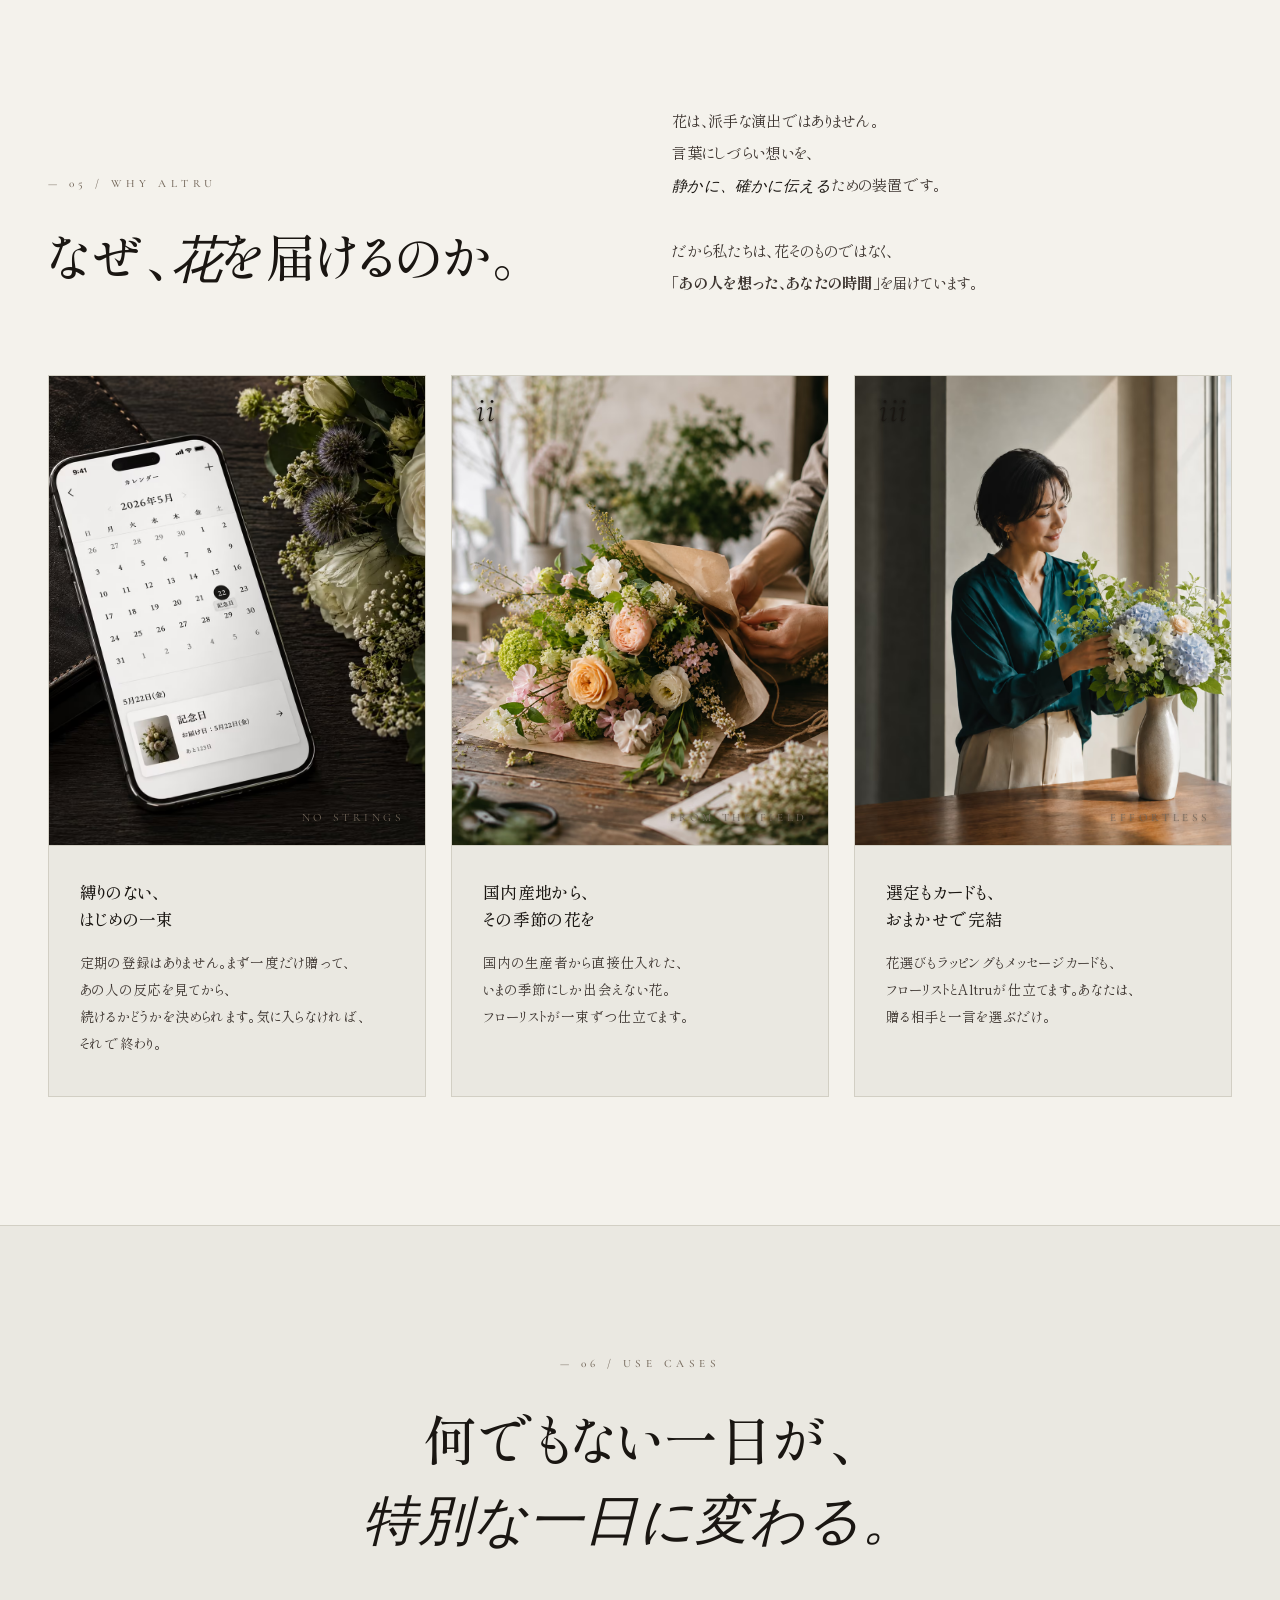
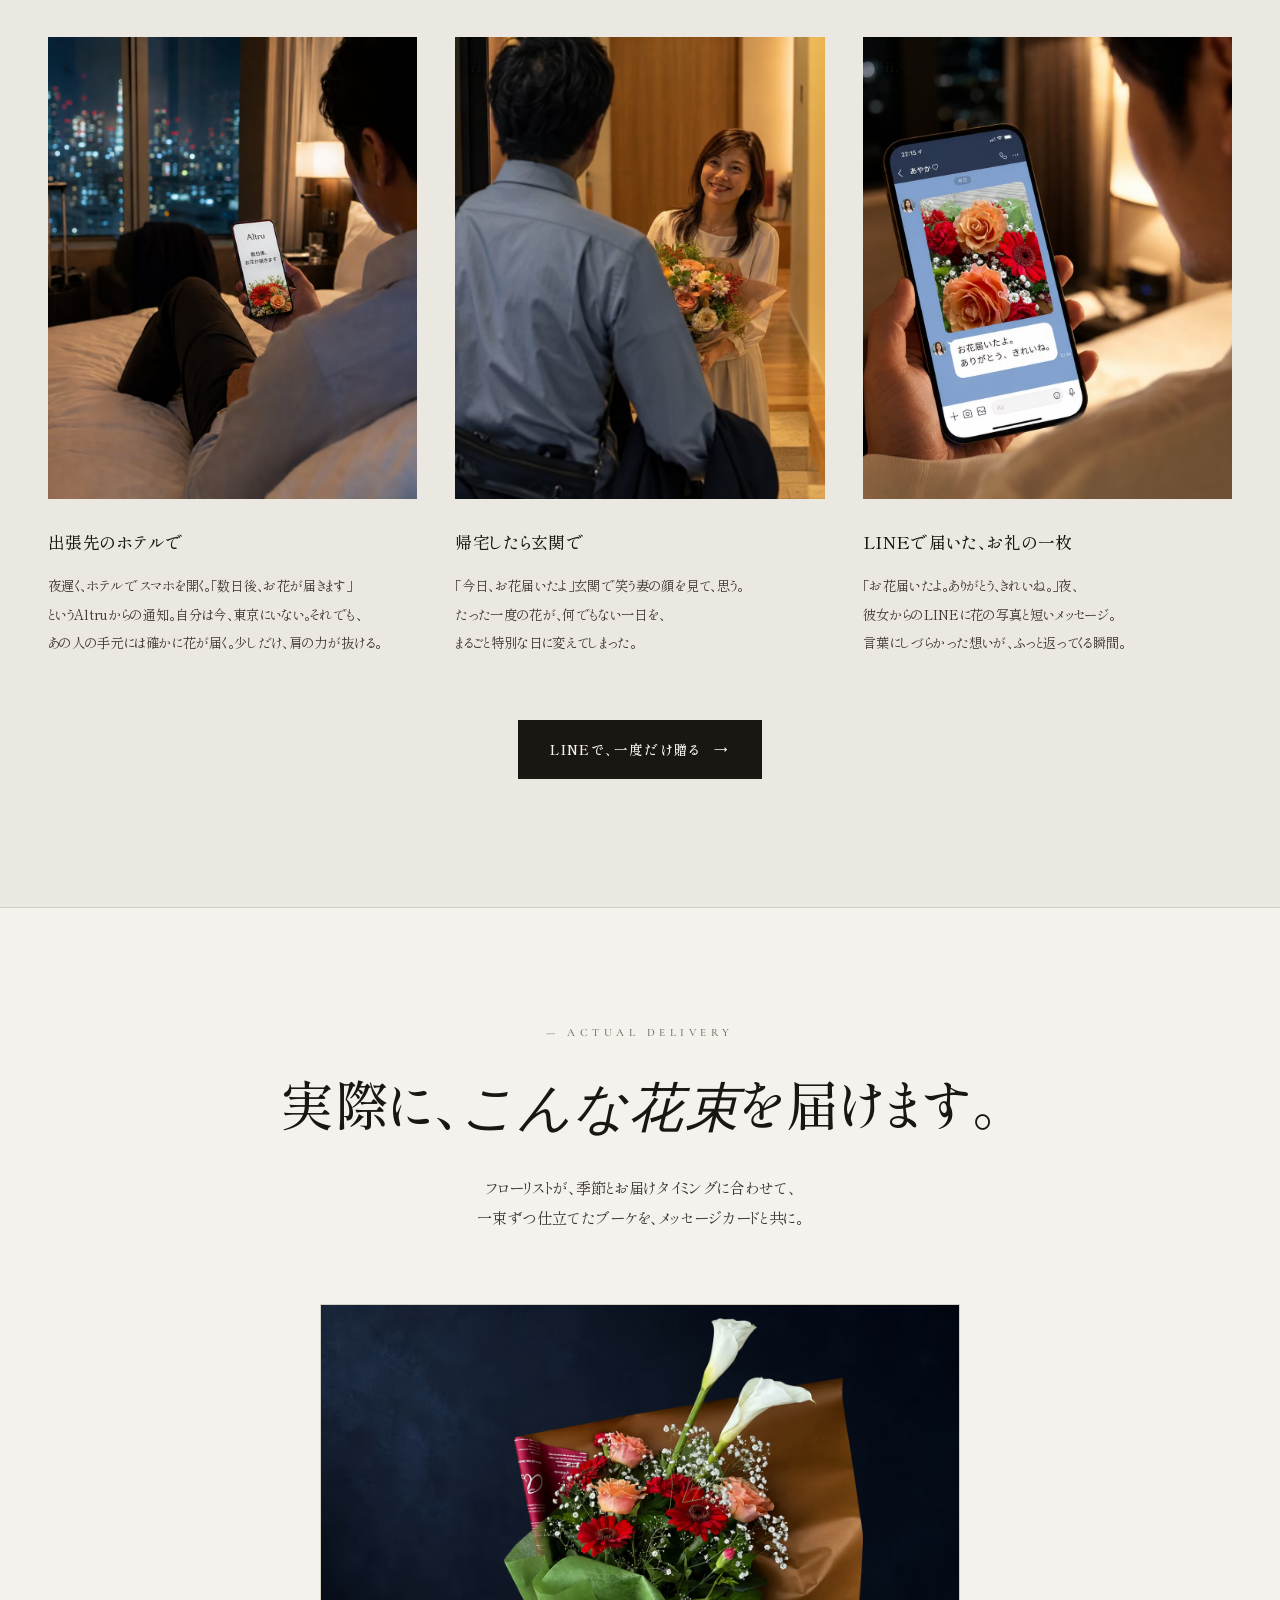
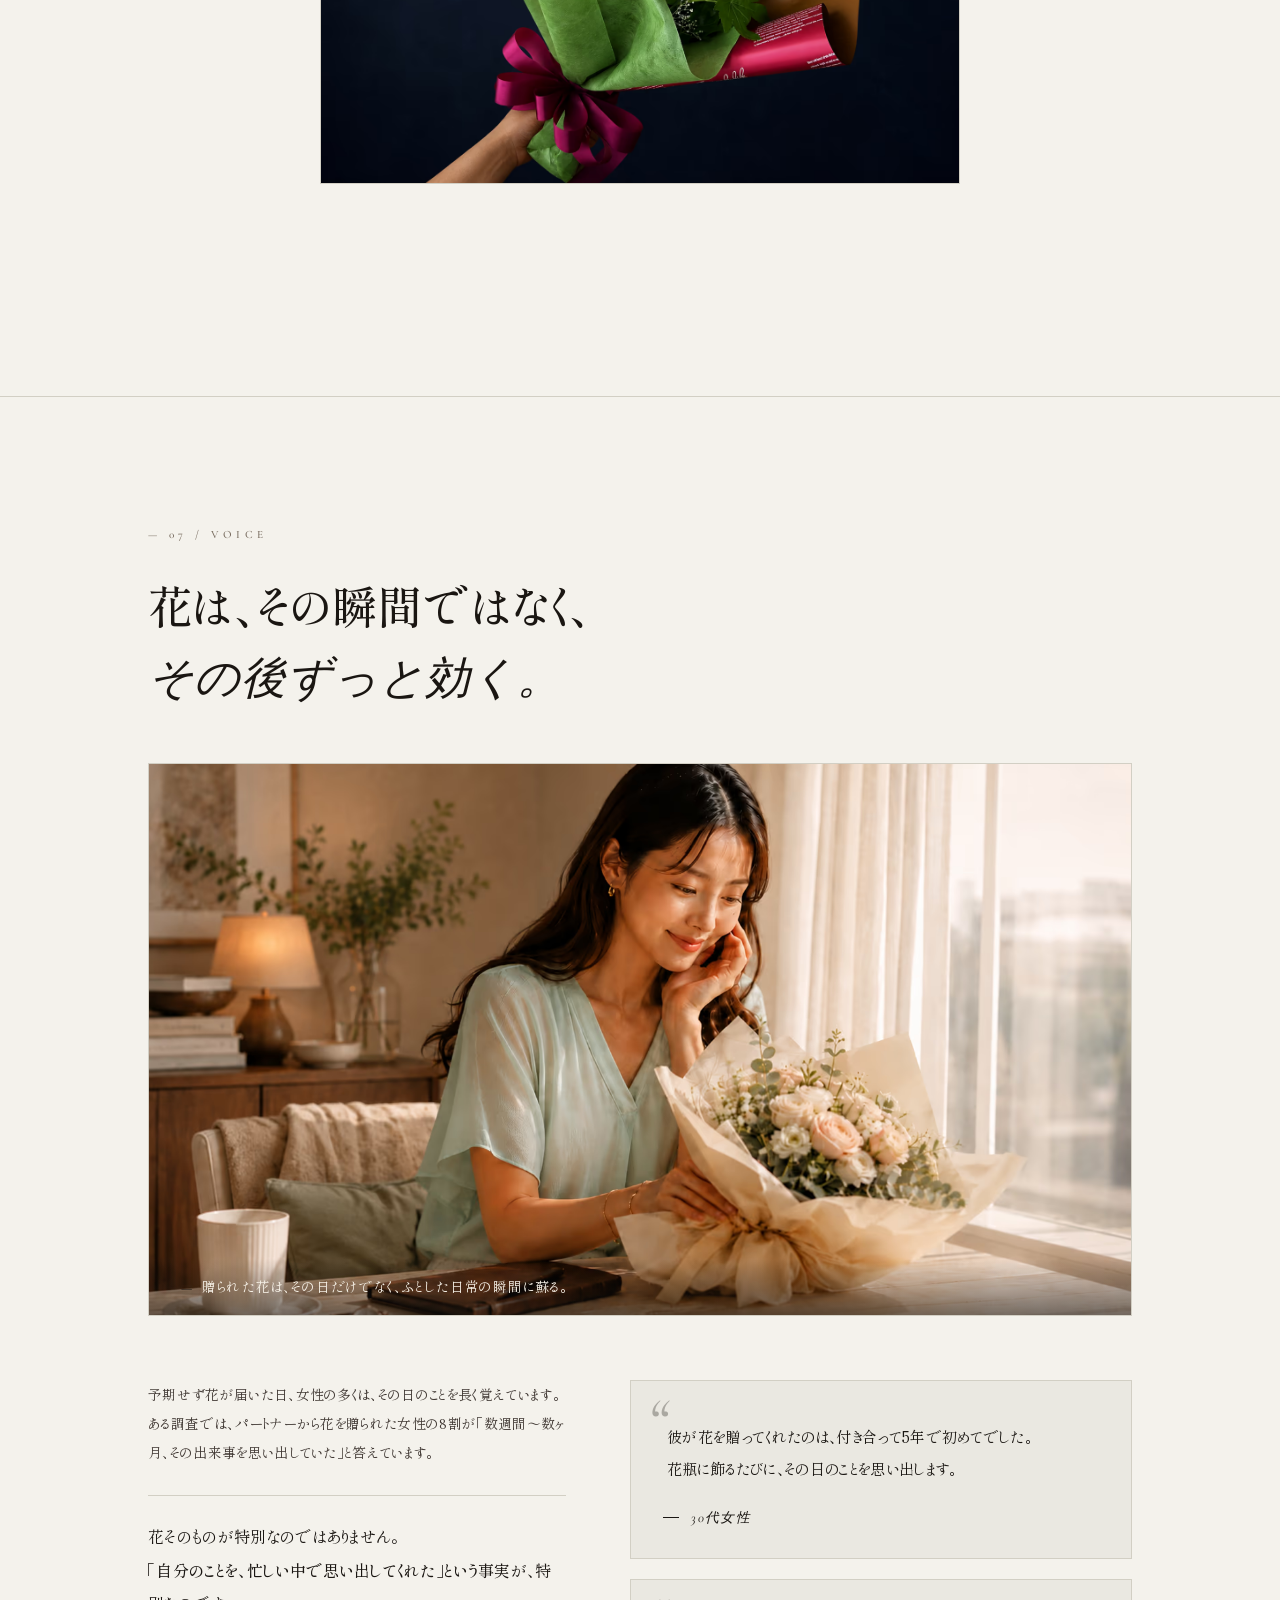
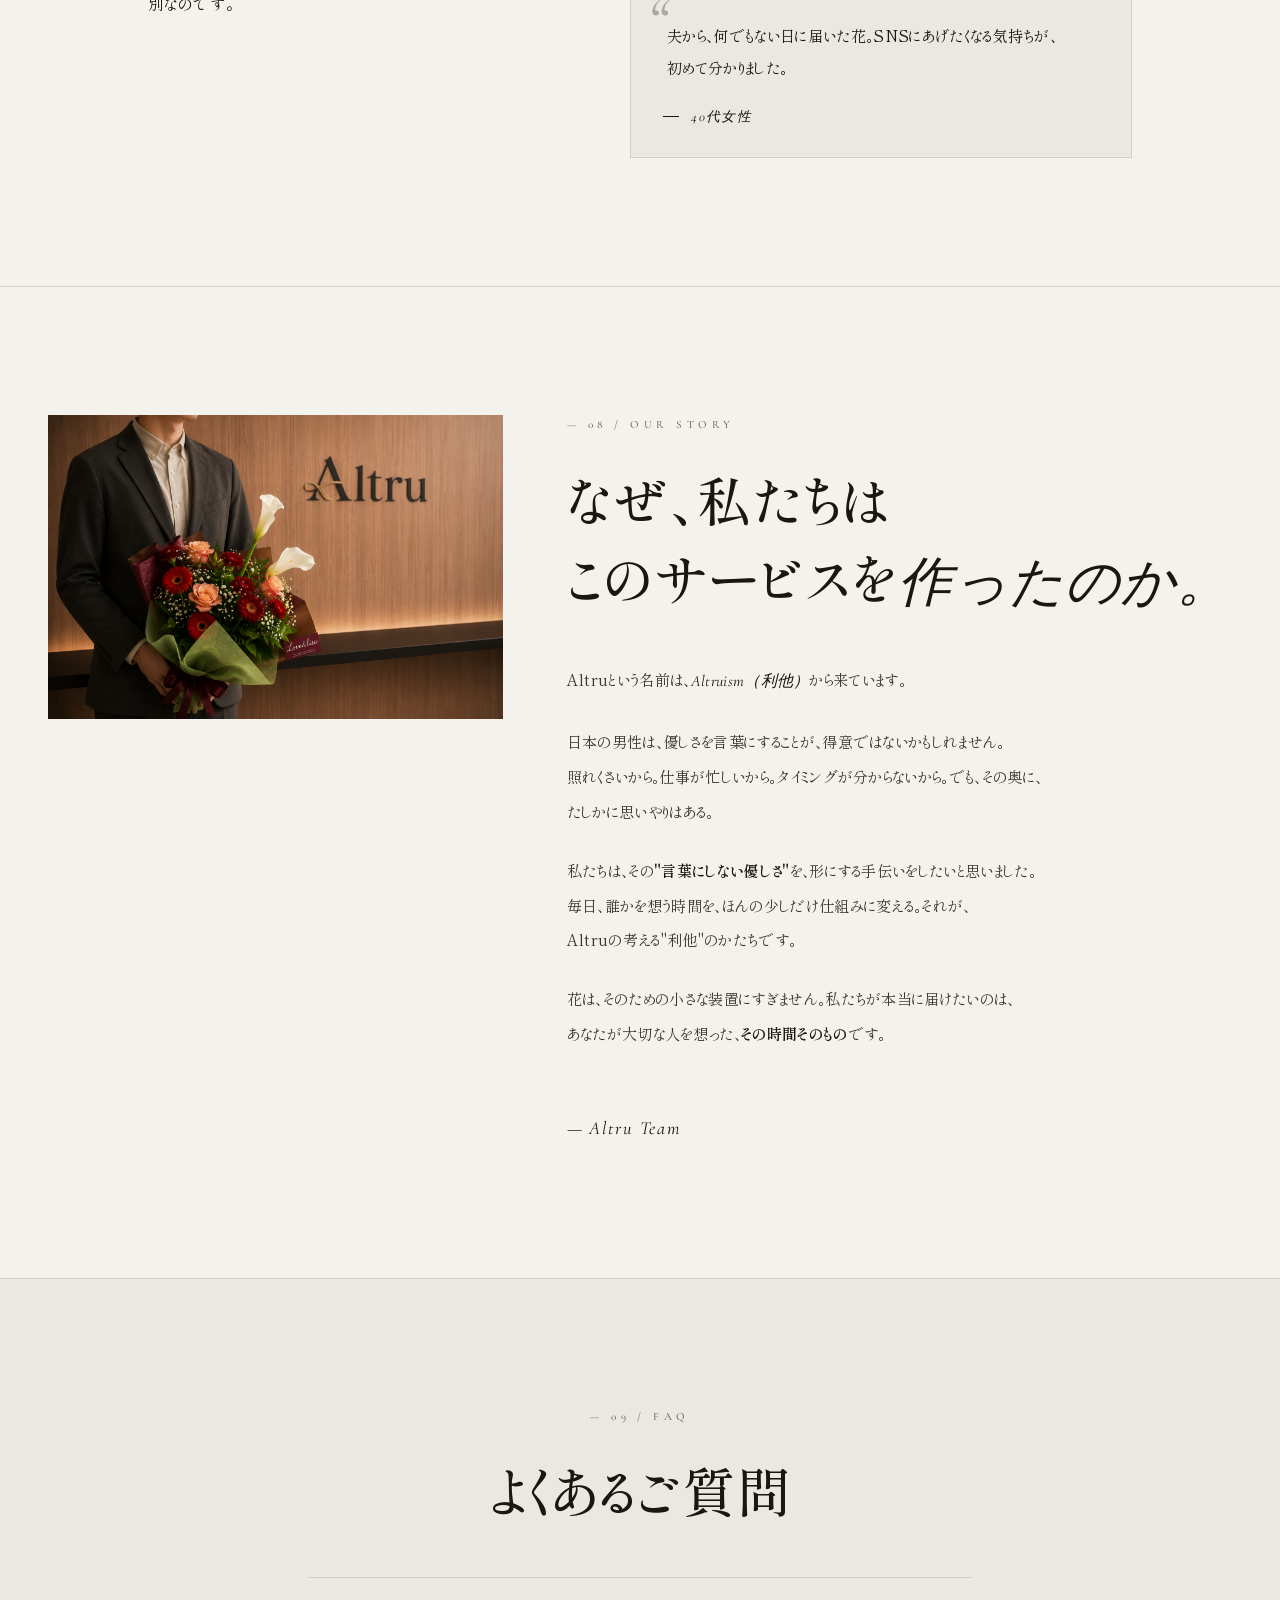
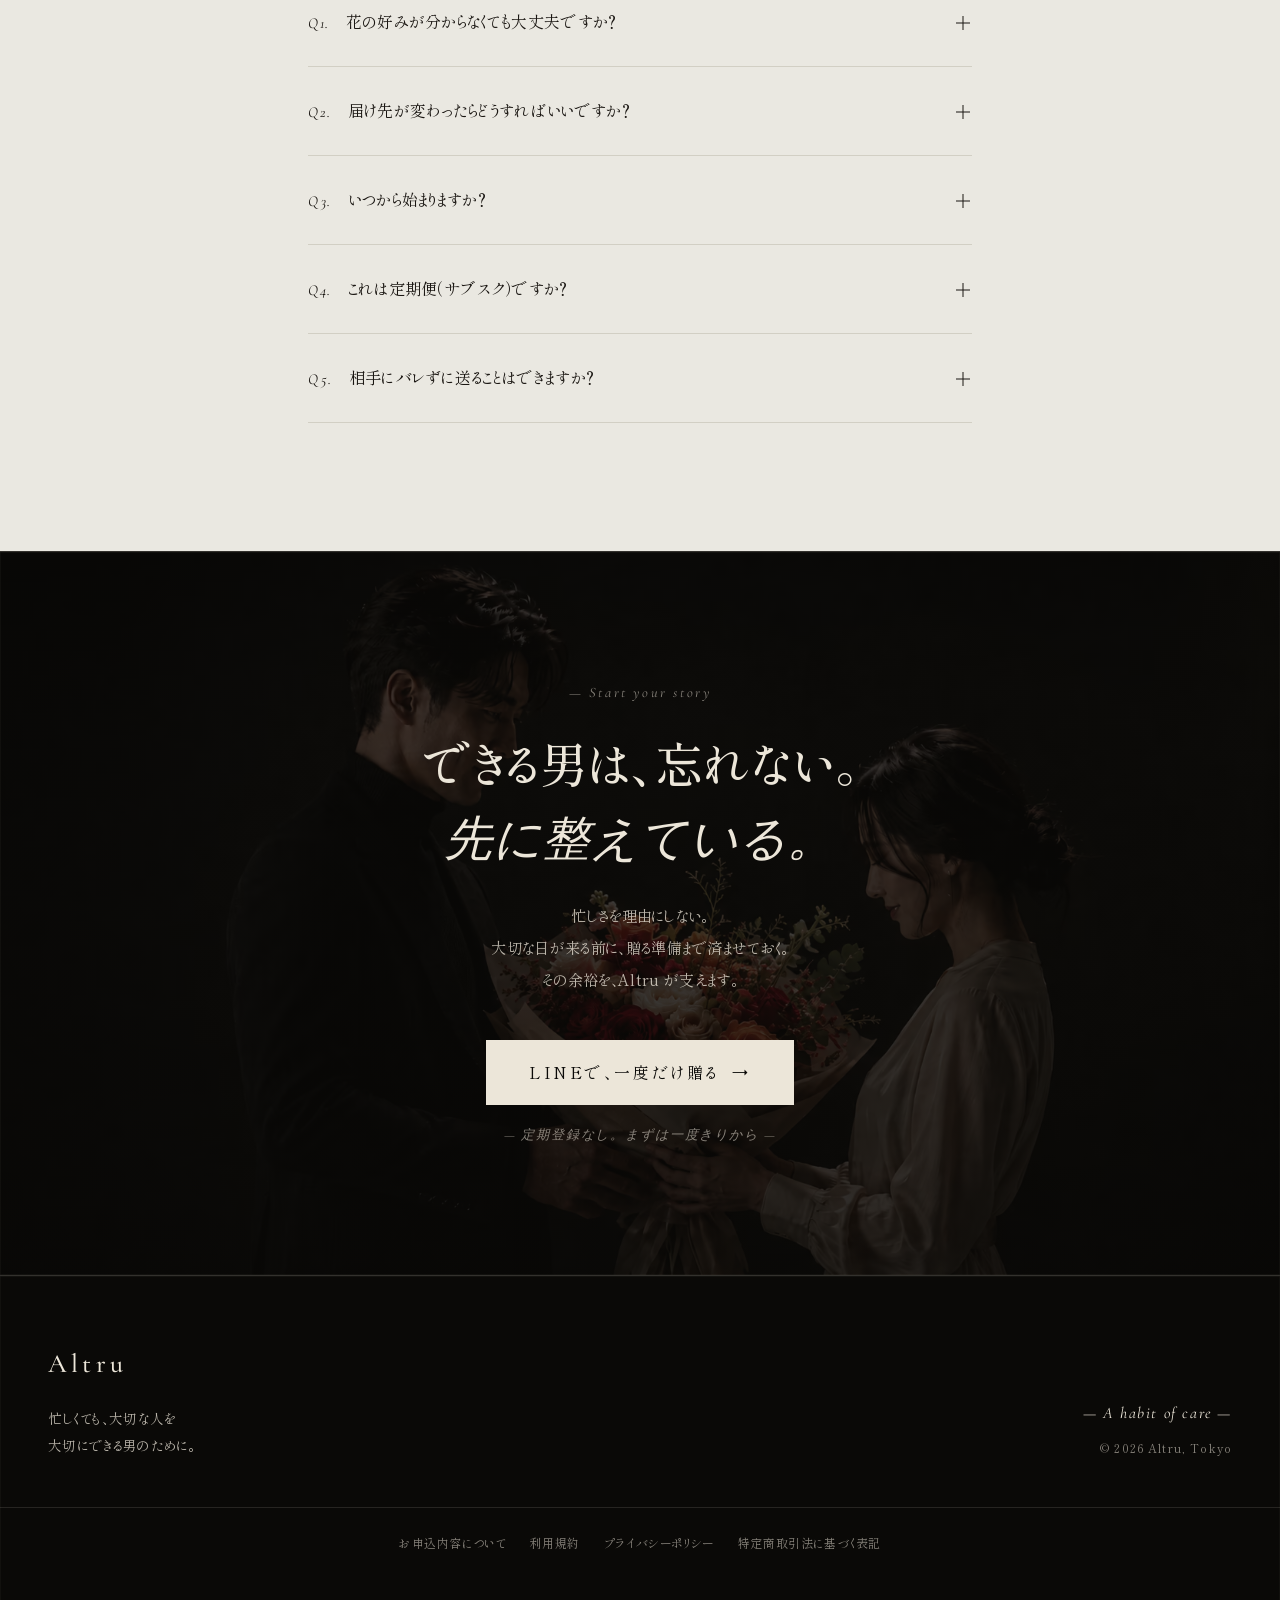
==== commit 6842efde: "fix(lp): drop '定期契約なし' from hero micro copy" ====
--- a/index.html
+++ b/index.html
@@ -3089,7 +3089,7 @@
     <a href="#steps" class="hero-fv__cta hero-fv__cta--secondary">
       <span class="hero-fv__cta-label">贈り方を見る</span>
     </a>
-    <p class="hero-fv__micro">一度きりOK ／ 定期契約なし ／ あなたの名義でお届け</p>
+    <p class="hero-fv__micro">一度きりOK ／ あなたの名義でお届け</p>
   </div>
 
   <div class="hero-fv__scroll">
@@ -3107,7 +3107,7 @@
   <a href="#steps" class="hero-fv__cta hero-fv__cta--secondary">
     <span class="hero-fv__cta-label">贈り方を見る</span>
   </a>
-  <p class="hero-fv__micro">一度きりOK ／ 定期契約なし ／ あなたの名義でお届け</p>
+  <p class="hero-fv__micro">一度きりOK ／ あなたの名義でお届け</p>
 </section>
 
 <!-- ============ MARQUEE ============ -->
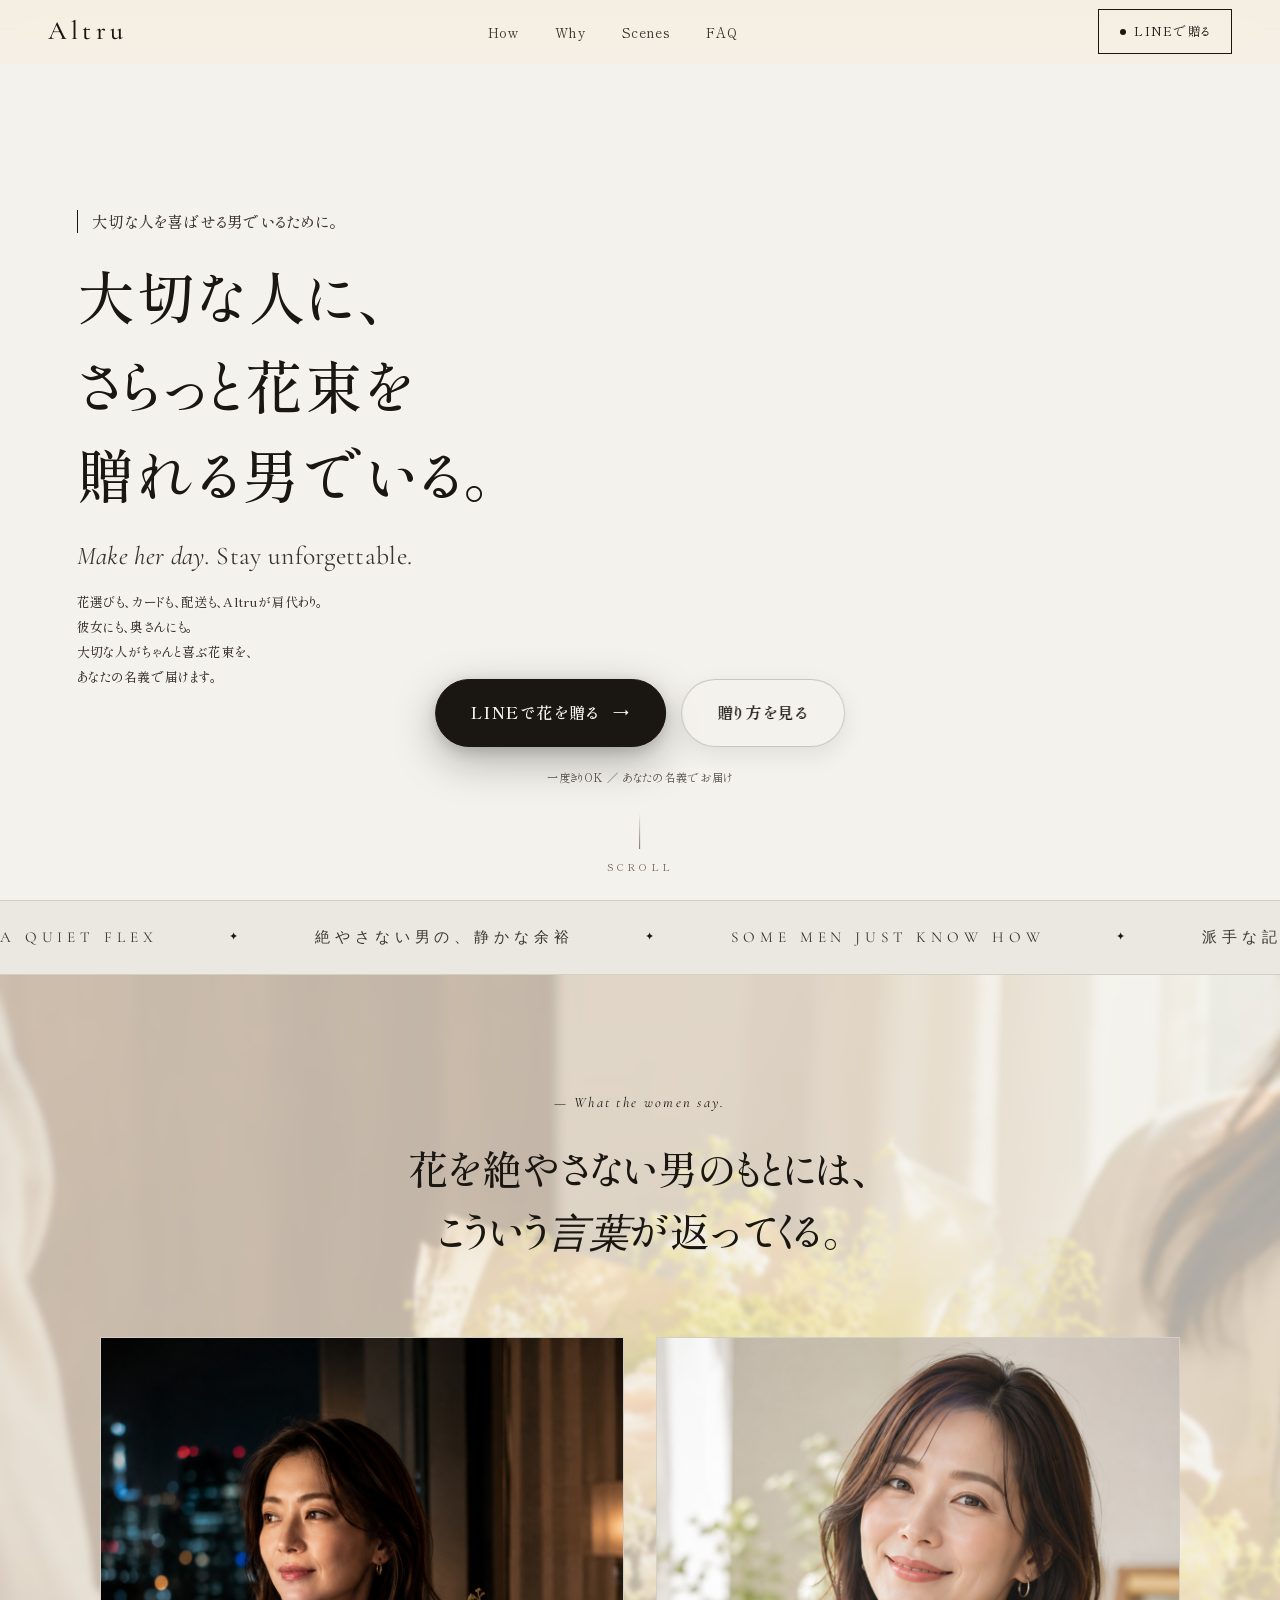
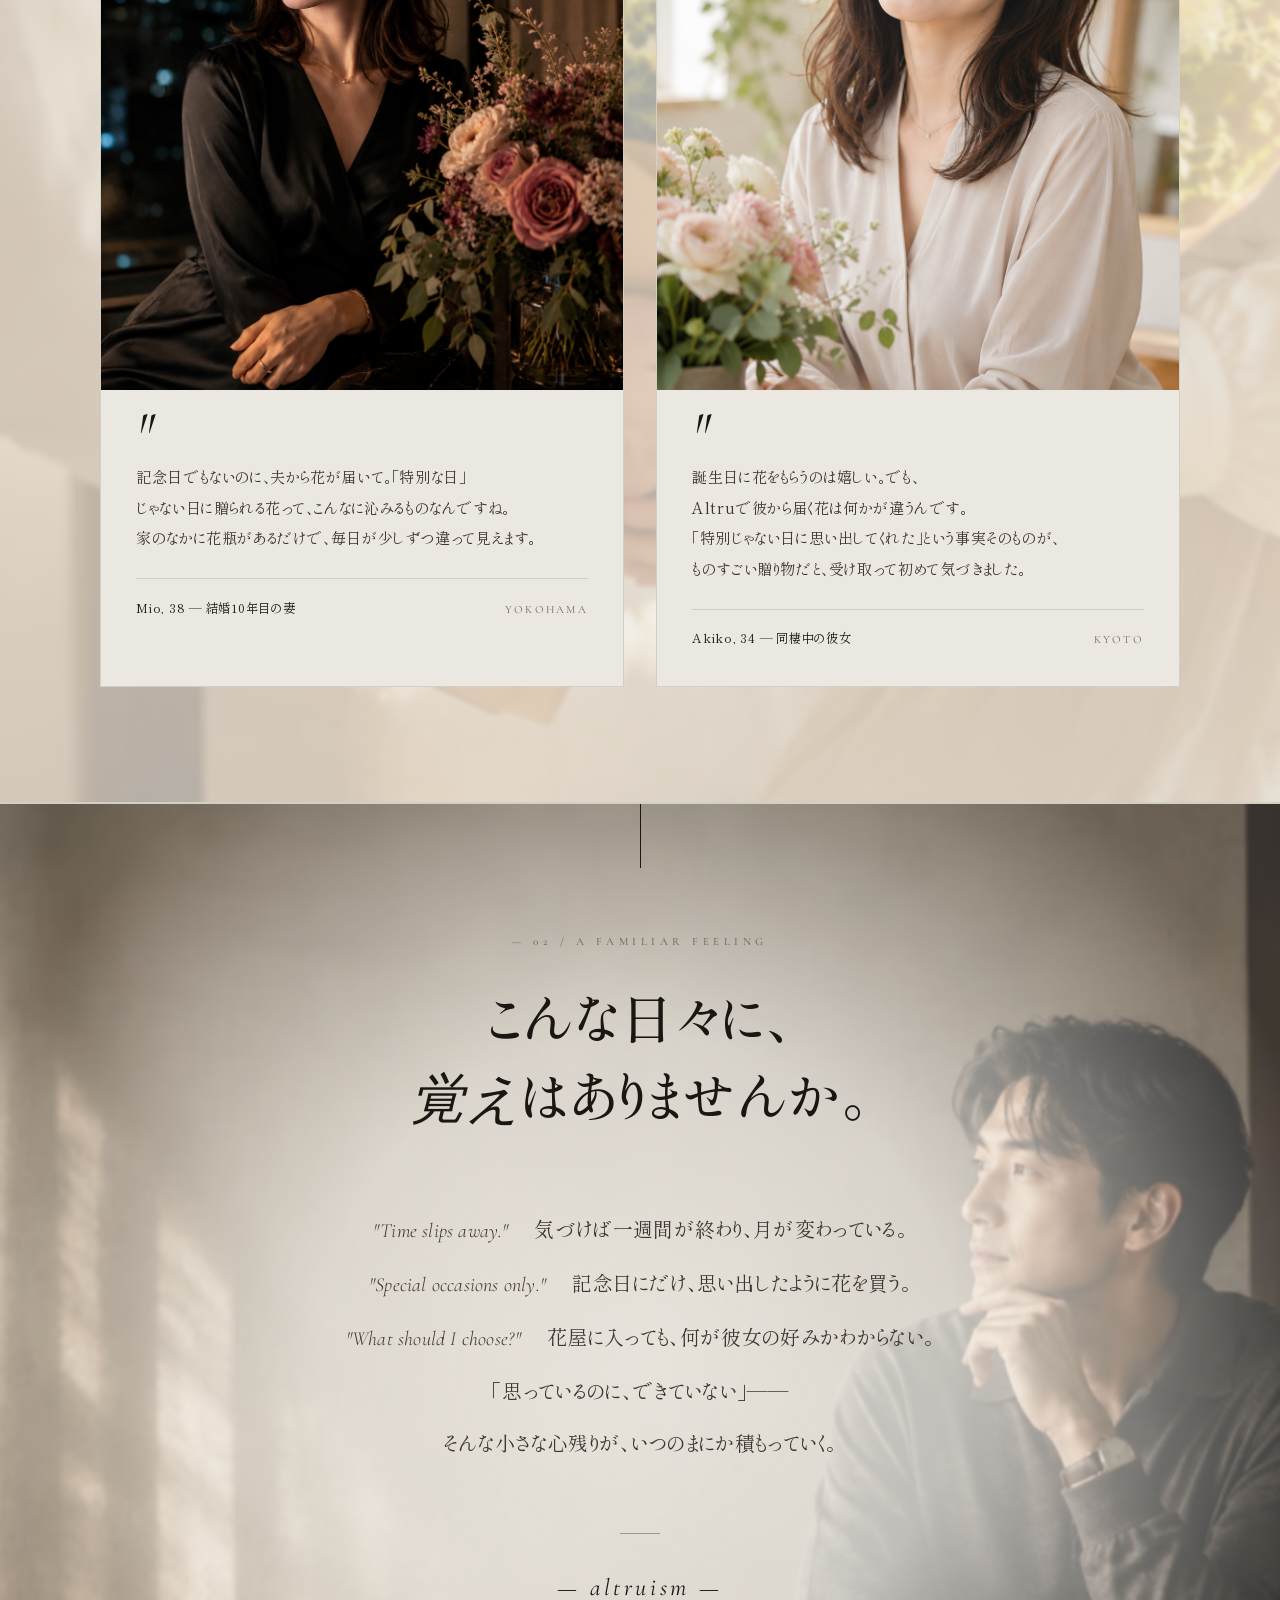
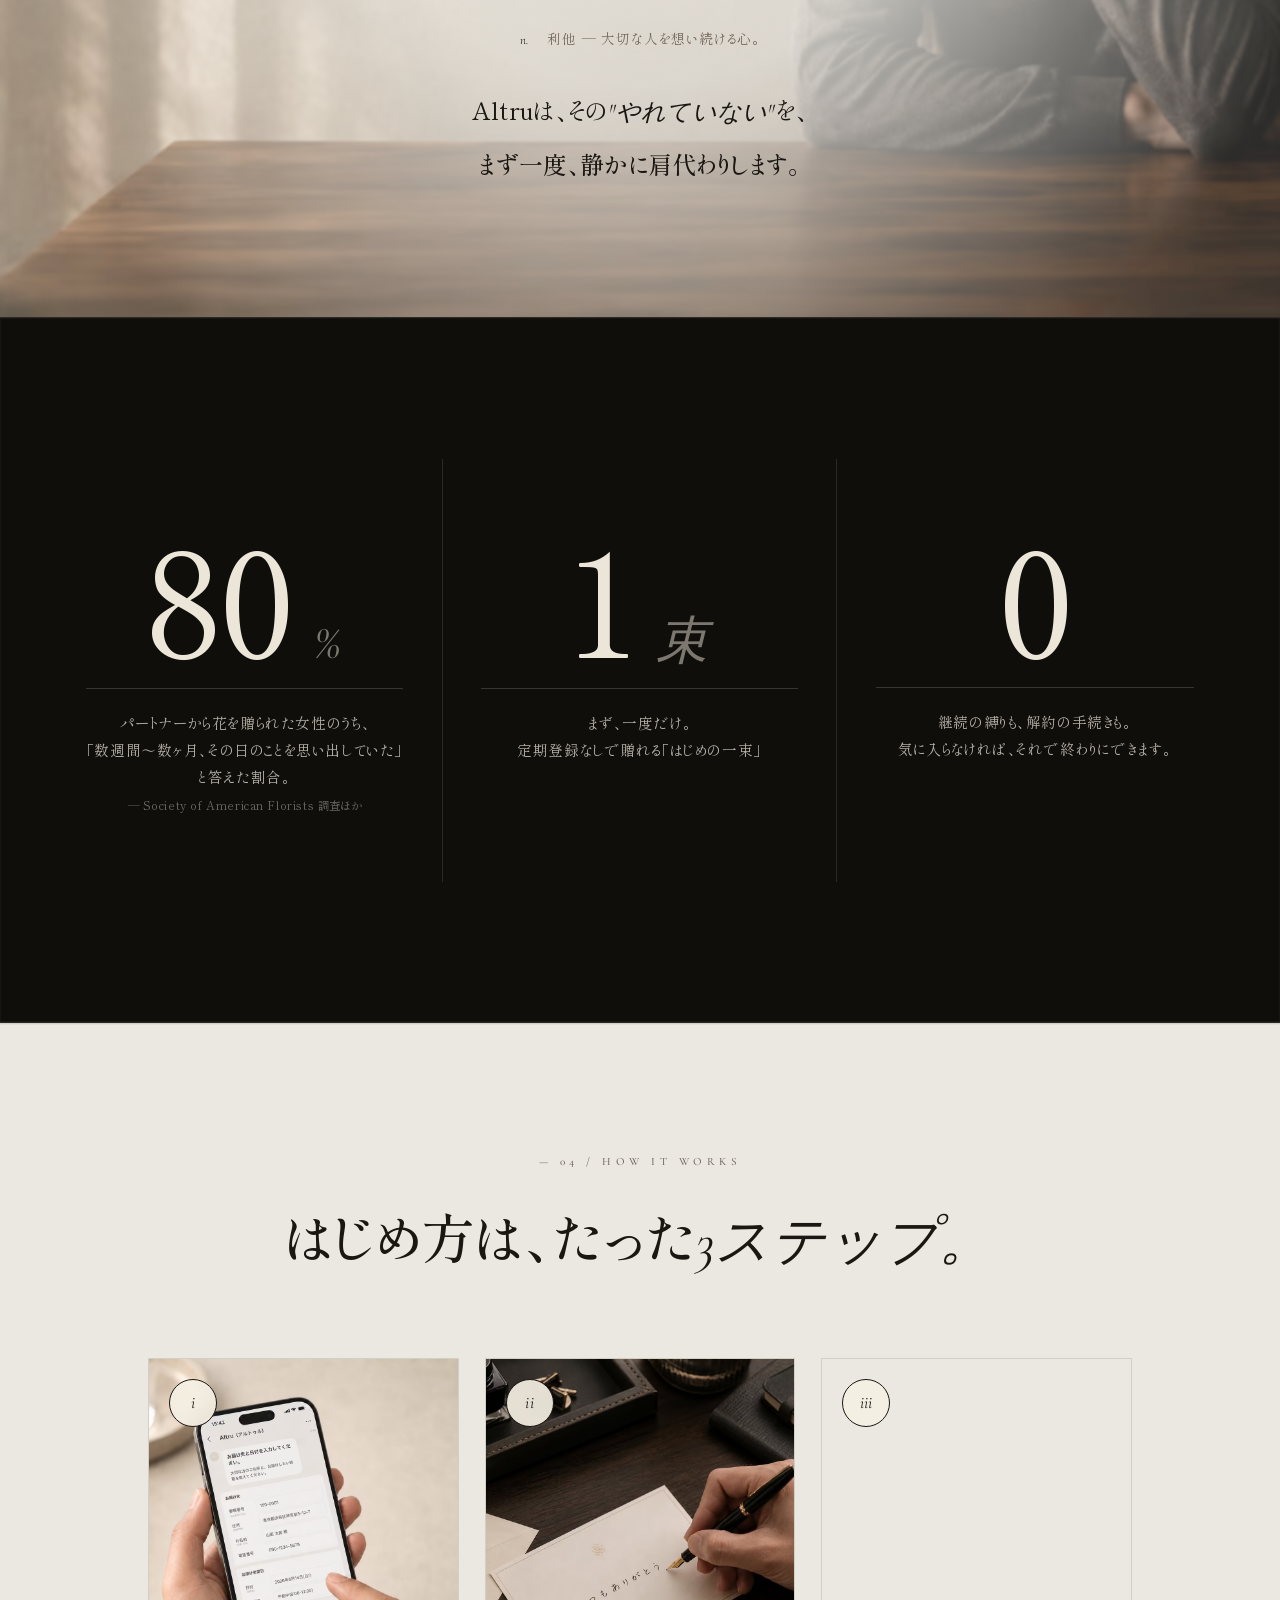
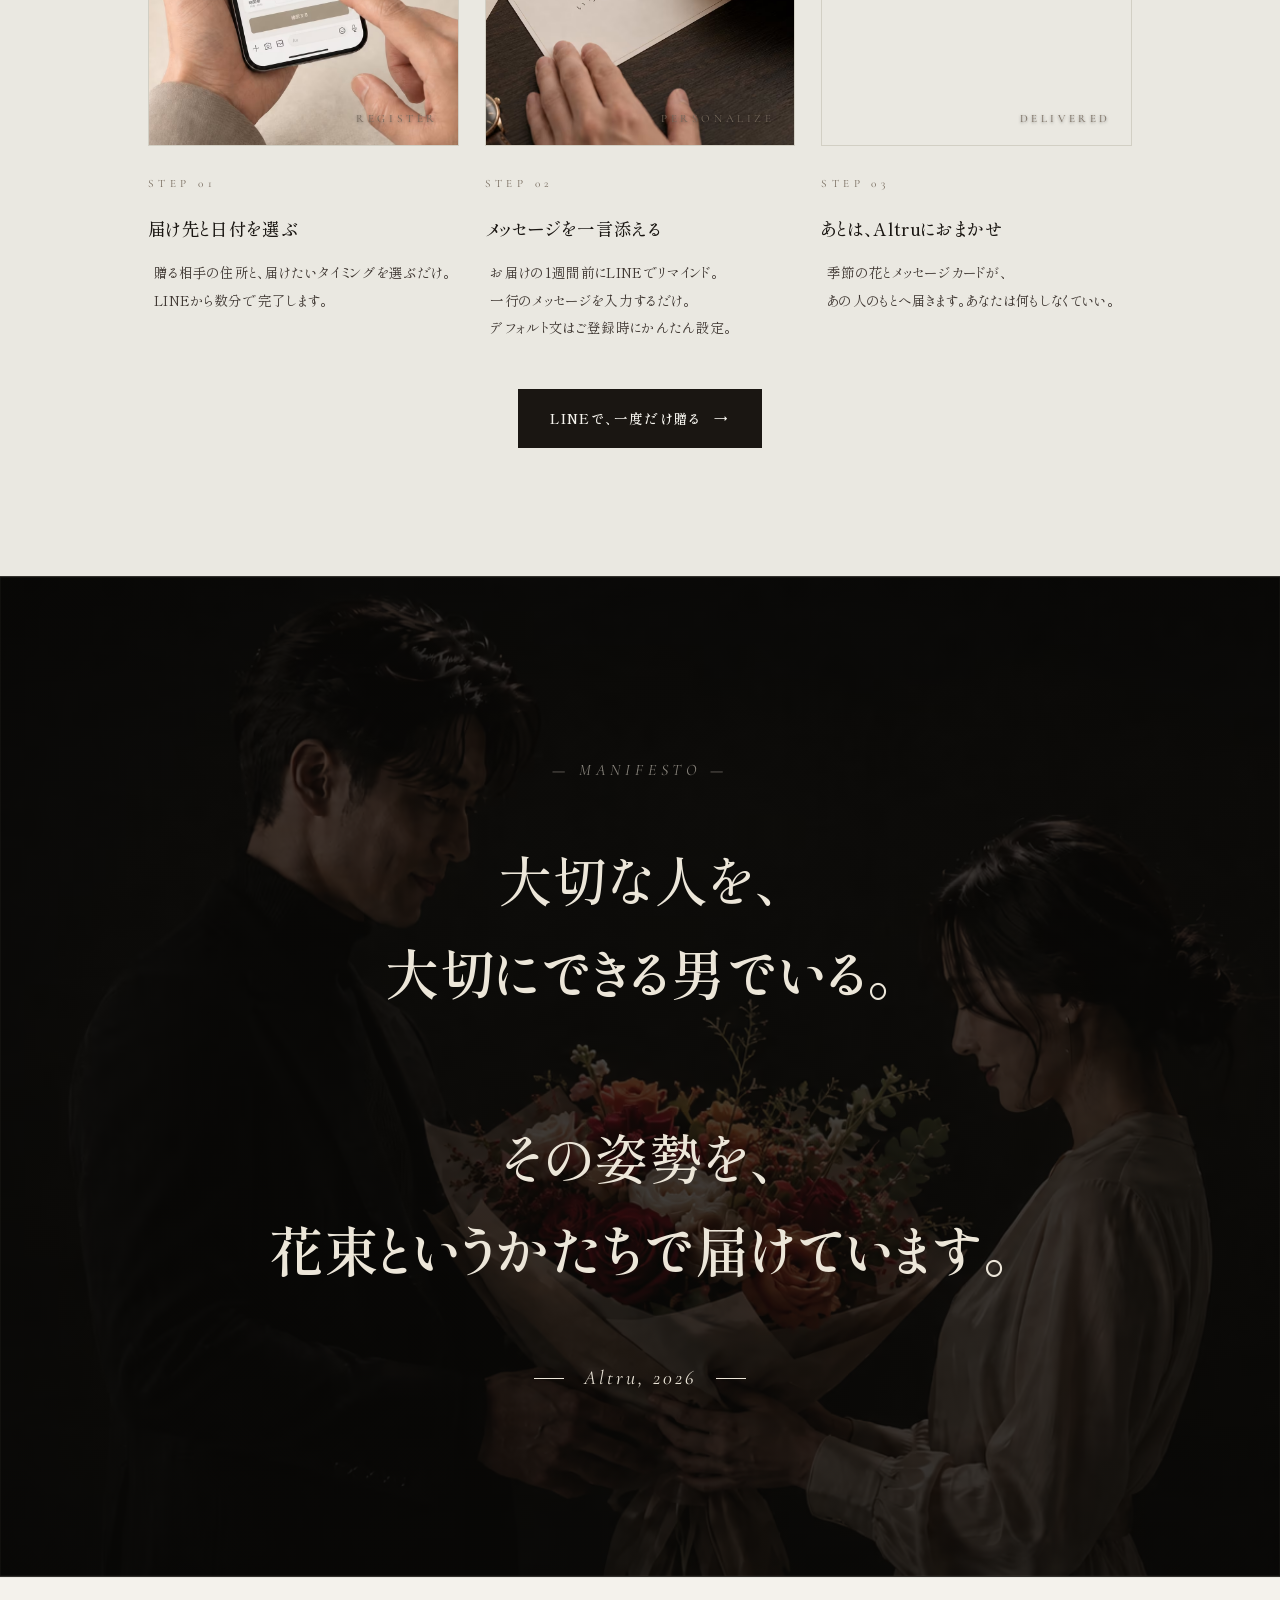
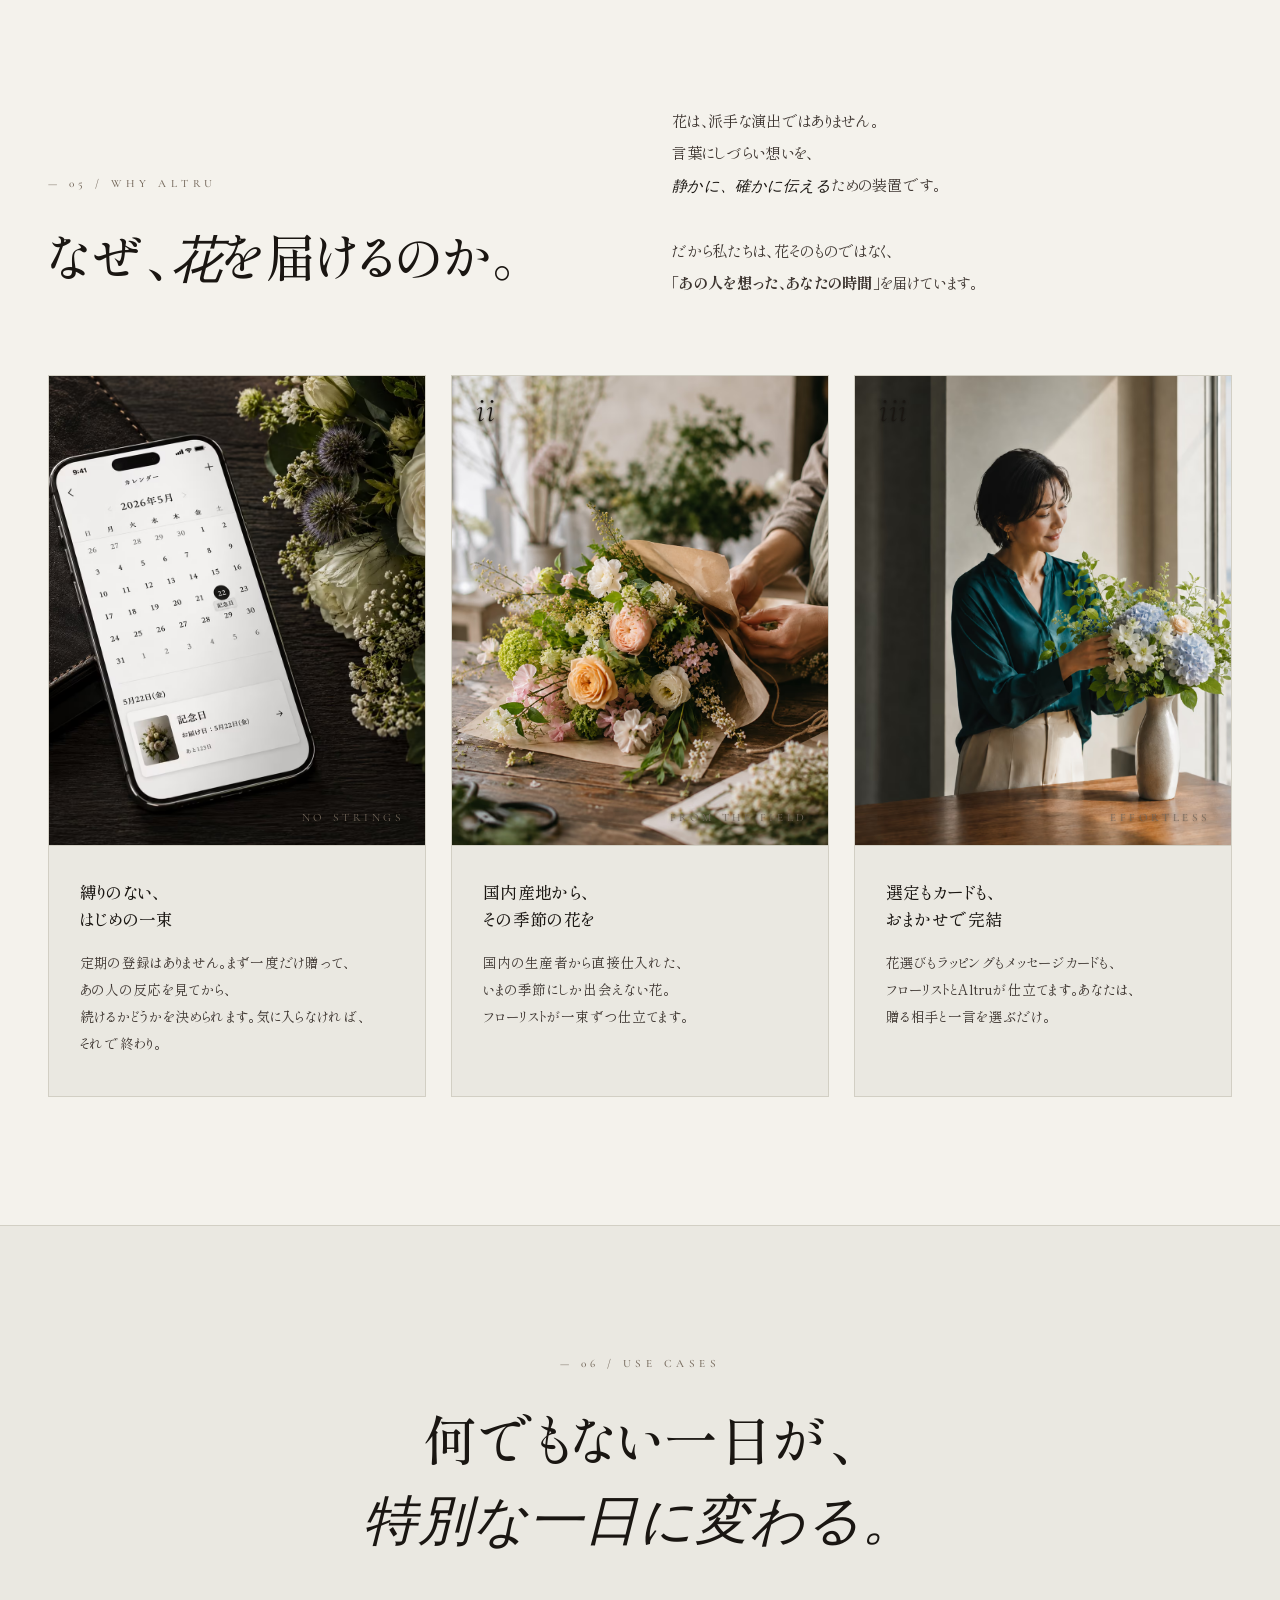
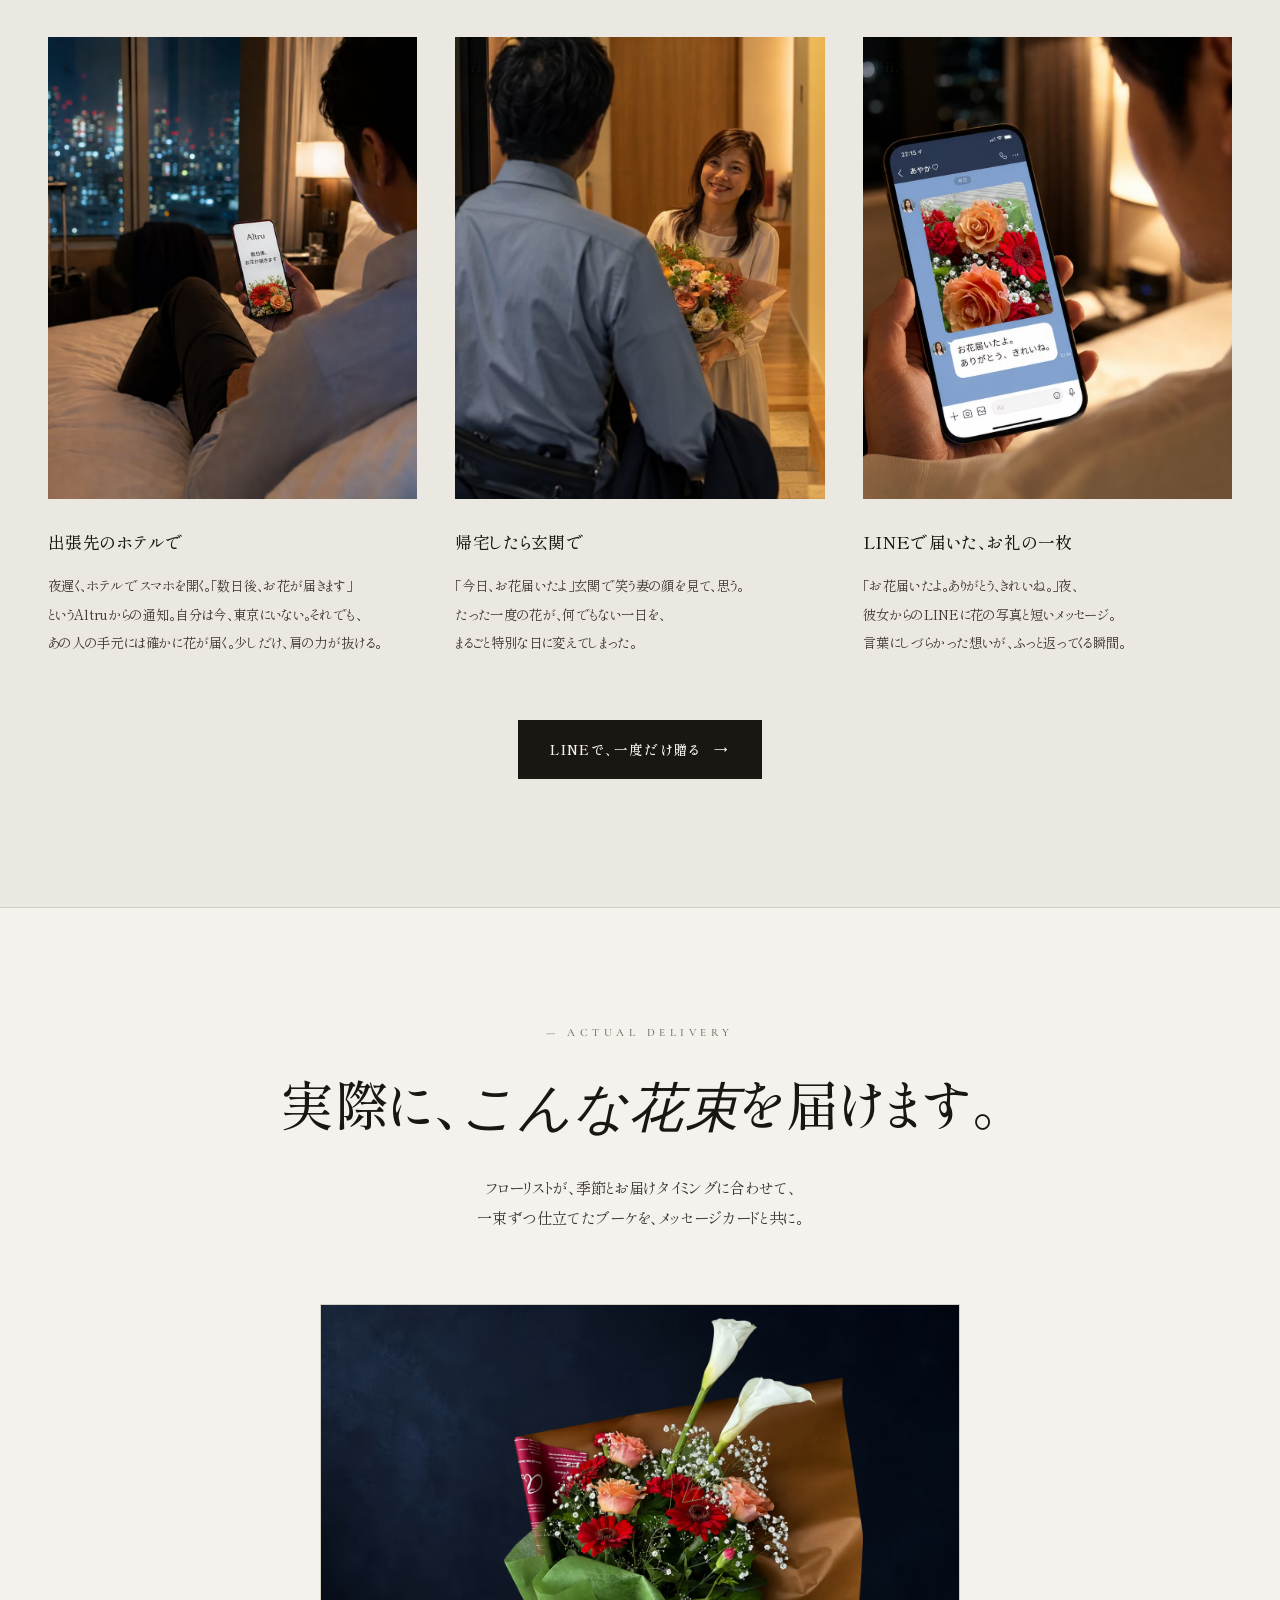
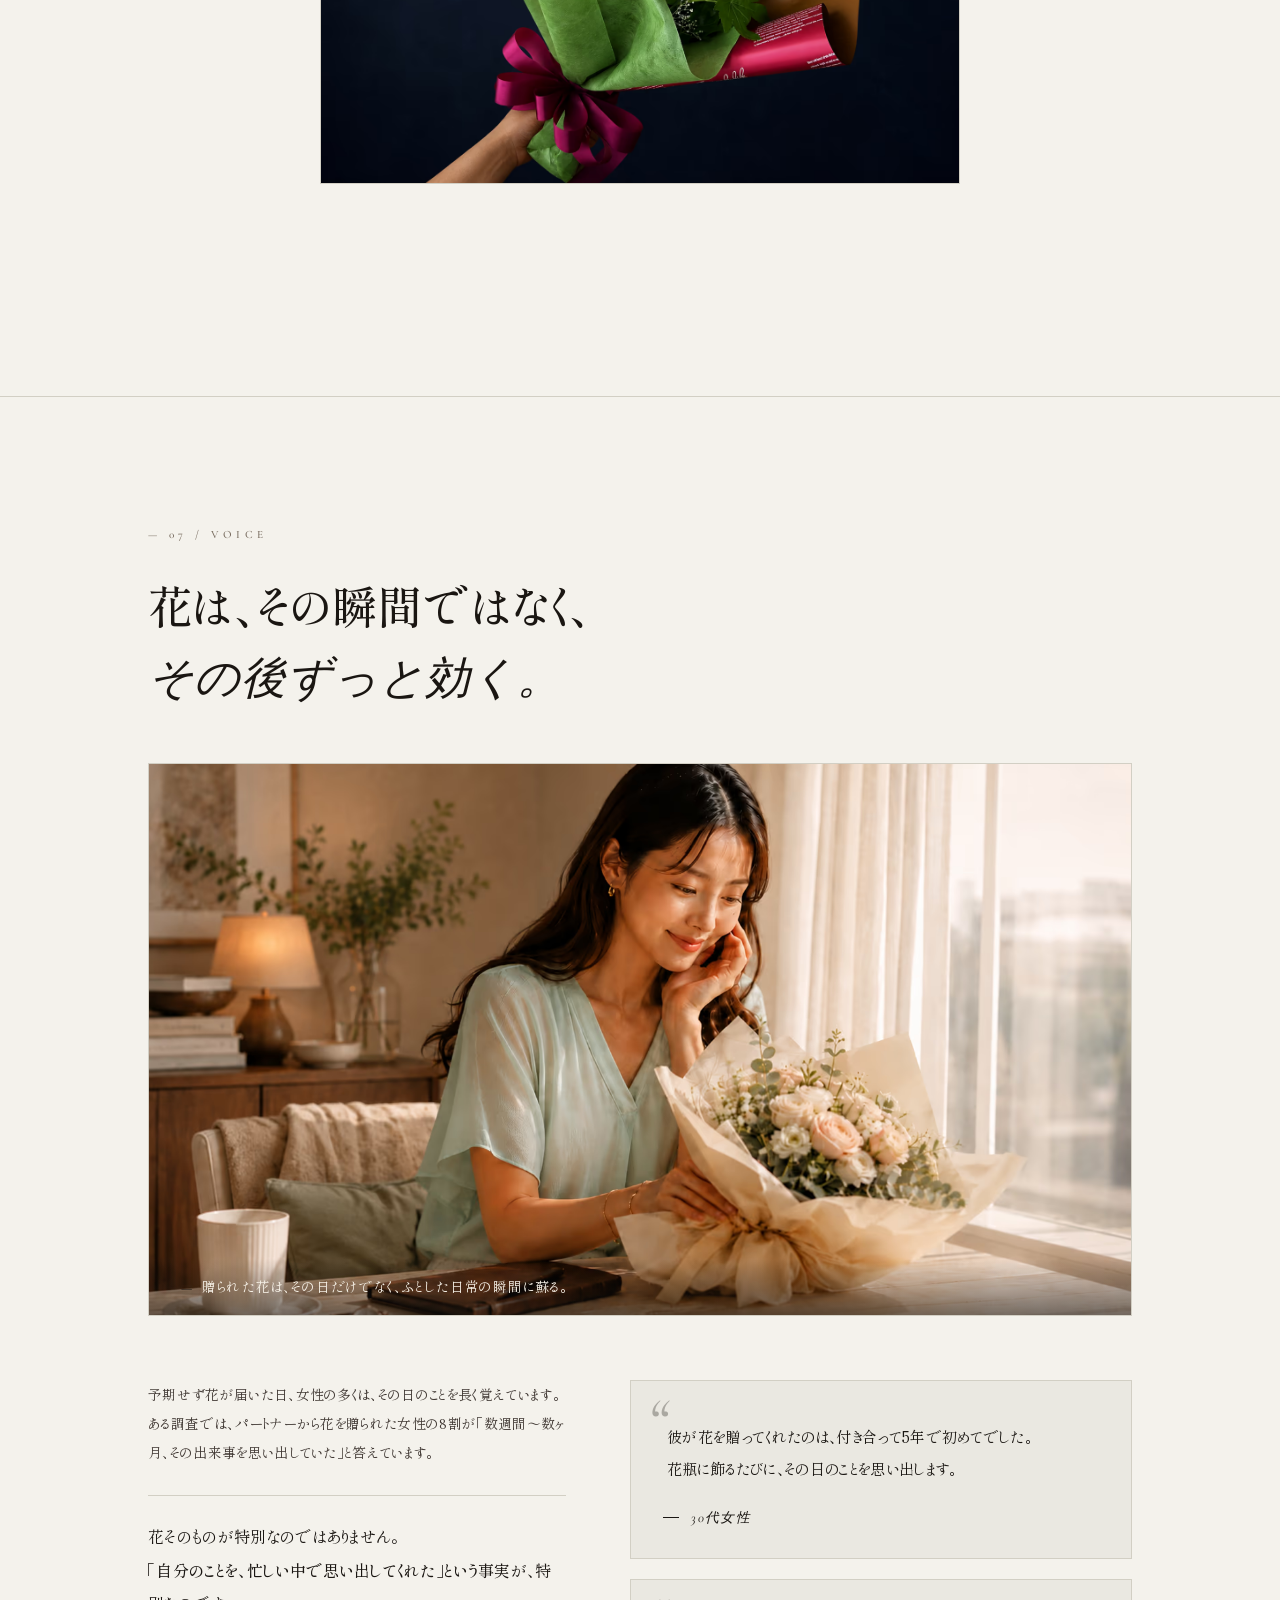
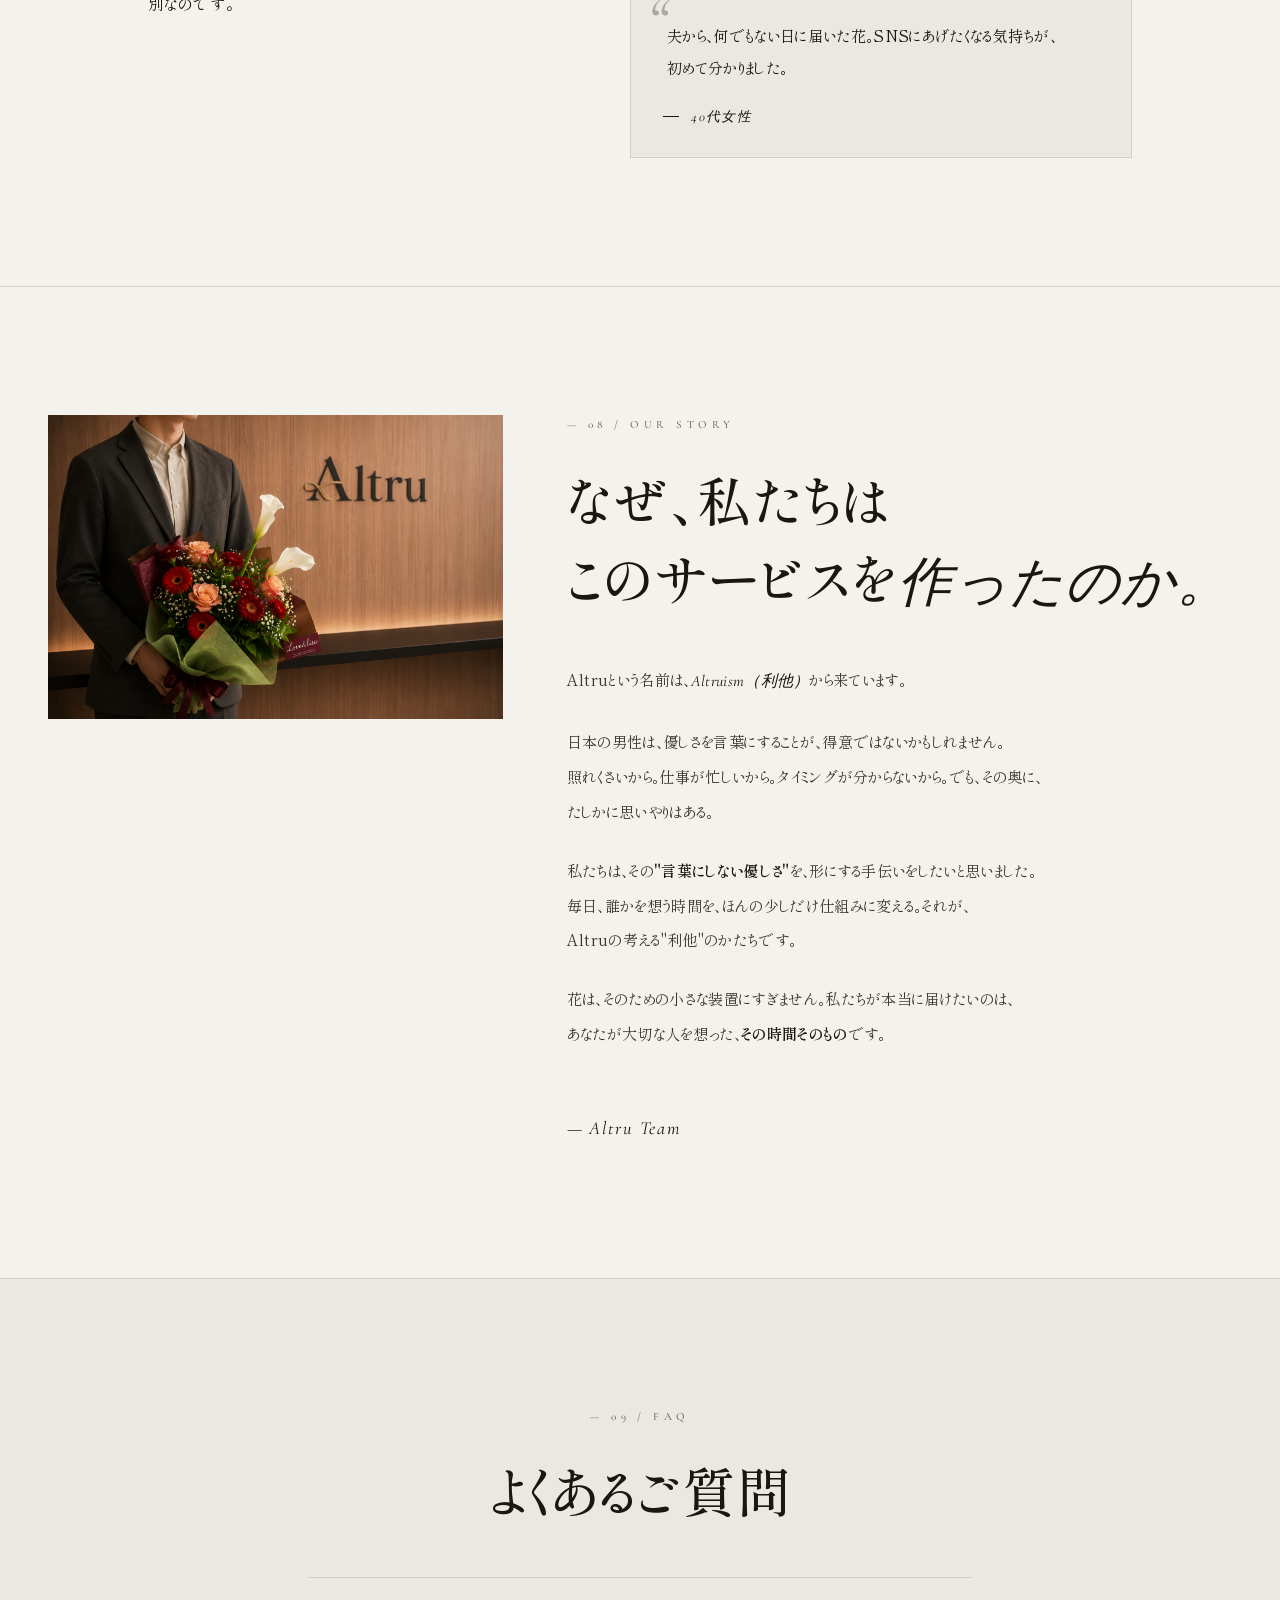
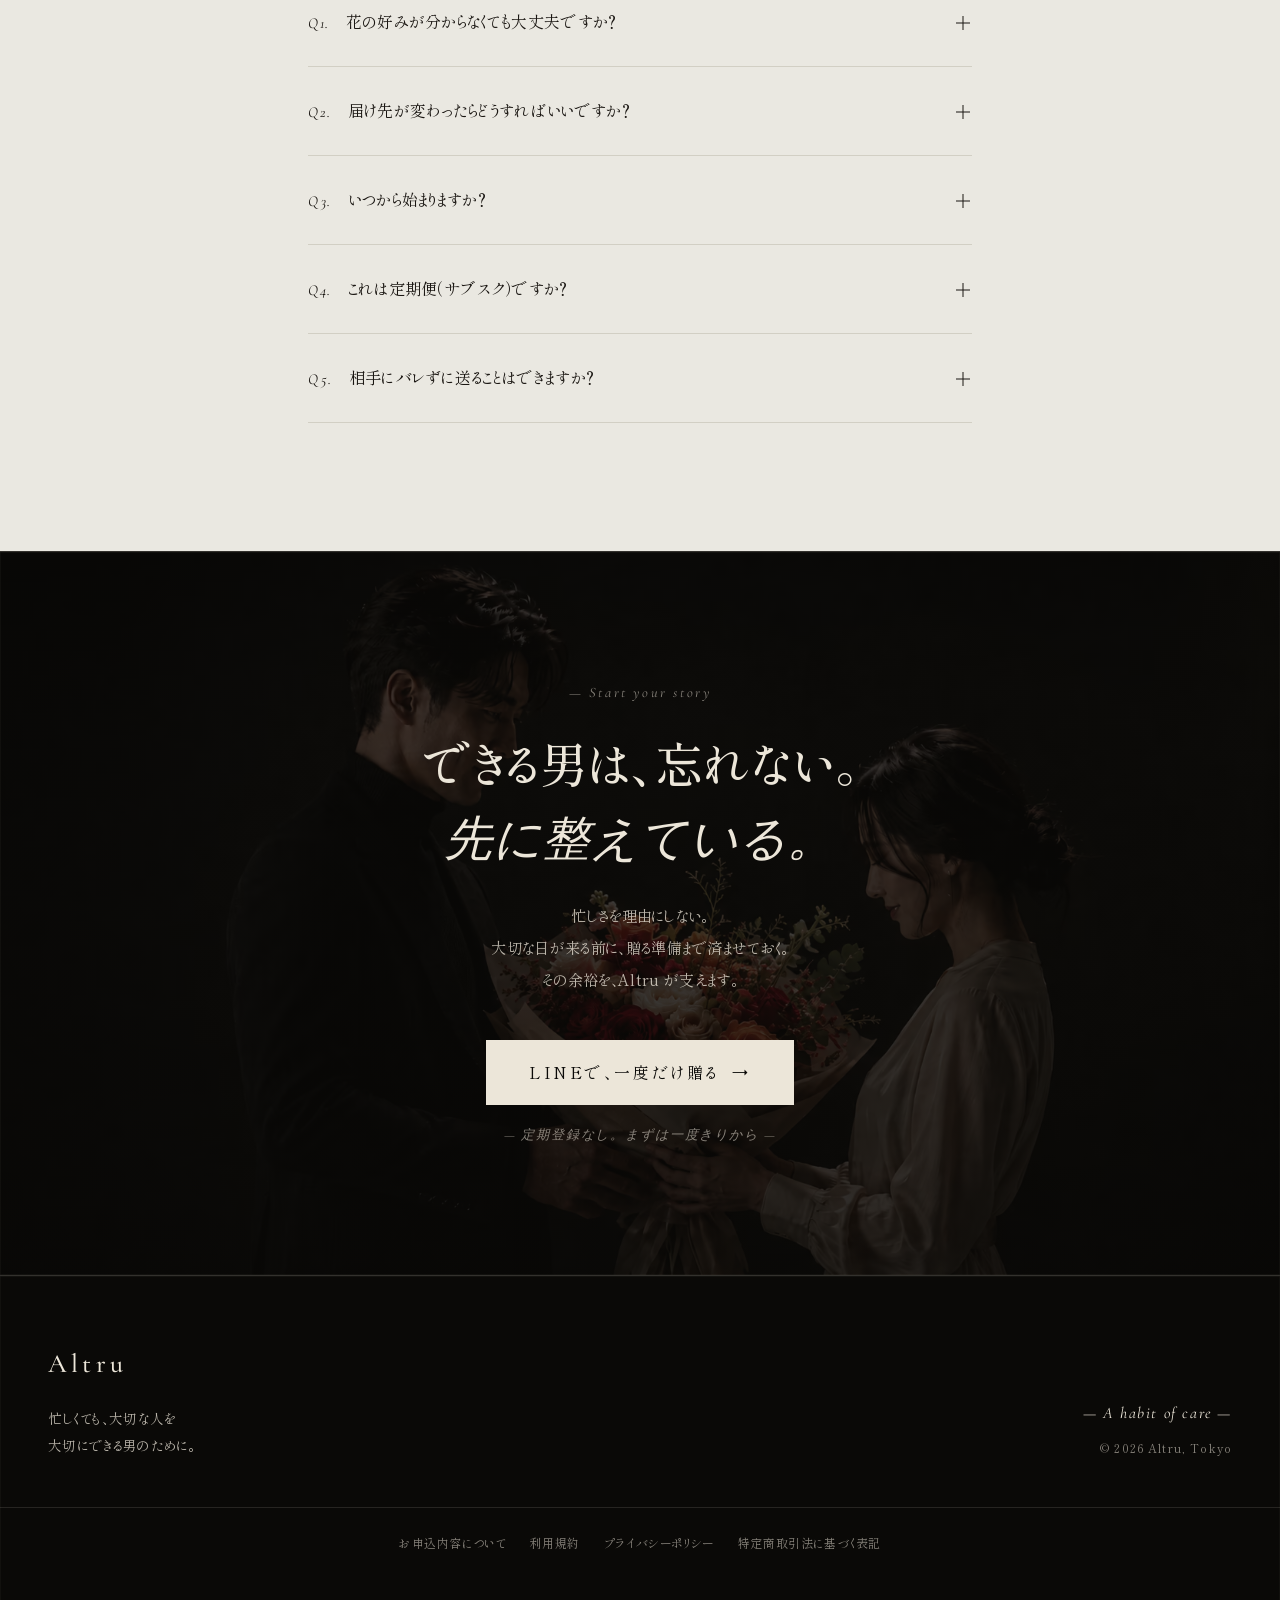
==== commit 7ce5556b: "feat(lp): refresh FV copy v2 — 'さらっと花束を贈れる男でいる'" ====
--- a/index.html
+++ b/index.html
@@ -3063,21 +3063,21 @@
     <source type="image/webp" media="(max-width: 768px)" srcset="a_FV_Mobile_v4.webp">
     <source type="image/webp" srcset="a_FV_Desktop_v3.webp">
     <source media="(max-width: 768px)" srcset="a_FV_Mobile_v4.png">
-    <img src="a_FV_Desktop_v3.png" alt="Altru — 彼女の記憶に、あなたを残す一束を。LINEで季節の花束を、あなたの名義で。" loading="eager" fetchpriority="high" decoding="async" width="1672" height="941">
+    <img src="a_FV_Desktop_v3.png" alt="Altru — 大切な人に、さらっと花束を贈れる男でいる。あなたの名義で、花束をお届けします。" loading="eager" fetchpriority="high" decoding="async" width="1672" height="941">
   </picture>
 
   <div class="hero-fv__copy">
     <div class="hero-fv__logo">Altru</div>
-    <p class="hero-fv__eyebrow">大切な人を、ちゃんと喜ばせる男でいる。</p>
+    <p class="hero-fv__eyebrow">大切な人を喜ばせる男でいるために。</p>
     <h1 class="hero-fv__hl">
-      彼女の記憶に、<br>あなたを残す一束を。
+      大切な人に、<br>さらっと花束を<br>贈れる男でいる。
     </h1>
     <p class="hero-fv__sub"><em>Make her day.</em> Stay&nbsp;unforgettable.</p>
     <p class="hero-fv__body">
-      花選びも、カードも、配送も、Altruが代行。<br>
-      LINEで希望を伝えるだけで、あなたの名義で<br>
-      季節の花束を届けます。<br>
-      まずは一束から。気に入ったら、続ければいい。
+      花選びも、カードも、配送も、Altruが肩代わり。<br>
+      彼女にも、奥さんにも。<br>
+      大切な人がちゃんと喜ぶ花束を、<br>
+      あなたの名義で届けます。
     </p>
   </div>
 
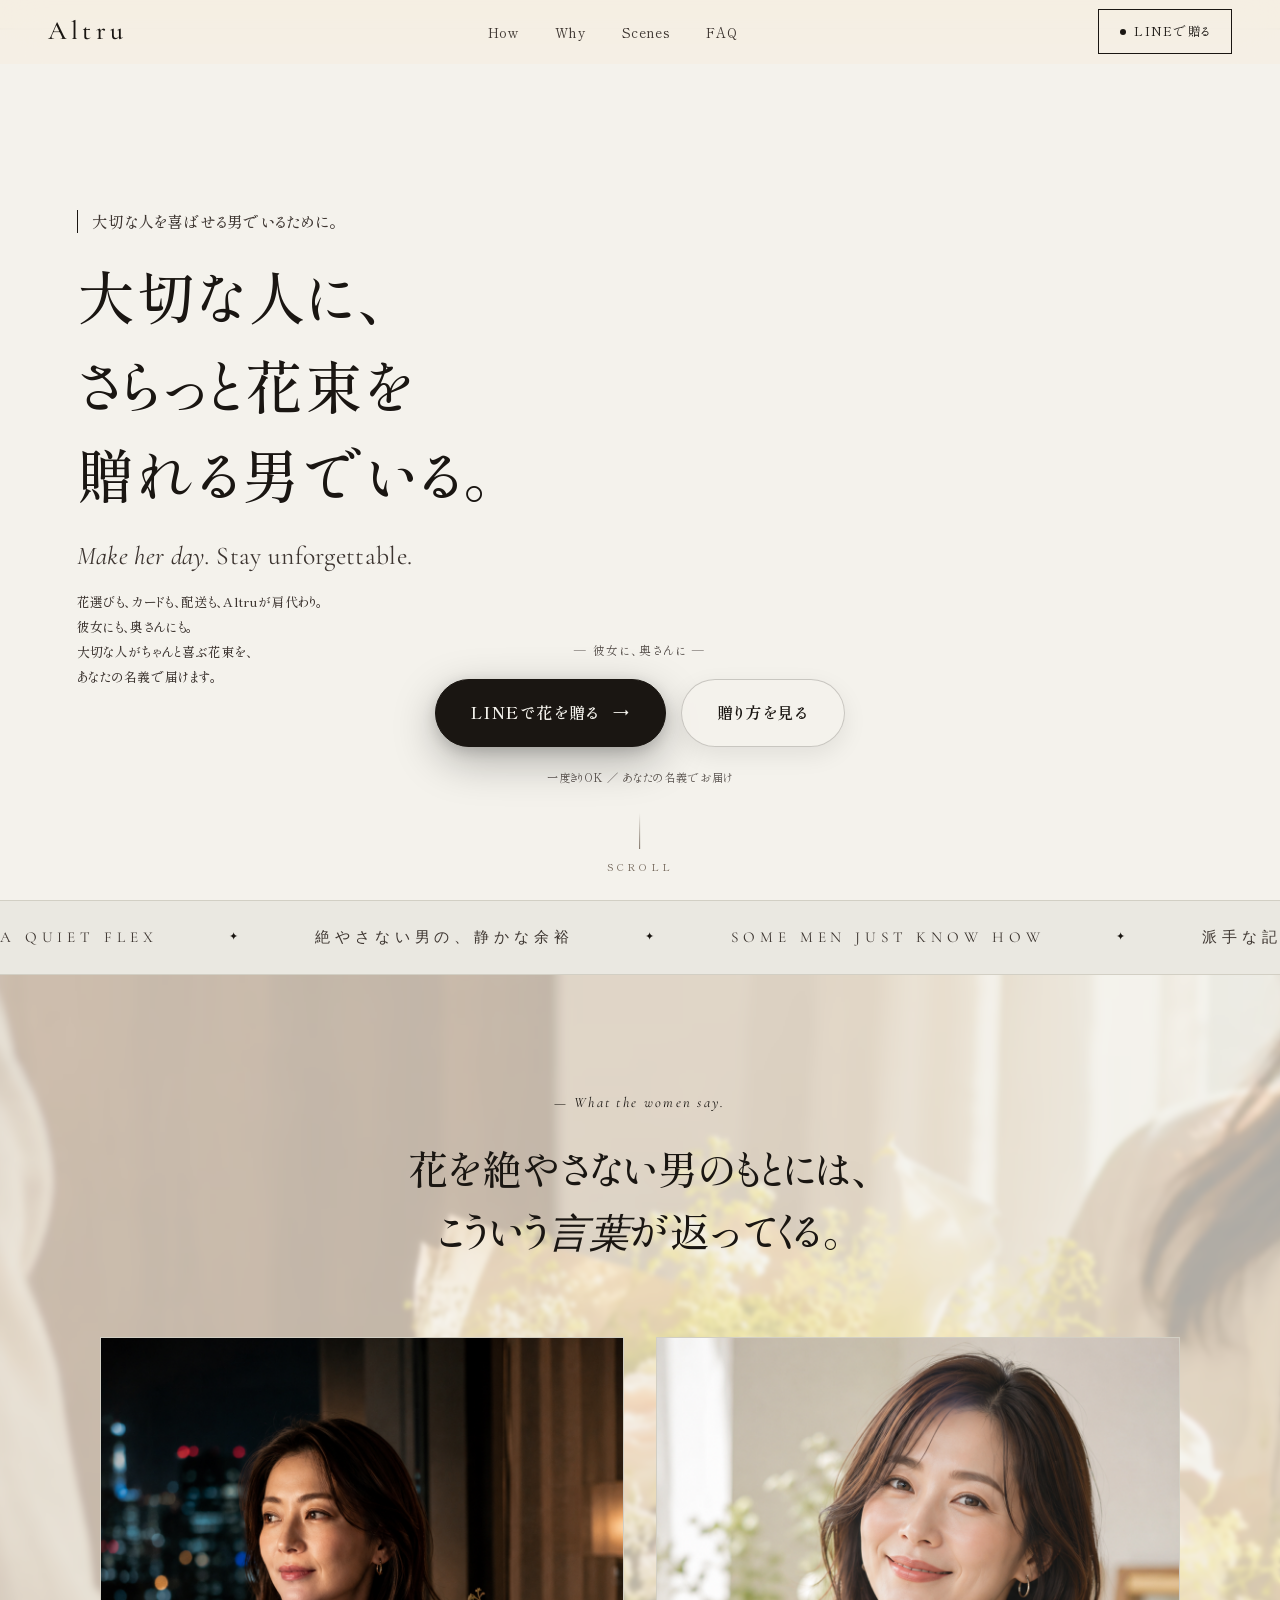
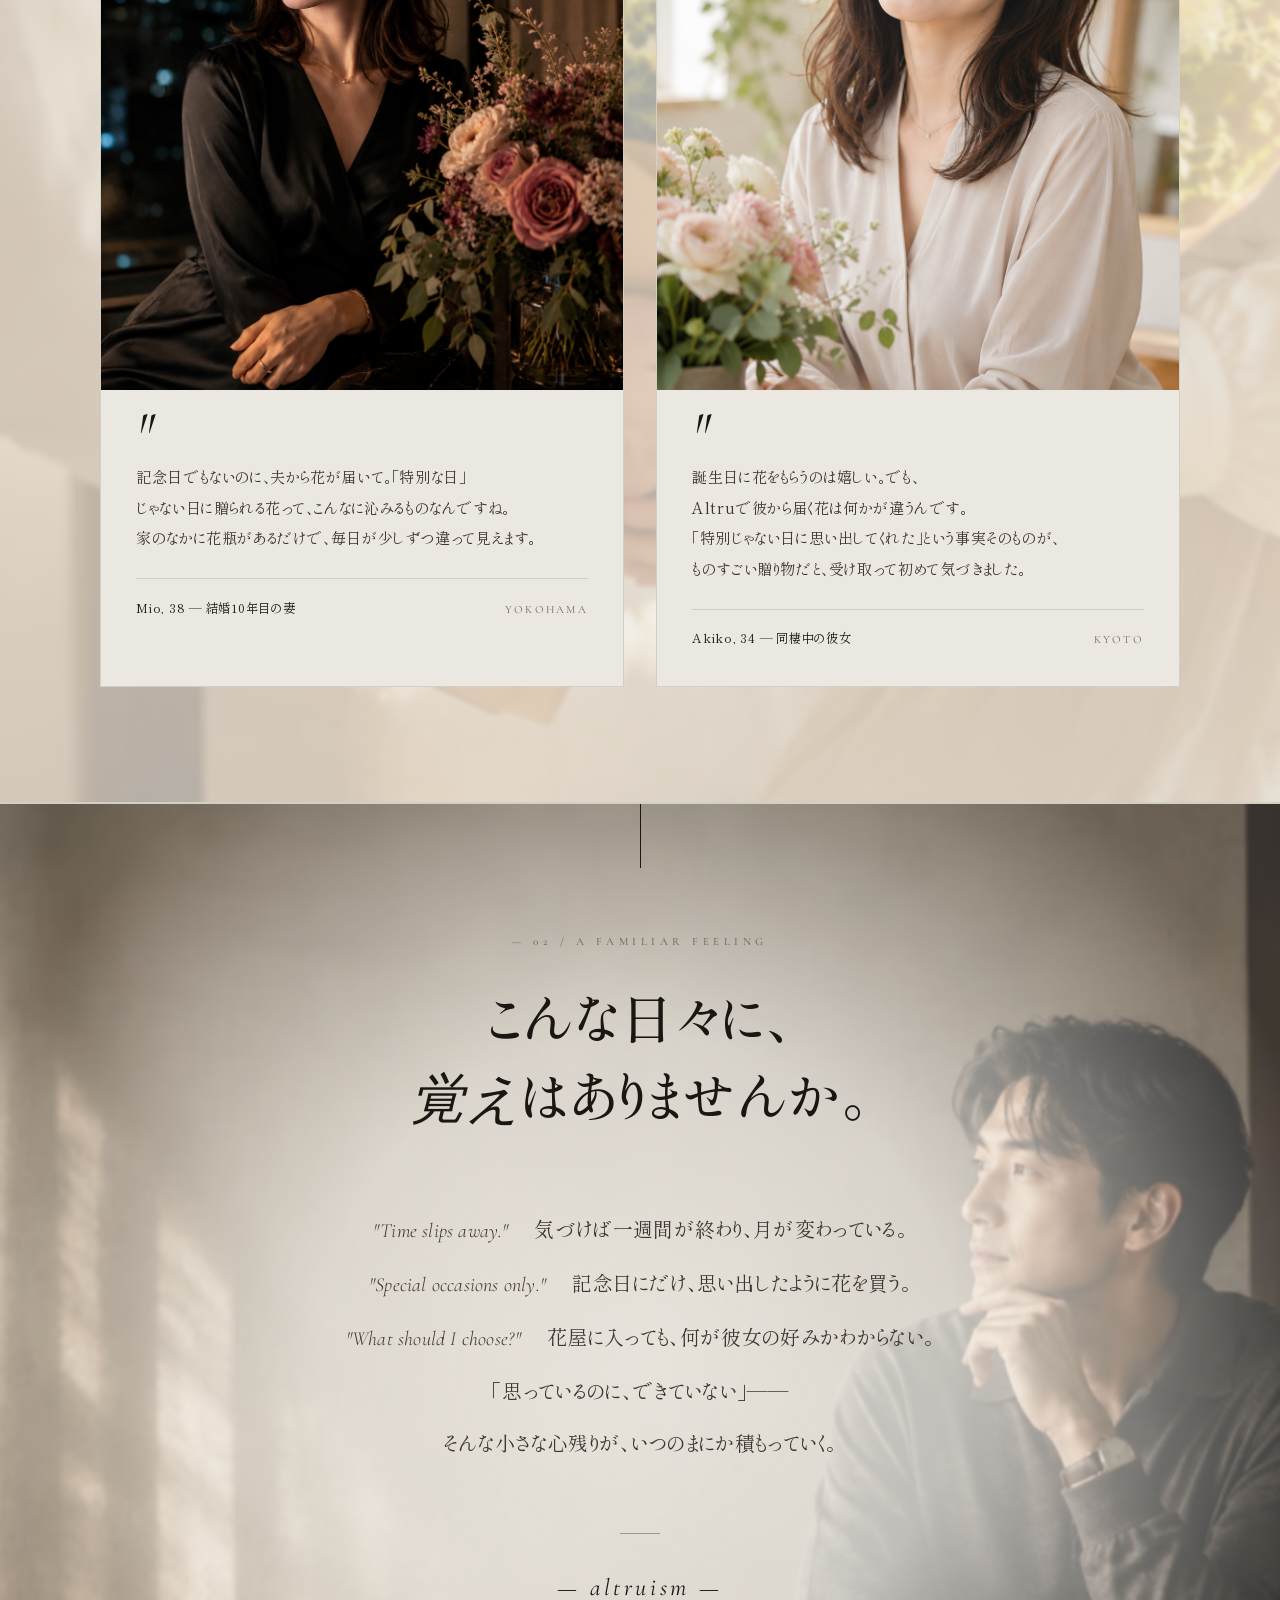
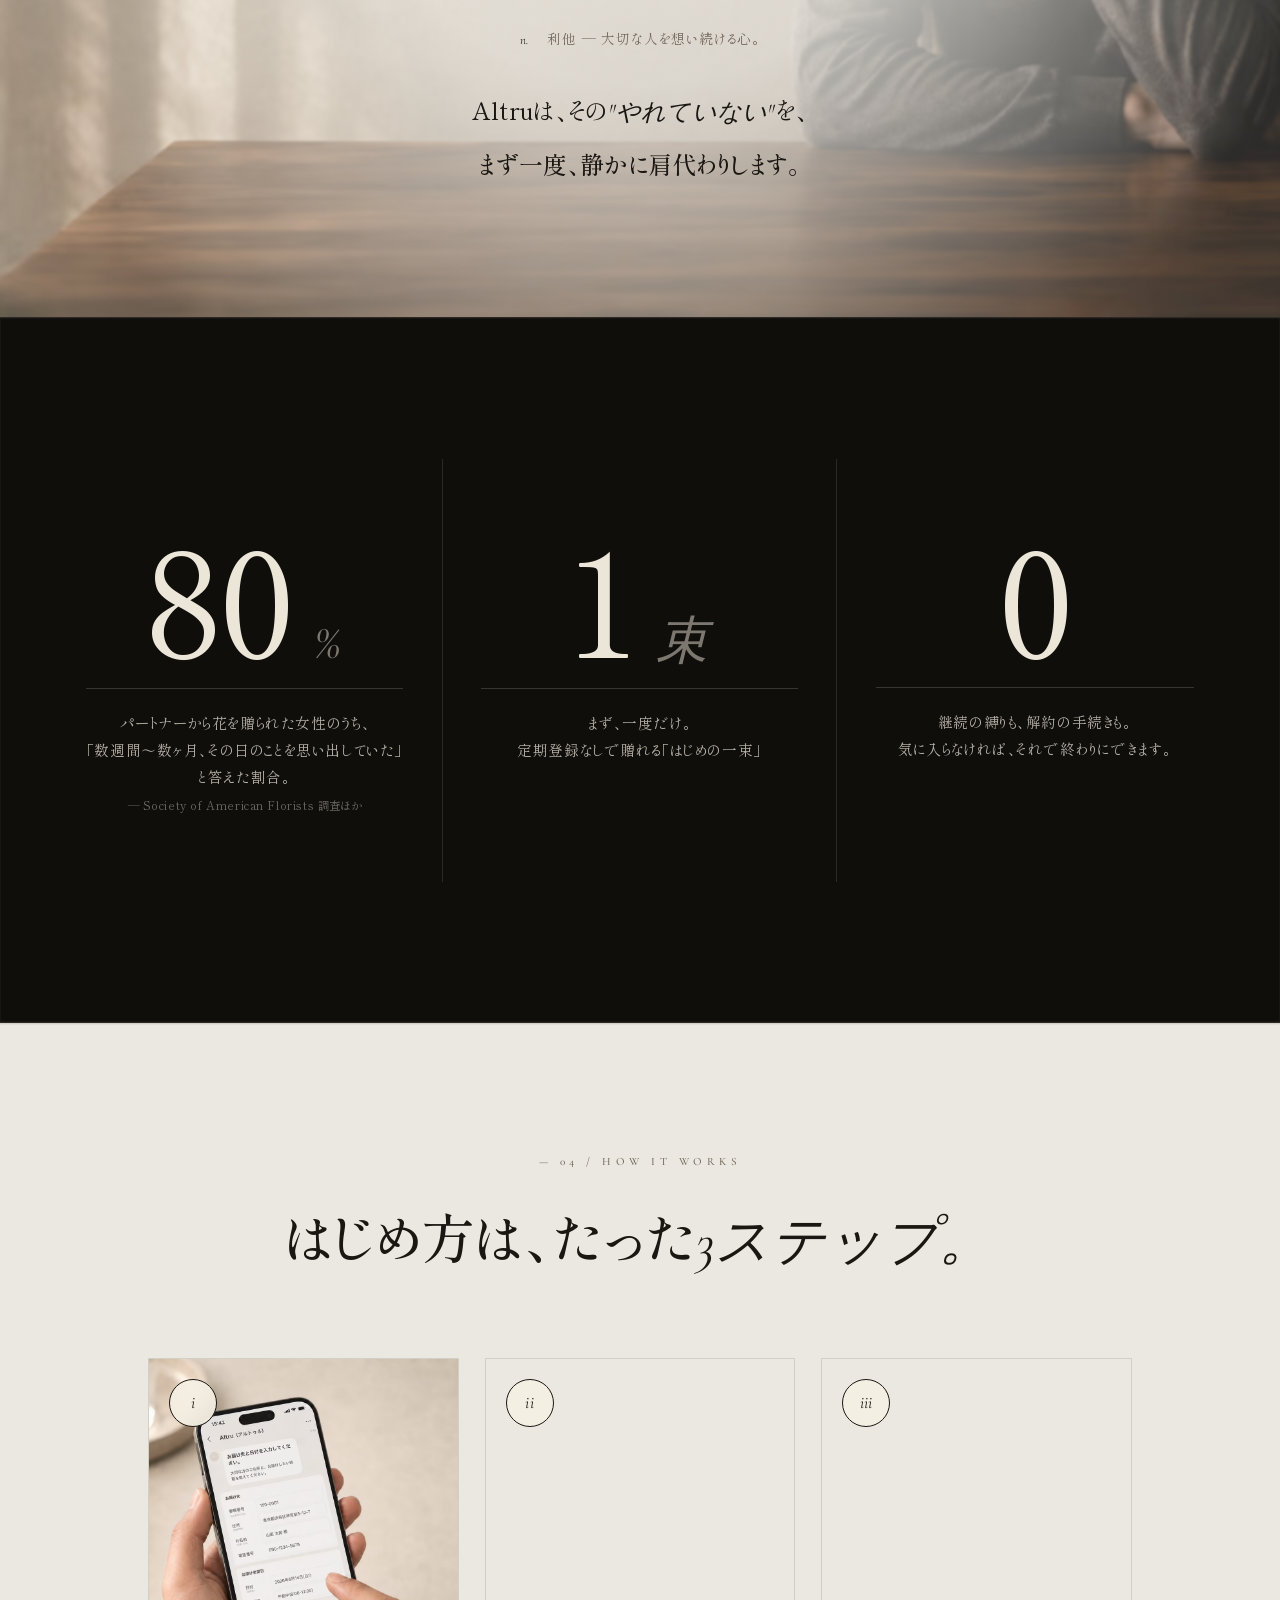
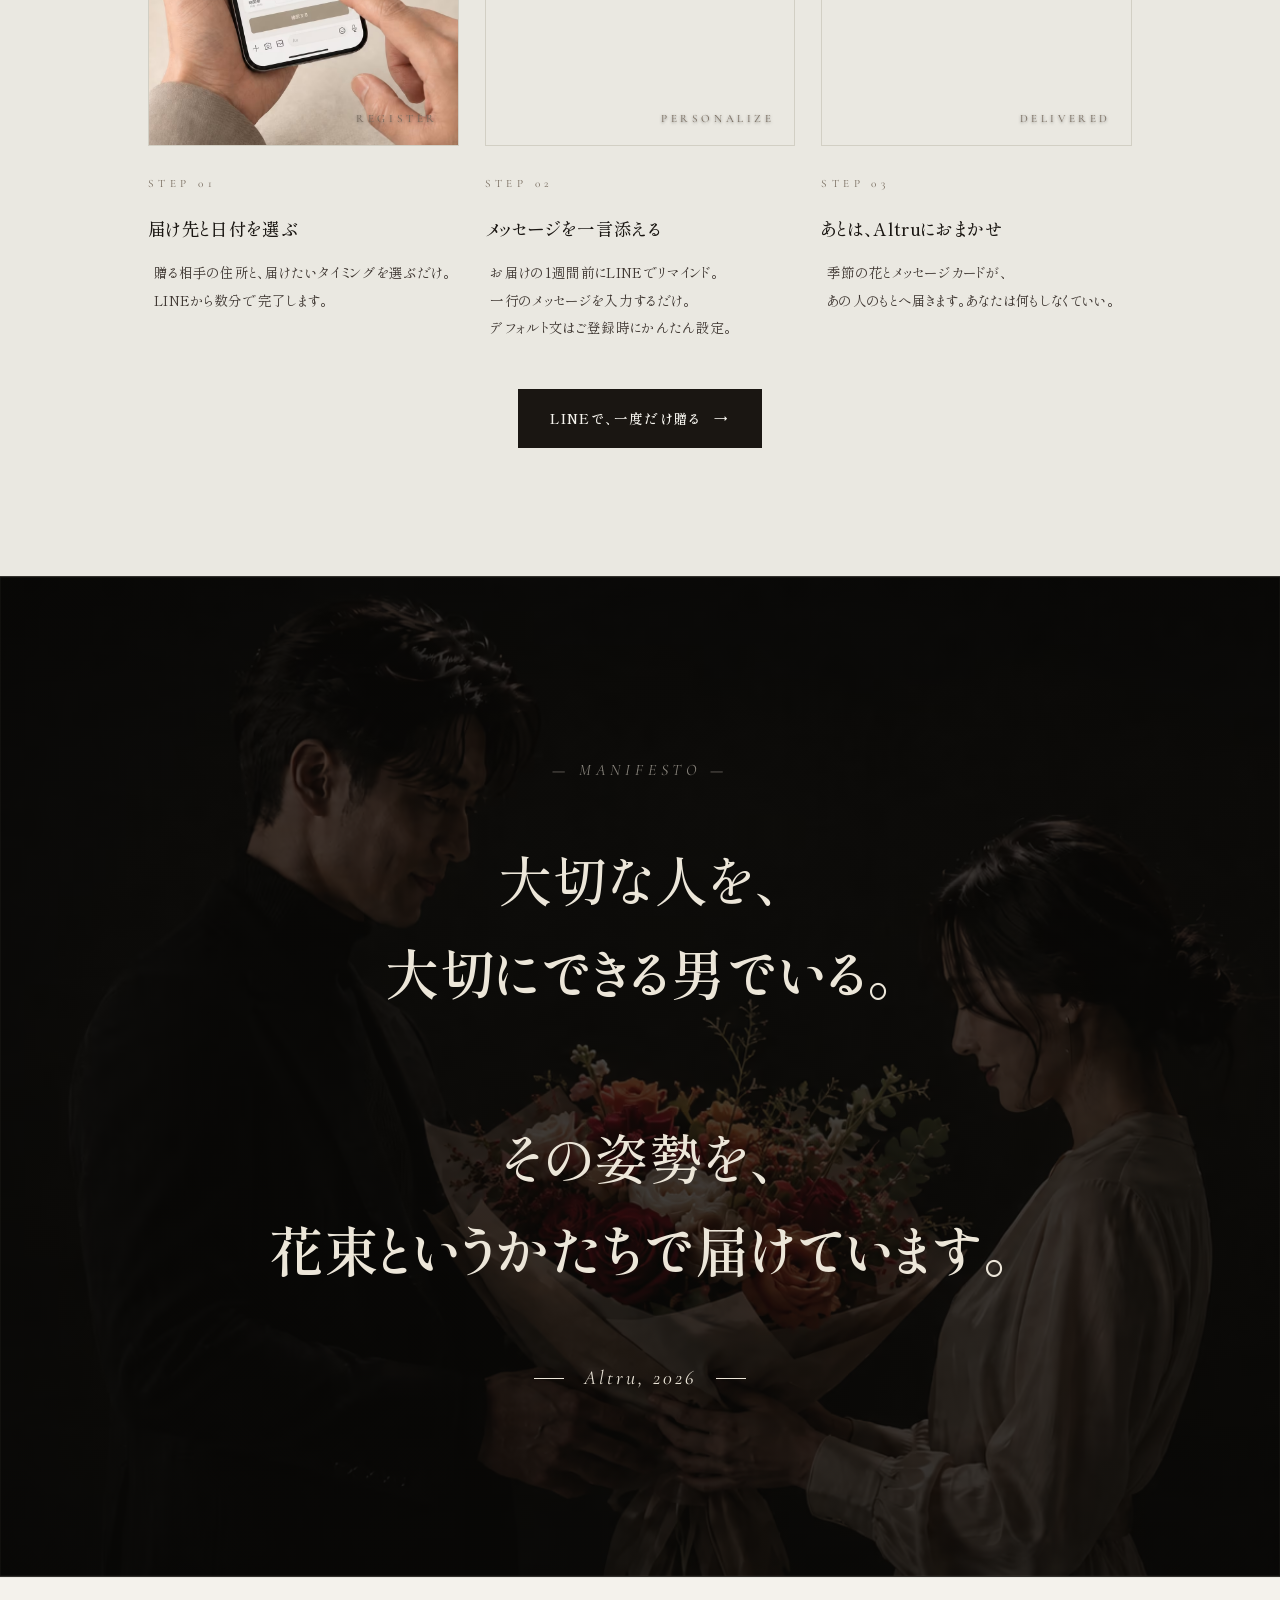
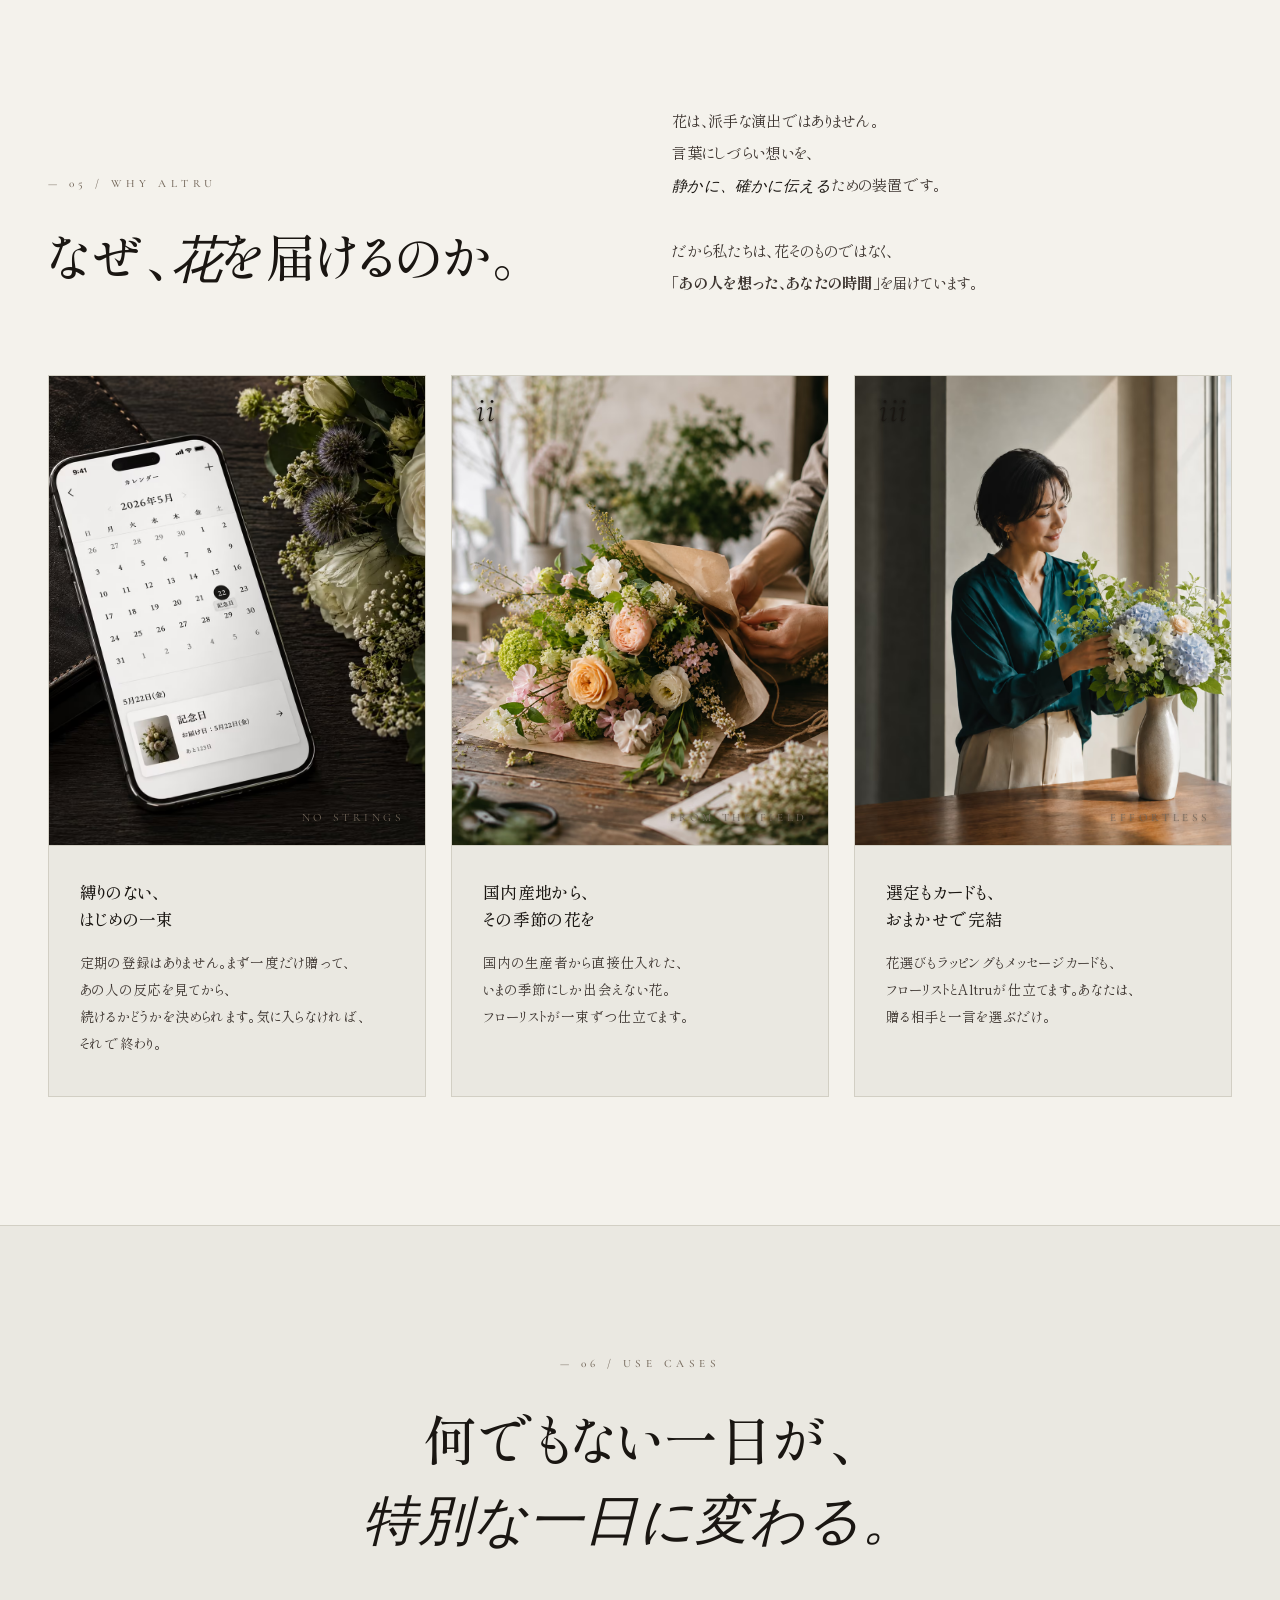
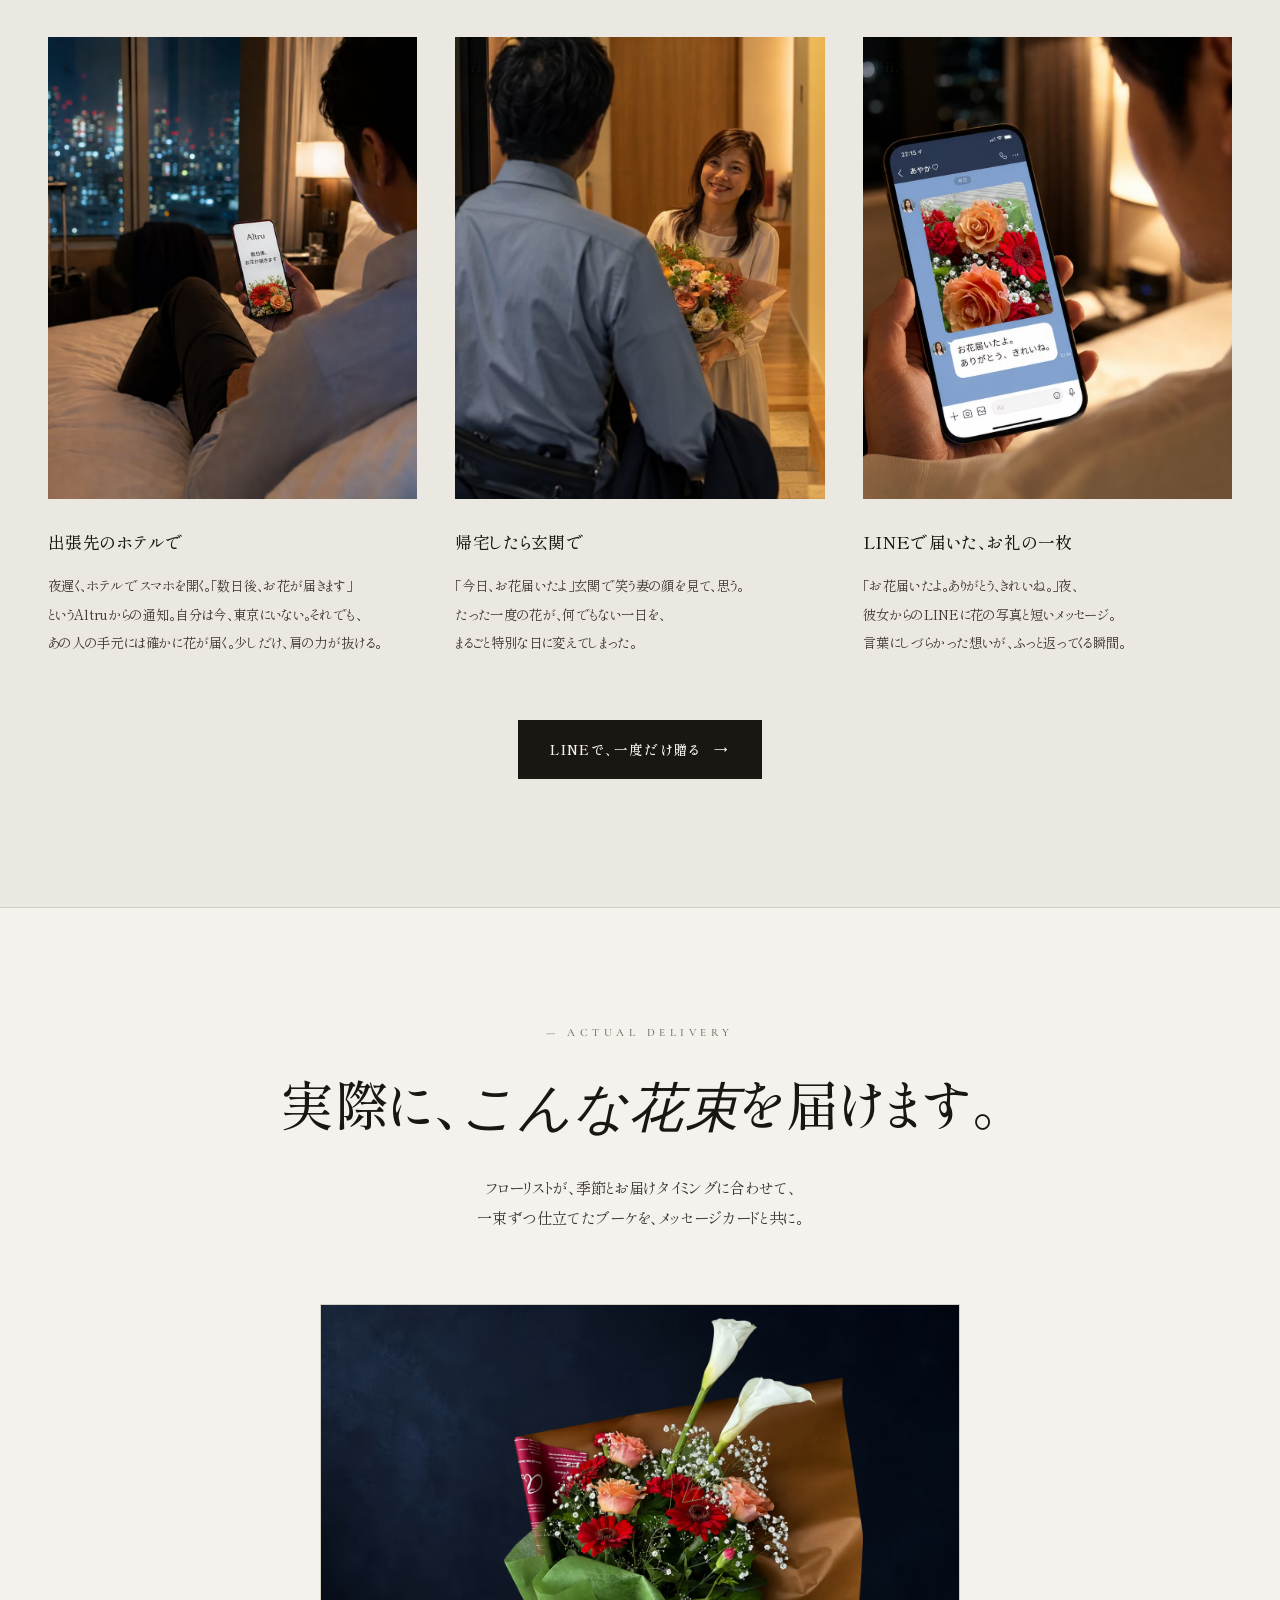
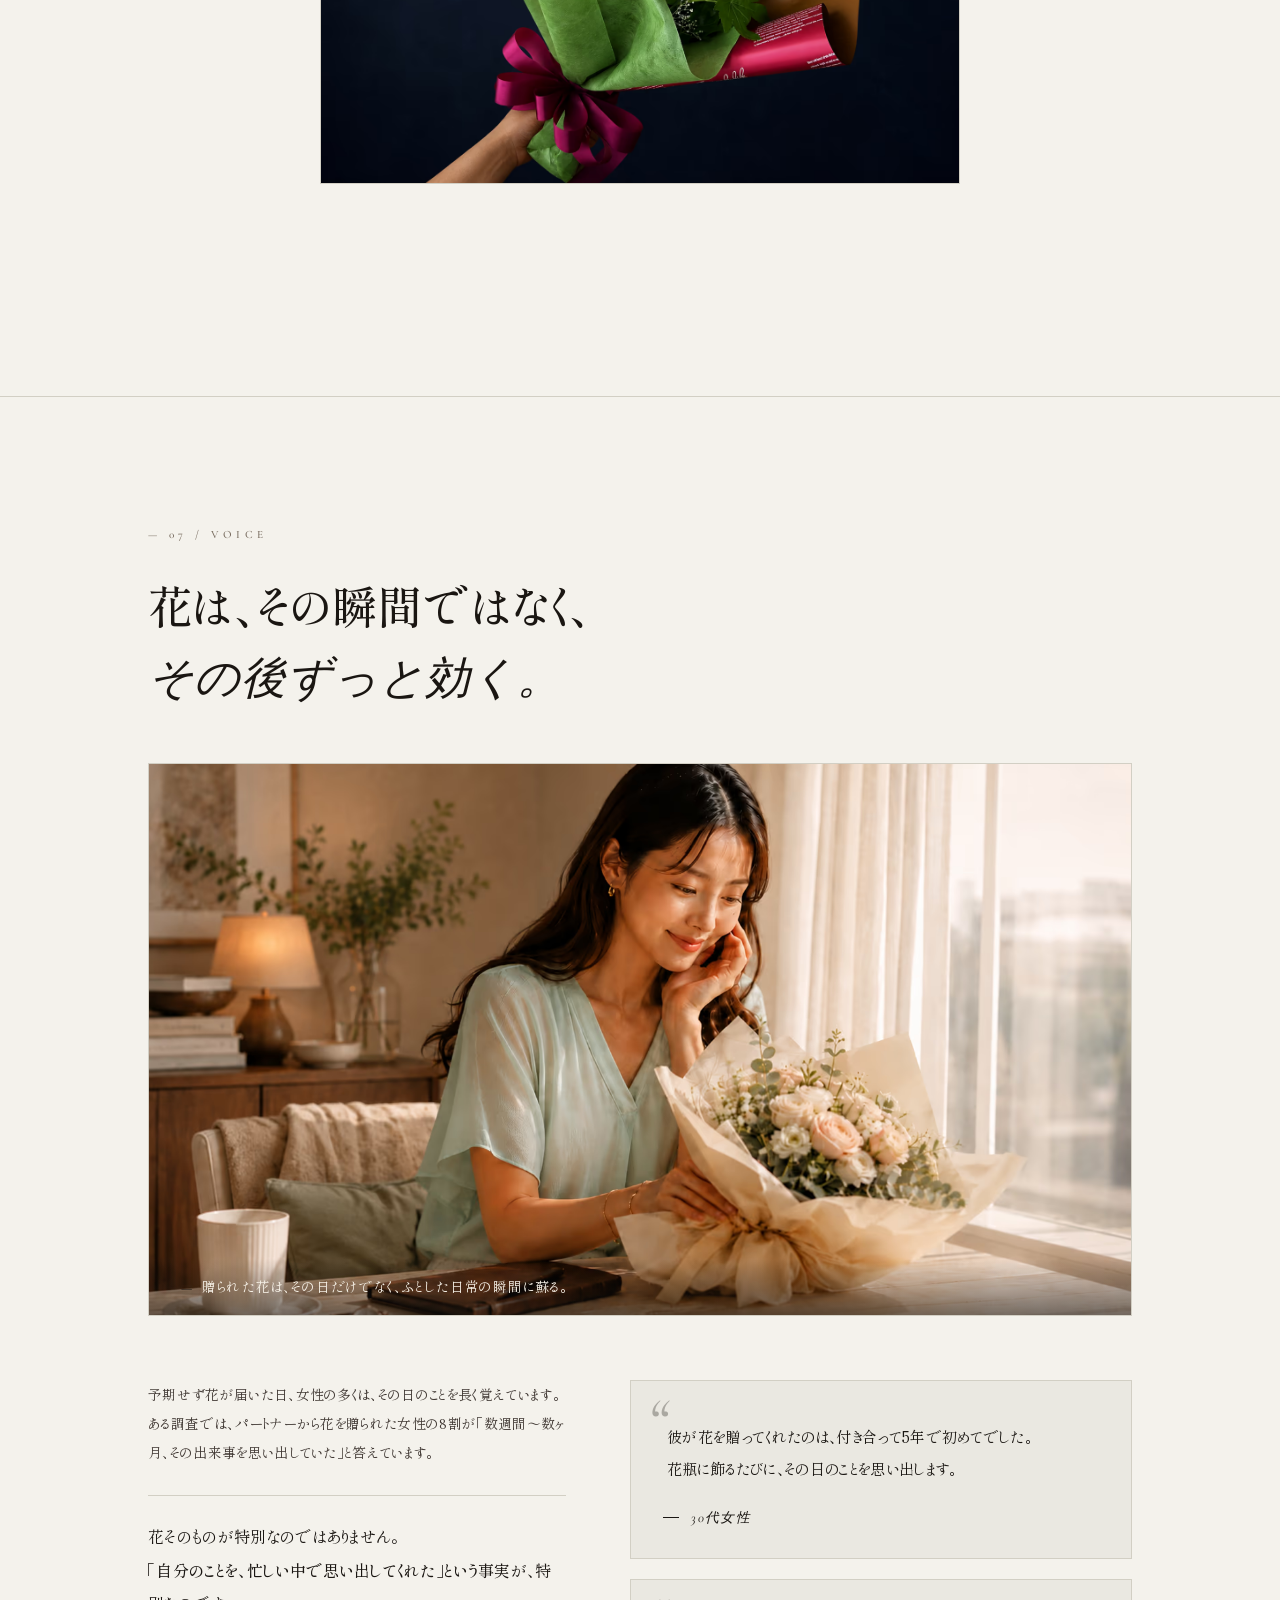
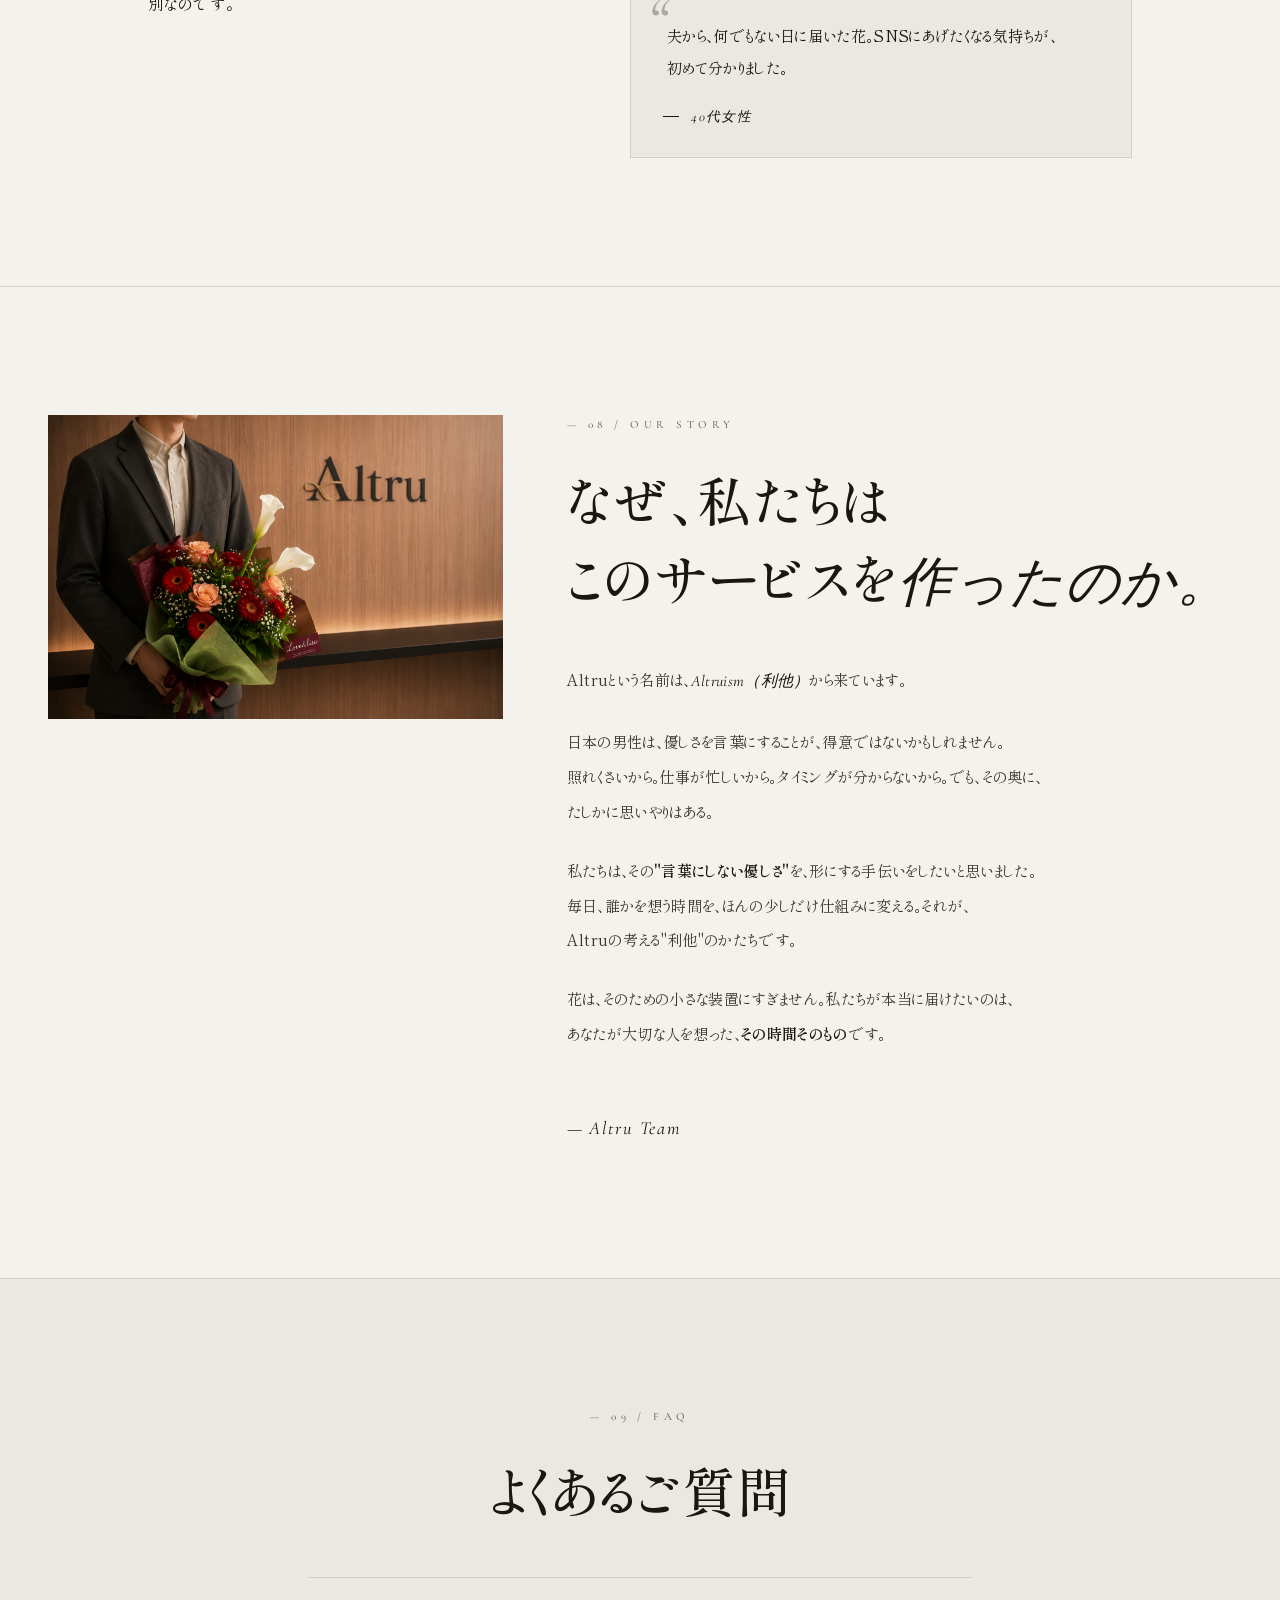
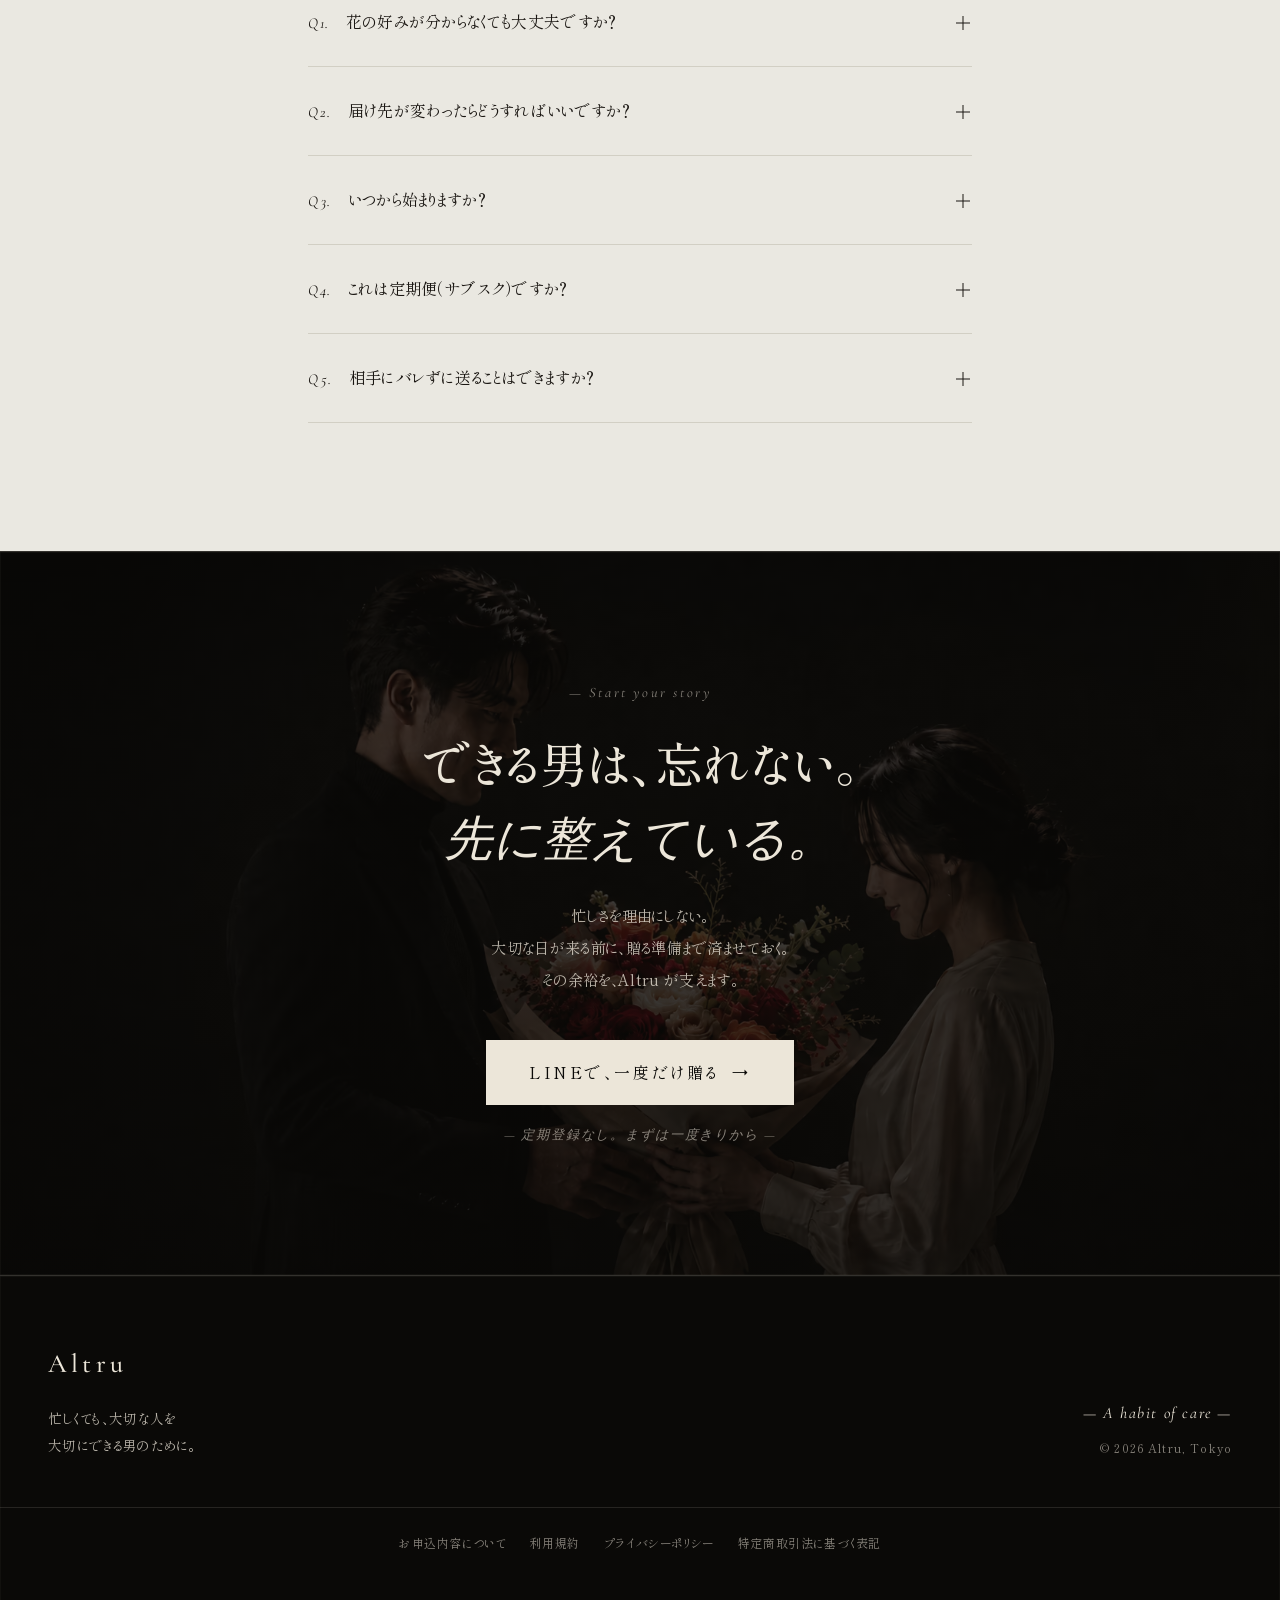
==== commit dc04d137: "feat(lp): add '彼女に、奥さんに' kicker above hero CTA" ====
--- a/index.html
+++ b/index.html
@@ -352,6 +352,22 @@
   flex-wrap: wrap;
   justify-content: center;
   gap: 0.9rem;
+}
+.hero-fv__cta-kicker {
+  flex-basis: 100%;
+  text-align: center;
+  margin: 0 0 0.2rem;
+  font-family: 'Shippori Mincho', serif;
+  font-size: clamp(0.72rem, 0.88vw, 0.84rem);
+  letter-spacing: 0.14em;
+  color: var(--ink-soft);
+  opacity: 0.9;
+  text-shadow: 0 1px 2px rgba(255, 255, 255, 0.4);
+}
+.hero-fv-cta-band .hero-fv__cta-kicker {
+  margin: 0 0 0.4rem;
+  opacity: 0.75;
+  text-shadow: none;
 }
 .hero-fv__micro {
   flex-basis: 100%;
@@ -3082,6 +3098,7 @@
   </div>
 
   <div class="hero-fv__cta-group">
+    <p class="hero-fv__cta-kicker">— 彼女に、奥さんに —</p>
     <a href="https://lin.ee/osZSS6P" class="hero-fv__cta hero-fv__cta--primary" onclick="fbq('track','Lead');">
       <span class="hero-fv__cta-label">LINEで花を贈る</span>
       <span class="arrow">→</span>
@@ -3100,6 +3117,7 @@
 
 <!-- ============ FV直下 mobile専用 CTAバンド ============ -->
 <section class="hero-fv-cta-band" aria-label="申し込み導線">
+  <p class="hero-fv__cta-kicker">— 彼女に、奥さんに —</p>
   <a href="https://lin.ee/osZSS6P" class="hero-fv__cta hero-fv__cta--primary" onclick="fbq('track','Lead');">
     <span class="hero-fv__cta-label">LINEで花を贈る</span>
     <span class="arrow">→</span>
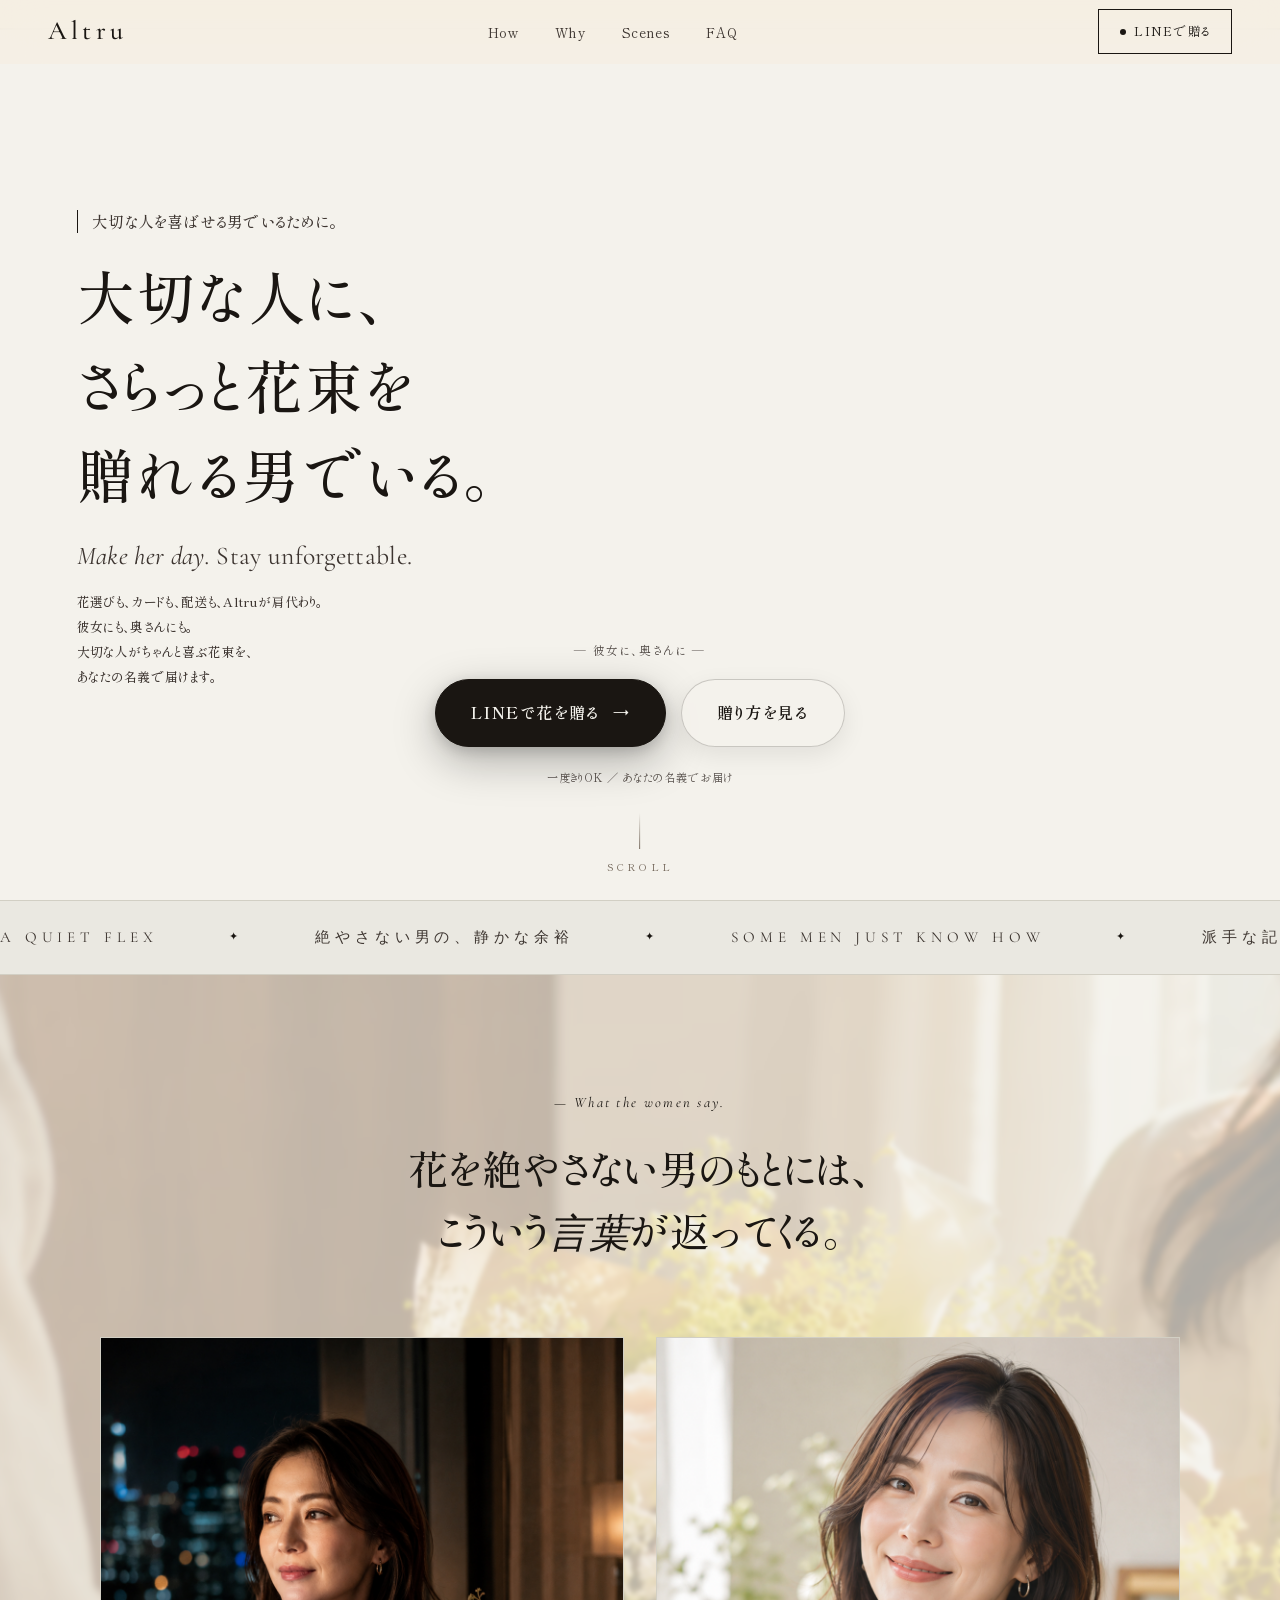
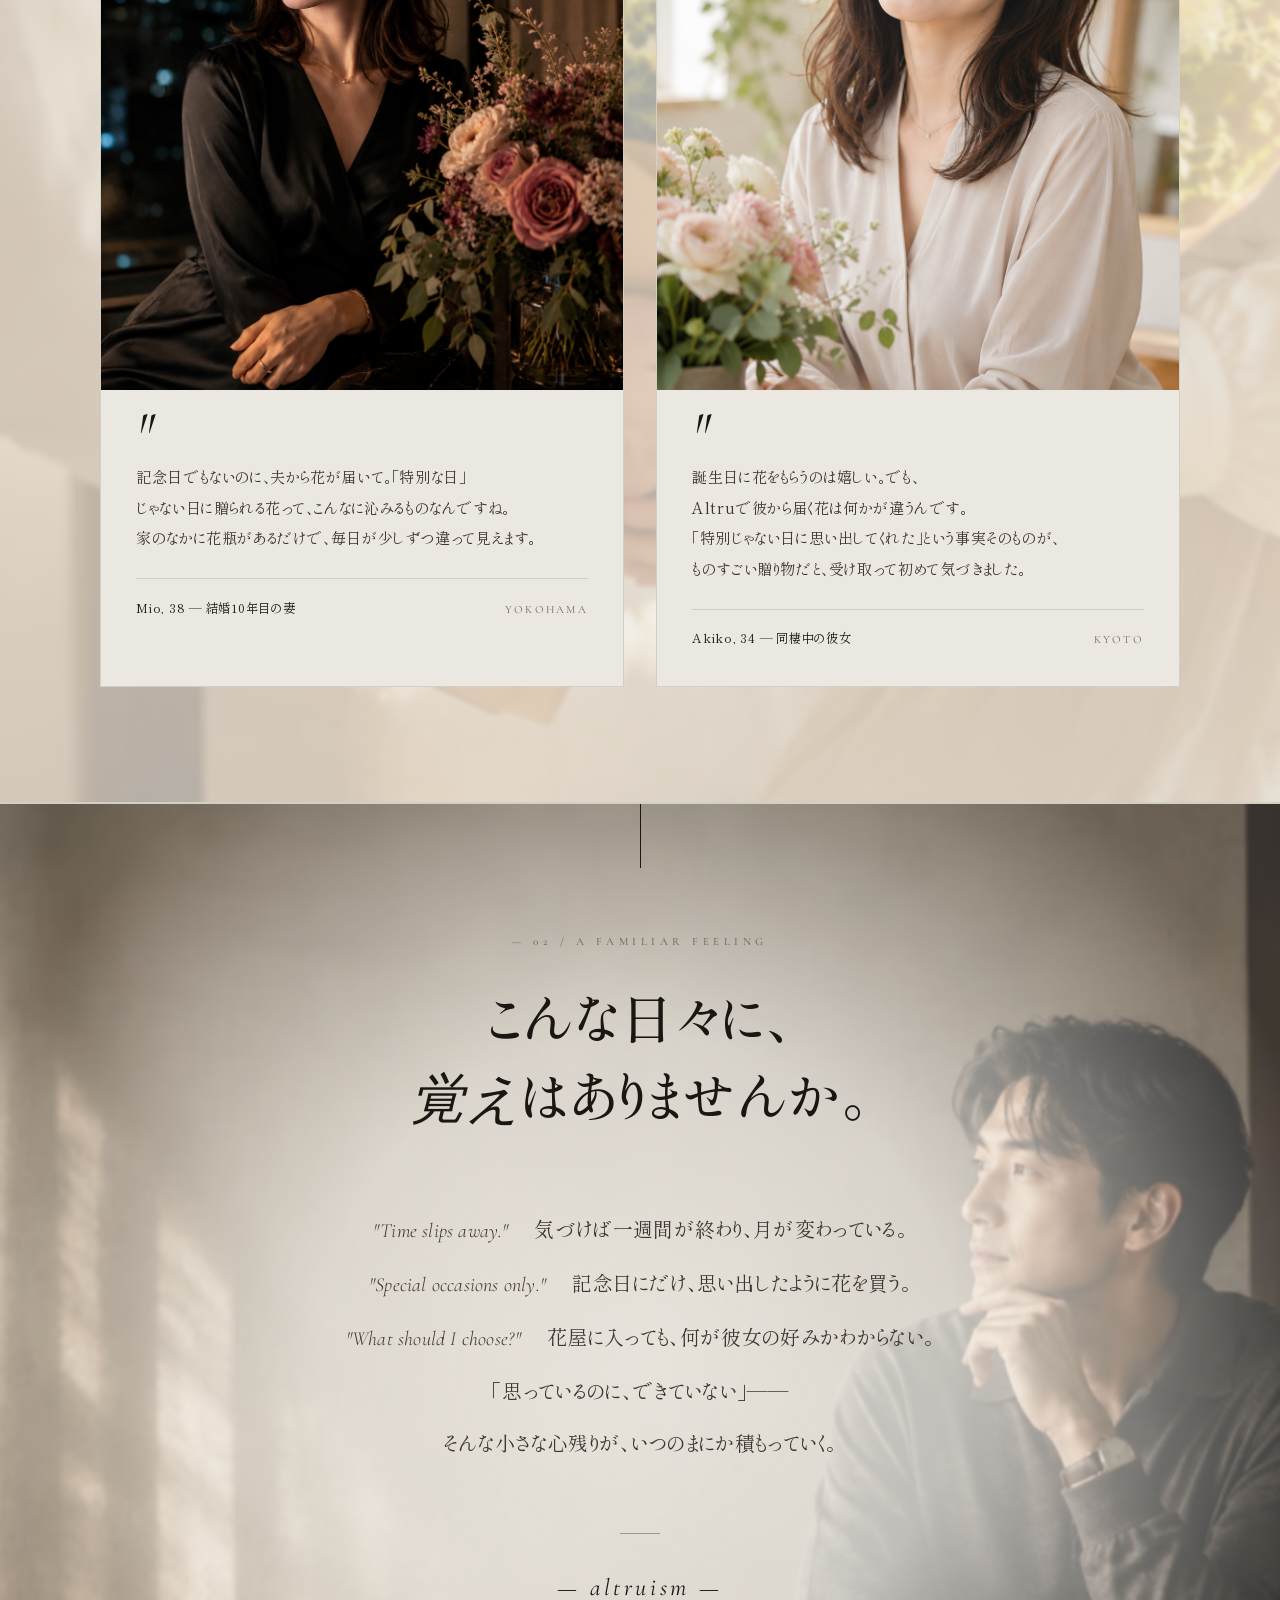
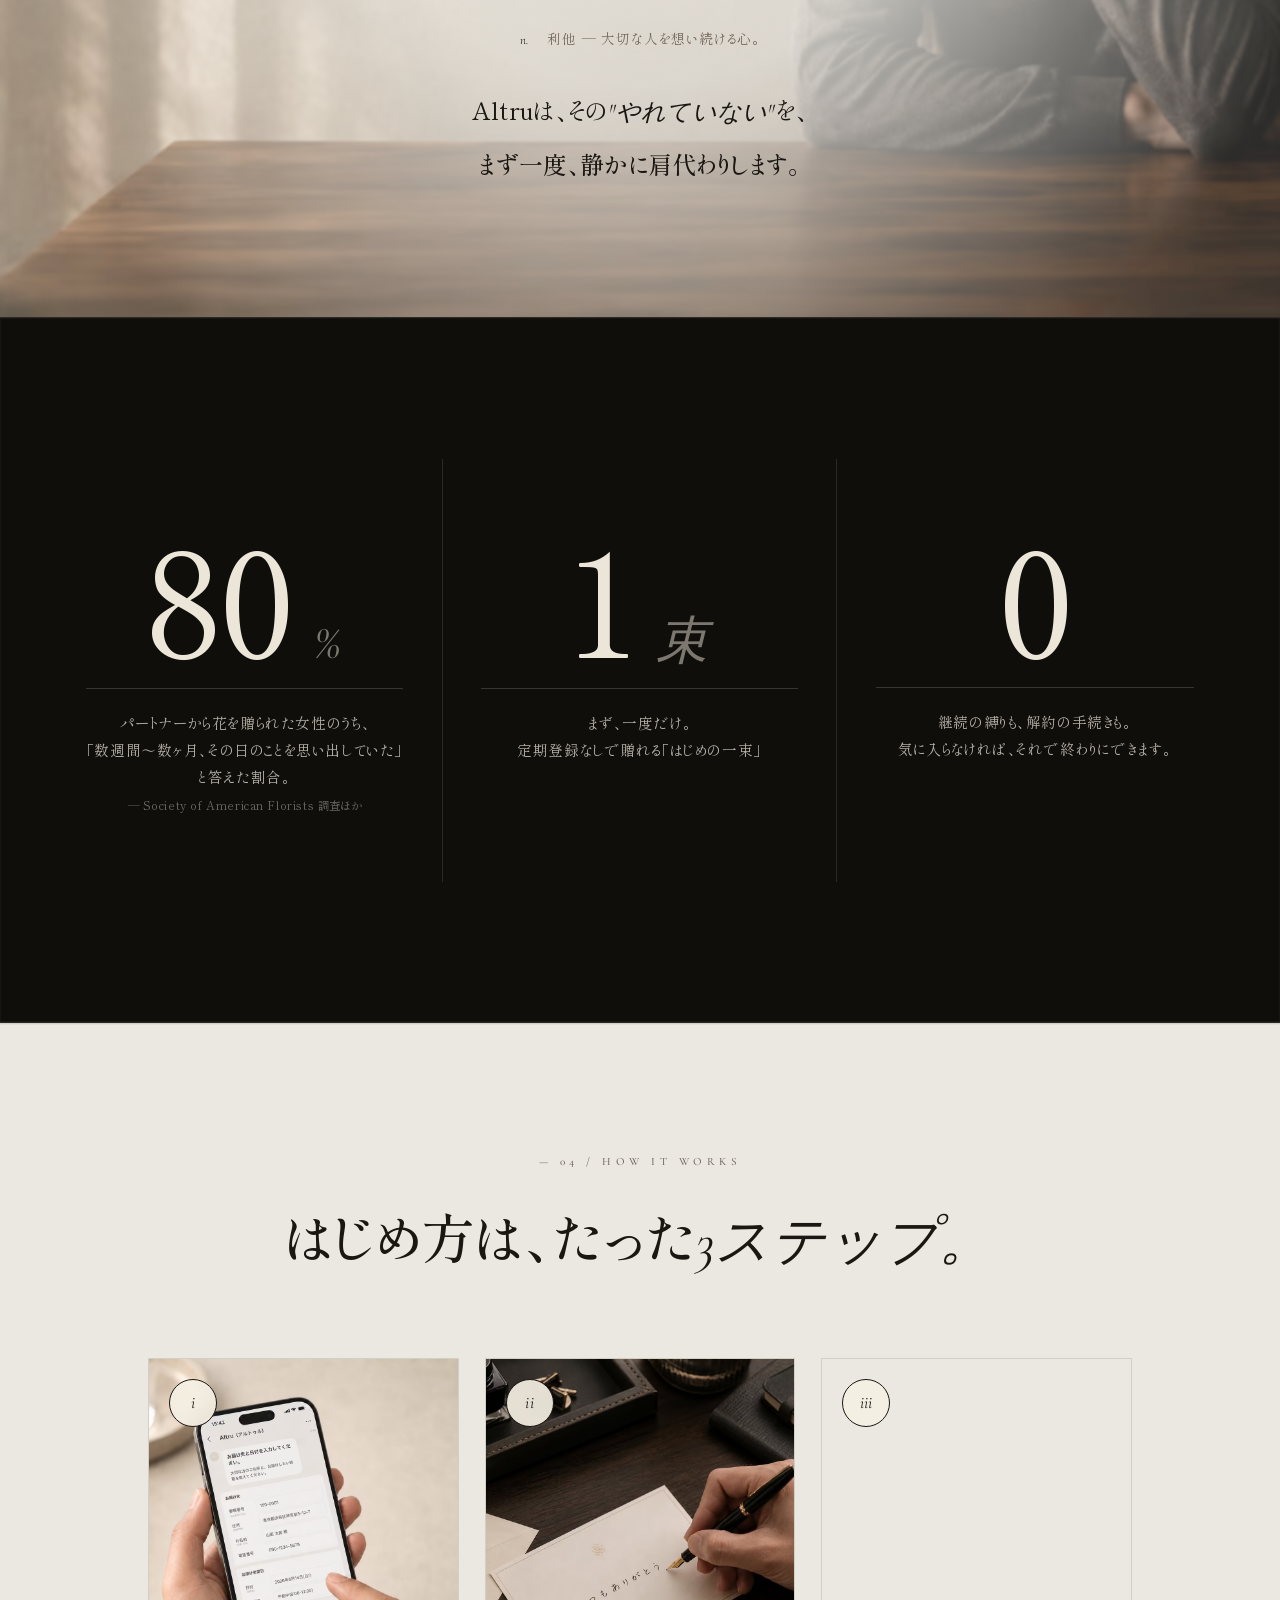
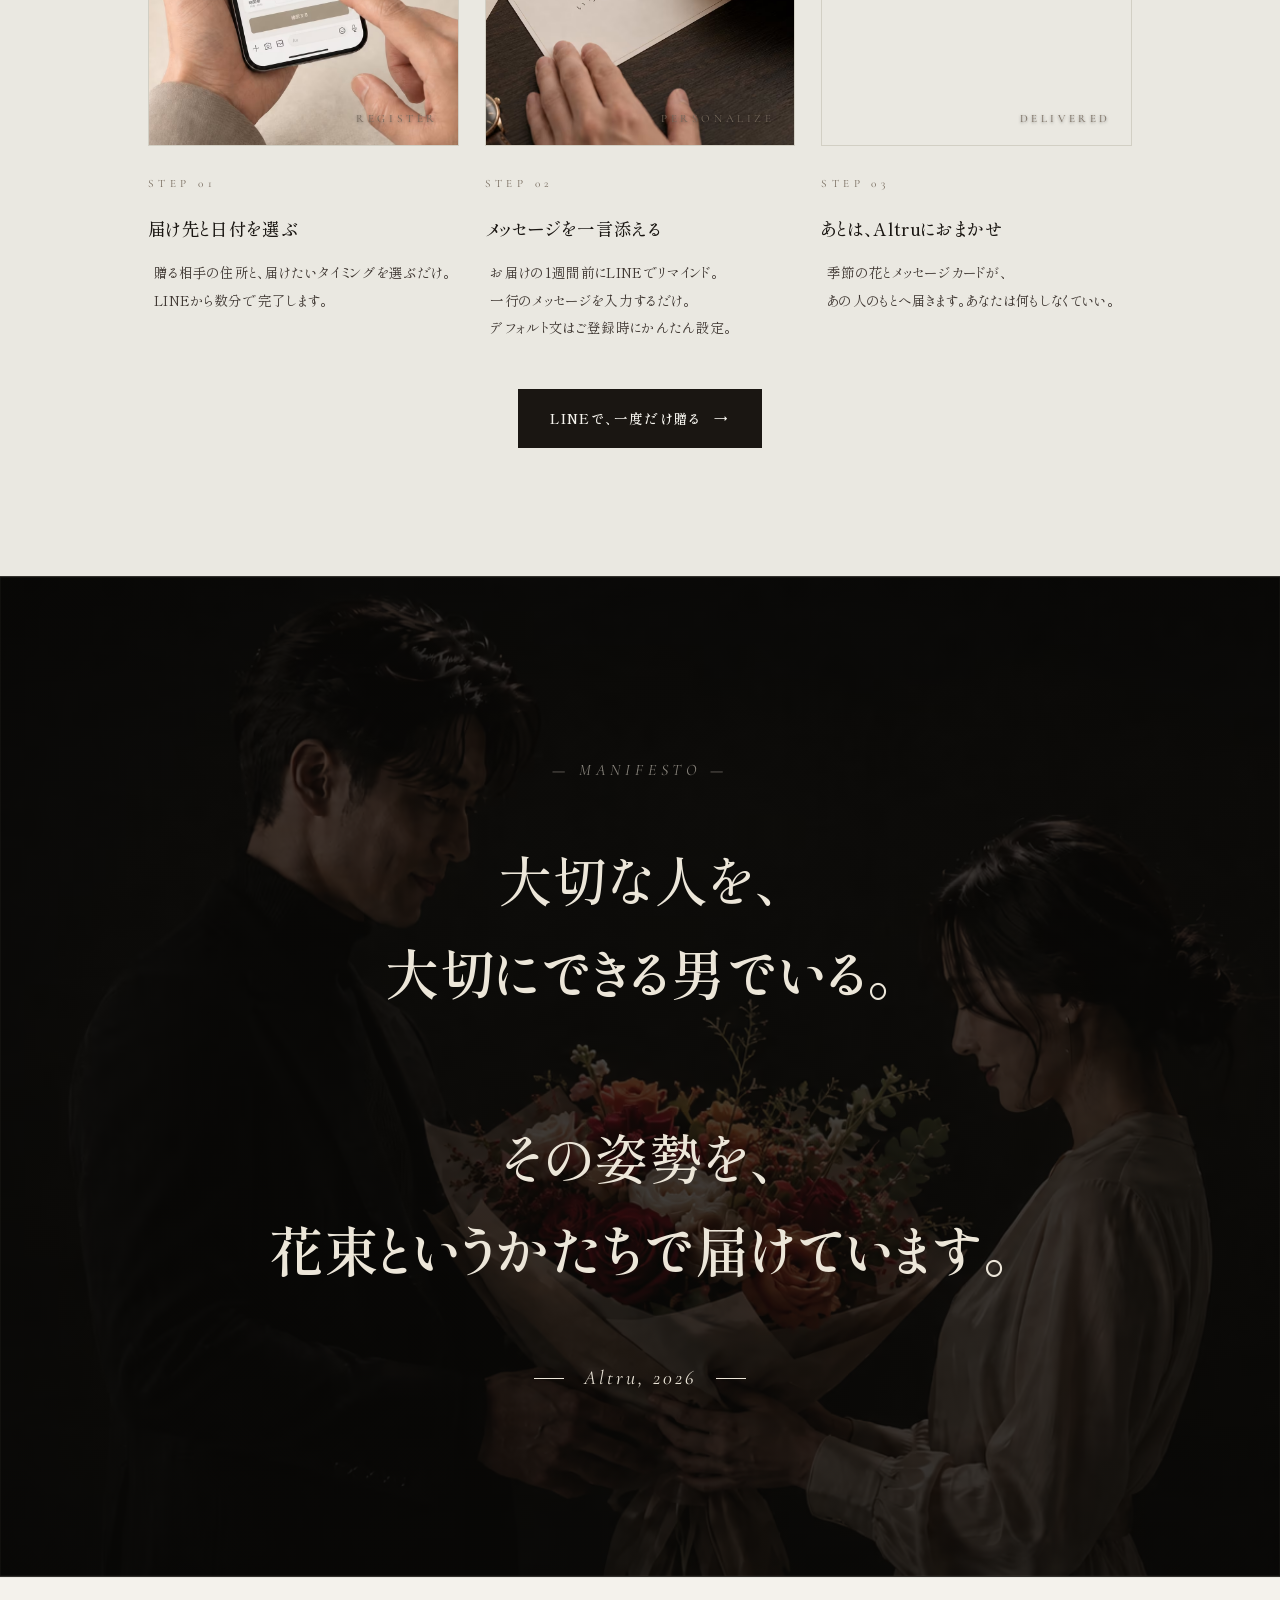
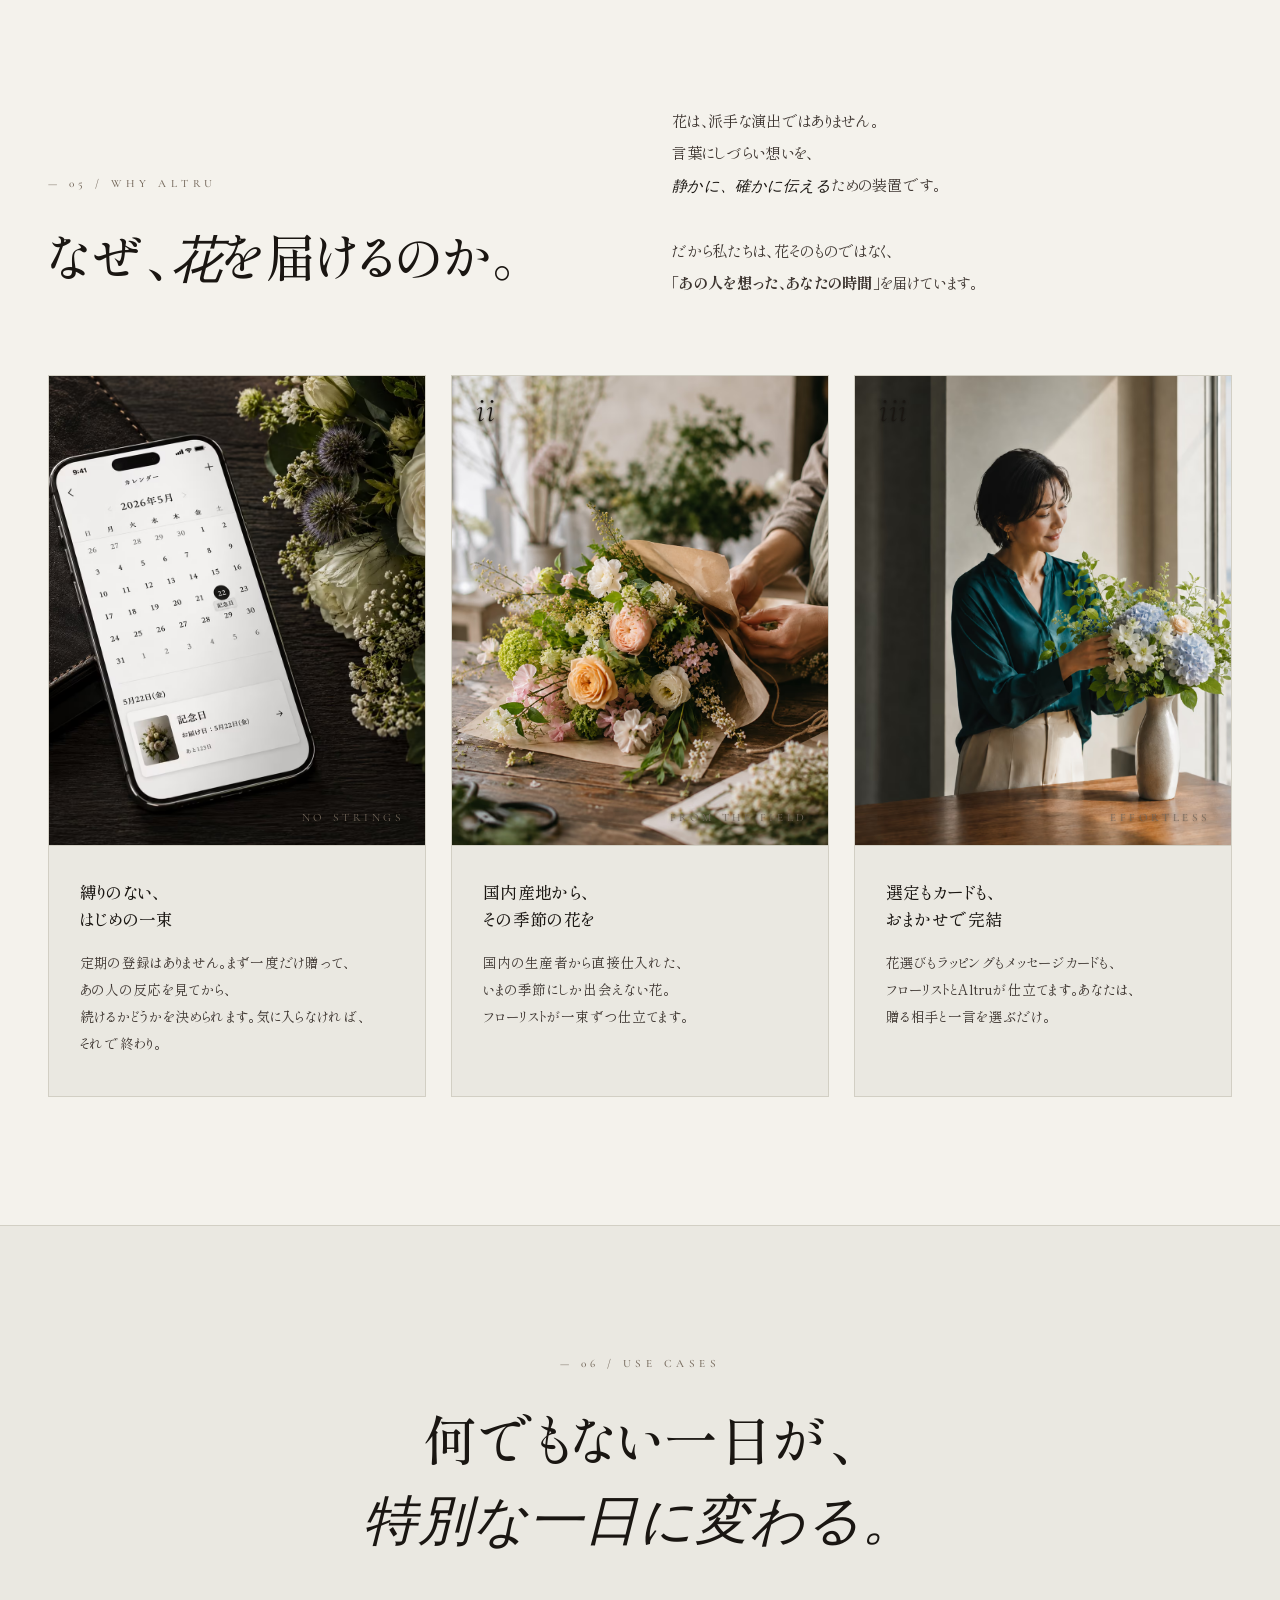
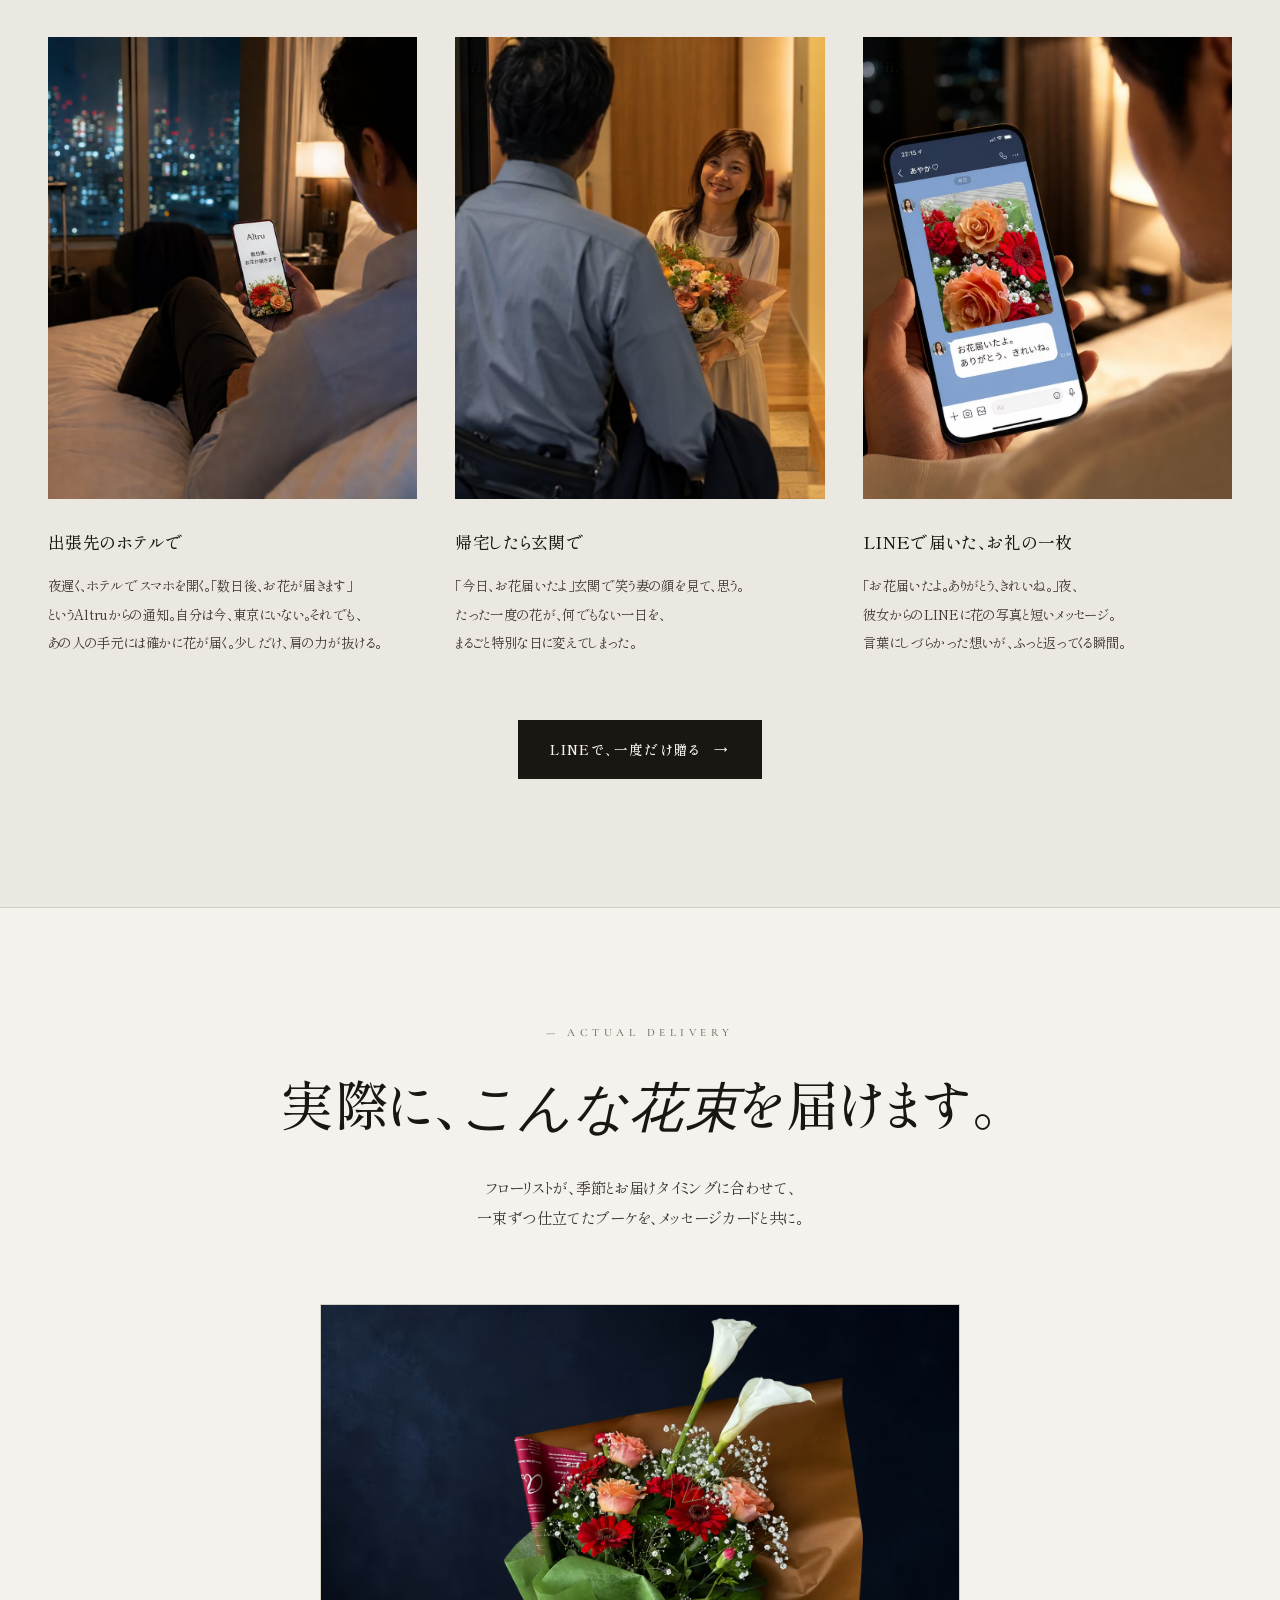
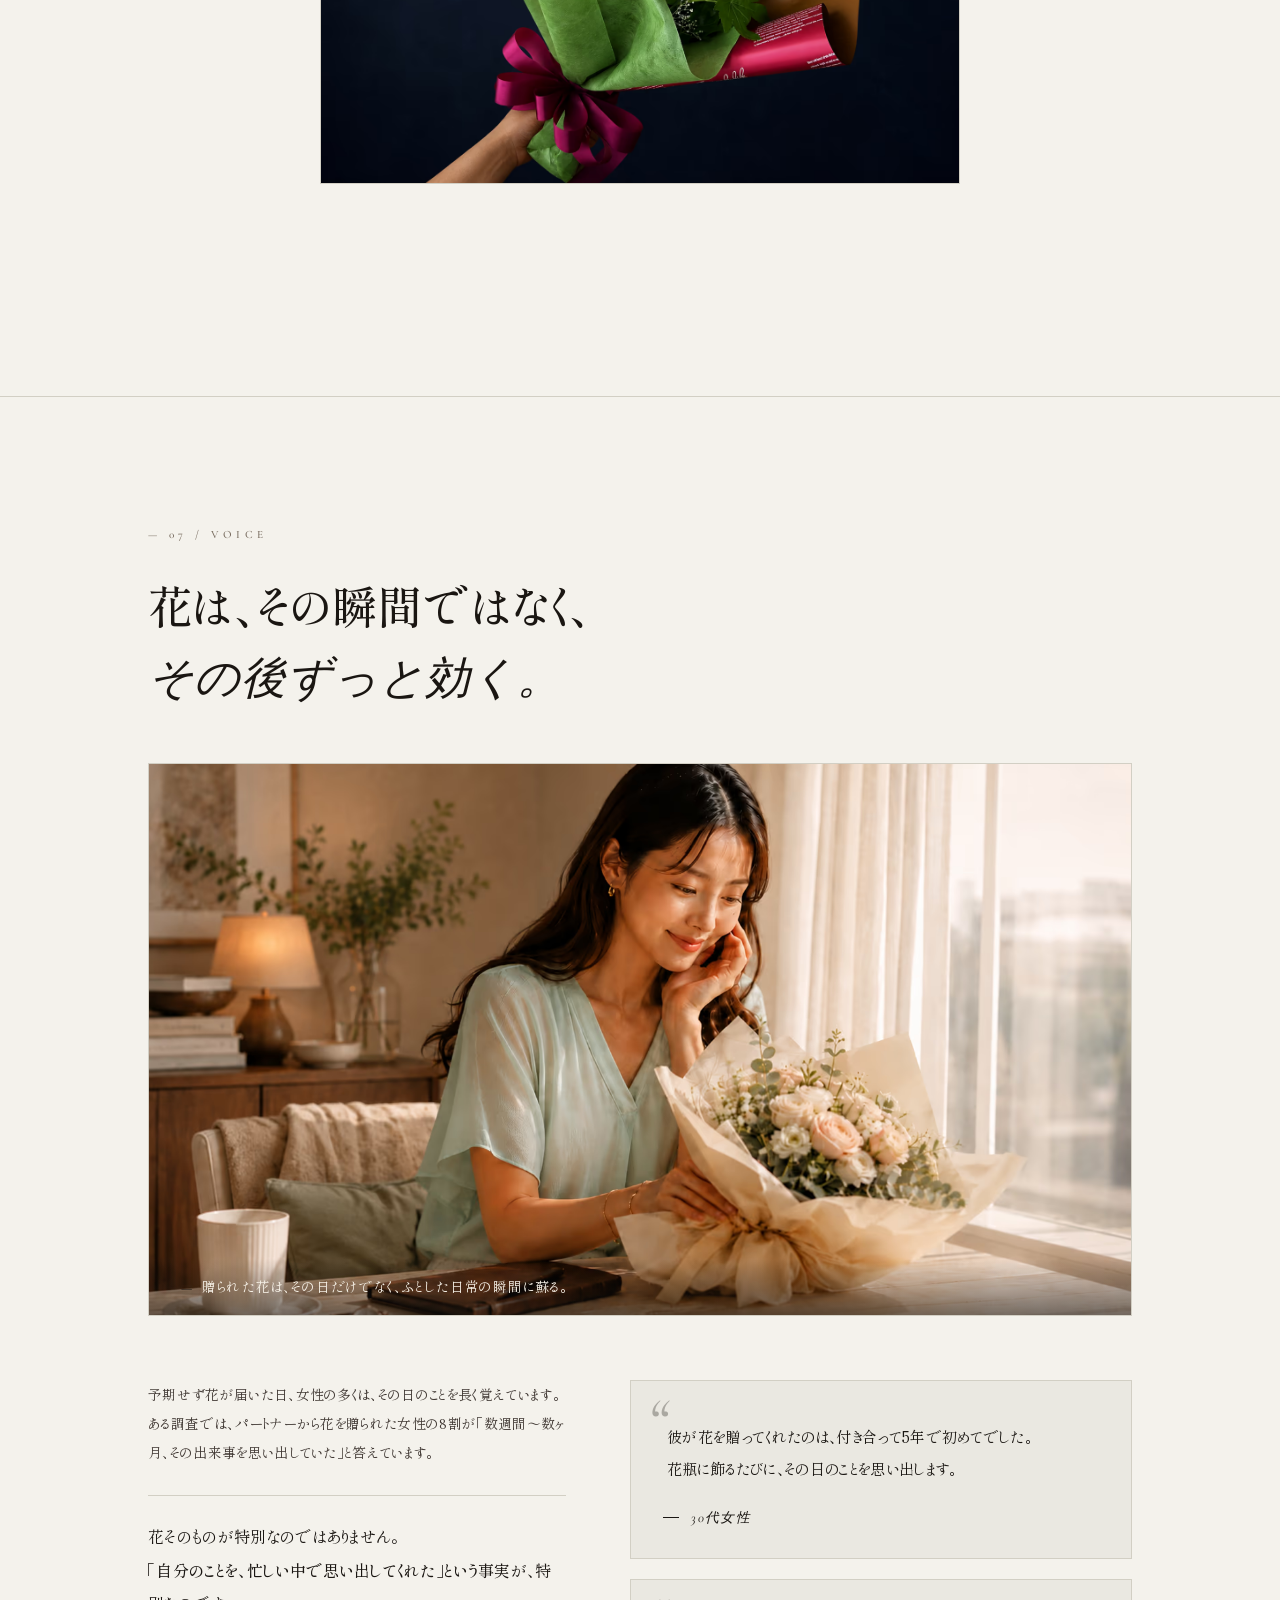
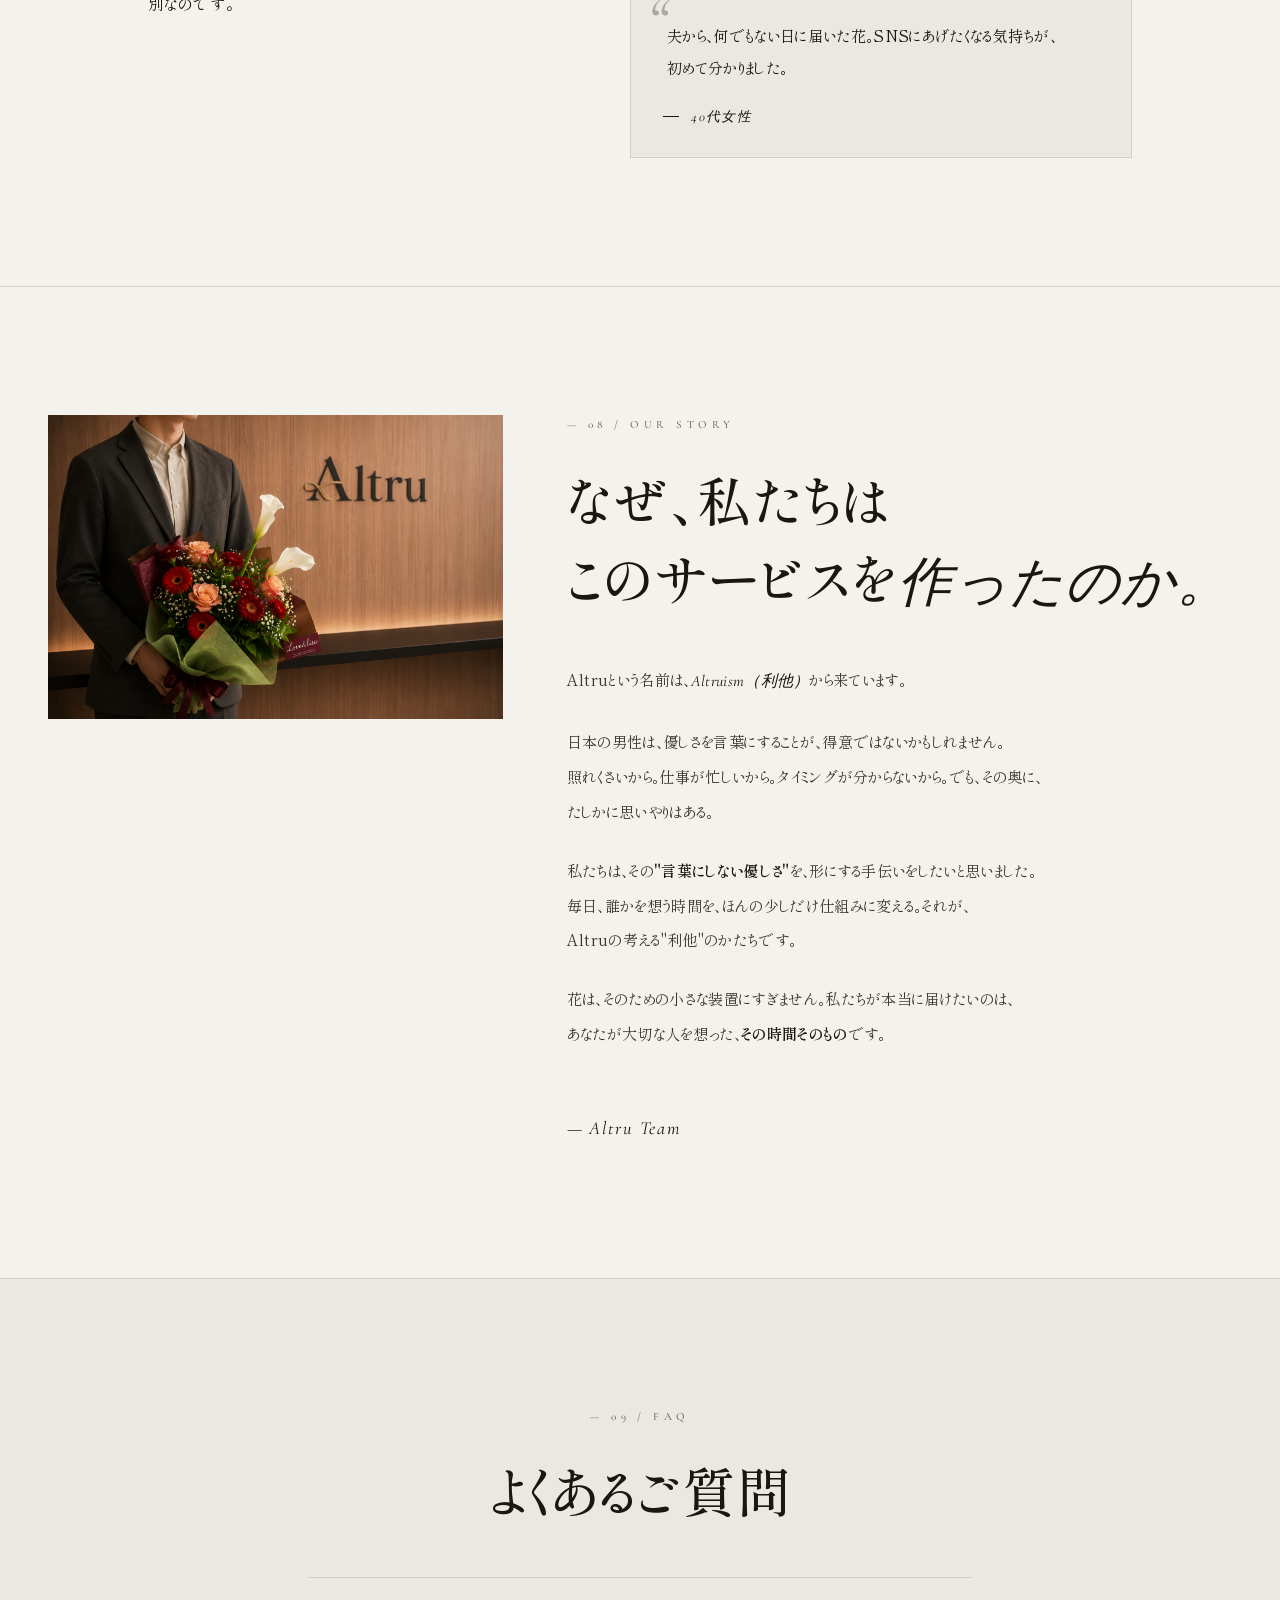
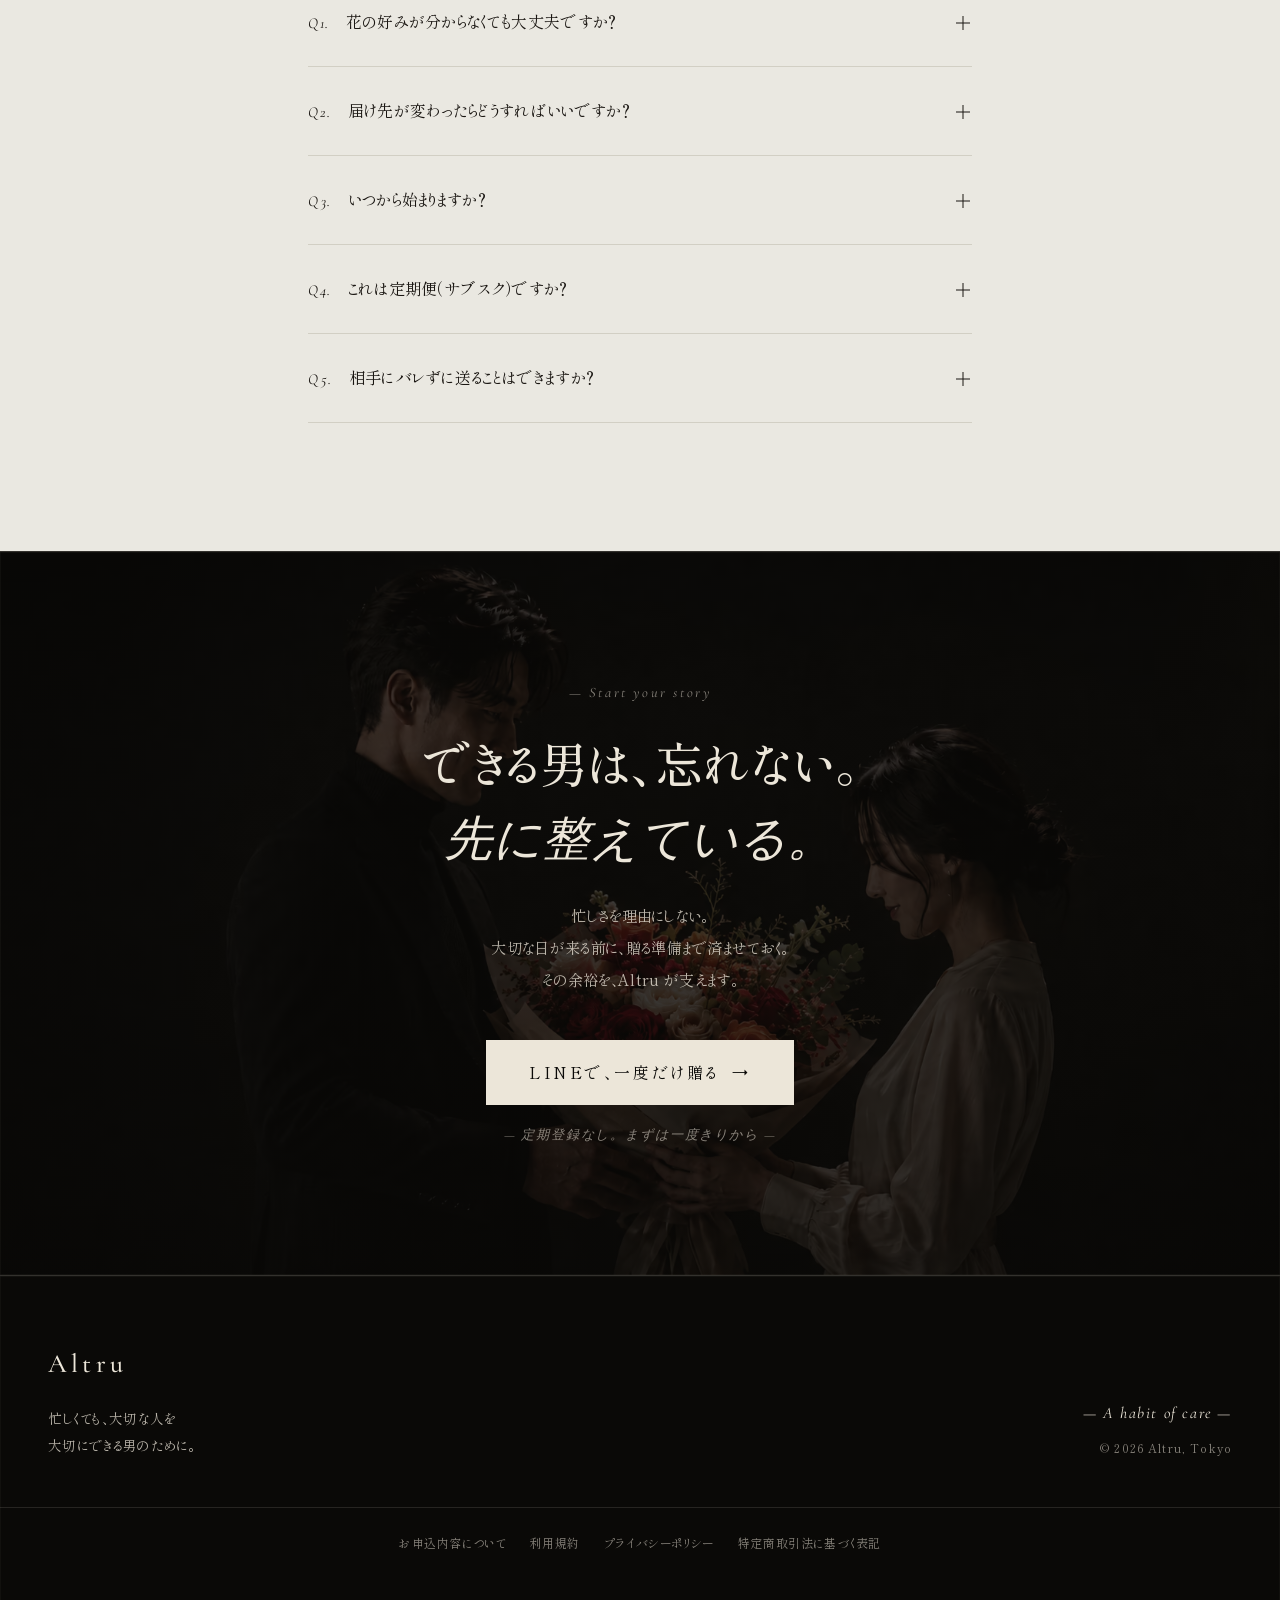
==== commit 9329615e: "fix(lp): keep voices-echo headline on 2 lines on mobile Two changes prevent the trailing 、 from orph" ====
--- a/index.html
+++ b/index.html
@@ -2716,6 +2716,12 @@
     font-size: clamp(1.55rem, 6.6vw, 2.1rem);
     line-height: 1.5;
   }
+  .voices-echo__hl {
+    font-size: clamp(1.35rem, 5.4vw, 1.85rem);
+    line-break: strict;
+    word-break: keep-all;
+    overflow-wrap: anywhere;
+  }
 
   /* STATS */
   .stats__grid { display: grid; }
@@ -3152,8 +3158,8 @@
     <div class="voices-echo__head reveal">
       <div class="voices-echo__eye">— What the women say.</div>
       <h2 class="voices-echo__hl">
-        花を絶やさない男のもとには、<br>
-        こういう<em>言葉</em>が返ってくる。
+        花を絶やさない<span class="nobr">男のもとには、</span><br>
+        こういう<span class="nobr"><em>言葉</em>が返ってくる。</span>
       </h2>
     </div>
     <div class="voices-echo__grid">
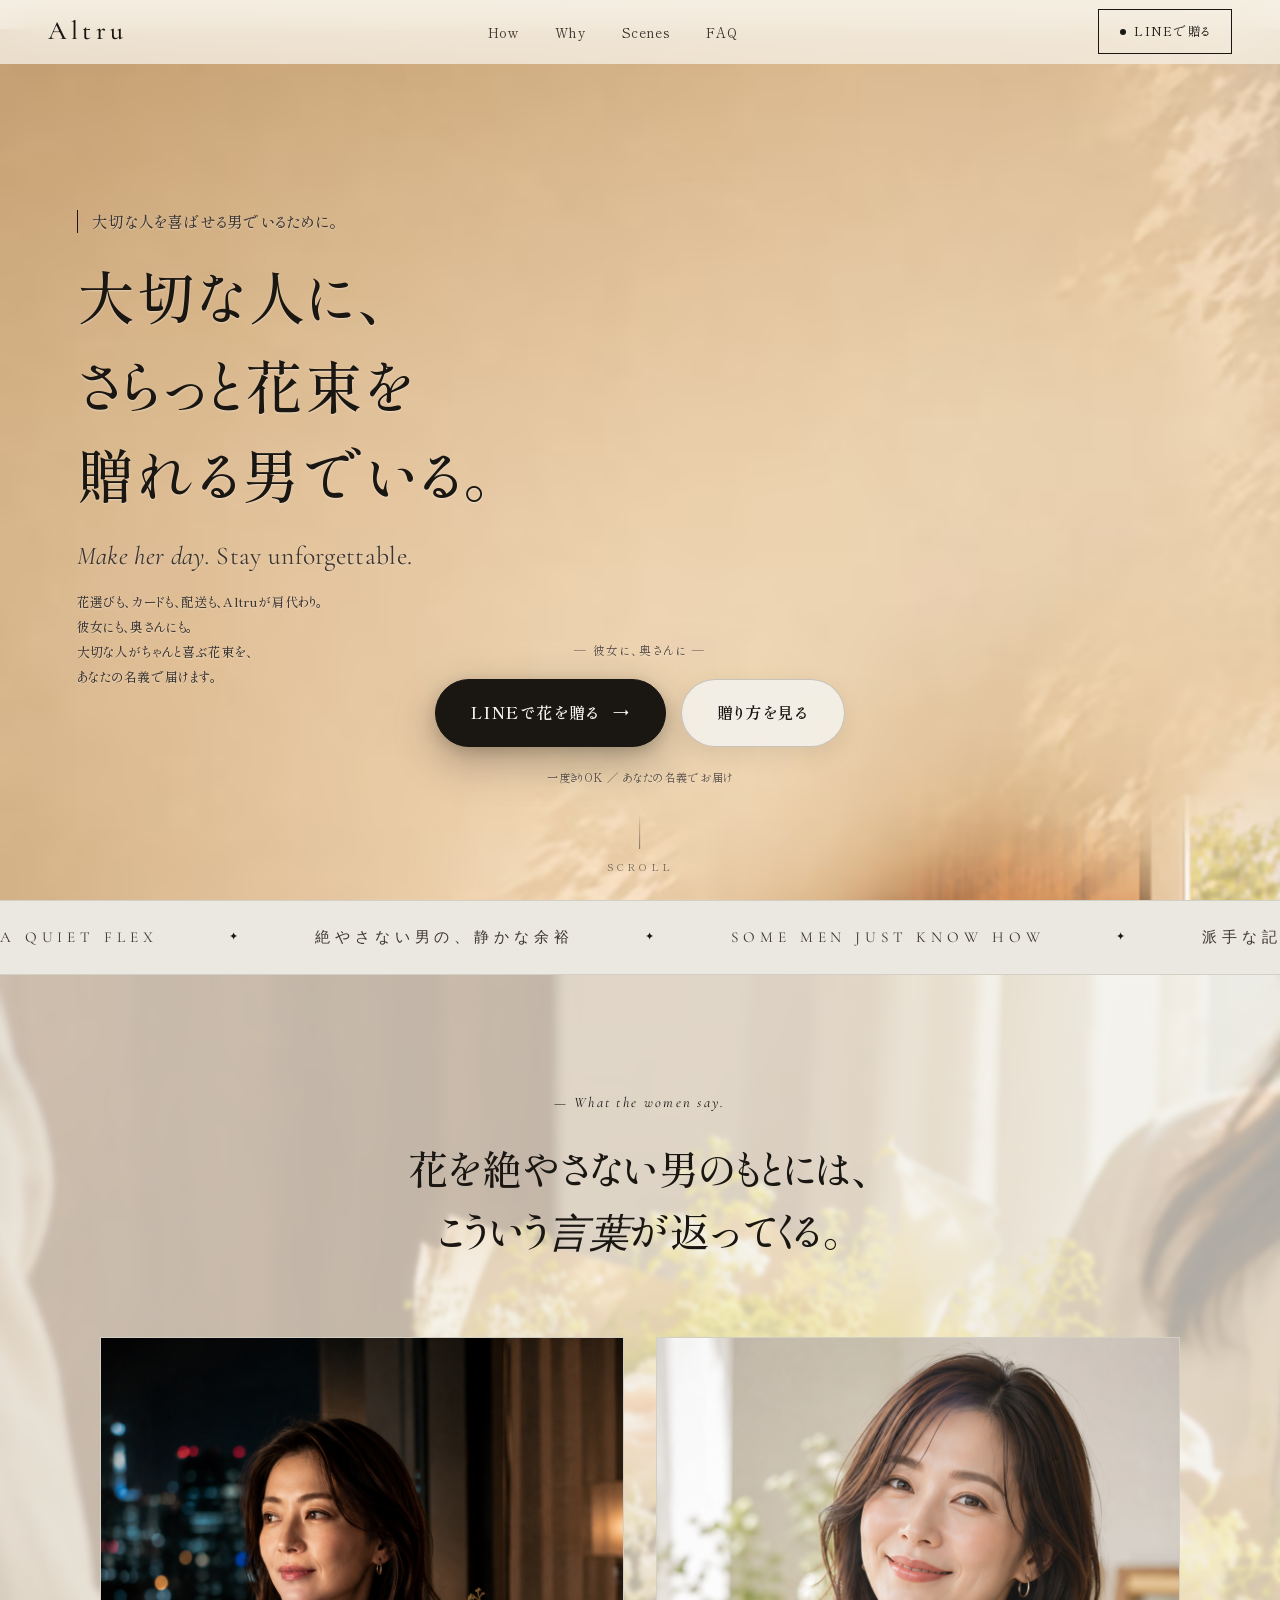
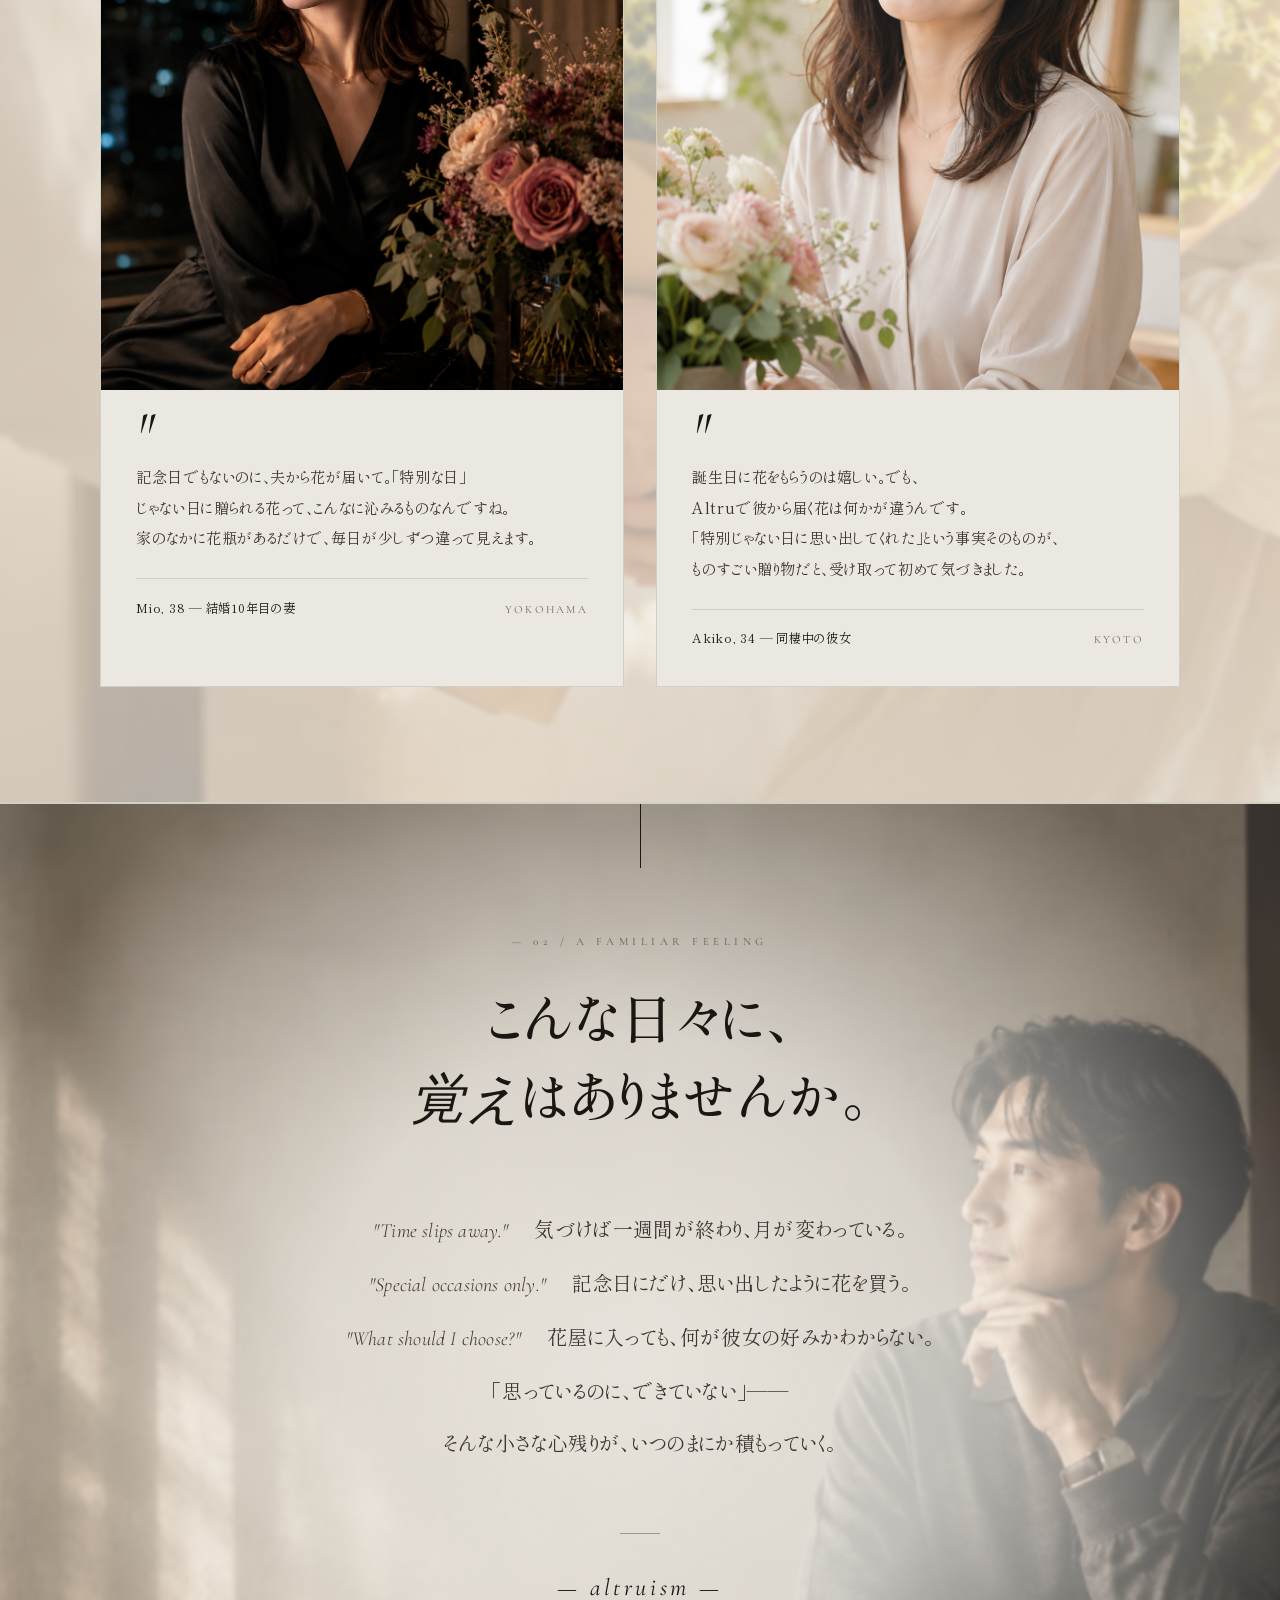
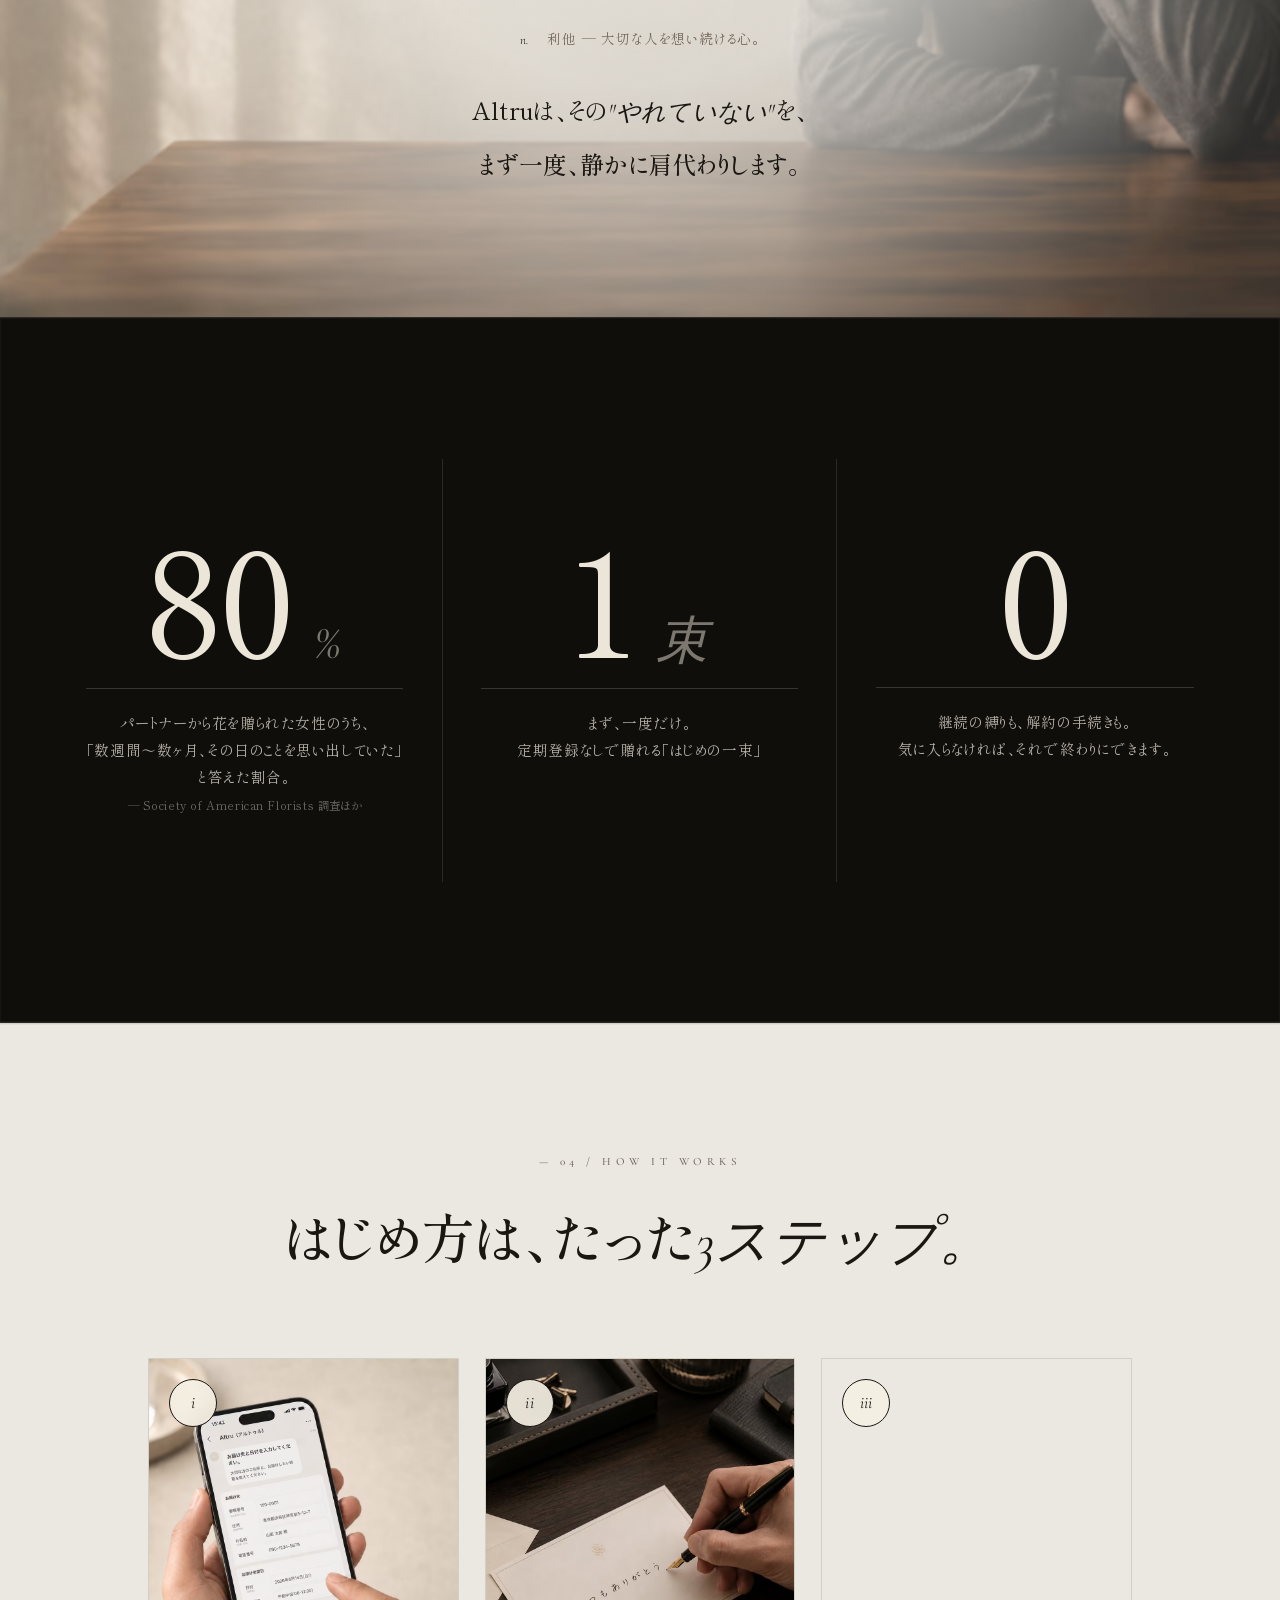
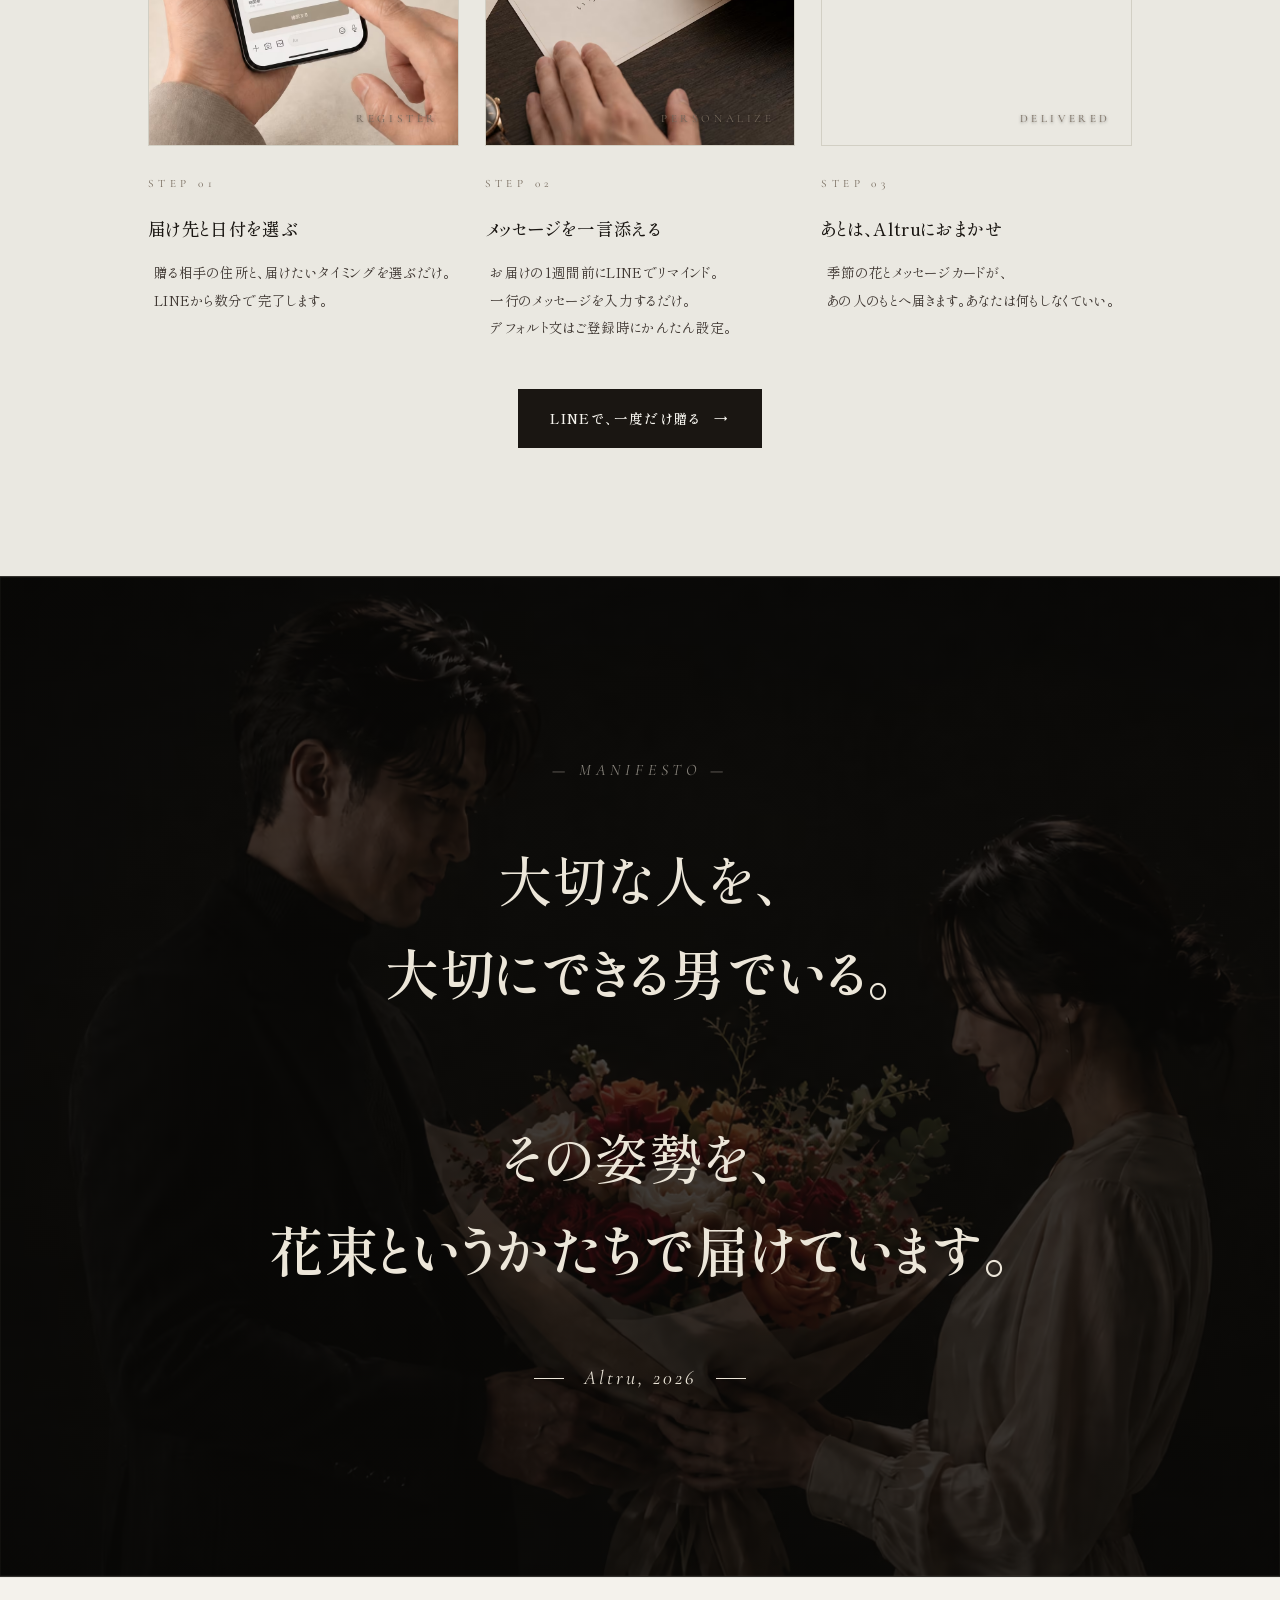
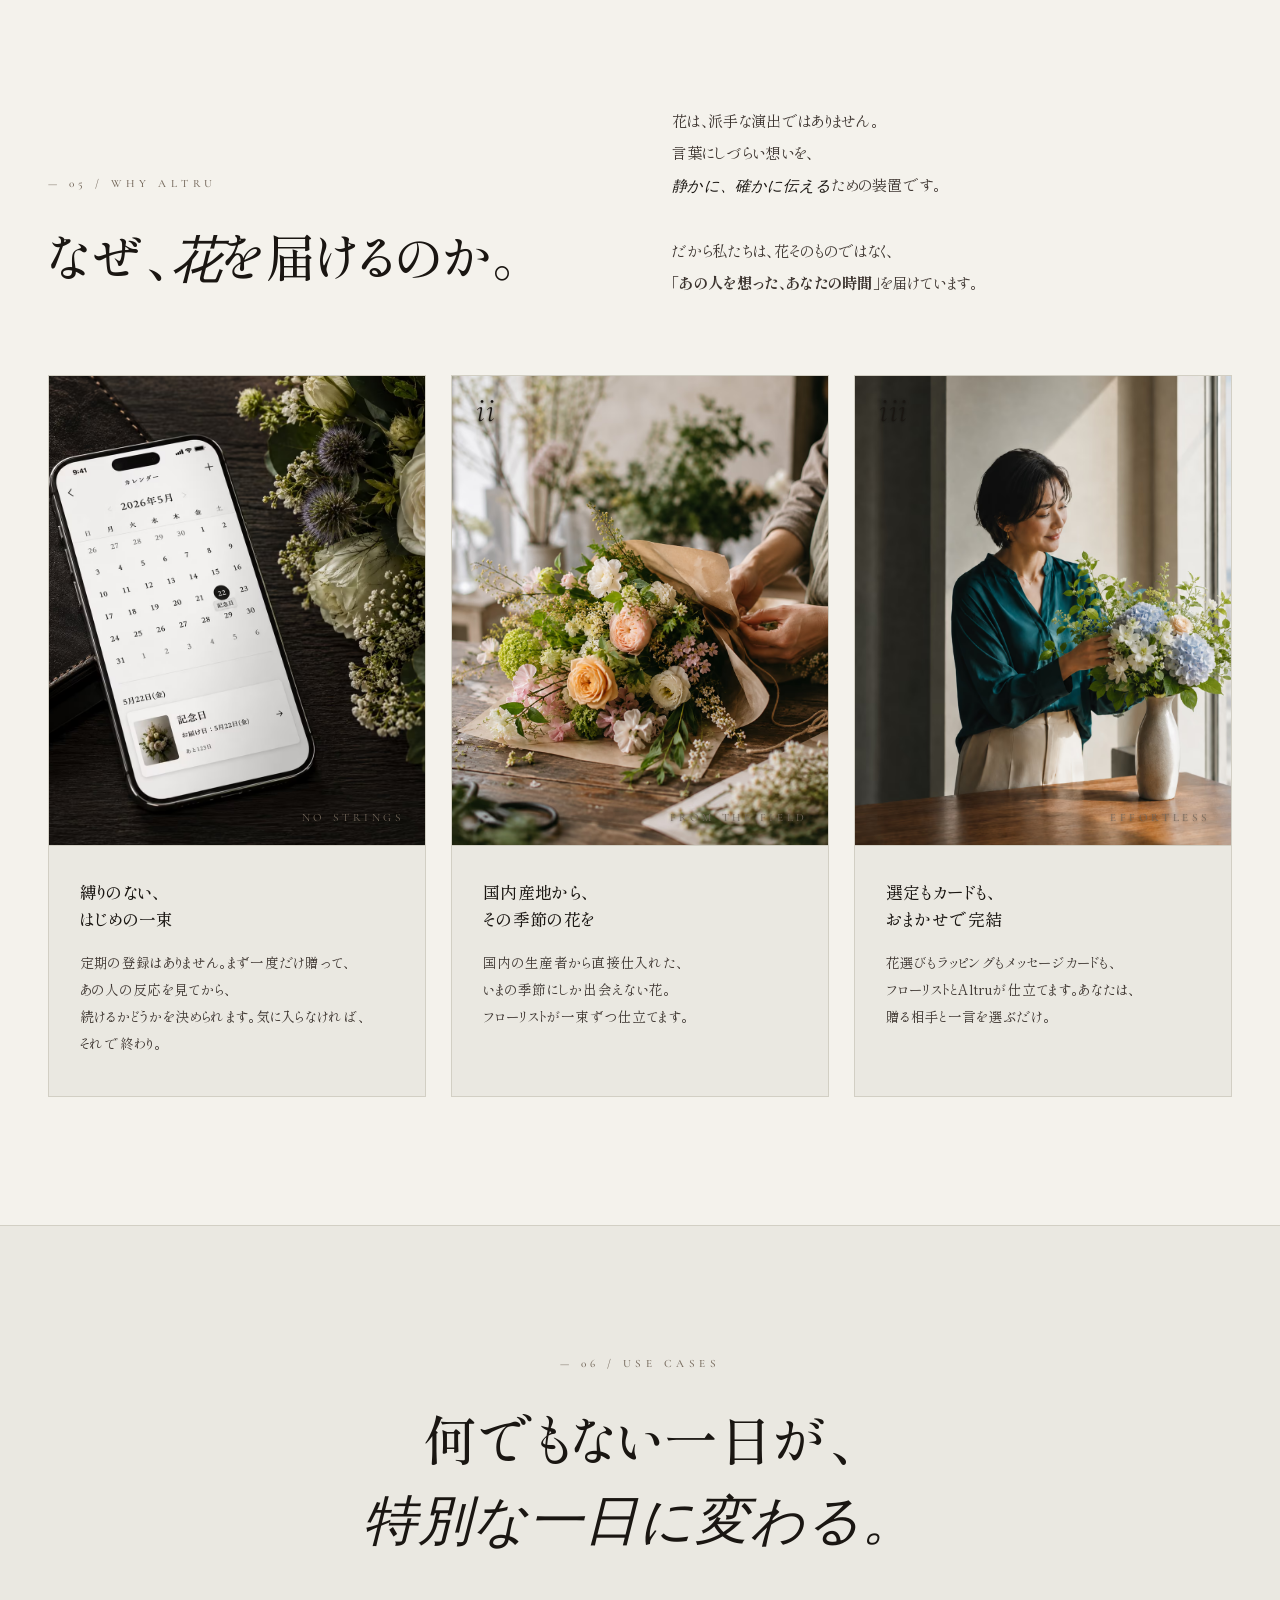
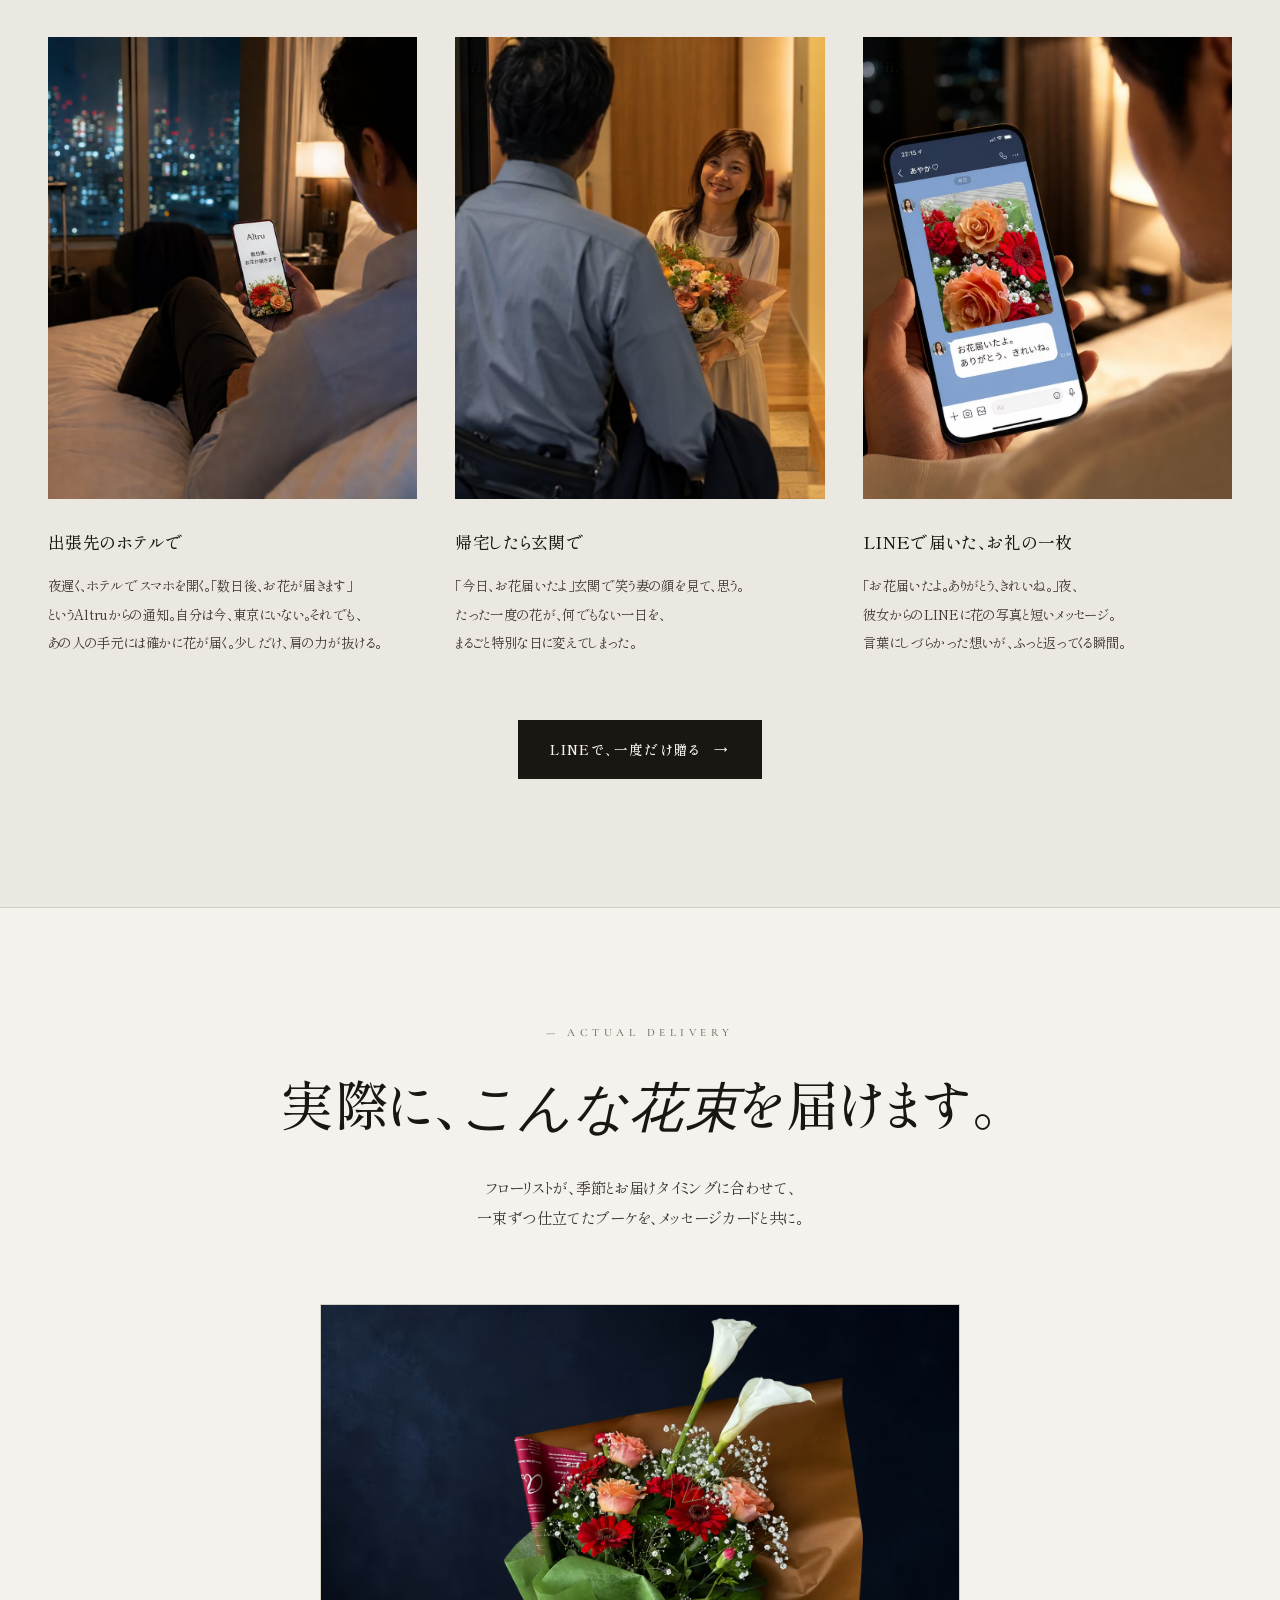
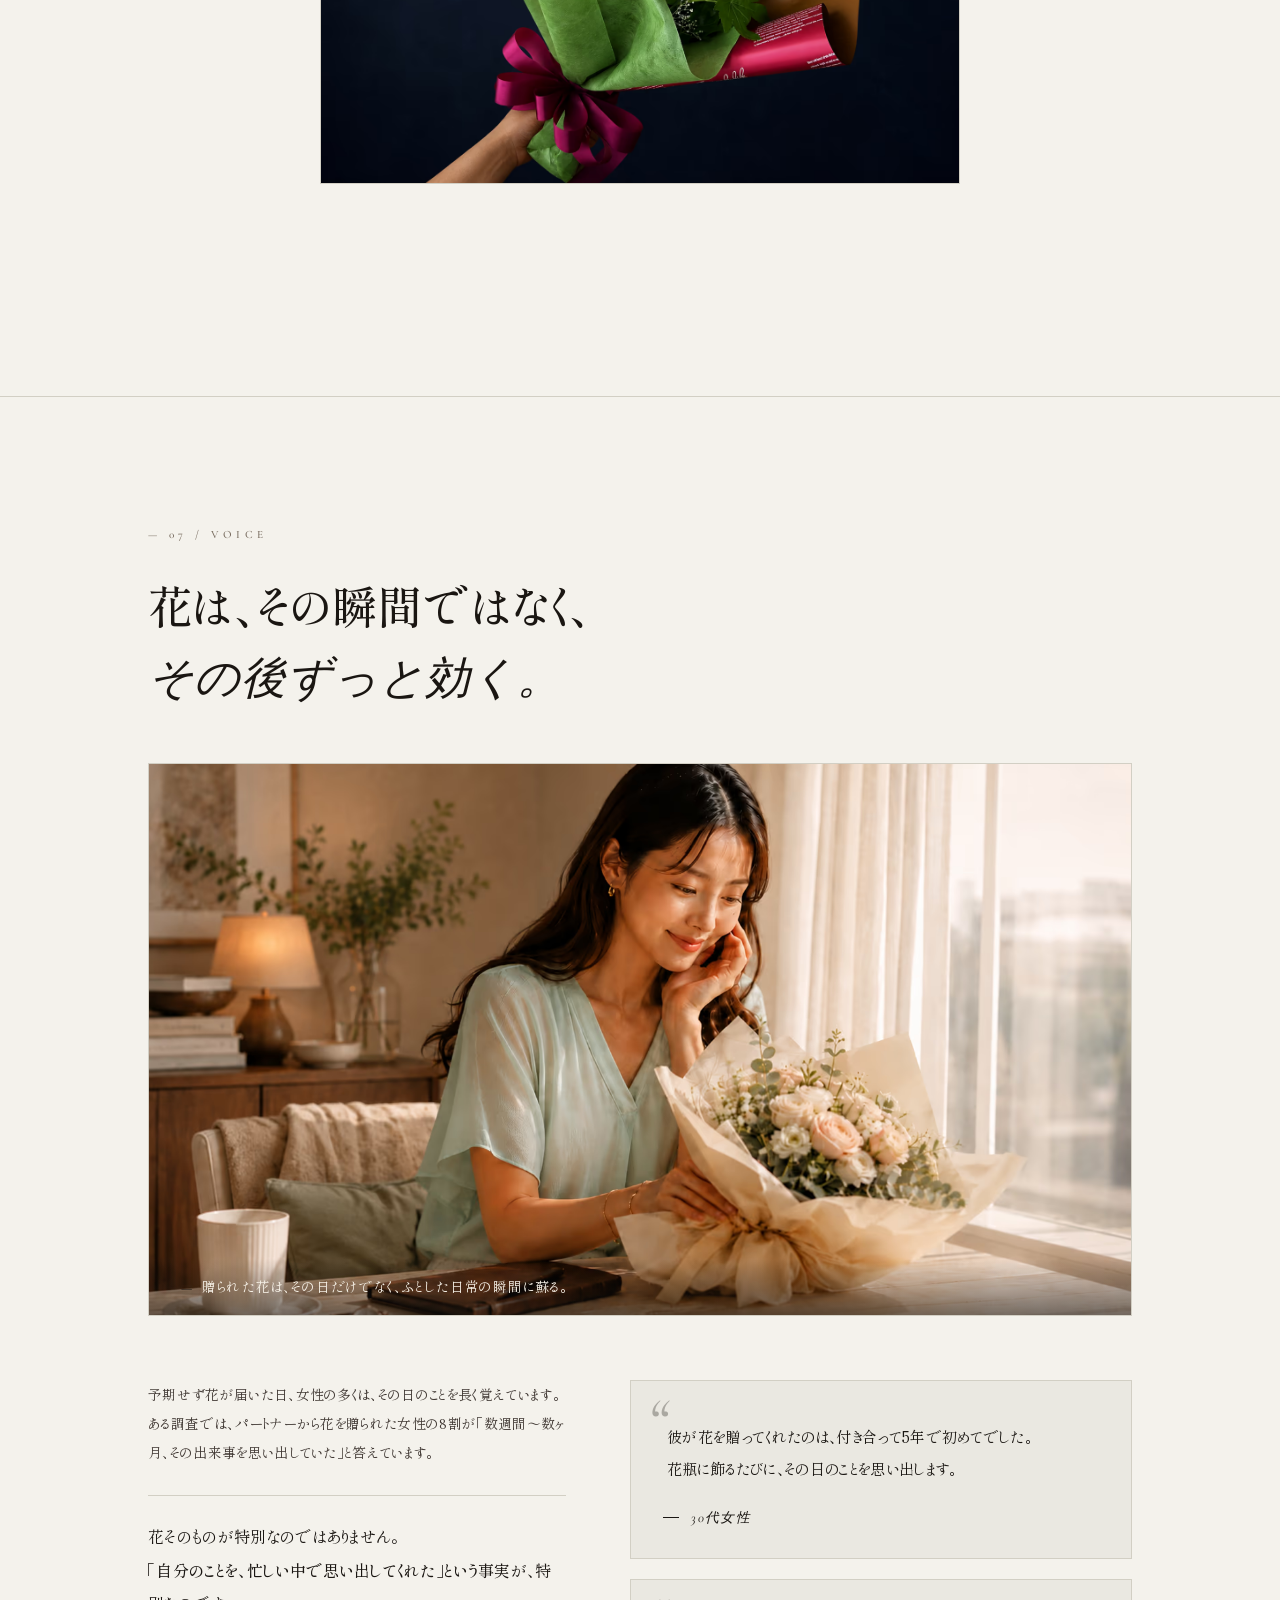
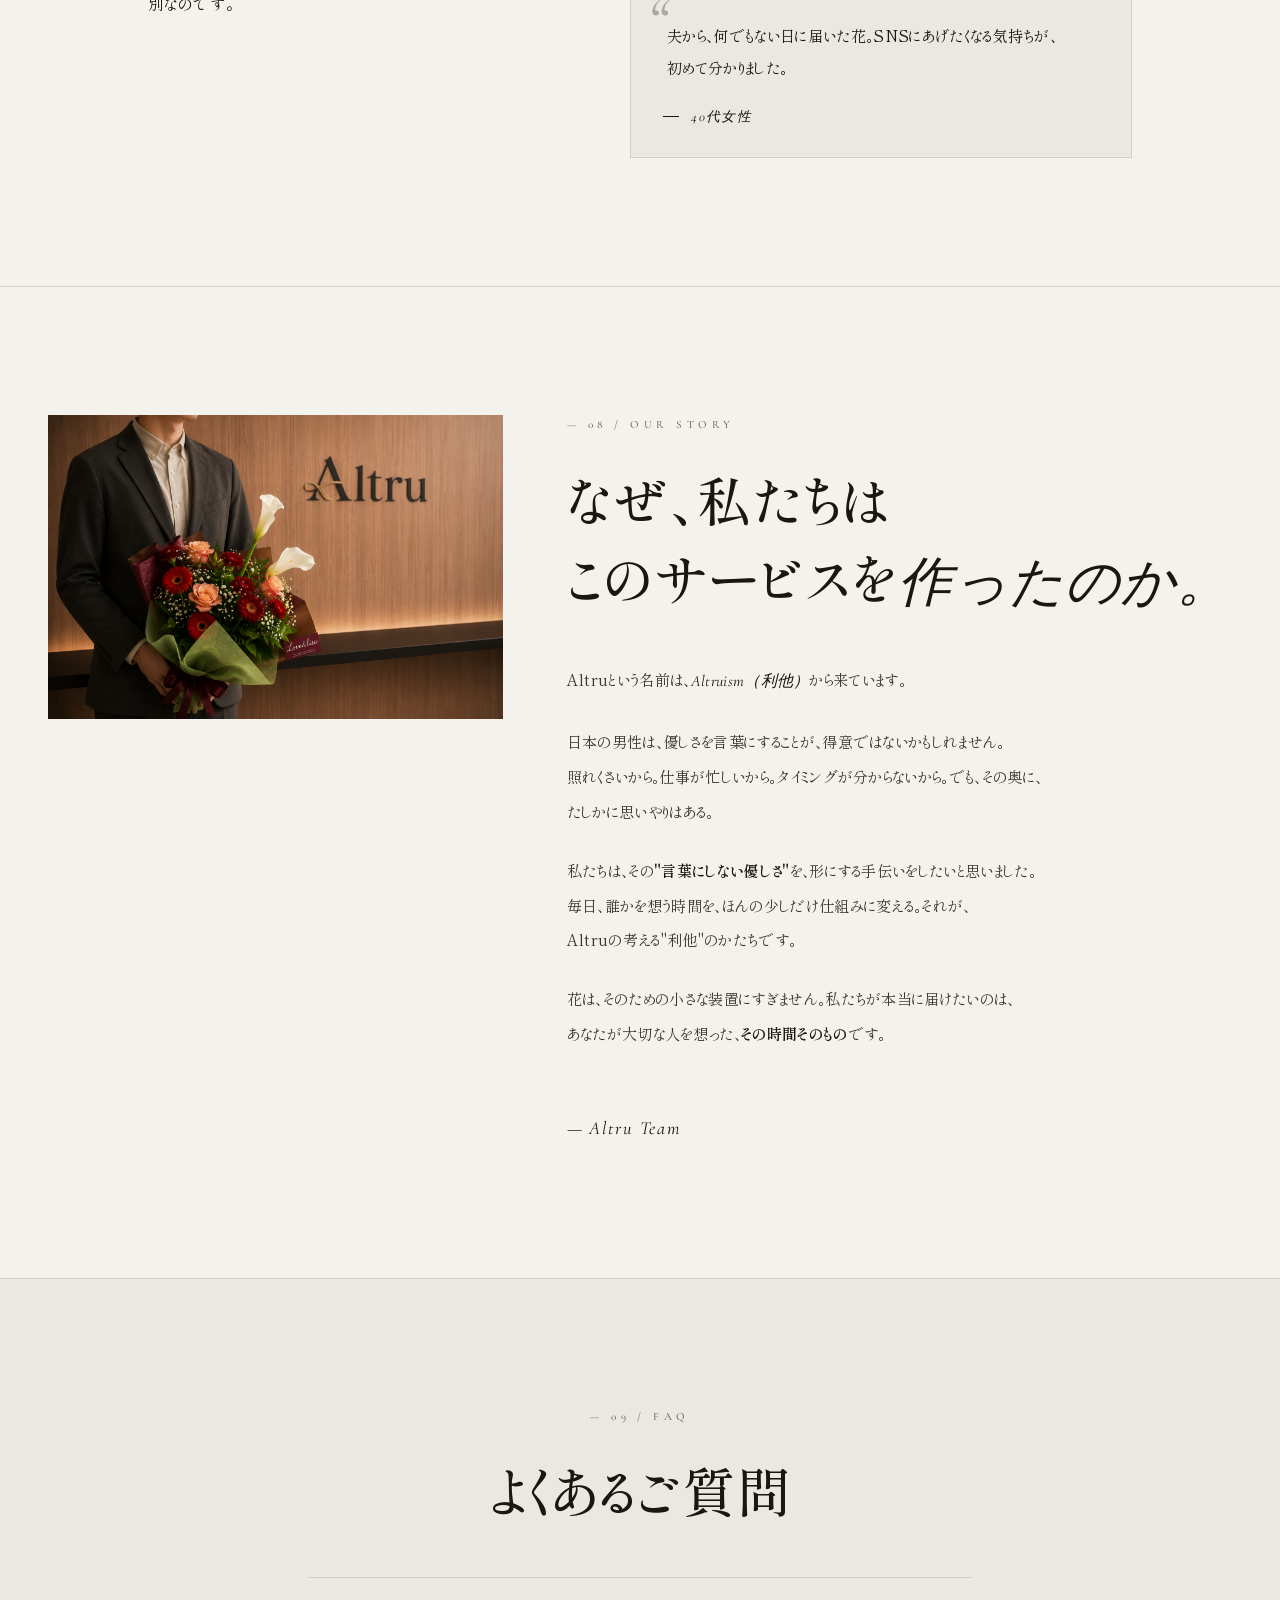
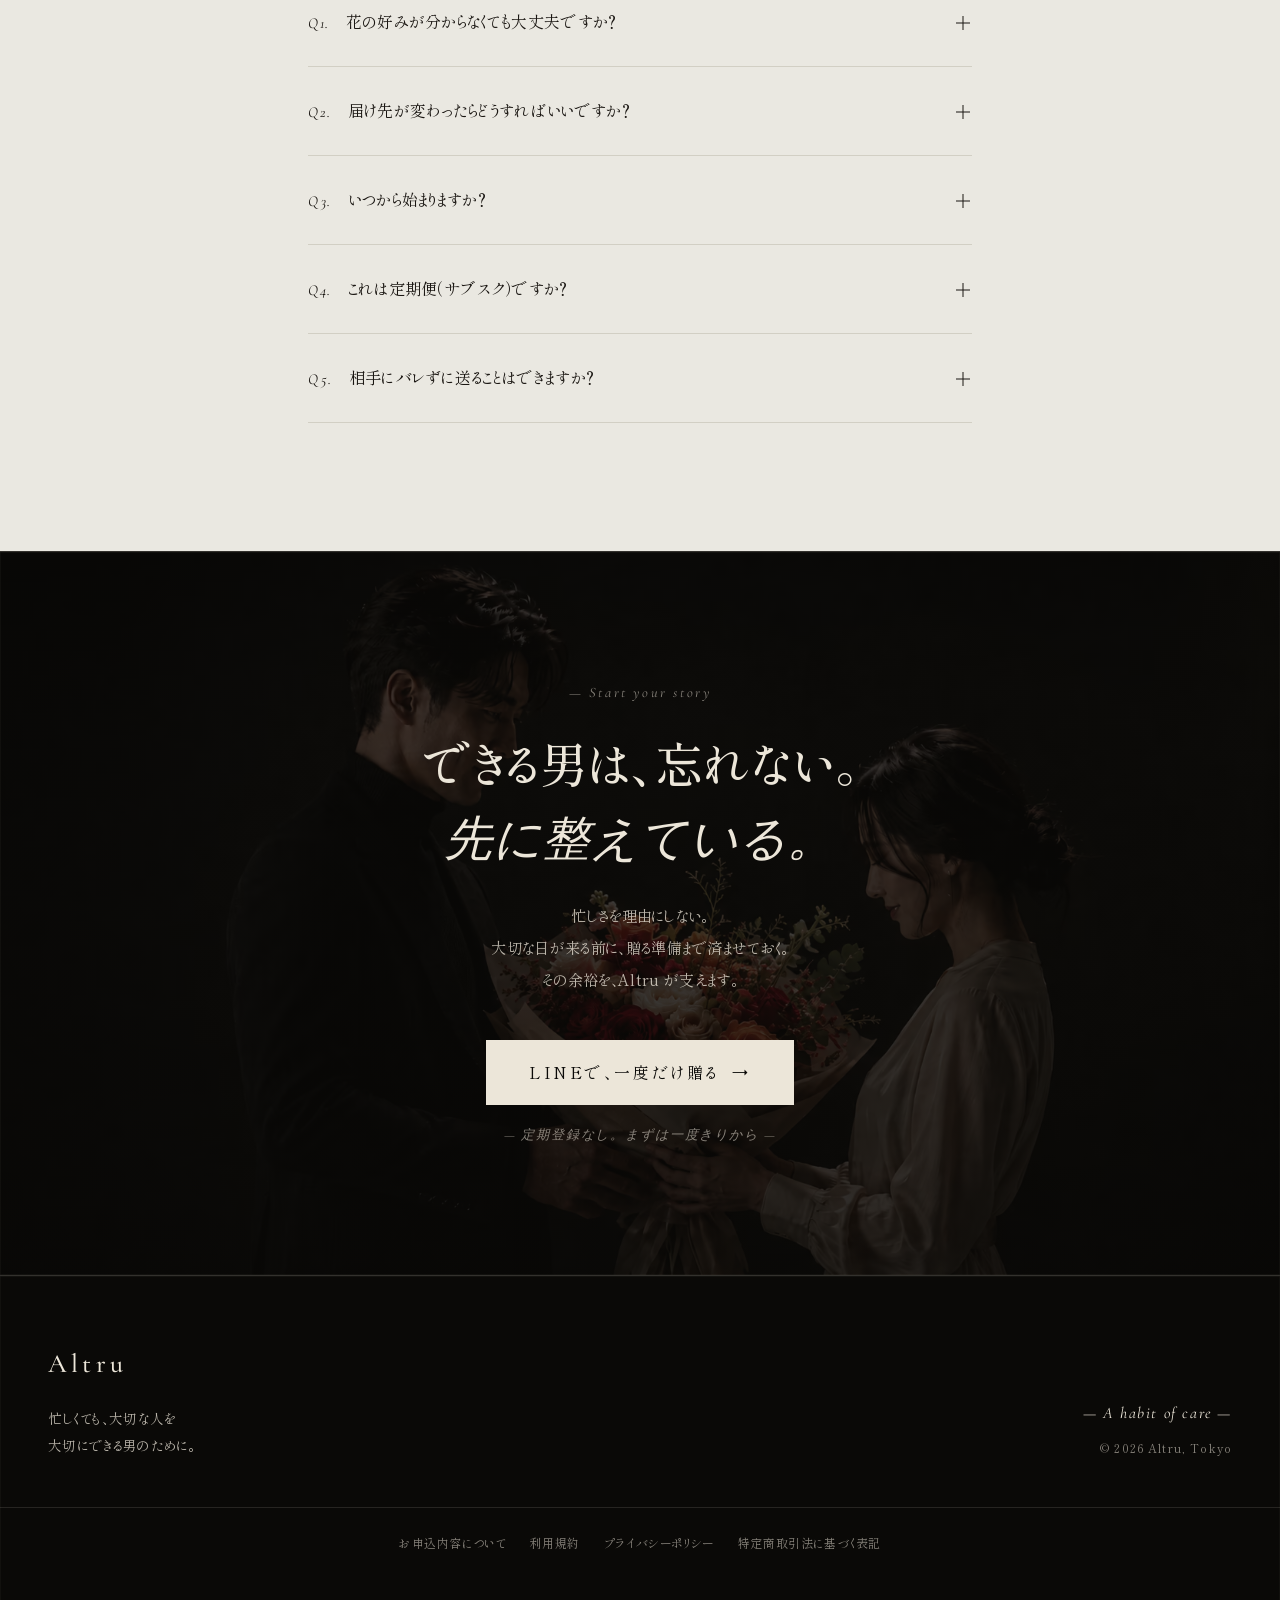
==== commit 290a7fcc: "feat(lead): LINE登録を中間ページ /go-line.html 経由に変更 広告のLead最適化のため、index.html のLINEボタン(全8箇所: <a> 7個 + sticky" ====
--- a/index.html
+++ b/index.html
@@ -3060,7 +3060,7 @@
       <li><a href="#scenes">Scenes</a></li>
       <li><a href="#faq">FAQ</a></li>
     </ul>
-    <a href="https://lin.ee/osZSS6P" class="nav__cta" onclick="fbq('track','Lead');">
+    <a href="/go-line.html" class="nav__cta">
       <span class="nav__cta-dot"></span>
       <span>LINEで贈る</span>
     </a>
@@ -3074,7 +3074,7 @@
   <a href="#features" onclick="closeMobileMenu()">Why Altru</a>
   <a href="#scenes" onclick="closeMobileMenu()">Scenes</a>
   <a href="#faq" onclick="closeMobileMenu()">FAQ</a>
-  <a href="https://lin.ee/osZSS6P" class="mobile-menu__cta" onclick="fbq('track','Lead');closeMobileMenu()">LINEで、一度だけ贈る →</a>
+  <a href="/go-line.html" class="mobile-menu__cta" onclick="closeMobileMenu()">LINEで、一度だけ贈る →</a>
 </div>
 
 <!-- ============ HERO (FV / image-led) ============ -->
@@ -3105,7 +3105,7 @@
 
   <div class="hero-fv__cta-group">
     <p class="hero-fv__cta-kicker">— 彼女に、奥さんに —</p>
-    <a href="https://lin.ee/osZSS6P" class="hero-fv__cta hero-fv__cta--primary" onclick="fbq('track','Lead');">
+    <a href="/go-line.html" class="hero-fv__cta hero-fv__cta--primary">
       <span class="hero-fv__cta-label">LINEで花を贈る</span>
       <span class="arrow">→</span>
     </a>
@@ -3124,7 +3124,7 @@
 <!-- ============ FV直下 mobile専用 CTAバンド ============ -->
 <section class="hero-fv-cta-band" aria-label="申し込み導線">
   <p class="hero-fv__cta-kicker">— 彼女に、奥さんに —</p>
-  <a href="https://lin.ee/osZSS6P" class="hero-fv__cta hero-fv__cta--primary" onclick="fbq('track','Lead');">
+  <a href="/go-line.html" class="hero-fv__cta hero-fv__cta--primary">
     <span class="hero-fv__cta-label">LINEで花を贈る</span>
     <span class="arrow">→</span>
   </a>
@@ -3302,7 +3302,7 @@
       </div>
     </div>
     <div class="scenes__cta-row reveal" style="margin-top: 3rem;">
-      <a href="https://lin.ee/osZSS6P" class="btn btn--primary" onclick="fbq('track','Lead');">
+      <a href="/go-line.html" class="btn btn--primary">
         <span>LINEで、一度だけ贈る</span>
         <span class="arrow">→</span>
       </a>
@@ -3418,7 +3418,7 @@
       </div>
     </div>
     <div class="scenes__cta-row reveal">
-      <a href="https://lin.ee/osZSS6P" class="btn btn--primary" onclick="fbq('track','Lead');">
+      <a href="/go-line.html" class="btn btn--primary">
         <span>LINEで、一度だけ贈る</span>
         <span class="arrow">→</span>
       </a>
@@ -3581,7 +3581,7 @@
     </p>
 
     <div class="cta-section__action">
-      <a href="https://lin.ee/osZSS6P" class="cta-section__btn" onclick="fbq('track','Lead');">
+      <a href="/go-line.html" class="cta-section__btn">
         <span>LINEで、一度だけ贈る</span>
         <span class="arrow">→</span>
       </a>
@@ -3724,10 +3724,10 @@
 
 /* CTA FORM — assets/altru-form/form.js に統合済み */
 
-/* Sticky CTA を LINE 友だち追加へ遷移させる + Lead 計測 */
+/* Sticky CTA を LINE 友だち追加（中間ページ経由）へ遷移 — Lead 計測は go-line.html 側 */
 const stickyBtn = document.querySelector('.sticky-cta__btn');
 if (stickyBtn) {
-  stickyBtn.setAttribute('onclick', "fbq('track','Lead');window.location.href='https://lin.ee/osZSS6P'");
+  stickyBtn.setAttribute('onclick', "window.location.href='/go-line.html'");
 }
 
 /* PARALLAX hero bg mark */
